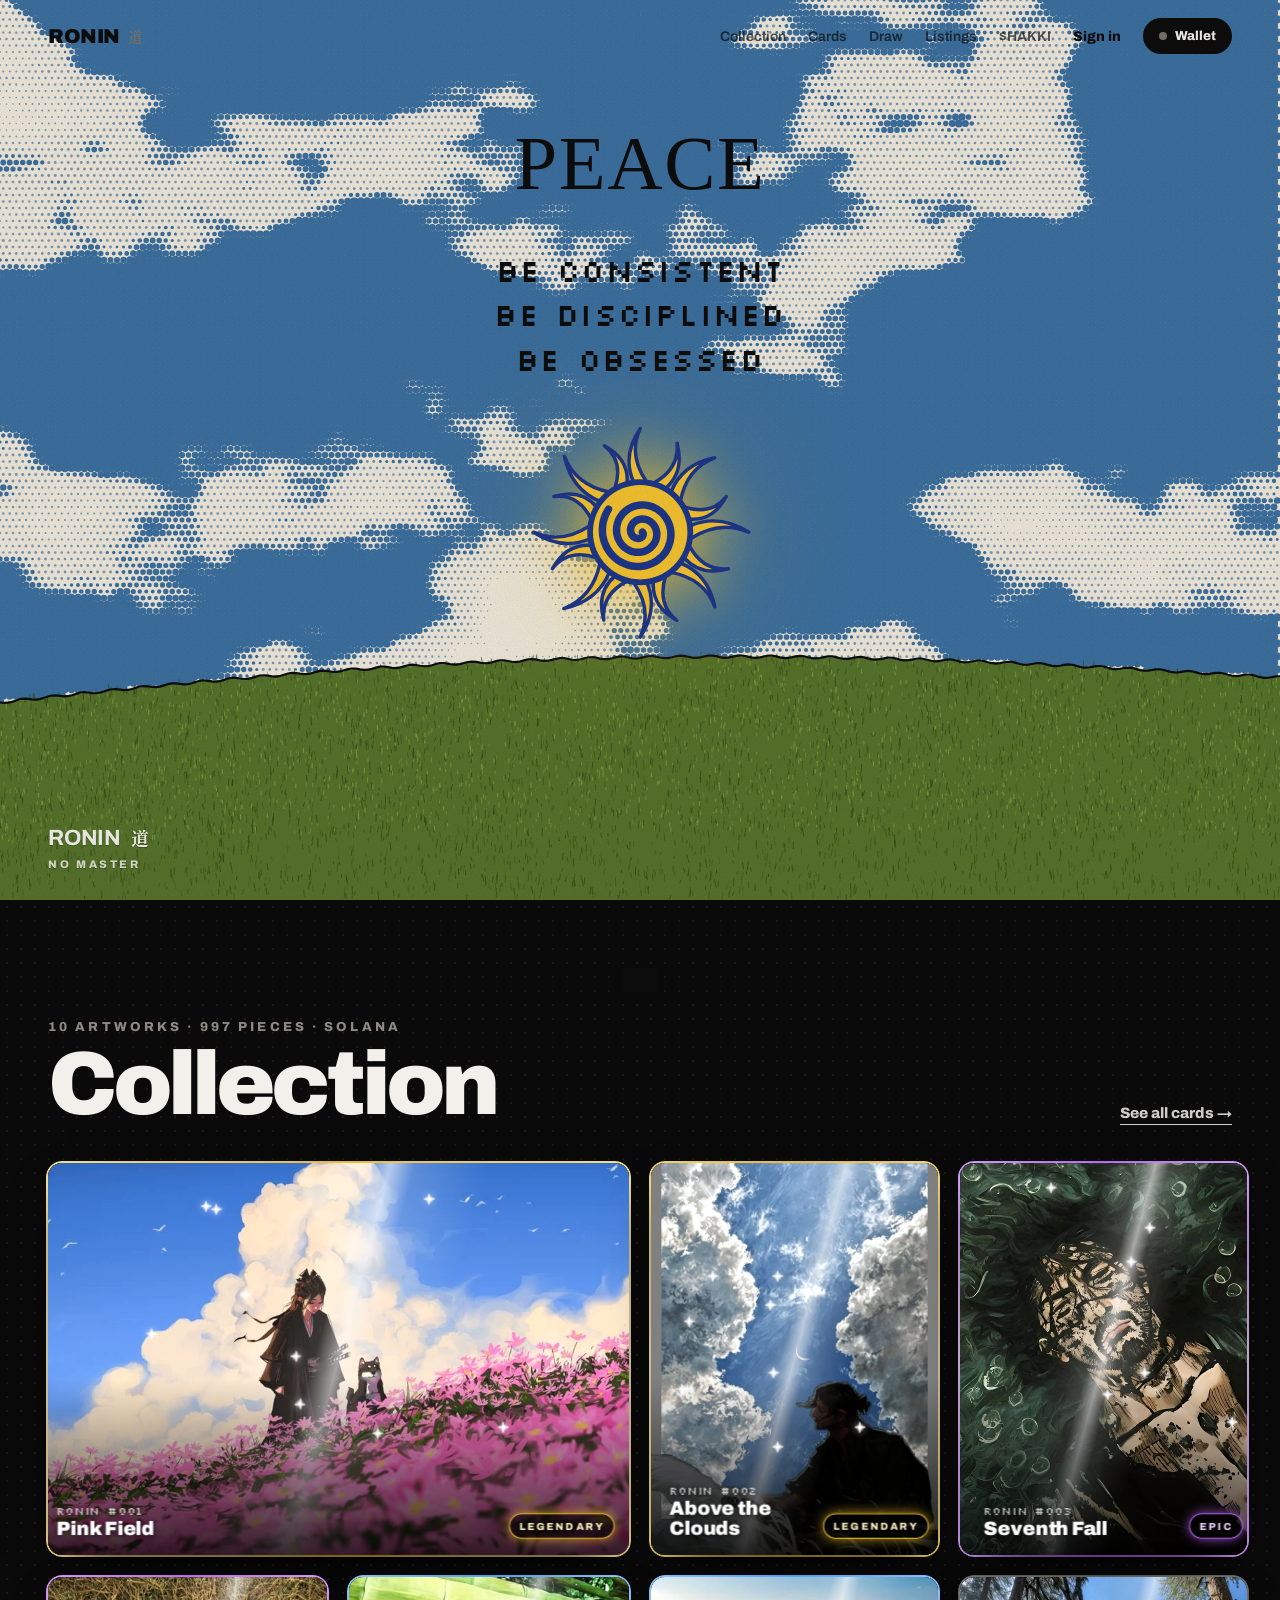
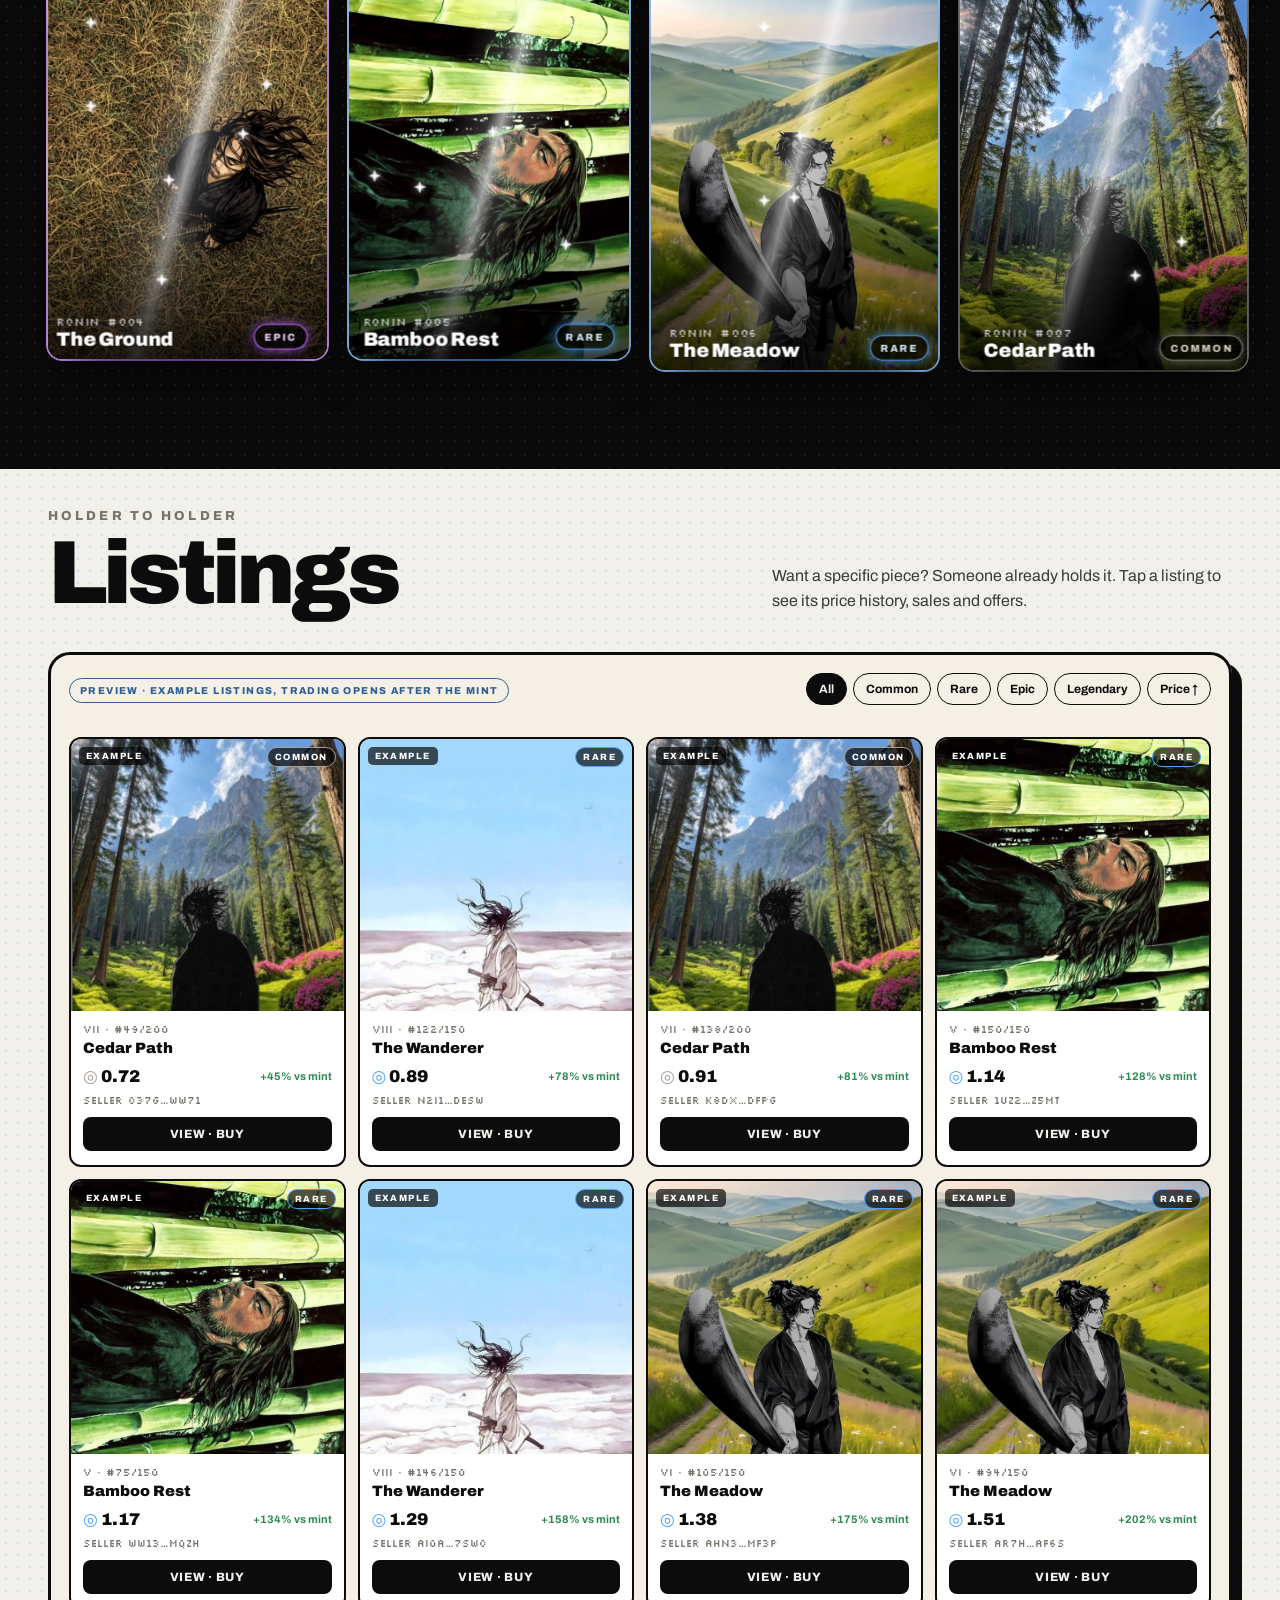
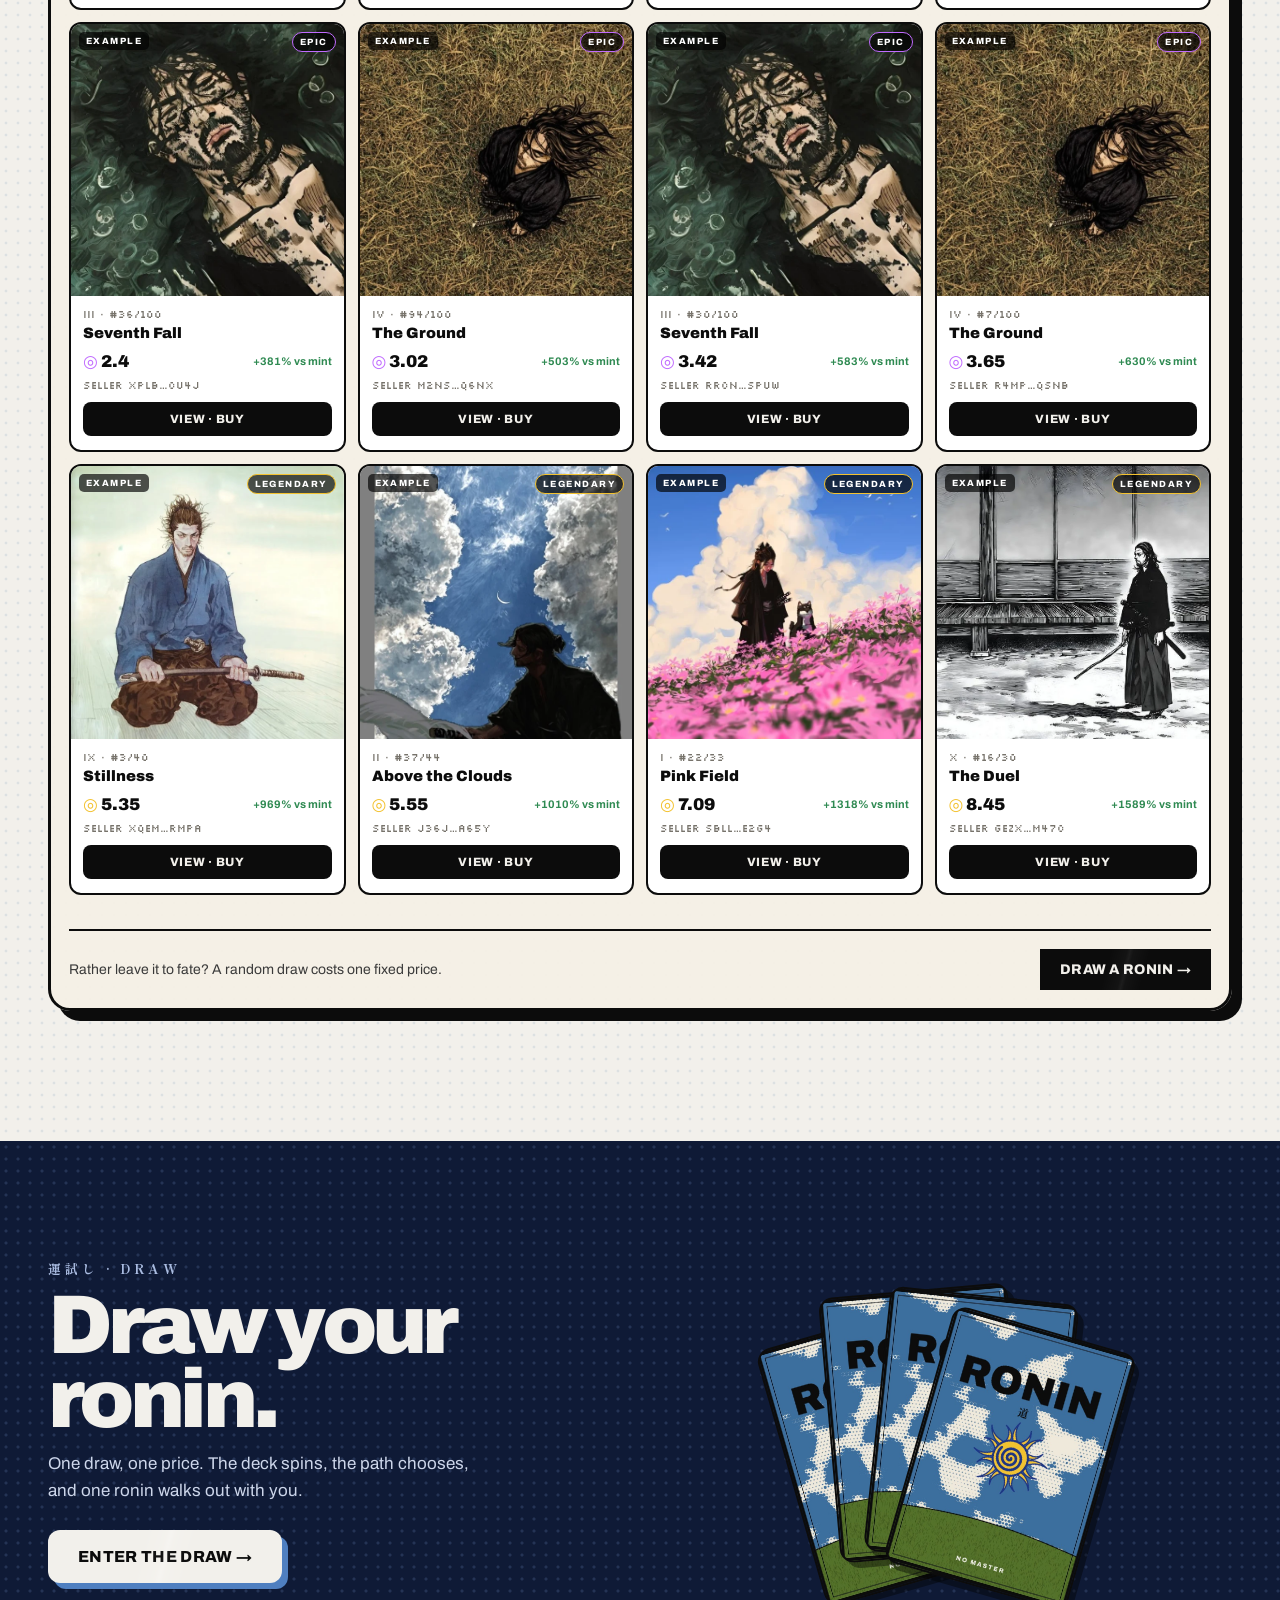
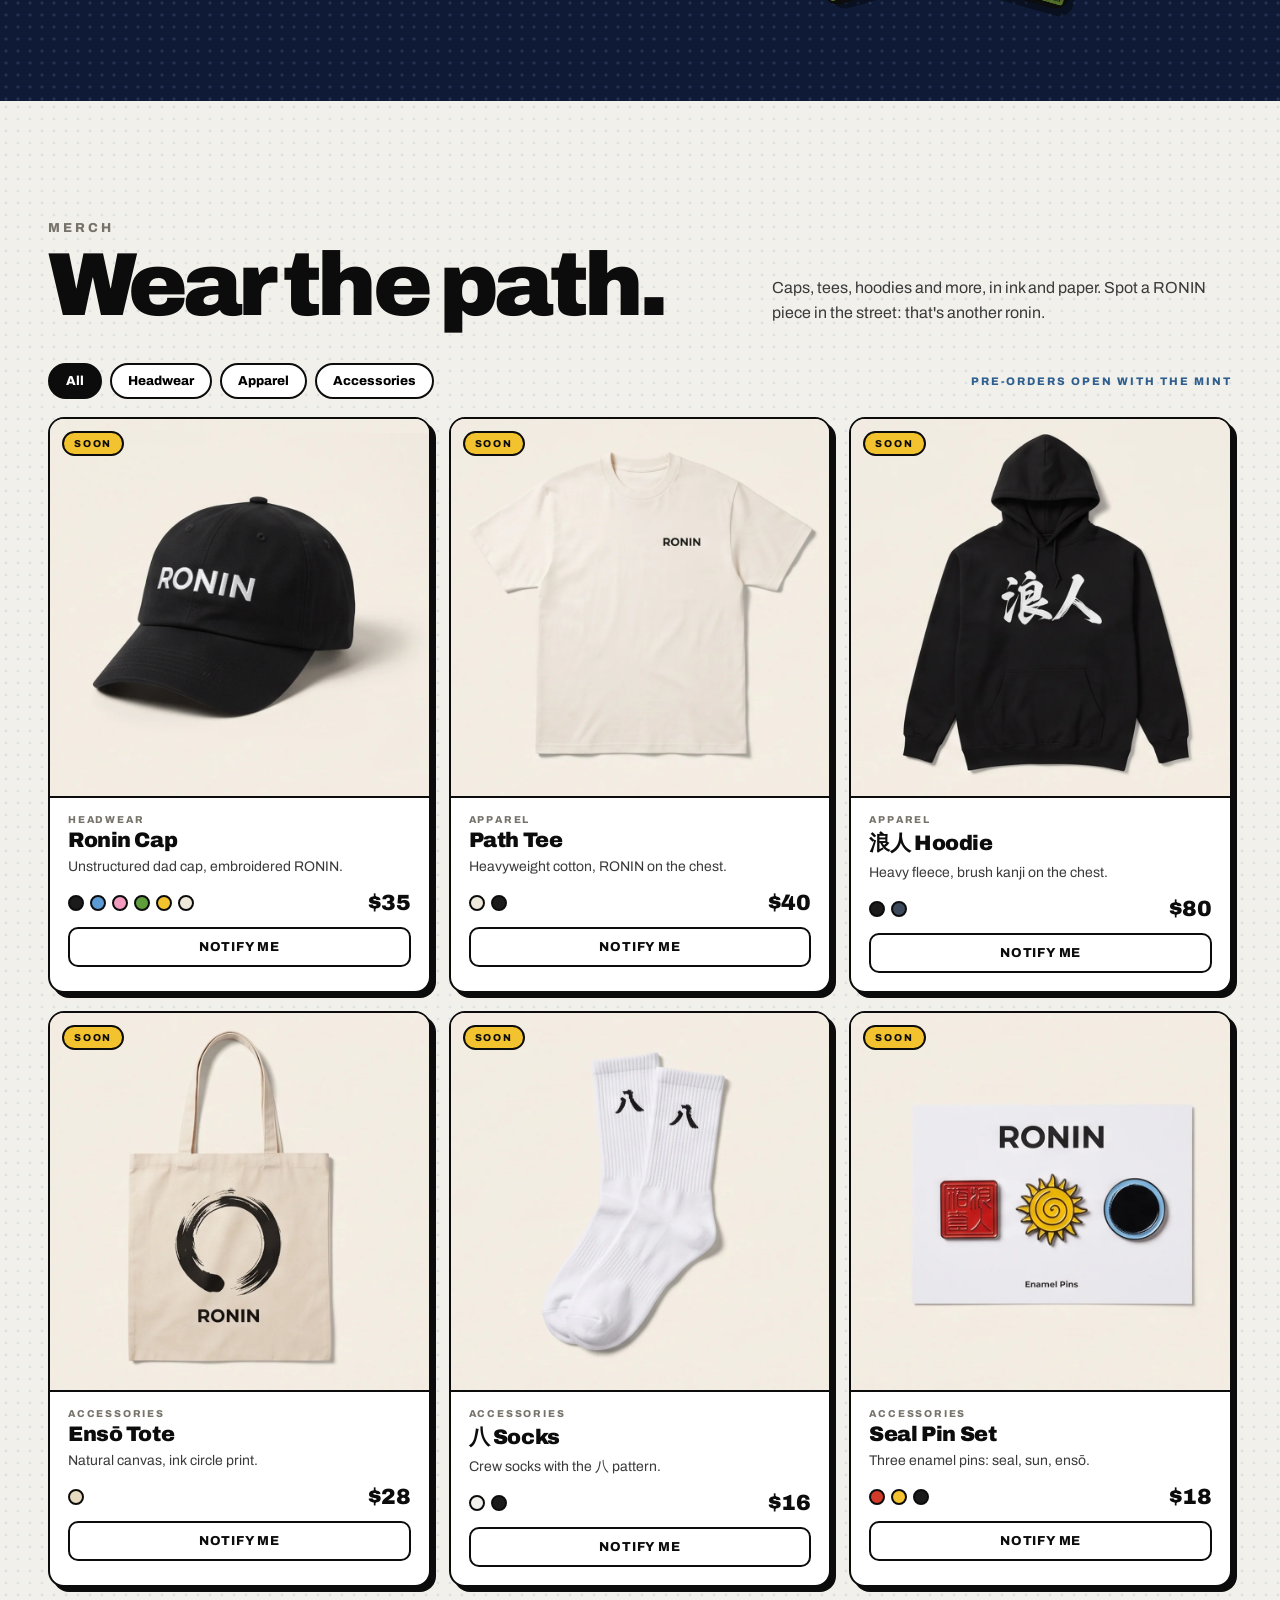
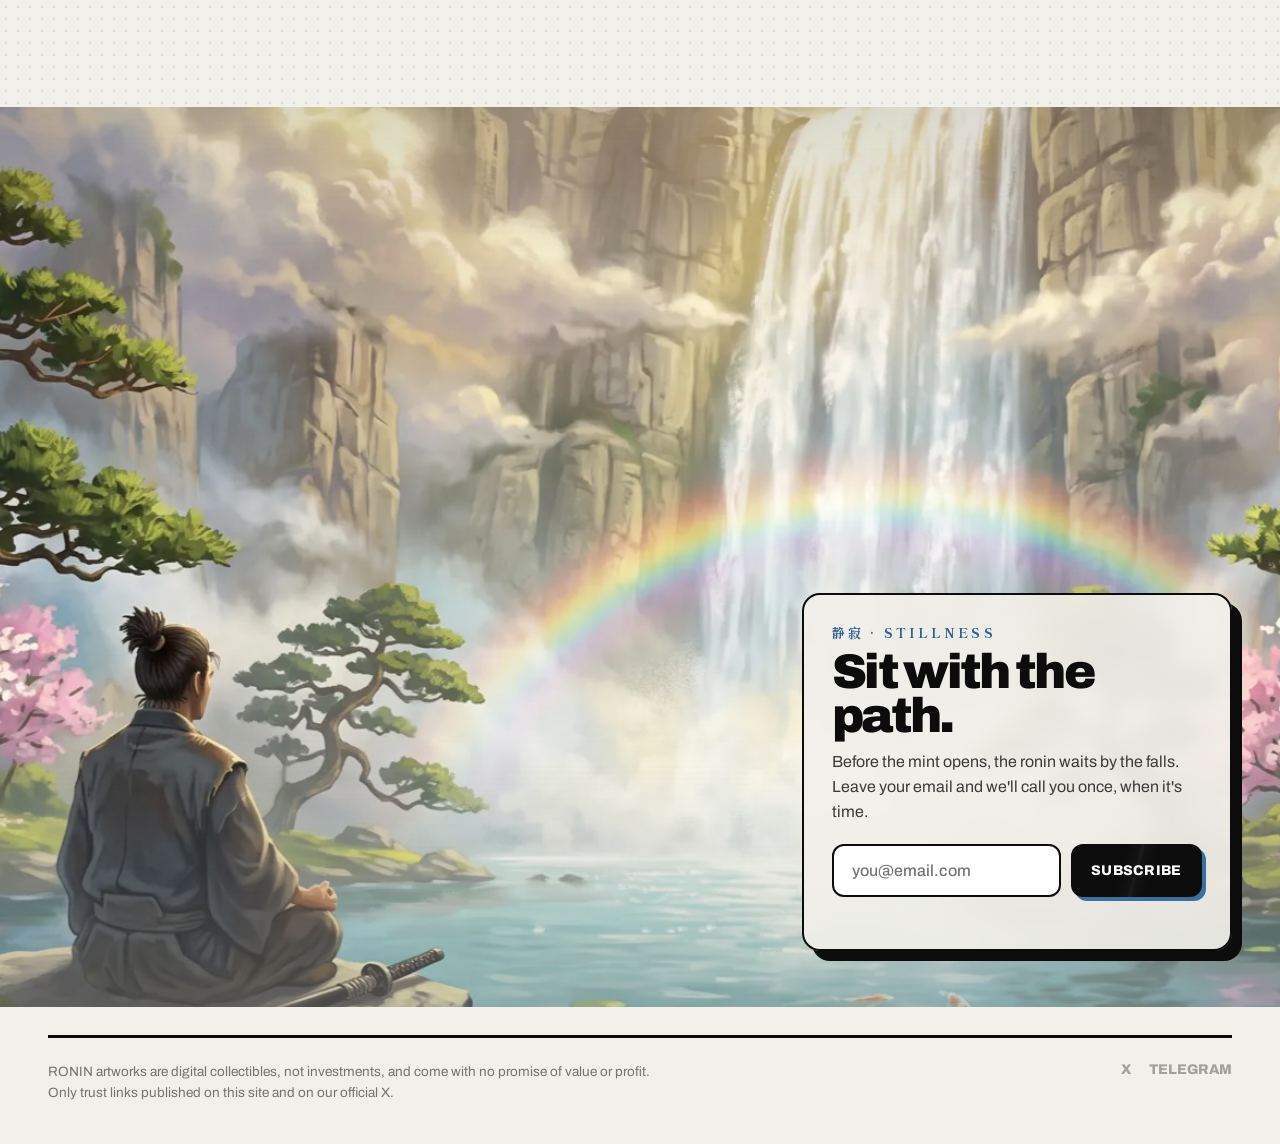
==== index.html @ 87e59854 "RONIN · nuevo dicho: 主なき者は、己が主なり" ====
<!doctype html>
<html lang="en">
<head>
<meta charset="utf-8">
<meta name="viewport" content="width=device-width,initial-scale=1">
<title>RONIN · No Master</title>
<meta name="description" content="RONIN: a collection of ronin artworks on Solana. Draw one at random or buy the one you want from a holder.">
<link rel="icon" href="favicon.svg" type="image/svg+xml">
<meta property="og:type" content="website">
<meta property="og:title" content="RONIN · No Master">
<meta property="og:description" content="A collection of ronin on Solana. Draw one at random, or buy the one you want from a holder.">
<meta property="og:image" content="https://studioamr.github.io/hakki/og.jpg">
<meta property="og:url" content="https://studioamr.github.io/hakki/">
<meta name="twitter:card" content="summary_large_image">
<meta name="theme-color" content="#f2f0eb">
<link rel="preconnect" href="https://fonts.googleapis.com">
<link rel="preconnect" href="https://fonts.gstatic.com" crossorigin>
<link href="https://fonts.googleapis.com/css2?family=Archivo:ital,wght@0,400;0,600;0,800;0,900;1,800&family=Silkscreen&family=Shippori+Mincho:wght@600;800&family=Old+Standard+TT&display=swap" rel="stylesheet">
<link rel="stylesheet" href="styles.css?v=1790994060">
</head>
<body class="intro-on">

<div class="intro" id="intro" aria-hidden="true">
  <canvas class="in-sky" id="inSky"></canvas>
  <svg class="in-sun" id="inSun" viewBox="-100 -100 200 200"></svg>
  <div class="in-say"><div class="in-jp jp" id="inJp"></div><div class="in-en" id="inEn"></div></div>
  <button class="in-sound" id="inSound" aria-pressed="false"><i></i><span>Play with sound</span></button>
  <div class="in-sub" id="inSub" aria-live="polite"></div>
  <button class="in-skip" id="inSkip">Skip ›</button>
</div>
<nav id="nav"><div class="wrap">
  <a class="logo" href="index.html">RONIN <span class="jp">道</span></a>
  <div class="links"><a href="index.html#collection">Collection</a><a href="cards.html">Cards</a><a href="draw.html">Draw</a><a href="index.html#listings">Listings</a><a href="coin.html">$HAKKI</a></div>
</div></nav>

<header class="sky" id="top">
  <canvas id="skyCv"></canvas>
  <div class="in">
    <div class="peace">PEACE</div>
    <div class="mantra px"><span>BE CONSISTENT</span><span>BE DISCIPLINED</span><span>BE OBSESSED</span></div>
    <svg class="sun" id="sun" viewBox="-100 -100 200 200" aria-hidden="true"></svg>
  </div>
  <div class="sky-foot"><div class="wrap">
    <div class="tag"><b>RONIN</b> <span class="jp">道</span><small>no master</small></div>
  </div></div>
</header>

<section class="coll" id="collection"><div class="wrap">
  <div class="head">
    <div><div class="eyebrow" id="collCount">Solana</div><h2>Collection</h2></div>
    <a class="all-link" href="cards.html">See all cards →</a>
  </div>
  <div class="cards" id="cards" data-limit="7"></div>
</div></section>

<section class="market" id="listings"><div class="wrap">
  <div class="head">
    <div><div class="eyebrow">Holder to holder</div><h2>Listings</h2></div>
    <p class="lead">Want a specific piece? Someone already holds it. Tap a listing to see its price history, sales and offers.</p>
  </div>
  <div class="board">
    <div class="board-top">
      <div><span class="chip-ex">Preview · example listings, trading opens after the mint</span></div>
      <div class="filters" id="filters"></div>
    </div>
    <div class="listings" id="lstGrid"></div>
    <div class="board-foot"><span>Rather leave it to fate? A random draw costs one fixed price.</span><a class="btn" href="draw.html">Draw a ronin →</a></div>
  </div>
</div></section>

<section class="tz" id="luck"><div class="wrap tz-in">
  <div class="tz-copy">
    <div class="eyebrow jp">運試し · draw</div>
    <h2>Draw your ronin.</h2>
    <p>One draw, one price. The deck spins, the path chooses, and one ronin walks out with you.</p>
    <a class="btn tz-go" href="draw.html">Enter the draw →</a>
  </div>
  <a class="tz-deck" href="draw.html" aria-label="Go to the draw"><i></i><i></i><i></i><i></i></a>
</div></section>

<section class="shop" id="merch"><div class="wrap">
  <div class="head"><div><div class="eyebrow">Merch</div><h2>Wear the path.</h2></div>
    <p class="lead">Caps, tees, hoodies and more, in ink and paper. Spot a RONIN piece in the street: that's another ronin.</p></div>
  <div class="shop-bar"><div class="shop-f" id="shopF"></div><span class="shop-note">Pre-orders open with the mint</span></div>
  <div class="shop-grid" id="shopGrid"></div>
</div></section>

<section class="falls" id="subscribe">
  <div class="fl-bg" id="flBg"><img src="img/escenas/falls.webp" alt="A ronin meditating by a pond, facing a legendary waterfall"></div>
  <canvas class="fl-fx" id="flFx"></canvas>
  <div class="fl-fog"></div>
  <div class="wrap fl-in">
    <div class="fl-card">
      <div class="eyebrow jp">静寂 · stillness</div>
      <h2>Sit with the path.</h2>
      <p>Before the mint opens, the ronin waits by the falls. Leave your email and we'll call you once, when it's time.</p>
      <form class="sub-form" id="subForm" novalidate>
        <input type="email" name="email" placeholder="you@email.com" autocomplete="email" required aria-label="Email">
        <button class="btn" type="submit">Subscribe</button>
        <p class="sub-msg" id="subMsg" role="status"></p>
      </form>
    </div>
  </div>
</section>

<footer><div class="wrap">
  <div class="row">
    <p class="disc">RONIN artworks are digital collectibles, not investments, and come with no promise of value or profit. Only trust links published on this site and on our official X.</p>
    <div class="soc"><a id="sX" href="#">X</a><a id="sTg" href="#">Telegram</a></div>
  </div>
</div></footer>

<script src="config.js?v=1790994060"></script>
<script src="app.js?v=1790994060"></script>
</body>
</html>
---- styles.css ----
:root{
  --paper:#f2f0eb; --paper-2:#e8e5dd; --ink:#0c0c0c; --ink-2:#3a3a3a; --mute:#77736b;
  --sky:#3f74a3; --sun:#f3c22f; --navy:#1d3687; --grass:#5d7a2e;
  --grain:url("data:image/svg+xml,%3Csvg xmlns='http://www.w3.org/2000/svg' width='220' height='220'%3E%3Cfilter id='n'%3E%3CfeTurbulence type='fractalNoise' baseFrequency='.85' numOctaves='3' stitchTiles='stitch'/%3E%3CfeColorMatrix values='0 0 0 0 0 0 0 0 0 0 0 0 0 0 0 0 0 0 .55 0'/%3E%3C/filter%3E%3Crect width='100%25' height='100%25' filter='url(%23n)'/%3E%3C/svg%3E");
}
*{box-sizing:border-box;margin:0;padding:0}
html{scroll-behavior:smooth}
body{background:var(--paper);color:var(--ink);font-family:Archivo,system-ui,sans-serif;-webkit-font-smoothing:antialiased;overflow-x:hidden}
body::after{content:"";position:fixed;inset:0;background:var(--grain);opacity:.16;pointer-events:none;z-index:50;mix-blend-mode:multiply}
a{color:inherit}
.wrap{max-width:1240px;margin:0 auto;padding:0 28px}
.jp{font-family:"Shippori Mincho",serif}
.px{font-family:Silkscreen,monospace;letter-spacing:.04em}

/* nav */
nav{position:fixed;top:0;left:0;right:0;z-index:40;padding:18px 0;transition:background .3s}
nav.solid{background:color-mix(in srgb,var(--paper) 88%,transparent);backdrop-filter:blur(6px);border-bottom:1px solid #0001}
nav .wrap{display:flex;align-items:center;gap:28px}
.logo{font-weight:900;font-size:20px;letter-spacing:-.02em;text-decoration:none;display:flex;align-items:baseline;gap:8px}
.logo .jp{font-size:15px;color:var(--mute);font-weight:600}
nav .links{display:flex;gap:22px;margin-left:auto;font-weight:600;font-size:14px}
nav .links a{text-decoration:none;opacity:.7}
nav .links a:hover{opacity:1}
.btn{display:inline-flex;align-items:center;gap:10px;background:var(--ink);color:var(--paper);border:0;font:800 14px Archivo;letter-spacing:.02em;padding:13px 20px;text-decoration:none;cursor:pointer;text-transform:uppercase;transition:transform .15s}
.btn:hover{transform:translate(-2px,-2px);box-shadow:4px 4px 0 var(--ink-2)}
.btn.ghost{background:transparent;color:var(--ink);box-shadow:inset 0 0 0 2px var(--ink)}

/* hero */
.hero{min-height:92vh;padding-top:110px;padding-bottom:60px;position:relative;display:flex;flex-direction:column}
.hero .kicker{font-weight:800;font-size:clamp(20px,2.6vw,34px);letter-spacing:-.02em}
.hero h1{font-weight:900;font-size:clamp(70px,15.5vw,228px);line-height:.86;letter-spacing:-.065em;margin-top:6px}
.hero .sig{display:flex;justify-content:flex-end;font-weight:900;font-size:clamp(14px,1.4vw,19px);margin-top:4px;letter-spacing:.02em}
.hero-art{position:relative;flex:1;min-height:340px;margin-top:10px}
.hero-art canvas{position:absolute;inset:0;width:100%;height:100%}
.vert{position:absolute;right:0;top:10px;writing-mode:vertical-rl;font-size:clamp(34px,4.4vw,62px);font-weight:800;letter-spacing:.12em;line-height:1}
.vert small{display:block;font-size:12px;letter-spacing:.3em;font-family:Archivo;font-weight:800;color:var(--mute);margin-top:14px}
.hero-foot{display:flex;flex-wrap:wrap;align-items:flex-end;gap:24px;justify-content:space-between;position:relative}
.hero-foot p{max-width:430px;font-size:17px;line-height:1.45;color:var(--ink-2)}
.ca{display:flex;align-items:stretch;border:2px solid var(--ink);background:var(--paper);max-width:100%}
.ca span{padding:12px 14px;font:600 13px/1.2 ui-monospace,Menlo,monospace;overflow:hidden;text-overflow:ellipsis;white-space:nowrap;max-width:min(360px,58vw)}
.ca span b{font-family:Archivo;font-weight:900;margin-right:8px}
.ca button{border:0;border-left:2px solid var(--ink);background:var(--ink);color:var(--paper);font:800 12px Archivo;padding:0 14px;cursor:pointer;text-transform:uppercase}
.actions{display:flex;gap:10px;flex-wrap:wrap;margin-top:12px}

/* marquee */
.band{background:var(--ink);color:var(--paper);overflow:hidden;white-space:nowrap;padding:14px 0;font-weight:900;font-size:20px;letter-spacing:.02em;text-transform:uppercase}
.band div{display:inline-block;animation:mq 38s linear infinite}
.band i{font-style:normal;margin:0 22px;opacity:.45}
@keyframes mq{to{transform:translateX(-50%)}}

/* story */
section{position:relative}
.head{display:flex;justify-content:space-between;align-items:flex-end;gap:24px;flex-wrap:wrap;margin-bottom:38px}
.eyebrow{font-weight:800;font-size:13px;letter-spacing:.24em;text-transform:uppercase;color:var(--mute)}
h2{font-weight:900;font-size:clamp(44px,7vw,104px);line-height:.9;letter-spacing:-.055em;margin-top:10px}
.story{padding:140px 0 120px}
.panels{display:grid;grid-template-columns:repeat(12,1fr);gap:14px}
.panel{border:3px solid var(--ink);background:#fbfaf7;position:relative;overflow:hidden;display:flex;flex-direction:column}
.panel canvas{width:100%;height:100%;display:block;position:absolute;inset:0}
.panel .art{position:relative;flex:1;min-height:260px}
.panel .cap{position:relative;padding:20px 22px 24px;border-top:3px solid var(--ink);background:var(--paper)}
.panel .num{position:absolute;top:14px;left:16px;z-index:2;display:flex;align-items:baseline;gap:10px}
.panel .num .jp{font-size:44px;font-weight:800;line-height:1}
.panel .num b{font-weight:900;font-size:12px;letter-spacing:.2em}
.panel h3{font:italic 800 clamp(19px,1.7vw,24px)/1.08 Archivo;text-transform:uppercase;letter-spacing:-.01em}
.panel p{margin-top:10px;font-size:15.5px;line-height:1.5;color:var(--ink-2)}
.p1{grid-column:span 7}.p2{grid-column:span 5}.p3{grid-column:span 5}.p4{grid-column:span 7}
.p1 .art,.p4 .art{min-height:330px}

/* sky */
.sky{position:relative;min-height:100vh;min-height:100svh;overflow:hidden;color:var(--ink)}
.sky canvas{position:absolute;inset:0;width:100%;height:100%}
.sky .in{position:relative;z-index:2;display:flex;flex-direction:column;align-items:center;text-align:center;padding:max(110px,14vh) 24px 0}
.sky .peace{font-family:"Old Standard TT",serif;font-size:clamp(46px,6vw,88px);letter-spacing:.02em;line-height:1}
.sky .mantra{margin-top:5vh;font-size:clamp(18px,2.4vw,34px);line-height:1.45}
.sky .mantra span{display:block}
.sun{width:clamp(140px,18vw,250px);margin-top:4vh;animation:spin 60s linear infinite;filter:drop-shadow(0 0 0 #0000)}
@keyframes spin{to{transform:rotate(360deg)}}
.sky-foot{position:absolute;z-index:4;left:0;right:0;bottom:30px}
.sky-foot .wrap{display:flex;justify-content:space-between;align-items:flex-end;gap:20px;flex-wrap:wrap}
.sky-foot .tag{color:var(--paper);font-weight:900;font-size:22px;letter-spacing:-.01em;line-height:1.1;text-shadow:0 1px 0 #0004}
.sky-foot .tag .jp{font-size:18px;margin-left:6px}
.sky-foot .tag small{display:block;font:800 11px Archivo;letter-spacing:.24em;text-transform:uppercase;opacity:.85;margin-top:8px}
.btn.ghost.light{background:var(--paper)}

/* code */
.code{padding:140px 0 120px}
.rules{display:grid;grid-template-columns:repeat(4,1fr);border-top:3px solid var(--ink);border-left:3px solid var(--ink)}
.rule{border-right:3px solid var(--ink);border-bottom:3px solid var(--ink);padding:24px 22px 28px;min-height:230px;display:flex;flex-direction:column;background:#fbfaf7;transition:background .2s,color .2s}
.rule:hover{background:var(--ink);color:var(--paper)}
.rule:hover p{color:#cfcac0}
.rule .jp{font-size:58px;font-weight:800;line-height:1}
.rule h4{margin-top:auto;font-weight:900;font-size:21px;letter-spacing:-.02em;line-height:1.05;text-transform:uppercase}
.rule p{margin-top:8px;font-size:14.5px;line-height:1.45;color:var(--ink-2)}
.rule:last-child{background:var(--ink);color:var(--paper)}
.rule:last-child p{color:#cfcac0}

/* numbers */
.nums{padding:20px 0 140px}
.stats{display:grid;grid-template-columns:1.4fr 1fr 1fr 1fr;gap:0;border:3px solid var(--ink)}
.stat{padding:30px 26px;border-right:3px solid var(--ink)}
.stat:last-child{border-right:0}
.stat .k{font-weight:800;font-size:12px;letter-spacing:.22em;text-transform:uppercase;color:var(--mute)}
.stat .v{font-weight:900;font-size:clamp(30px,3.6vw,54px);letter-spacing:-.05em;margin-top:12px;line-height:1}
.stat .s{margin-top:10px;font-size:14px;color:var(--ink-2)}
.stat:first-child{background:var(--ink);color:var(--paper)}
.stat:first-child .k,.stat:first-child .s{color:#bdb8ad}

/* buy */
.buy{padding:0 0 140px}
.steps{display:grid;grid-template-columns:repeat(4,1fr);gap:14px}
.step{border-top:3px solid var(--ink);padding-top:18px}
.step .px{font-size:13px;color:var(--mute)}
.step h4{font-weight:900;font-size:26px;letter-spacing:-.03em;margin-top:10px;line-height:1}
.step p{margin-top:10px;font-size:15px;line-height:1.5;color:var(--ink-2)}

/* rise */
.rise{background:var(--ink);color:var(--paper);padding:130px 0;overflow:hidden}
.rise .grid{display:grid;grid-template-columns:1fr 1fr;gap:48px;align-items:center}
.rise h2{color:var(--paper)}
.rise .lead{margin-top:22px;font-size:18px;line-height:1.5;color:#c9c4ba;max-width:470px}
.getup{margin-top:34px;background:var(--paper);color:var(--ink);border:0;font:900 clamp(22px,2.4vw,30px) Archivo;letter-spacing:-.02em;text-transform:uppercase;padding:22px 34px;cursor:pointer;transition:transform .12s}
.getup:active{transform:translateY(4px) scale(.98)}
.counter{display:flex;align-items:baseline;gap:14px;margin-top:22px;color:#c9c4ba;font-size:15px}
.counter b{color:var(--paper);font-weight:900;font-size:44px;letter-spacing:-.04em}
.tally{position:relative;aspect-ratio:1/1;border:3px solid var(--paper);background:var(--paper)}
.tally canvas{position:absolute;inset:0;width:100%;height:100%}
.tally 
/* footer */
footer{padding:90px 0 50px;background:var(--paper);color:var(--ink)}
footer .big{font-weight:900;font-size:clamp(60px,13vw,200px);letter-spacing:-.065em;line-height:.85}
footer .row{display:flex;justify-content:space-between;gap:30px;flex-wrap:wrap;margin-top:40px;padding-top:24px;border-top:3px solid var(--ink)}
footer .disc{max-width:620px;font-size:13.5px;line-height:1.55;color:var(--mute)}
footer .soc{display:flex;gap:18px;font-weight:800;font-size:14px;text-transform:uppercase}
footer .soc a{text-decoration:none}
footer .soc a.off{opacity:.35;pointer-events:none}

.toast{position:fixed;left:50%;bottom:28px;transform:translate(-50%,120px);background:var(--ink);color:var(--paper);padding:12px 18px;font-weight:800;font-size:13px;z-index:60;transition:transform .3s}
.toast.on{transform:translate(-50%,0)}

/* collection */
.coll{background:#0a0a0b;color:var(--paper);padding:120px 0 110px;overflow:hidden;position:relative}
.coll::before{content:"";position:absolute;inset:0;background:radial-gradient(#ffffff12 1px,transparent 1.4px) 0 0/14px 14px;pointer-events:none}
.coll h2{color:var(--paper)}
.coll .eyebrow{color:#8f8a80}
.coll .lead{max-width:420px;color:#b9b3a8;font-size:16px;line-height:1.5}
.cards{display:grid;grid-template-columns:repeat(4,1fr);gap:22px;perspective:1100px;position:relative}
.card{position:relative;aspect-ratio:3/4.1;cursor:pointer;transform-style:preserve-3d;transition:transform .5s cubic-bezier(.2,.8,.2,1);--mx:50%;--my:50%;--rx:0deg;--ry:0deg;--o:0;transform:rotateX(var(--rx)) rotateY(var(--ry))}
.card.wide{grid-column:span 2;aspect-ratio:auto}
.card .frame{position:absolute;inset:0;border-radius:14px;overflow:hidden;background:#111;box-shadow:0 20px 50px -20px #000,0 0 0 1px #ffffff1a}
.card img{width:100%;height:100%;object-fit:cover;display:block;transform:scale(1.04);transition:transform .6s,filter .6s;filter:saturate(1.05) contrast(1.04)}
.card:hover img{transform:scale(1.09);filter:saturate(1.2) contrast(1.08) brightness(1.06)}
/* holographic foil follows the pointer */
.card .holo{position:absolute;inset:0;mix-blend-mode:color-dodge;opacity:calc(var(--o)*.55);transition:opacity .3s;
  background:repeating-linear-gradient(115deg,#ff5f6d 0%,#ffc371 7%,#f3f7a1 14%,#7af0c8 21%,#65a8ff 28%,#c58cff 35%,#ff5f6d 42%) ;
  background-size:300% 300%;background-position:var(--mx) var(--my)}
.card .glare{position:absolute;inset:0;mix-blend-mode:overlay;opacity:var(--o);transition:opacity .3s;background:radial-gradient(circle at var(--mx) var(--my),#fffffff0 0%,#ffffff55 18%,transparent 55%)}
/* light sweep that crosses every card on a loop */
.card .sweep{position:absolute;inset:-40%;background:linear-gradient(105deg,transparent 42%,#ffffff2e 48%,#ffffffa0 50%,#ffffff2e 52%,transparent 58%);animation:sweep 5.5s ease-in-out infinite;animation-delay:var(--d,0s);mix-blend-mode:screen;pointer-events:none}
@keyframes sweep{0%,62%{transform:translateX(-60%)}100%{transform:translateX(60%)}}
.card .shade{position:absolute;inset:0;background:linear-gradient(transparent 55%,#000c)}
/* rarity border glow */
.card .ring{position:absolute;inset:-2px;border-radius:16px;padding:2px;background:conic-gradient(from var(--a,0deg),var(--c1),var(--c2),var(--c1),var(--c2),var(--c1));
  -webkit-mask:linear-gradient(#000 0 0) content-box,linear-gradient(#000 0 0);-webkit-mask-composite:xor;mask-composite:exclude;animation:spinb 4s linear infinite;filter:drop-shadow(0 0 10px var(--c1))}
@property --a{syntax:"<angle>";initial-value:0deg;inherits:false}
@keyframes spinb{to{--a:360deg}}
.card[data-r=Legendary]{--c1:#f3c22f;--c2:#fff4c2}
.card[data-r=Epic]{--c1:#c06bff;--c2:#f0d6ff}
.card[data-r=Rare]{--c1:#4fa3ff;--c2:#d8ecff}
.card[data-r=Common]{--c1:#8a857c;--c2:#d9d4ca}
.card[data-r=Common] .ring{filter:none;opacity:.6}
.card .info{color:#fff;text-shadow:0 1px 6px #0009;position:absolute;left:18px;right:14px;bottom:16px;transform:translateZ(18px);display:flex;justify-content:space-between;align-items:flex-end;gap:10px}
.card .info b{display:block;font-weight:900;font-size:19px;letter-spacing:-.02em;line-height:1.05}
.card .info small{font:400 11px Silkscreen,monospace;letter-spacing:.06em;opacity:.75}
.card .rar{font:800 10px Archivo;letter-spacing:.2em;text-transform:uppercase;padding:6px 9px;border-radius:999px;background:#0008;border:1px solid var(--c1);color:var(--c2);white-space:nowrap;box-shadow:0 0 14px -2px var(--c1)}
.card .spark{position:absolute;width:10px;height:10px;transform:translateZ(30px);pointer-events:none;animation:tw 2.6s ease-in-out infinite;animation-delay:var(--d)}
.card .spark::before,.card .spark::after{content:"";position:absolute;inset:0;background:radial-gradient(#fff 0 18%,transparent 60%)}
.card .spark::after{background:linear-gradient(#fff,#fff) center/100% 1.5px no-repeat,linear-gradient(#fff,#fff) center/1.5px 100% no-repeat;filter:drop-shadow(0 0 4px #fff)}
@keyframes tw{0%,100%{opacity:0;transform:translateZ(30px) scale(.2) rotate(0)}50%{opacity:1;transform:translateZ(30px) scale(1.2) rotate(45deg)}}

/* hero cta */
.mint-pill{display:inline-flex;align-items:center;gap:9px;background:#0c0c0ccc;color:var(--paper);font:700 13px Archivo;padding:9px 14px;border-radius:999px;margin-bottom:12px;backdrop-filter:blur(4px)}
.mint-pill i{width:8px;height:8px;border-radius:50%;background:#f3c22f;box-shadow:0 0 10px #f3c22f;animation:pulse 1.6s ease-in-out infinite}
.mint-pill b{font-weight:900}
@keyframes pulse{50%{opacity:.3}}
.cards .card[data-r]:nth-child(7) img{object-position:38% 50%}
@keyframes breathe{50%{text-shadow:0 0 14px #f3c22f88,0 0 40px #f3c22f44;opacity:.85}}
/* forge / dojo / launch (dark, same world as the cards) */
.forge,.dojo,.launch{background:#0a0a0b;color:var(--paper);padding:110px 0;position:relative;overflow:hidden}
.forge h2,.dojo h2,.launch h2{color:var(--paper)}
.forge .lead{max-width:440px;color:#b9b3a8;font-size:16px;line-height:1.55}
.forge .lead b{color:#f3c22f}
.forge .eyebrow,.dojo .eyebrow,.launch .eyebrow{color:#8f8a80}
.path{display:flex;align-items:center;gap:10px;margin:10px 0 50px;flex-wrap:wrap}
.pt{position:relative;width:86px;aspect-ratio:3/4;border-radius:10px;overflow:hidden;box-shadow:0 0 0 1px #ffffff26;animation:toward 3.5s ease-in-out infinite;animation-delay:calc(var(--i)*.18s)}
.pt img{width:100%;height:100%;object-fit:cover;filter:saturate(.8)}
.pt span{position:absolute;left:7px;bottom:5px;font:900 13px Archivo;text-shadow:0 1px 3px #000}
@keyframes toward{0%,100%{transform:translateX(0)}50%{transform:translateX(6px);filter:brightness(1.25)}}
.flame{font-size:34px;margin:0 8px;filter:drop-shadow(0 0 14px #ff7a2a);animation:breathe 1.4s ease-in-out infinite}
.pt.eight{width:120px;display:grid;place-items:center;background:radial-gradient(circle,#2a2208,#0a0a0b 70%);box-shadow:0 0 0 2px #f3c22f,0 0 40px -4px #f3c22f;animation:none}
.pt.eight span{position:static;font-size:64px;color:#f3c22f;text-shadow:0 0 22px #f3c22f}
.steps4,.perks,.phases{display:grid;grid-template-columns:repeat(4,1fr);gap:14px}
.s4,.perk,.ph{background:#141416;border:1px solid #ffffff1a;border-radius:14px;padding:24px 22px 26px}
.s4 .px{color:#8f8a80;font-size:13px}
.s4 h4,.perk h4,.ph h4{font-weight:900;font-size:22px;letter-spacing:-.02em;margin-top:12px}
.s4 p,.perk p,.ph p{color:#a9a398;font-size:14.5px;line-height:1.5;margin-top:10px}
.s4.gold,.perk.gold{border-color:#f3c22f88;box-shadow:0 0 50px -18px #f3c22f;background:linear-gradient(160deg,#211b08,#141416 60%)}
.perk .jp{font-size:44px;font-weight:800;line-height:1;color:#e9e3d6}
.perk.gold .jp,.s4.gold h4{color:#f3c22f}
.dojo{padding-top:0}.launch{padding-top:0}
.ph{position:relative}
.ph .jp{font-size:40px;line-height:1;display:block;margin-top:8px}
.ph .st{position:absolute;top:18px;right:18px;font:800 10px Archivo;letter-spacing:.2em;text-transform:uppercase;padding:5px 9px;border-radius:999px;border:1px solid #ffffff33;color:#a9a398}
.ph.now{border-color:#f3c22f88;box-shadow:0 0 50px -18px #f3c22f}
.ph.now .st{border-color:#f3c22f;color:#f3c22f;box-shadow:0 0 12px -2px #f3c22f}
.allow{margin-top:26px;display:flex;justify-content:space-between;align-items:center;gap:20px;flex-wrap:wrap;padding:26px 28px;border-radius:14px;background:linear-gradient(100deg,#f3c22f,#ffe7a0);color:var(--ink)}
.allow b{display:block;font-weight:900;font-size:clamp(24px,3vw,36px);letter-spacing:-.03em}
.allow span{font-size:15px}
.allow .btn{background:var(--ink);color:var(--paper)}
.part{background:var(--ink);color:var(--paper);padding:28px 0;border-top:1px solid #ffffff1a}
.part .wrap{display:flex;align-items:center;gap:18px}
.part .px{font-size:12px;color:#8f8a80}
.part b{font-weight:900;font-size:clamp(20px,2.4vw,30px);letter-spacing:-.02em}
.part .jp{margin-left:auto;font-size:34px;color:#f3c22f}

/* quiet waitlist link */
.wl-link{margin-left:auto;font-weight:700;font-size:14px;text-decoration:none;border-bottom:1px solid currentColor;padding-bottom:2px;opacity:.75;transition:opacity .2s}
.wl-link:hover{opacity:1}
nav .links+.wl-link{margin-left:22px}
.wl-link.light{display:inline-block;margin-top:12px;color:var(--paper)}
/* card price */
.card .price{font:900 15px Archivo;letter-spacing:-.01em;padding:7px 11px;border-radius:999px;background:#0c0c0cd9;border:1px solid var(--c1);color:#fff;white-space:nowrap;box-shadow:0 0 16px -4px var(--c1)}
.card .price em{font-style:normal;color:var(--c1);margin-right:4px}
.card .rar{position:absolute;top:12px;right:12px;transform:translateZ(18px)}

/* ===== the shrine: chapter detail ===== */
.shrine{position:fixed;inset:0;z-index:80;display:none;color:var(--ink);overflow-y:auto;overscroll-behavior:contain;background:var(--paper)}
.shrine.on{display:block;animation:shIn .5s ease both}
@keyframes shIn{from{opacity:0}to{opacity:1}}
.shrine::after{content:"";position:fixed;inset:0;background:var(--grain);opacity:.14;pointer-events:none;mix-blend-mode:multiply;z-index:4}
.sh-sky{position:fixed;inset:0;width:100%;height:100%;pointer-events:none;z-index:3}
.sh-bigk{position:fixed;right:-2vw;top:50%;transform:translateY(-50%);font-size:70vh;line-height:1;font-weight:800;color:transparent;-webkit-text-stroke:1px color-mix(in srgb,var(--c1,#f3c22f) 30%,transparent);opacity:0;pointer-events:none;z-index:0}
.shrine.on .sh-bigk{animation:bigk 1.6s .1s cubic-bezier(.2,.8,.2,1) both,drift 18s 1.7s ease-in-out infinite alternate}
@keyframes bigk{from{opacity:0;transform:translateY(-44%) scale(1.15);filter:blur(12px)}to{opacity:.9;transform:translateY(-50%) scale(1);filter:none}}
@keyframes drift{to{transform:translateY(-53%) translateX(-2vw)}}
.sh-in{position:relative;z-index:2;min-height:100%;display:grid;grid-template-columns:minmax(0,1fr) minmax(0,.9fr);gap:clamp(30px,5vw,80px);align-items:center;max-width:1240px;margin:0 auto;padding:90px clamp(20px,5vw,60px) 60px}
.sh-x{position:fixed;top:20px;right:24px;z-index:6;width:46px;height:46px;border-radius:50%;border:2px solid var(--ink);background:var(--paper);color:var(--ink);font-size:16px;font-weight:900;cursor:pointer;box-shadow:3px 3px 0 var(--ink);transition:transform .3s}
.sh-x:hover{transform:rotate(90deg)}
.sh-nav{position:fixed;top:50%;z-index:6;width:50px;height:50px;margin-top:-25px;border-radius:50%;border:2px solid var(--ink);background:var(--paper);color:var(--ink);font:400 30px/1 Archivo;cursor:pointer;box-shadow:3px 3px 0 var(--ink);transition:transform .2s}
.sh-nav:hover{transform:translate(-2px,-2px);box-shadow:5px 5px 0 var(--ink)}
.sh-nav.prev{left:18px}.sh-nav.next{right:18px}
/* art: enso draws, image wipes in like ink, frame traces, seal stamps */
.sh-art{position:relative;justify-self:center;width:min(100%,460px)}
.sh-pic{position:relative;aspect-ratio:3/4;border-radius:8px;overflow:hidden;border:3px solid var(--ink);box-shadow:10px 10px 0 var(--ink),0 30px 80px -20px #0008}
.sh-pic img{width:100%;height:100%;object-fit:cover;display:block}
.shrine.on .sh-pic{-webkit-mask:linear-gradient(105deg,#000 45%,transparent 55%) 100% 0/300% 100% no-repeat;mask:linear-gradient(105deg,#000 45%,transparent 55%) 100% 0/300% 100% no-repeat;animation:ink 1.3s .35s cubic-bezier(.6,0,.2,1) forwards}
@keyframes ink{to{-webkit-mask-position:0 0;mask-position:0 0}}
.shrine.on .sh-pic img{animation:kb 9s 1.2s ease-out both}
@keyframes kb{from{transform:scale(1.12)}to{transform:scale(1)}}
.sh-shine{position:absolute;inset:-50%;background:linear-gradient(105deg,transparent 44%,#fff6 50%,transparent 56%);mix-blend-mode:overlay;transform:translateX(-60%)}
.shrine.on .sh-shine{animation:sweep 4.5s 1.8s ease-in-out infinite}
.sh-k8{display:none;position:absolute;inset:0;place-items:center;font-size:clamp(150px,20vw,240px);font-weight:800;color:#fff;text-shadow:6px 6px 0 var(--ink);background:radial-gradient(#ffffff40 1.6px,transparent 2.1px) 0 0/12px 12px,linear-gradient(170deg,#4d86b8,#2f5f8e)}
.shrine.mystery .sh-k8{display:grid}
.shrine.mystery .sh-pic img{display:none}
.sh-enso{position:absolute;inset:-18%;width:136%;height:136%;z-index:-1;fill:none;stroke:#fff;stroke-width:8;stroke-linecap:round;opacity:.85;filter:drop-shadow(0 2px 10px #0004);stroke-dasharray:1;stroke-dashoffset:1}
.shrine.on .sh-enso{animation:draw 1.8s .2s cubic-bezier(.6,0,.2,1) forwards,spin 40s 2s linear infinite}
@keyframes draw{to{stroke-dashoffset:0}}
.sh-frame{position:absolute;inset:-14px;border:2px solid #fff;border-radius:10px;pointer-events:none;filter:drop-shadow(0 2px 6px #0005);clip-path:inset(0 100% 100% 0)}
.shrine.on .sh-frame{animation:frame 1.4s 1s cubic-bezier(.6,0,.2,1) forwards}
@keyframes frame{50%{clip-path:inset(0 0 100% 0)}100%{clip-path:inset(0 0 0 0)}}
.sh-corner{position:absolute;width:26px;height:26px;border:3px solid #fff;opacity:0;filter:drop-shadow(0 2px 4px #0006)}
.sh-corner.tl{top:-22px;left:-22px;border-right:0;border-bottom:0}.sh-corner.tr{top:-22px;right:-22px;border-left:0;border-bottom:0}
.sh-corner.bl{bottom:-22px;left:-22px;border-right:0;border-top:0}.sh-corner.br{bottom:-22px;right:-22px;border-left:0;border-top:0}
.shrine.on .sh-corner{animation:pop .5s 2.1s ease both}
@keyframes pop{from{opacity:0;transform:scale(.4)}to{opacity:1;transform:none}}
.sh-seal{position:absolute;right:-26px;bottom:38px;width:84px;height:84px;display:grid;place-items:center;font-size:44px;font-weight:800;color:#d8342a;border:4px solid #d8342a;border-radius:8px;background:#f4ece0f0;box-shadow:0 8px 24px #0008;opacity:0;transform:rotate(-9deg)}
.shrine.on .sh-seal{animation:stamp .45s 2.3s cubic-bezier(.3,1.6,.5,1) both}
@keyframes stamp{0%{opacity:0;transform:rotate(-9deg) scale(2.6)}60%{opacity:1;transform:rotate(-9deg) scale(.92)}100%{opacity:1;transform:rotate(-9deg) scale(1)}}
/* info: everything rises in, one beat after the other */
.rv{opacity:0;transform:translateY(18px);filter:blur(6px)}
.shrine.on .rv{animation:rise .8s cubic-bezier(.2,.8,.2,1) forwards;animation-delay:calc(.9s + var(--i)*.11s)}
@keyframes rise{to{opacity:1;transform:none;filter:none}}
.sh-info{background:#f2f0ebe6;backdrop-filter:blur(14px);-webkit-backdrop-filter:blur(14px);border:2px solid var(--ink);border-radius:18px;padding:34px 34px 30px;box-shadow:10px 10px 0 var(--ink)}
.sh-ch{font-size:20px;font-weight:800;color:var(--ink);letter-spacing:.2em}
.sh-chen{font:400 12px Silkscreen,monospace;letter-spacing:.2em;color:var(--mute);margin-top:6px}
.sh-info h3{font-weight:900;font-size:clamp(40px,4.8vw,72px);letter-spacing:-.05em;line-height:.92;margin-top:14px}
.sh-jt{font-size:clamp(20px,2.2vw,28px);font-weight:600;color:var(--ink-2);margin-top:8px;letter-spacing:.12em}
.sh-rar{margin-top:18px}
.sh-rar span{display:inline-block;font:800 11px Archivo;letter-spacing:.24em;text-transform:uppercase;padding:7px 13px;border-radius:999px;background:var(--c1);color:var(--ink);border:2px solid var(--ink)}
.sh-d{margin-top:18px;font-size:16.5px;line-height:1.6;color:var(--ink-2);max-width:440px}
.sh-stats{display:flex;gap:28px;margin-top:22px;padding:14px 0;border-top:2px solid var(--ink);border-bottom:2px solid var(--ink)}
.sh-stats small{display:block;font:800 10px Archivo;letter-spacing:.22em;text-transform:uppercase;color:var(--mute)}
.sh-stats b{display:block;font-weight:900;font-size:20px;margin-top:6px}
.sh-buy{display:flex;align-items:center;gap:22px;margin-top:26px;flex-wrap:wrap}
.sh-price small{display:block;font:800 10px Archivo;letter-spacing:.22em;text-transform:uppercase;color:var(--mute)}
.sh-price b{font-weight:900;font-size:48px;letter-spacing:-.04em;line-height:1;color:var(--ink)}
.sh-price em{font-style:normal;font-size:24px;color:#2f5f8e;margin-right:8px;vertical-align:8px}
.sh-price span{font-weight:800;font-size:15px;color:var(--mute);margin-left:6px}
.sh-mint{position:relative;overflow:hidden;border:2px solid var(--ink);cursor:pointer;padding:18px 28px;border-radius:12px;font:900 16px Archivo;letter-spacing:.02em;text-transform:uppercase;color:var(--paper);background:var(--ink);box-shadow:5px 5px 0 var(--c1);transition:transform .2s,box-shadow .2s}
.sh-mint:hover{transform:translate(-2px,-2px);box-shadow:8px 8px 0 var(--c1)}
.sh-mint i{position:absolute;inset:0;background:linear-gradient(105deg,transparent 40%,#fff5 50%,transparent 60%);transform:translateX(-100%);animation:mintsweep 2.6s 2.5s ease-in-out infinite}
@keyframes mintsweep{0%,55%{transform:translateX(-100%)}100%{transform:translateX(100%)}}
.shrine .wl-link.light{margin-top:20px;color:var(--ink)}
@media (max-width:900px){
  .mint-in{grid-template-columns:1fr}
  .mint-card{width:min(78%,340px)}
  .cards{grid-template-columns:repeat(2,1fr)!important}
  .card.wide{aspect-ratio:1.5}
  .ways{grid-template-columns:1fr}
  .listings{grid-template-columns:1fr 1fr}
  .sh-bg::after{content:"";position:absolute;inset:0;background:linear-gradient(90deg,transparent 50%,#f2f0eb33 100%)}
  .sh-in{grid-template-columns:1fr;padding-top:80px;gap:46px}
  .sh-art{width:min(78%,360px)}
  .sh-nav{top:auto;bottom:16px;margin:0}
  .sh-seal{width:64px;height:64px;font-size:34px;right:-14px}
}
@media (prefers-reduced-motion:reduce){.shrine.on *{animation-duration:.01s!important;animation-delay:0s!important}}

/* mystery card */
.card.mystery .frame{background:radial-gradient(#ffffff40 1.6px,transparent 2.1px) 0 0/11px 11px,linear-gradient(170deg,#4d86b8,#2f5f8e)}
.card.mystery .kanji{position:absolute;inset:0;display:grid;place-items:center;font-size:clamp(100px,11vw,160px);font-weight:800;color:#fff;text-shadow:4px 4px 0 var(--ink);animation:breathe2 3.2s ease-in-out infinite}
@keyframes breathe2{50%{transform:scale(1.05)}}
.card.mystery .flip{position:absolute;inset:0;opacity:0;transition:opacity .4s}
.card.mystery .flip img{position:absolute;inset:0;width:100%;height:100%;object-fit:cover;filter:blur(5px)}
.card.mystery:hover .flip{opacity:1}
.card .price small{font:700 10px Archivo;opacity:.6;margin-left:3px;letter-spacing:.05em}

/* shrine: the chapter's own scene, blown up behind everything */
.sh-bg{position:fixed;inset:0;z-index:0;overflow:hidden}
.sh-bg img{position:absolute;inset:-6%;width:112%;height:112%;object-fit:cover;filter:saturate(1.1);transform:scale(1.08);transition:opacity .6s}
.shrine.on .sh-bg img{animation:pan 38s ease-in-out infinite alternate}
@keyframes pan{0%{transform:scale(1.08) translate(-2%,-1%)}100%{transform:scale(1.18) translate(2%,1%)}}
.sh-bg::after{content:"";position:absolute;inset:0;background:linear-gradient(90deg,#07070a00 0%,#07070a55 40%,#07070ad9 62%,#07070af2 100%),linear-gradient(0deg,#07070acc,transparent 30%),radial-gradient(ellipse at 30% 50%,transparent 40%,#07070a99)}
.shrine.on .sh-bg{animation:shIn 1.2s ease both}
.sh-bigk{display:none}
.sh-k8 small{position:absolute;bottom:22px;left:0;right:0;text-align:center;font:400 13px Silkscreen,monospace;letter-spacing:.3em;color:#fff;text-shadow:none}
.shrine.mystery .sh-pic.spin img{display:block;filter:brightness(1.1)}
.sh-odds{display:none;margin-top:18px;max-width:440px}
.shrine.mystery .sh-odds{display:grid;gap:7px}
.shrine.mystery .sh-d{max-width:440px}
.sh-odds div{display:grid;grid-template-columns:120px 1fr 52px;align-items:center;gap:10px;font-size:13px;color:var(--ink-2)}
.sh-odds i{height:8px;border-radius:9px;background:var(--rc);border:1.5px solid var(--ink)}
.sh-odds b{text-align:right;font-weight:800}
.sh-note{margin-top:12px;font-size:13px;color:var(--mute);max-width:420px}
.sh-luck{display:block;margin-top:14px;background:none;border:0;color:#2f5f8e;font:800 14px Archivo;cursor:pointer;padding:0;text-align:left}
.sh-luck:hover{text-decoration:underline}
.shrine.mystery .sh-luck{display:none}
.sh-pic.spin img{animation:none!important}
.shrine.mystery .sh-pic.spin .sh-k8{display:none}

/* marketplace */
.market{background:var(--paper);color:var(--ink);padding:40px 0 130px;position:relative}
.market::before{content:"";position:absolute;inset:0;background:radial-gradient(#3c6f9e1f 1.2px,transparent 1.7px) 0 0/12px 12px;pointer-events:none}
.market .wrap{position:relative}
.market h2{color:var(--ink)}
.market .eyebrow{color:var(--mute)}
.market .lead{max-width:460px;color:var(--ink-2);font-size:16px;line-height:1.55}
.ways{display:grid;grid-template-columns:1fr 1fr;gap:18px;align-items:start}
.way{position:relative;overflow:hidden;border-radius:16px;padding:32px 30px 28px;background:#fbfaf7;border:2px solid var(--ink);box-shadow:6px 6px 0 var(--ink)}
.way.luck{background:radial-gradient(#ffffff2e 1.6px,transparent 2.1px) 0 0/11px 11px,linear-gradient(170deg,#4d86b8,#2f5f8e);color:#fff}
.way.luck .eyebrow{color:#ffffffb3}
.way.luck p{color:#ffffffd9}
.way .tag-k{position:absolute;right:22px;top:6px;font-size:120px;font-weight:800;color:#0c0c0c10;line-height:1}
.way.luck .tag-k{color:#ffffff26}
.way h3{font-weight:900;font-size:clamp(30px,3vw,42px);letter-spacing:-.04em;margin-top:10px}
.way p{color:var(--ink-2);font-size:15px;line-height:1.55;margin-top:10px;max-width:440px}
.oddsbar{display:flex;height:16px;border-radius:9px;overflow:hidden;margin-top:22px;border:2px solid var(--ink)}
.oddsbar i{height:100%;background:var(--rc);position:relative;transition:filter .2s}
.oddsbar i+i{box-shadow:inset 2px 0 0 var(--ink)}
.oddsbar i:hover{filter:brightness(1.35)}
.oddslegend{display:flex;flex-wrap:wrap;gap:8px 16px;margin-top:12px;font-size:12px;color:#ffffffd9}
.oddslegend span::before{content:"";display:inline-block;width:8px;height:8px;border-radius:50%;background:var(--rc);margin-right:6px}
.way-buy{display:flex;justify-content:space-between;align-items:center;gap:14px;margin-top:24px;padding-top:20px;border-top:2px solid currentColor;flex-wrap:wrap}
.way-buy b{font-weight:900;font-size:34px;letter-spacing:-.03em}
.way.luck .btn{background:#fff;color:var(--ink);box-shadow:4px 4px 0 var(--ink)}
.muted{font-size:13px;color:var(--mute)}
.ladder{list-style:none;margin-top:18px;display:grid;gap:8px}
.ladder li{display:grid;grid-template-columns:34px 1fr 1.1fr 64px;align-items:center;gap:12px;font-size:13.5px;cursor:pointer;padding:4px;border-radius:8px;transition:background .2s}
.ladder li:hover{background:#0c0c0c0a}
.ladder img{width:34px;height:42px;object-fit:cover;border-radius:5px;border:2px solid var(--ink)}
.ladder i{height:8px;border-radius:9px;background:var(--rc);border:1.5px solid var(--ink);width:var(--w)}
.ladder b{text-align:right;font-weight:800}
.board{margin-top:22px;border-radius:16px;background:#fbfaf7;border:2px solid var(--ink);box-shadow:6px 6px 0 var(--ink);padding:24px}
.board-top{display:flex;justify-content:space-between;align-items:center;gap:16px;flex-wrap:wrap;margin-bottom:18px}
.board-top b{font-weight:900;font-size:22px;margin-right:12px}
.chip-ex{font:800 10px Archivo;letter-spacing:.14em;text-transform:uppercase;color:#2f5f8e;border:1.5px solid #2f5f8e;border-radius:999px;padding:6px 10px}
.filters{display:flex;gap:6px;flex-wrap:wrap}
.filters button{border:1.5px solid var(--ink);background:none;color:var(--ink);font:700 12px Archivo;padding:8px 12px;border-radius:999px;cursor:pointer}
.filters button.on{background:var(--ink);color:var(--paper)}
.listings{display:grid;grid-template-columns:repeat(4,1fr);gap:12px}
.lst{position:relative;border-radius:12px;overflow:hidden;background:#fff;border:2px solid var(--ink);transition:transform .25s,box-shadow .25s}
.lst:hover{transform:translate(-3px,-3px);box-shadow:5px 5px 0 var(--rc)}
.lst .im{position:relative;aspect-ratio:1/1;overflow:hidden}
.lst .im img{width:100%;height:100%;object-fit:cover;transition:transform .5s}
.lst:hover .im img{transform:scale(1.07)}
.lst .ex{position:absolute;top:8px;left:8px;font:800 9px Archivo;letter-spacing:.16em;background:#000a;color:#fff;padding:4px 7px;border-radius:5px}
.lst .rr{position:absolute;top:8px;right:8px;font:800 9px Archivo;letter-spacing:.16em;text-transform:uppercase;padding:4px 7px;border-radius:999px;border:1px solid var(--rc);background:#000a;color:#fff}
.lst .bd{padding:12px 12px 14px}
.lst .bd small{display:block;font:400 10px Silkscreen,monospace;color:var(--mute)}
.lst .bd b{display:block;font-weight:900;font-size:15px;margin-top:4px}
.lst .row{display:flex;justify-content:space-between;align-items:center;margin-top:10px}
.lst .pr{font-weight:900;font-size:17px}
.lst .pr em{font-style:normal;color:var(--rc);margin-right:3px}
.lst .up{font-size:11px;font-weight:700;color:#2f8a52}
.lst button{width:100%;margin-top:10px;border:0;border-radius:8px;padding:10px;font:800 12px Archivo;text-transform:uppercase;letter-spacing:.06em;cursor:pointer;background:var(--ink);color:var(--paper);transition:background .2s}
.lst button:hover{background:#2f5f8e;color:#fff}
.lst .sel{font:400 10px Silkscreen,monospace;color:var(--mute);margin-top:8px}
.board-foot{display:flex;justify-content:space-between;align-items:center;gap:14px;flex-wrap:wrap;margin-top:20px;padding-top:18px;border-top:2px solid var(--ink);color:var(--ink-2);font-size:14px}
.board-foot .btn{background:var(--ink);color:var(--paper)}

/* mint, right under the hero */
.mint{background:#1d2a4a url(img/escenas/mystery.webp) center/cover;padding:110px 0 110px;position:relative}
.mint::before{content:"";position:absolute;inset:0;background:linear-gradient(90deg,#0c0c0c40,transparent 45%),linear-gradient(0deg,#0c0c0c33,transparent 40%);pointer-events:none}
.mint-in{position:relative;display:grid;grid-template-columns:minmax(0,.85fr) minmax(0,1fr);gap:clamp(30px,6vw,90px);align-items:center}
.mint-stage{display:grid;place-items:center;perspective:1100px}
.mint-card{width:min(100%,400px);cursor:default}
.mint-card .frame{box-shadow:12px 12px 0 var(--ink),0 0 0 3px var(--ink),0 0 90px -10px #ffd27a!important}
.mint-card img{position:absolute;inset:0;width:100%;height:100%;object-fit:cover;z-index:1}
.mint-card.spin .kanji{opacity:0}
.mint-copy{background:#f2f0ebeb;backdrop-filter:blur(12px);-webkit-backdrop-filter:blur(12px);border:2px solid var(--ink);border-radius:18px;padding:36px 36px 30px;box-shadow:10px 10px 0 var(--ink)}
.mint-copy h2{font-size:clamp(48px,6.5vw,96px)}
.mint-copy p{margin-top:16px;font-size:17px;line-height:1.55;color:var(--ink-2);max-width:470px}
.tiers{margin-top:26px;display:grid;gap:10px;max-width:480px}
.tiers div{display:grid;grid-template-columns:100px 1fr 58px;align-items:center;gap:12px;font-weight:700;font-size:14px}
.tiers i{height:14px;border-radius:9px;background:var(--rc);border:2px solid var(--ink);width:var(--w)}
.tiers b{text-align:right;font-weight:900}
.mint-buy{display:flex;align-items:center;gap:24px;margin-top:28px;padding-top:22px;border-top:2px solid var(--ink);flex-wrap:wrap;max-width:480px}
.mint-price small{display:block;font:800 10px Archivo;letter-spacing:.22em;text-transform:uppercase;color:var(--mute)}
.mint-price em{font-style:normal;font-size:26px;color:#2f5f8e;margin-right:8px;vertical-align:10px}
.mint-price b{font-weight:900;font-size:58px;letter-spacing:-.04em;line-height:1}
.mint-price span{font-weight:800;font-size:16px;color:var(--mute);margin-left:6px}
.mint-go{font-size:17px;padding:20px 32px;border-radius:12px;box-shadow:5px 5px 0 #3c6f9e}
.mint-alt{display:inline-block;margin-top:18px;font-weight:700;font-size:14px;color:#2f5f8e}
.more{display:flex;justify-content:center;margin-top:30px}
.coll .more .btn{background:var(--paper);color:var(--ink)}
/* collection = just the art */
.cards{grid-auto-flow:dense}
.card.wide{aspect-ratio:1.48!important}
[hidden]{display:none!important}
.card .info .rar{position:static;transform:none}

/* collection mosaic */
.coll-k{position:absolute;right:-2vw;top:40px;font-size:min(46vw,620px);line-height:.8;font-weight:800;color:transparent;-webkit-text-stroke:1px #ffffff14;pointer-events:none;user-select:none}
.coll .head{position:relative;align-items:flex-end}
.cfilt{display:flex;gap:8px;flex-wrap:wrap}
.cfilt button{display:inline-flex;align-items:center;gap:8px;border:1px solid #ffffff2e;background:#ffffff08;color:#d9d4ca;font:700 13px Archivo;padding:9px 14px;border-radius:999px;cursor:pointer;transition:all .25s}
.cfilt button i{font-style:normal;font-size:11px;color:#8f8a80}
.cfilt button::before{content:"";width:7px;height:7px;border-radius:50%;background:var(--rc);box-shadow:0 0 8px var(--rc)}
.cfilt button:hover{border-color:var(--rc)}
.cfilt button.on{background:var(--paper);color:var(--ink);border-color:var(--paper)}
.cfilt button.on i{color:var(--ink-2)}
.cards.bento .card[hidden]{display:none}
/* reveal: the art is inked in from the top as you scroll */
.cards.bento .card{opacity:0;translate:0 50px;transition:opacity .9s var(--k,0s),translate 1.1s cubic-bezier(.2,.8,.2,1) var(--k,0s),transform .5s cubic-bezier(.2,.8,.2,1)}
.cards.bento .card .frame{clip-path:inset(0 0 100% 0 round 14px);transition:clip-path 1.2s cubic-bezier(.7,0,.2,1) var(--k,0s)}
.cards.bento .card.in{opacity:1;translate:0 0}
.cards.bento .card.in .frame{clip-path:inset(0 0 0 0 round 14px)}
.cards.bento .card img{transform:scale(1.12);transition:transform 1.8s cubic-bezier(.2,.8,.2,1) var(--k,0s),filter .6s}
.cards.bento .card.in img{transform:scale(1.02)}
.cards.bento .card.in:hover img{transform:scale(1.08)}
.card .veil{position:absolute;inset:0;background:linear-gradient(transparent 45%,#000d);opacity:0;transition:opacity .45s}
.card:hover .veil,.card.t-pl .veil,.card.t-wl .veil{opacity:1}
/* caption */
.cap{position:absolute;left:18px;right:18px;bottom:16px;transform:translateZ(30px);color:#fff;text-shadow:0 2px 10px #000a;pointer-events:none;display:grid;gap:2px;opacity:0;translate:0 12px;transition:opacity .4s,translate .45s cubic-bezier(.2,.8,.2,1)}
.card:hover .cap,.card.t-pl .cap,.card.t-wl .cap{opacity:1;translate:0 0}
.cap-ch{font-size:12px;letter-spacing:.3em;color:var(--c2)}
.cap b{font-weight:900;font-size:clamp(17px,1.5vw,22px);letter-spacing:-.02em;line-height:1.05}
.t-pl .cap b,.t-wl .cap b{font-size:clamp(26px,2.6vw,40px);letter-spacing:-.04em}
.cap-jt{font-size:13px;opacity:.75;letter-spacing:.15em}
.cap-r{justify-self:start;margin-top:8px;font:800 9px Archivo;letter-spacing:.22em;text-transform:uppercase;padding:5px 9px;border-radius:999px;border:1px solid var(--c1);background:#0008;box-shadow:0 0 14px -2px var(--c1);color:#fff}
.t-p .cap-jt,.t-p .cap-r{display:none}
@media (prefers-reduced-motion:reduce){.cards.bento .card{opacity:1;translate:none}.cards.bento .card .frame{clip-path:none}}

/* page-wide foil: same light as the cards on panels, rules, stats, steps, buttons */
.fx{position:relative;overflow:hidden;--mx:50%;--my:50%;--o:0;--rx:0deg;--ry:0deg;transform:perspective(1000px) rotateX(var(--rx)) rotateY(var(--ry));transition:transform .5s cubic-bezier(.2,.8,.2,1)}
.fx>.fx-holo,.fx>.fx-glare,.fx>.fx-sweep{position:absolute;inset:0;pointer-events:none;z-index:5}
.fx>.fx-holo{mix-blend-mode:multiply;opacity:calc(var(--o)*.32);transition:opacity .3s;background:repeating-linear-gradient(115deg,#ff5f6d 0%,#ffc371 7%,#f3f7a1 14%,#7af0c8 21%,#65a8ff 28%,#c58cff 35%,#ff5f6d 42%);background-size:300% 300%;background-position:var(--mx) var(--my)}
.fx>.fx-glare{mix-blend-mode:soft-light;opacity:var(--o);transition:opacity .3s;background:radial-gradient(circle at var(--mx) var(--my),#fff 0%,#ffffff66 20%,transparent 55%)}
.fx>.fx-sweep{inset:-40%;background:linear-gradient(105deg,transparent 44%,#ffffff40 49%,#ffffff90 50%,#ffffff40 51%,transparent 56%);mix-blend-mode:soft-light;animation:sweep 7s ease-in-out infinite;animation-delay:var(--d,0s)}
.btn.fx,.getup.fx,.ca.fx{overflow:hidden}
.s4.fx>.fx-holo,.perk.fx>.fx-holo,.ph.fx>.fx-holo,.rule:last-child.fx>.fx-holo,.stat:first-child.fx>.fx-holo{mix-blend-mode:color-dodge;opacity:calc(var(--o)*.45)}
/* cursor light that follows you across the whole page */
.cursor-light{position:fixed;left:0;top:0;width:520px;height:520px;margin:-260px 0 0 -260px;border-radius:50%;pointer-events:none;z-index:45;mix-blend-mode:soft-light;background:radial-gradient(circle,#fff9 0%,#f3c22f33 30%,transparent 65%);opacity:0;transition:opacity .4s;will-change:transform}
body:hover .cursor-light{opacity:1}
/* hero: shimmering words + glowing sun + floating motes */
.sky .peace,.sky .mantra{background:linear-gradient(105deg,var(--ink) 40%,#5d6f8a 47%,#fff 50%,#5d6f8a 53%,var(--ink) 60%) 0 0/300% 100%;-webkit-background-clip:text;background-clip:text;color:transparent;animation:shine 6s ease-in-out infinite}
@keyframes shine{0%,40%{background-position:100% 0}100%{background-position:0 0}}
.sun{filter:drop-shadow(0 0 22px #f3c22faa) drop-shadow(0 0 60px #f3c22f55)}
.mote{position:absolute;z-index:3;width:6px;height:6px;border-radius:50%;background:#fff;box-shadow:0 0 12px 3px #fff8,0 0 30px 6px #f3c22f55;pointer-events:none;animation:float var(--t) linear infinite;animation-delay:var(--d);opacity:0}
@keyframes float{0%{transform:translate(0,0);opacity:0}15%{opacity:.9}85%{opacity:.9}100%{transform:translate(var(--dx),-60vh);opacity:0}}

@media (max-width:900px){
  .steps4,.perks,.phases{grid-template-columns:1fr 1fr}
  .pt{width:64px}.pt.eight{width:90px}
  .cards{grid-template-columns:1fr 1fr}
        .sky-foot .tag{display:none}
  nav .links{display:none}
  .p1,.p2,.p3,.p4{grid-column:span 12}
  .rules{grid-template-columns:repeat(2,1fr)}
  .stats{grid-template-columns:1fr 1fr}
  .stat:nth-child(2){border-right:0}
  .stat:nth-child(-n+2){border-bottom:3px solid var(--ink)}
  .steps{grid-template-columns:1fr 1fr;row-gap:34px}
  .rise .grid{grid-template-columns:1fr}
}
@media (max-width:560px){
  .cards{grid-template-columns:repeat(2,1fr)!important;gap:10px!important}
  .card.wide{aspect-ratio:1.5}
  .steps4,.perks,.phases{grid-template-columns:1fr}
  .pt{width:40px}.pt span{font-size:10px}.pt.eight{width:70px}.pt.eight span{font-size:40px}.flame{font-size:24px;margin:0}
  .wrap{padding-left:16px;padding-right:16px}
  nav .btn{padding:10px 14px;font-size:12px}
  .vert{font-size:30px}
  .rules{grid-template-columns:1fr}
  .rule{min-height:180px}
  .steps{grid-template-columns:1fr}
  .stats{grid-template-columns:1fr}
  .stat{border-right:0!important;border-bottom:3px solid var(--ink)}
  .stat:last-child{border-bottom:0}
}
@media (prefers-reduced-motion:reduce){.fx>.fx-sweep,.mote,.sky .peace,.sky .mantra,.band div,.sun,.card .sweep,.card .ring,.card .spark{animation:none}}

/* ===== multi-page: nav, links, subscribe, footer ===== */
nav .links a.cur{opacity:1;text-decoration:underline;text-underline-offset:5px}
body.dark-top nav{background:color-mix(in srgb,var(--paper) 90%,transparent);backdrop-filter:blur(6px);border-bottom:1px solid #0001}
.all-link{font-weight:800;font-size:15px;color:var(--paper);text-decoration:none;border-bottom:1.5px solid currentColor;padding-bottom:3px;opacity:.85}
.all-link:hover{opacity:1}
.coll-page{padding-top:130px;min-height:100vh}
.coll-page .head{align-items:flex-end}
.sub{background:var(--paper);padding:90px 0 40px;position:relative}
.sub-in{display:grid;grid-template-columns:1.1fr 1fr;gap:40px;align-items:center;border-radius:18px;padding:44px 44px;background:radial-gradient(#ffffff2e 1.6px,transparent 2.1px) 0 0/11px 11px,linear-gradient(170deg,#4d86b8,#2f5f8e);color:#fff;border:2px solid var(--ink);box-shadow:8px 8px 0 var(--ink)}
.sub .eyebrow{color:#ffffffb3}
.sub h2{color:#fff;font-size:clamp(38px,4.6vw,64px)}
.sub p{margin-top:10px;color:#ffffffd9;font-size:16px}
.sub-form{display:grid;grid-template-columns:1fr auto;gap:10px}
.sub-form input{font:500 16px Archivo;padding:16px 18px;border-radius:12px;border:2px solid var(--ink);background:#fff;color:var(--ink);outline:none;min-width:0}
.sub-form input:focus{box-shadow:0 0 0 4px #ffffff55}
.sub-form .btn{border-radius:12px;background:var(--ink);color:#fff;box-shadow:4px 4px 0 #0c0c0c66}
.sub-msg{grid-column:1/-1;min-height:20px;font-size:14px;font-weight:700;color:#fff}
.sub-msg.err{color:#ffe1dc}
footer{padding:28px 0 40px}
footer .row{margin-top:0}
@media (max-width:900px){.sub-in{grid-template-columns:1fr;padding:30px 22px}}
@media (max-width:560px){.sub-form{grid-template-columns:1fr}}

/* ===== trade sheet ===== */
.lst{cursor:pointer}
.trade{position:fixed;inset:0;z-index:85;display:none;background:#0c0c0c99;backdrop-filter:blur(8px);overflow-y:auto;padding:28px 16px}
.trade.on{display:block;animation:shIn .3s ease both}
.tr-box{max-width:1180px;margin:0 auto;background:var(--paper);border:2px solid var(--ink);border-radius:18px;box-shadow:10px 10px 0 var(--ink);padding:22px 24px 26px;animation:trUp .45s cubic-bezier(.2,.8,.2,1) both}
@keyframes trUp{from{transform:translateY(30px);opacity:0}}
.tr-top{display:flex;justify-content:space-between;align-items:center;margin-bottom:16px}
.tr-x{width:40px;height:40px;border-radius:50%;border:2px solid var(--ink);background:#fff;font-weight:900;cursor:pointer}
.tr-grid{display:grid;grid-template-columns:330px minmax(0,1fr);gap:24px}
.tr-art{aspect-ratio:3/4;border-radius:12px;overflow:hidden;border:2px solid var(--ink);box-shadow:5px 5px 0 var(--rc)}
.tr-art img{width:100%;height:100%;object-fit:cover;display:block}
.tr-id{margin-top:16px}
.tr-id small{font:400 11px Silkscreen,monospace;color:var(--mute)}
.tr-id h3{font-weight:900;font-size:34px;letter-spacing:-.04em;line-height:1;margin-top:6px}
.tr-meta{display:flex;gap:10px;align-items:center;margin-top:10px;font-size:13px;color:var(--ink-2)}
.tr-rar{font:800 10px Archivo;letter-spacing:.2em;text-transform:uppercase;padding:5px 10px;border-radius:999px;background:var(--rc);border:1.5px solid var(--ink)}
.tr-buy{margin-top:16px;padding:16px;border:2px solid var(--ink);border-radius:14px;background:#fff}
.tr-buy small{font:800 10px Archivo;letter-spacing:.2em;text-transform:uppercase;color:var(--mute)}
.tr-buy em{font-style:normal;color:#2f5f8e;font-size:22px;margin-right:6px}
.tr-buy b{font-weight:900;font-size:42px;letter-spacing:-.04em}
.tr-buy span{font-weight:800;color:var(--mute);margin-left:4px}
.tr-usd{font:400 11px Silkscreen,monospace;color:var(--mute);margin-top:4px}
.tr-go{width:100%;justify-content:center;margin-top:14px;border-radius:10px;font-size:16px;padding:16px}
.tr-offer{width:100%;margin-top:8px;padding:13px;border-radius:10px;border:2px solid var(--ink);background:none;font:800 14px Archivo;cursor:pointer}
.tr-offer:hover{background:var(--ink);color:#fff}
.tr-stats{display:grid;grid-template-columns:repeat(4,1fr);gap:10px}
.st{background:#fff;border:2px solid var(--ink);border-radius:12px;padding:12px 14px}
.st small{display:block;font:800 10px Archivo;letter-spacing:.18em;text-transform:uppercase;color:var(--mute)}
.st b{display:block;font-weight:900;font-size:22px;letter-spacing:-.02em;margin-top:6px}
.st span{font-size:12px;color:var(--mute)}
.up{font-style:normal;color:#1f7a45}.dn{font-style:normal;color:#b3261e}
.tr-chart{margin-top:14px;background:#fff;border:2px solid var(--ink);border-radius:12px;padding:16px 16px 10px}
.tr-ch-head{display:flex;justify-content:space-between;align-items:center;gap:12px;flex-wrap:wrap}
.tr-ch-head b{font-weight:900;font-size:17px;margin-right:12px}
.tr-ch-head span{font-size:13px;color:var(--ink-2)}
.tr-ch-head i{font-weight:800}
.tr-range{display:flex;gap:4px}
.tr-range button{border:1.5px solid var(--ink);background:none;font:800 12px Archivo;padding:6px 11px;border-radius:999px;cursor:pointer}
.tr-range button.on{background:var(--ink);color:#fff}
.tr-plot{position:relative;margin-top:8px}
.tr-plot svg{width:100%;height:240px;display:block;overflow:visible}
.tr-plot .gl{stroke:#0c0c0c14;stroke-width:1}
.tr-plot .yl{font:600 10px Archivo;fill:#77736b;text-anchor:end}
.tr-plot .ln{fill:none;stroke:#2f5f8e;stroke-width:2;vector-effect:non-scaling-stroke;stroke-linejoin:round}
.tr-plot .mint{stroke:#0c0c0c66;stroke-width:1;stroke-dasharray:4 4;vector-effect:non-scaling-stroke}
.tr-plot .ml{font:700 10px Archivo;fill:#3a3a3a}
.tr-plot .dot{fill:#2f5f8e;stroke:#fff;stroke-width:2;vector-effect:non-scaling-stroke}
.tr-plot .cross{stroke:#0c0c0c55;stroke-width:1;vector-effect:non-scaling-stroke}
.tr-tip{position:absolute;display:none;pointer-events:none;background:var(--ink);color:#fff;border-radius:8px;padding:7px 10px;font-size:12px;line-height:1.35;white-space:nowrap;box-shadow:0 6px 18px #0004}
.tr-tip small{display:block;color:#cfc8ba}
.tr-tip b{font-weight:900;font-size:15px}
.tr-vol{width:100%;height:56px;display:block;margin-top:4px}
.tr-vol .vb{fill:#0c0c0c38}
.tr-axis{position:relative;height:18px;font-size:11px;color:var(--mute)}
.tr-axis span{position:absolute;transform:translateX(-50%);white-space:nowrap}
.tr-axis span:first-child{transform:none}.tr-axis span:last-child{transform:translateX(-100%)}
.tr-tables{display:grid;grid-template-columns:1fr 1fr;gap:12px;margin-top:14px}
.tr-tables>div{background:#fff;border:2px solid var(--ink);border-radius:12px;padding:14px 16px}
.tr-tables h4{font-weight:900;font-size:16px;margin-bottom:8px}
.tr-tables table{width:100%;border-collapse:collapse;font-size:13px}
.tr-tables th{text-align:left;font:800 10px Archivo;letter-spacing:.14em;text-transform:uppercase;color:var(--mute);padding:6px 4px;border-bottom:1.5px solid var(--ink)}
.tr-tables td{padding:7px 4px;border-bottom:1px solid #0c0c0c14;font-variant-numeric:tabular-nums}
.tr-tables td:nth-child(3),.tr-tables td:nth-child(4){font-family:ui-monospace,Menlo,monospace;font-size:11.5px;color:var(--ink-2)}
@media (max-width:900px){.tr-grid{grid-template-columns:1fr}.tr-art{max-width:280px}.tr-stats{grid-template-columns:repeat(2,1fr)}.tr-tables{grid-template-columns:1fr}}

/* ===== luck.html: draw your fate ===== */
.fate{position:relative;min-height:100vh;min-height:100svh;overflow:hidden;color:#fff;display:grid;grid-template-rows:auto 1fr auto;padding:110px 0 34px;background:#0b1430}
.f-bg{position:absolute;inset:0;z-index:0}
.f-bg img{width:100%;height:100%;object-fit:cover;transform:scale(1.08);animation:fbg 40s ease-in-out infinite alternate}
@keyframes fbg{to{transform:scale(1.2) translateY(-1.5%)}}
.f-bg::after{content:"";position:absolute;inset:0;background:radial-gradient(ellipse at 50% 46%,transparent 18%,#06102acc 75%),linear-gradient(0deg,#06102ae6,transparent 40%)}
.f-sky{position:absolute;inset:0;width:100%;height:100%;z-index:3;pointer-events:none}
.f-flash{position:absolute;inset:0;z-index:4;pointer-events:none;background:radial-gradient(circle at 50% 46%,var(--c1,#fff),transparent 60%);opacity:0}
.f-flash.go{animation:flash 1s ease-out}
@keyframes flash{0%{opacity:.95}100%{opacity:0}}
.f-head{position:relative;z-index:5;text-align:center;padding:0 20px}
.f-eye{font-size:18px;letter-spacing:.5em;color:#cfe0ff;text-shadow:0 0 18px #9fc0ff}
.f-head h1{font-weight:900;font-size:clamp(46px,7vw,104px);letter-spacing:-.055em;line-height:.9;margin-top:10px;text-shadow:0 8px 40px #000a}
.f-head p{margin-top:12px;font-size:17px;color:#dbe6ff}
.f-stage{position:relative;z-index:5;display:grid;place-items:center;padding:30px 0;perspective:1400px}
.f-tilt{position:relative;width:min(300px,62vw);aspect-ratio:3/4.1;transform-style:preserve-3d;--rx:0deg;--ry:0deg;transform:rotateX(var(--rx)) rotateY(var(--ry));transition:transform .5s cubic-bezier(.2,.8,.2,1);animation:bob 4.5s ease-in-out infinite}
@keyframes bob{50%{translate:0 -14px}}
.f-halo{position:absolute;inset:-28%;border-radius:50%;background:radial-gradient(circle,var(--c1,#9fc0ff) 0%,transparent 62%);opacity:.45;filter:blur(10px);animation:halo 3.4s ease-in-out infinite;transform:translateZ(-60px)}
@keyframes halo{50%{opacity:.7;scale:1.08}}
.fate.done .f-halo{opacity:.9}
.f-card{position:absolute;inset:0;transform-style:preserve-3d}
.f-face{position:absolute;inset:0;border-radius:16px;overflow:hidden;backface-visibility:hidden;border:2px solid #ffffffcc;box-shadow:0 0 0 1px #0006,0 30px 80px -10px #000c,0 0 60px -10px var(--c1,#9fc0ff)}
.f-back{background:linear-gradient(160deg,#12245a,#0a1638 55%,#1d0f3a);display:grid;place-items:center}
.f-pat{position:absolute;inset:10px;border-radius:10px;border:1.5px solid #cfe0ff66;background:repeating-radial-gradient(circle at 50% 50%,#ffffff10 0 2px,transparent 2px 14px),radial-gradient(#cfe0ff22 1.4px,transparent 1.9px) 0 0/12px 12px}
.f-k{position:relative;font-size:clamp(110px,22vw,170px);font-weight:800;color:#fff;text-shadow:0 0 24px #9fc0ff,0 0 70px #6f9bff}
.f-seal{position:absolute;right:20px;bottom:46px;width:46px;height:46px;display:grid;place-items:center;border:3px solid #e2412f;color:#e2412f;border-radius:6px;font-size:24px;font-weight:800;background:#f4ece0;transform:rotate(-8deg)}
.f-back small{position:absolute;bottom:18px;left:0;right:0;text-align:center;font:400 11px Silkscreen,monospace;letter-spacing:.3em;color:#cfe0ff}
.f-front{transform:rotateY(180deg);background:#111}
.f-front img{width:100%;height:100%;object-fit:cover}
.f-sheen{position:absolute;inset:-50%;background:linear-gradient(105deg,transparent 44%,#ffffff66 50%,transparent 56%);mix-blend-mode:overlay;animation:sweep 4s ease-in-out infinite}
.fate.rumble .f-tilt{animation:rumble .08s linear infinite}
@keyframes rumble{0%{translate:-3px 1px}25%{translate:3px -2px}50%{translate:-2px 3px}75%{translate:2px -1px}100%{translate:-1px 2px}}
.f-result{position:absolute;bottom:-10px;left:50%;translate:-50% 0;z-index:6;width:min(520px,92vw);text-align:center;display:grid;justify-items:center;gap:4px;opacity:0;pointer-events:none;transform:translateY(20px);transition:opacity .5s .2s,transform .6s .2s cubic-bezier(.2,.8,.2,1)}
.f-result.on{opacity:1;pointer-events:auto;transform:none;position:relative;bottom:auto;left:auto;translate:none;margin-top:26px}
.f-rr{font:800 11px Archivo;letter-spacing:.26em;text-transform:uppercase;padding:6px 12px;border-radius:999px;background:var(--c1);color:#0c0c0c;box-shadow:0 0 30px var(--c1)}
.f-result b{font-weight:900;font-size:clamp(32px,4vw,48px);letter-spacing:-.04em;margin-top:8px;text-shadow:0 4px 30px #000}
.f-rj{font-size:20px;letter-spacing:.2em;color:var(--c2)}
.f-result small{font-size:13px;color:#dbe6ff}
.f-result em{font-style:normal;font-size:12px;color:#ffd8a8;margin-top:2px}
.f-ra{display:flex;gap:10px;margin-top:14px}
.f-again{background:#ffffff1f;color:#fff;border:1.5px solid #ffffff88}
.f-real{background:#fff;color:var(--ink)}
.fate.done .f-stage{padding-top:10px}
.f-panel{position:relative;z-index:5;width:min(1100px,94vw);margin:20px auto 0;display:grid;grid-template-columns:1fr auto 1fr;gap:22px;align-items:center;padding:20px 24px;border-radius:20px;background:#0a163866;border:1px solid #cfe0ff40;backdrop-filter:blur(14px);-webkit-backdrop-filter:blur(14px)}
.f-lbl{font:800 10px Archivo;letter-spacing:.22em;text-transform:uppercase;color:#a9bbe0;margin-bottom:8px}
.fo{display:grid;grid-template-columns:80px 1fr 50px;align-items:center;gap:10px;font-size:13px;margin-top:5px;position:relative}
.fo span{font-weight:700}
.fo b{order:3;text-align:right;font-weight:900}
.fo i{order:2;height:6px;border-radius:9px;background:var(--rc);box-shadow:0 0 10px var(--rc);min-width:4px}
.f-cta{display:grid;justify-items:center;gap:10px}
.f-price{display:flex;align-items:baseline;gap:6px}
.f-price small{font:800 10px Archivo;letter-spacing:.2em;text-transform:uppercase;color:#a9bbe0;margin-right:6px}
.f-price span{font-size:22px;color:#cfe0ff}
.f-price b{font-weight:900;font-size:40px;letter-spacing:-.04em}
.f-price em{font-style:normal;font-weight:800;color:#a9bbe0}
.f-draw{position:relative;overflow:hidden;border:0;cursor:pointer;padding:20px 48px;border-radius:999px;font:900 18px Archivo;letter-spacing:.04em;text-transform:uppercase;color:#0b1430;background:linear-gradient(100deg,#ffffff,#cfe0ff);box-shadow:0 0 0 2px #ffffff55,0 0 40px -4px #9fc0ff,0 14px 40px -10px #000;transition:transform .2s,box-shadow .2s}
.f-draw:hover{transform:translateY(-2px) scale(1.03);box-shadow:0 0 0 2px #fff,0 0 70px -2px #9fc0ff,0 18px 50px -10px #000}
.f-draw i{position:absolute;inset:0;background:linear-gradient(105deg,transparent 40%,#fff 50%,transparent 60%);transform:translateX(-100%);animation:mintsweep 2.8s 1s ease-in-out infinite;mix-blend-mode:overlay}
.f-mode{font-size:12px;color:#a9bbe0;letter-spacing:.04em}
.f-facts{display:flex;justify-content:flex-end;gap:22px}
.f-facts small{display:block;font:800 10px Archivo;letter-spacing:.2em;text-transform:uppercase;color:#a9bbe0}
.f-facts b{font-weight:900;font-size:20px}
body.quake .fate{animation:rumble .07s linear 8}
@media (max-width:900px){.f-panel{grid-template-columns:1fr;text-align:center}.f-facts{justify-content:center}.fo{text-align:left}}
@media (prefers-reduced-motion:reduce){.f-tilt,.f-bg img,.f-halo{animation:none}}

/* ===== luck.html · sumi-e edition: ink on washi, one red accent ===== */
.fate{--sumi:#0c0c0c;--shu:#d23a2a;background:#f2ede2;color:var(--ink)}
.f-bg img{filter:contrast(1.04)}
.f-bg::after{background:radial-gradient(ellipse at 50% 50%,transparent 35%,#f2ede299 78%),linear-gradient(0deg,#f2ede2 0%,transparent 34%)}
.fate::before{content:"";position:absolute;inset:0;z-index:2;background:var(--grain);opacity:.22;mix-blend-mode:multiply;pointer-events:none}
.f-eye{color:var(--ink);text-shadow:none;letter-spacing:.6em;font-weight:800}
.f-head h1{color:var(--ink);text-shadow:none}
.f-head p{color:var(--ink-2)}
.f-halo{background:radial-gradient(circle,#0c0c0c 0%,#0c0c0c00 64%);opacity:.16;filter:blur(18px)}
.fate.done .f-halo{background:radial-gradient(circle,var(--c1) 0%,transparent 62%);opacity:.75}
.f-face{border:2.5px solid var(--ink);box-shadow:10px 10px 0 var(--ink),0 30px 60px -20px #0006}
.f-back{background:#f6f1e6}
.f-back::before{content:"";position:absolute;inset:0;background:var(--grain);opacity:.35;mix-blend-mode:multiply}
.f-pat{inset:12px;border:1.5px solid var(--ink);border-radius:8px;background:none;box-shadow:inset 0 0 0 5px #f6f1e6,inset 0 0 0 6.5px var(--ink)}
.f-k{color:var(--ink);text-shadow:none;filter:url(#inkBleed);font-size:clamp(120px,24vw,180px)}
.f-seal{background:var(--shu);color:#f6f1e6;border:none;border-radius:4px;right:22px;bottom:48px}
.f-back small{color:var(--ink);opacity:.7}
.f-sheen{background:linear-gradient(105deg,transparent 44%,#ffffff99 50%,transparent 56%);mix-blend-mode:soft-light}
.f-rr{color:var(--ink);border:2px solid var(--ink);box-shadow:3px 3px 0 var(--ink)}
.f-result b{color:var(--ink);text-shadow:none}
.f-rj{color:var(--ink-2)}
.f-result small{color:var(--ink-2)}
.f-result em{color:var(--shu)}
.f-again{background:transparent;color:var(--ink);border:2px solid var(--ink)}
.f-real{background:var(--ink);color:#f6f1e6;box-shadow:4px 4px 0 var(--shu)}
.f-panel{background:#f6f1e6e6;border:2px solid var(--ink);box-shadow:8px 8px 0 var(--ink);color:var(--ink);backdrop-filter:blur(6px)}
.f-lbl,.f-price small,.f-facts small{color:var(--mute)}
.fo i{box-shadow:none;border:1.5px solid var(--ink);height:8px}
.f-price span{color:var(--shu)}
.f-price em{color:var(--mute)}
.f-draw{color:#f6f1e6;background:var(--ink);border-radius:14px;box-shadow:6px 6px 0 var(--shu);letter-spacing:.08em}
.f-draw:hover{transform:translate(-2px,-2px);box-shadow:9px 9px 0 var(--shu)}
.f-draw i{mix-blend-mode:soft-light}
.f-mode{color:var(--mute)}
.f-flash{background:radial-gradient(circle at 50% 46%,var(--c1,#fff),transparent 55%);mix-blend-mode:multiply}

/* ===== luck.html · the reel: every card, one window ===== */
.f-stage{display:block;padding:34px 0 10px;perspective:none}
.reel{position:relative;width:100%;overflow:hidden;padding:26px 0;-webkit-mask:linear-gradient(90deg,transparent,#000 12%,#000 88%,transparent);mask:linear-gradient(90deg,transparent,#000 12%,#000 88%,transparent)}
.reel-track{display:flex;gap:18px;width:max-content;will-change:transform}
.rc{flex:0 0 auto;width:clamp(120px,13vw,170px);aspect-ratio:3/4.2;transition:transform .5s cubic-bezier(.2,.8,.2,1),opacity .5s,filter .5s}
.rc-in{position:relative;width:100%;height:100%;border-radius:12px;overflow:hidden;border:2.5px solid var(--ink);box-shadow:5px 5px 0 var(--ink);background:#111}
.rc img{width:100%;height:100%;object-fit:cover;display:block}
.rc-in::after{content:"";position:absolute;inset:0;background:linear-gradient(transparent 55%,#000c)}
.rc-r{position:absolute;top:8px;left:8px;z-index:2;font:800 8.5px Archivo;letter-spacing:.18em;text-transform:uppercase;padding:4px 7px;border-radius:999px;background:var(--rc);color:var(--ink);border:1.5px solid var(--ink)}
.rc b{position:absolute;left:9px;right:9px;bottom:8px;z-index:2;color:#fff;font-weight:900;font-size:13px;line-height:1.1}
.rc:hover{transform:translateY(-8px)}
.reel.blur .reel-track{filter:blur(2.5px)}
.rc.dim{opacity:.28;filter:grayscale(1)}
.rc.win{transform:scale(1.32);z-index:3;position:relative}
.rc.win .rc-in{box-shadow:8px 8px 0 var(--ink),0 0 0 4px var(--c1),0 0 50px 6px var(--c1)}
.reel-win{position:absolute;top:8px;bottom:8px;left:50%;width:calc(clamp(120px,13vw,170px) + 26px);transform:translateX(-50%);pointer-events:none;z-index:4}
.reel-win i{position:absolute;top:0;bottom:0;width:4px;background:var(--ink);border-radius:3px}
.reel-win .rw-l{left:0}.reel-win .rw-r{right:0}
.reel-win::before,.reel-win::after{content:"";position:absolute;left:-10px;right:-10px;height:4px;background:var(--ink);border-radius:3px}
.reel-win::before{top:0}.reel-win::after{bottom:0}
.rw-seal{position:absolute;top:-22px;left:50%;transform:translateX(-50%) rotate(-6deg);width:40px;height:40px;display:grid;place-items:center;background:var(--shu,#d23a2a);color:#f6f1e6;font-size:22px;font-weight:800;border-radius:4px;box-shadow:3px 3px 0 var(--ink);z-index:5}
.fate.rumble .reel{animation:rumble .08s linear infinite}
.fate .f-result{position:relative;bottom:auto;left:auto;translate:none;margin:6px auto 0;display:none}
.fate .f-result.on{display:grid}
.fate.done .reel-win i,.fate.done .reel-win::before,.fate.done .reel-win::after{background:var(--c1);box-shadow:0 0 0 1.5px var(--ink)}
.reel{overflow:clip}
.fate{grid-template-columns:minmax(0,1fr)}.f-stage,.reel{min-width:0}

/* ===== Try your luck, as a landing section ===== */
.luck-sec{background:var(--paper);position:relative}
.fate.inline{min-height:0;display:block;padding:120px 0 70px;background:radial-gradient(#3c6f9e1f 1.2px,transparent 1.7px) 0 0/12px 12px,var(--paper);overflow:hidden}
.fate.inline::before{opacity:.12}
.fate.inline .f-head{position:relative}
.fate.inline .f-head::before{content:"";position:absolute;left:50%;top:-34px;width:min(230px,44vw);aspect-ratio:1;border-radius:50%;background:#d23a2a;transform:translateX(-50%);z-index:-1;opacity:.92}
.fate.inline .f-head h2{font-weight:900;font-size:clamp(48px,7vw,104px);letter-spacing:-.055em;line-height:.9;margin-top:10px;color:var(--ink)}
.fate.inline .f-stage{padding:44px 0 6px}
.fate.inline .f-panel{margin-top:26px}
.fate.inline .f-head::before{display:none}

/* ===== wallet + checkout ===== */
.wbtn{display:inline-flex;align-items:center;gap:8px;margin-left:auto;border:2px solid var(--ink);background:var(--ink);color:var(--paper);font:800 13px Archivo;padding:9px 14px;border-radius:999px;cursor:pointer;transition:transform .15s,box-shadow .15s}
.wbtn:hover{transform:translate(-1px,-1px);box-shadow:3px 3px 0 #3c6f9e}
.wbtn i{width:8px;height:8px;border-radius:50%;background:#77736b}
.wbtn.on{background:#fff;color:var(--ink)}
.wbtn.on i{background:#1f9a55;box-shadow:0 0 0 3px #1f9a5533}
nav .wbtn+.wl-link{margin-left:18px}
.wm{position:fixed;inset:0;z-index:95;display:none;place-items:center;background:#0c0c0c88;backdrop-filter:blur(6px);padding:20px}
.wm.on{display:grid;animation:shIn .25s ease both}
.wm-box{position:relative;width:min(440px,100%);background:var(--paper);color:var(--ink);border:2px solid var(--ink);border-radius:18px;box-shadow:10px 10px 0 var(--ink);padding:28px 26px 24px;animation:trUp .35s cubic-bezier(.2,.8,.2,1) both}
.wm-box h3{font-weight:900;font-size:30px;letter-spacing:-.04em;margin-top:6px}
.wm-sub{font-size:14px;color:var(--ink-2);margin-top:8px;line-height:1.5}
.wm-x{position:absolute;top:14px;right:14px;width:34px;height:34px;border-radius:50%;border:2px solid var(--ink);background:#fff;font-weight:900;cursor:pointer}
.wm-list{display:grid;gap:10px;margin-top:18px}
.wm-w{display:flex;align-items:center;gap:12px;padding:12px 14px;border:2px solid var(--ink);border-radius:12px;background:#fff;cursor:pointer;font:inherit;text-align:left;transition:transform .15s,box-shadow .15s}
.wm-w:hover{transform:translate(-2px,-2px);box-shadow:4px 4px 0 var(--ink)}
.wm-w b{font-weight:800;font-size:16px}
.wm-w em{margin-left:auto;font-style:normal;font:800 10px Archivo;letter-spacing:.16em;text-transform:uppercase;color:var(--mute)}
.wm-logo{width:34px;height:34px;border-radius:9px;display:grid;place-items:center;color:#fff;font-weight:900}
.wm-logo.phantom{background:#ab9ff2}.wm-logo.solflare{background:#fc7227}.wm-logo.backpack{background:#e33e3f}
.wm-dis{margin-top:4px;border:0;background:none;font:700 13px Archivo;color:#b3261e;cursor:pointer;justify-self:start}
.co-item{display:flex;gap:14px;align-items:center;margin-top:16px;padding:12px;border:2px solid var(--ink);border-radius:12px;background:#fff}
.co-art{width:64px;height:84px;border-radius:8px;overflow:hidden;border:2px solid var(--ink);box-shadow:3px 3px 0 var(--rc);display:grid;place-items:center;background:linear-gradient(170deg,#4d86b8,#2f5f8e);flex:0 0 auto}
.co-art img{width:100%;height:100%;object-fit:cover}
.co-art .jp{color:#fff;font-size:36px;font-weight:800;text-shadow:2px 2px 0 var(--ink)}
.co-item b{display:block;font-weight:900;font-size:16px}
.co-item small{display:block;font-size:12px;color:var(--mute);margin-top:4px}
.co-sum{margin-top:14px;display:grid;gap:6px;font-size:14px}
.co-sum div{display:flex;justify-content:space-between}
.co-sum dt{color:var(--ink-2)}
.co-sum dd{font-weight:700;font-variant-numeric:tabular-nums}
.co-sum .tot{border-top:2px solid var(--ink);padding-top:8px;margin-top:4px;font-size:17px}
.co-sum .tot dd,.co-sum .tot dt{font-weight:900;color:var(--ink)}
.co-wallet{display:flex;align-items:center;gap:8px;margin-top:14px;padding:10px 12px;border-radius:10px;background:#0c0c0c0a;font-family:ui-monospace,Menlo,monospace;font-size:13px}
.co-wallet b{margin-left:auto;font-family:Archivo;font-weight:900}
.co-wallet em{font-style:normal;color:#b3261e;font:800 11px Archivo;margin-left:8px}
.co-wallet .dot{width:8px;height:8px;border-radius:50%;background:#77736b}.co-wallet .dot.ok{background:#1f9a55}
.co-con{margin-left:auto;border:2px solid var(--ink);background:var(--ink);color:#fff;font:800 12px Archivo;padding:6px 12px;border-radius:999px;cursor:pointer}
.co-pay{width:100%;justify-content:center;margin-top:14px;padding:16px;border-radius:12px;font-size:16px}
.co-pay:disabled{background:#0c0c0c33;color:#0c0c0c99;cursor:not-allowed;box-shadow:none;transform:none}
.co-note{margin-top:10px;font-size:12.5px;color:var(--mute);line-height:1.45}
@media (max-width:900px){nav .wbtn{margin-left:auto;padding:8px 12px;font-size:12px}}
@media (max-width:560px){nav .wl-link{display:none}}

/* ===== Listings + trade sheet on phones ===== */
.tr-bar{display:none}
@media (max-width:900px){
  .listings{grid-template-columns:repeat(2,1fr)}
}
@media (max-width:640px){
  .market{padding:30px 0 80px}
  .market .head{margin-bottom:22px}
  .board{padding:14px 12px;border-radius:14px;box-shadow:4px 4px 0 var(--ink)}
  .board-top{gap:10px;margin-bottom:12px}
  .chip-ex{font-size:9px;letter-spacing:.1em;padding:5px 8px;display:inline-block;line-height:1.4}
  .filters{flex-wrap:nowrap;overflow-x:auto;width:calc(100% + 24px);margin:0 -12px;padding:2px 12px 4px;scrollbar-width:none;-webkit-overflow-scrolling:touch}
  .filters::-webkit-scrollbar{display:none}
  .filters button{flex:0 0 auto;padding:9px 14px}
  /* listings become an app-style list: thumb · info · price */
  .listings{grid-template-columns:1fr;gap:8px}
  .lst{display:grid;grid-template-columns:76px minmax(0,1fr);align-items:stretch;border-radius:12px;border-width:2px}
  .lst:hover{transform:none;box-shadow:none}
  .lst:active{transform:scale(.985);box-shadow:3px 3px 0 var(--rc)}
  .lst .im{aspect-ratio:auto;height:100%;min-height:96px;border-right:2px solid var(--ink)}
  .lst .im img{position:absolute;inset:0;height:100%}
  .lst .ex{top:5px;left:5px;font-size:7px;padding:3px 5px}
  .lst .rr{display:none}
  .lst .bd{display:grid;grid-template-columns:minmax(0,1fr) auto;grid-template-areas:"meta price" "name price" "tags up";align-items:center;column-gap:10px;padding:10px 12px}
  .lst .bd small{grid-area:meta;white-space:nowrap;overflow:hidden;text-overflow:ellipsis}
  .lst .bd b{grid-area:name;font-size:16px;margin-top:2px;white-space:nowrap;overflow:hidden;text-overflow:ellipsis}
  .lst .row{display:contents}
  .lst .pr{grid-area:price;font-size:19px;text-align:right;align-self:end}
  .lst .up{grid-area:up;text-align:right;font-size:11px;align-self:start}
  .lst .sel{grid-area:tags;margin-top:4px;font-size:9px;white-space:nowrap;overflow:hidden;text-overflow:ellipsis}
  .lst button{display:none}
  .board-foot{flex-direction:column;align-items:stretch;text-align:center;gap:12px}
  .board-foot .btn{justify-content:center}

  /* trade sheet = full-screen sheet with a sticky buy bar */
  .trade{padding:0;background:var(--paper)}
  .tr-box{max-width:none;min-height:100%;border:0;border-radius:0;box-shadow:none;padding:0 14px 96px}
  .tr-top{position:sticky;top:0;z-index:3;background:var(--paper);margin:0 -14px 12px;padding:12px 14px;border-bottom:2px solid var(--ink)}
  .tr-top .chip-ex{max-width:72%}
  .tr-grid{gap:16px}
  .tr-side{display:grid;grid-template-columns:110px minmax(0,1fr);gap:14px;align-items:center}
  .tr-art{max-width:none;box-shadow:3px 3px 0 var(--rc)}
  .tr-id{margin-top:0}
  .tr-id h3{font-size:26px}
  .tr-meta{flex-wrap:wrap;gap:6px}
  .tr-buy{display:none}
  .tr-stats{grid-template-columns:repeat(2,1fr);gap:8px}
  .st{padding:10px 12px}
  .st b{font-size:19px}
  .tr-chart{padding:12px 10px 8px}
  .tr-ch-head b{display:block;margin-bottom:4px}
  .tr-plot svg{height:190px}
  .tr-vol{height:40px}
  .tr-tables>div{padding:12px 10px;overflow:hidden}
  .tr-tables table{font-size:12.5px}
  .tr-tables th:nth-child(4),.tr-tables td:nth-child(4){display:none}
  .tr-tables td:nth-child(3){max-width:90px;overflow:hidden;text-overflow:ellipsis;white-space:nowrap}
  .tr-tables td{white-space:nowrap}
  .tr-bar{display:flex;position:fixed;left:0;right:0;bottom:0;z-index:5;align-items:center;justify-content:space-between;gap:14px;padding:12px 16px calc(12px + env(safe-area-inset-bottom));background:var(--paper);border-top:2px solid var(--ink)}
  .tr-bar small{display:block;font:800 9px Archivo;letter-spacing:.2em;text-transform:uppercase;color:var(--mute)}
  .tr-bar b{font-weight:900;font-size:24px;letter-spacing:-.03em}
  .tr-bar .btn{padding:15px 26px;border-radius:12px;font-size:15px}
}
.sel-r{display:none}
@media (max-width:640px){.sel-r{display:inline;color:var(--ink);font-weight:700}}
.co-prev{display:block;margin:12px auto 0;border:0;background:none;font:700 13px Archivo;color:#2f5f8e;cursor:pointer;text-decoration:underline;text-underline-offset:3px}

/* ===== card back (hero sky + RONIN) ===== */
.rc{perspective:900px}
.rc-flip{position:relative;width:100%;height:100%;transform-style:preserve-3d;transition:transform .6s cubic-bezier(.3,1.3,.5,1)}
.rc-in,.rc-bk{backface-visibility:hidden;-webkit-backface-visibility:hidden}
.rc-bk{position:absolute;inset:0;border-radius:12px;border:2.5px solid var(--ink);box-shadow:5px 5px 0 var(--ink);background:var(--back,#3c6f9e) center/cover;transform:rotateY(180deg)}
.reel.down .rc-flip{transform:rotateY(180deg)}
.reel.down .rc.up .rc-flip{transform:rotateY(360deg);transition-duration:.9s}
.reel.down .rc:nth-child(odd) .rc-flip{transition-delay:.05s}
.rc.win .rc-in{box-shadow:8px 8px 0 var(--ink),0 0 0 4px var(--c1),0 0 50px 6px var(--c1)}
.co-back{display:block;width:100%;height:100%;background:var(--back,#3c6f9e) center/cover}
.reel.down .rc.dim{filter:none;opacity:.55}

/* ===== sign in / profile ===== */
nav .wrap{gap:22px}
nav .wbtn{margin-left:0}
nav .links{margin-left:auto}
.pr-head{display:flex;gap:14px;align-items:center}
.pr-av{width:56px;height:56px;border-radius:14px;border:2px solid var(--ink);box-shadow:3px 3px 0 var(--ink);background:conic-gradient(from calc(var(--h,200)*1deg),hsl(var(--h,200) 60% 55%),hsl(calc(var(--h,200) + 90) 60% 60%),hsl(calc(var(--h,200) + 200) 55% 50%),hsl(var(--h,200) 60% 55%))}
.pr h3{font-family:ui-monospace,Menlo,monospace;font-size:22px;letter-spacing:0}
.pr-row{display:grid;grid-template-columns:repeat(3,1fr);gap:8px;margin-top:18px}
.pr-row>div{border:2px solid var(--ink);border-radius:10px;padding:10px;background:#fff}
.pr-row small,.pr-own small{display:block;font:800 9.5px Archivo;letter-spacing:.18em;text-transform:uppercase;color:var(--mute)}
.pr-row b{display:block;font-weight:900;font-size:15px;margin-top:4px}
.pr-own{margin-top:12px;border:2px dashed #0c0c0c55;border-radius:10px;padding:14px;text-align:center}
.pr-own p{font-size:13.5px;color:var(--ink-2);margin-top:6px}
.pr-act{display:flex;gap:10px;margin-top:14px}
.pr-act .btn{flex:1;justify-content:center;border-radius:10px}
.pr-copy{border:2px solid var(--ink);background:#fff;border-radius:10px;font:800 13px Archivo;padding:0 14px;cursor:pointer}
@media (max-width:900px){nav .links{display:none}nav .wbtn{margin-left:auto}}

/* ===== nav: sign in + wallet ===== */
.si-link{font-weight:800;font-size:14px;text-decoration:none;color:var(--ink);white-space:nowrap}
.si-link:hover{text-decoration:underline;text-underline-offset:4px}
@media (max-width:560px){.si-link{font-size:13px}}

/* ===== profile.html ===== */
.pf{min-height:100vh;padding:130px 0 90px;background:radial-gradient(#3c6f9e1f 1.2px,transparent 1.7px) 0 0/12px 12px,var(--paper);max-width:1240px;margin:0 auto;padding-left:28px;padding-right:28px}
.pf-gate{max-width:620px;margin:6vh auto 0;text-align:center;background:#f6f1e6;border:2px solid var(--ink);border-radius:18px;box-shadow:10px 10px 0 var(--ink);padding:44px 34px}
.pf-k{font-size:64px;font-weight:800;line-height:1}
.pf-gate h1{font-weight:900;font-size:clamp(36px,5vw,56px);letter-spacing:-.045em;line-height:.95;margin-top:8px}
.pf-gate p{margin-top:14px;color:var(--ink-2);line-height:1.55}
.pf-go{margin-top:22px;padding:17px 28px;border-radius:12px;font-size:16px}
.pf-alt{display:block;margin-top:16px;font-weight:700;font-size:14px;color:#2f5f8e}
.pf-head{display:flex;gap:22px;align-items:center;flex-wrap:wrap}
.pf-av{width:110px;height:110px;border-radius:20px;border:3px solid var(--ink);box-shadow:6px 6px 0 var(--ink);overflow:hidden;background:conic-gradient(from calc(var(--h,200)*1deg),hsl(var(--h,200) 60% 55%),hsl(calc(var(--h,200) + 90) 60% 60%),hsl(calc(var(--h,200) + 200) 55% 50%),hsl(var(--h,200) 60% 55%))}
.pf-av img{width:100%;height:100%;object-fit:cover}
.pf-id h1{font-weight:900;font-size:clamp(34px,5vw,64px);letter-spacing:-.045em;line-height:1;margin-top:6px;outline:none;border-bottom:2px dashed transparent;cursor:text}
.pf-id h1:hover,.pf-id h1:focus{border-bottom-color:#0c0c0c55}
.pf-addr{display:flex;gap:10px;align-items:center;margin-top:10px;font-size:13px;color:var(--mute);flex-wrap:wrap}
.pf-addr code{font-size:14px;color:var(--ink);background:#fff;border:1.5px solid var(--ink);border-radius:8px;padding:4px 8px}
.pf-addr button{border:1.5px solid var(--ink);background:none;border-radius:999px;font:800 11px Archivo;padding:4px 10px;cursor:pointer}
.pf-addr .ok{color:#1f9a55;font-weight:700}
.pf-out{margin-left:auto;border:2px solid var(--ink);background:#fff;border-radius:10px;font:800 13px Archivo;padding:10px 16px;cursor:pointer}
.pf-stats{display:grid;grid-template-columns:repeat(4,1fr);gap:12px;margin-top:30px}
.pf-stats>div{background:#fff;border:2px solid var(--ink);border-radius:14px;box-shadow:5px 5px 0 var(--ink);padding:16px 18px}
.pf-stats small{display:block;font:800 10px Archivo;letter-spacing:.2em;text-transform:uppercase;color:var(--mute)}
.pf-stats b{display:block;font-weight:900;font-size:28px;letter-spacing:-.03em;margin-top:6px}
.pf-sec{margin-top:40px}
.pf-sec h2{font-size:clamp(32px,4vw,52px)}
.pf-empty{margin-top:18px;border:2px dashed #0c0c0c55;border-radius:16px;padding:36px;text-align:center;background:#fffc}
.pf-empty b{font-weight:900;font-size:22px}
.pf-empty p{margin:8px 0 18px;color:var(--ink-2)}
.pf-cards{margin-top:18px}
@media (max-width:700px){.pf{padding:110px 16px 70px}.pf-stats{grid-template-columns:repeat(2,1fr)}.pf-out{margin-left:0}.pf-av{width:84px;height:84px}}

/* ===== landing teaser → draw.html ===== */
.tz{background:#0f1a36;color:#f2f0eb;padding:110px 0;position:relative;overflow:hidden}
.tz::before{content:"";position:absolute;inset:0;background:radial-gradient(#7896d233 1.3px,transparent 1.8px) 0 0/12px 12px}
.tz-in{position:relative;display:grid;grid-template-columns:1fr 1fr;gap:40px;align-items:center}
.tz .eyebrow{color:#a9bbe0;letter-spacing:.3em}
.tz h2{color:#f2f0eb;font-size:clamp(48px,6.5vw,96px)}
.tz p{margin-top:14px;font-size:17px;line-height:1.55;color:#cdd6ea;max-width:440px}
.tz-go{margin-top:26px;background:#f2f0eb;color:var(--ink);padding:18px 30px;border-radius:12px;font-size:16px;box-shadow:6px 6px 0 #4f7fc0}
.tz-deck{position:relative;height:340px;display:block}
.tz-deck i{position:absolute;left:50%;top:50%;width:190px;aspect-ratio:3/4.2;margin:-133px 0 0 -95px;border-radius:14px;border:2.5px solid var(--ink);box-shadow:6px 6px 0 #00000066;background:var(--back,#3c6f9e) center/cover;transition:transform .6s cubic-bezier(.3,1.4,.5,1)}
.tz-deck i:nth-child(1){transform:rotate(-16deg) translate(-70px,14px)}
.tz-deck i:nth-child(2){transform:rotate(-5deg) translate(-22px,0)}
.tz-deck i:nth-child(3){transform:rotate(6deg) translate(26px,4px)}
.tz-deck i:nth-child(4){transform:rotate(16deg) translate(72px,18px)}
.tz-deck:hover i:nth-child(1){transform:rotate(-26deg) translate(-130px,10px)}
.tz-deck:hover i:nth-child(2){transform:rotate(-9deg) translate(-45px,-14px)}
.tz-deck:hover i:nth-child(3){transform:rotate(9deg) translate(45px,-14px)}
.tz-deck:hover i:nth-child(4){transform:rotate(26deg) translate(130px,10px)}
@media (max-width:800px){.tz-in{grid-template-columns:1fr}.tz-deck{height:280px}.tz-deck i{width:150px;margin:-105px 0 0 -75px}}

/* ===== draw.html · the legendary draw ===== */
.dw-body{background:#0b1430}
.dw{position:relative;min-height:100vh;overflow:hidden;color:#f2f0eb;padding-top:96px;--c1:#cfe0ff;--c2:#fff}
.dw-sky,.dw-fx{position:absolute;inset:0;width:100%;height:100%;pointer-events:none}
.dw-sky{height:100vh;position:fixed}
.dw-fx{position:fixed;height:100vh;z-index:6}
.dw-flash{position:fixed;inset:0;z-index:7;pointer-events:none;opacity:0;background:radial-gradient(circle at 50% 50%,var(--f,#fff),transparent 65%)}
.dw-flash.go{animation:flash .9s ease-out}
.dw-head{position:relative;z-index:3;text-align:center;padding:10px 20px 0}
.dw-eye{letter-spacing:.6em;color:#a9bbe0;font-size:16px}
.dw-head h1{font-weight:900;font-size:clamp(46px,7vw,100px);letter-spacing:-.055em;line-height:.9;margin-top:8px;text-shadow:0 6px 40px #000}
.dw-head p{margin-top:12px;color:#cdd6ea;font-size:17px}
.dw-stage{position:relative;z-index:4;height:min(62vh,560px);perspective:1200px;display:grid;place-items:center}
.dw-ring{position:absolute;left:50%;top:50%;width:0;height:0;transform-style:preserve-3d}
.dw-rc{position:absolute;width:118px;aspect-ratio:3/4.2;margin:-82px 0 0 -59px;transform-style:preserve-3d}
.dw-rc i{transition:opacity .4s}
.dw-rc i{position:absolute;inset:0;border-radius:10px;border:2px solid #0c0c0c;background:var(--back,#3c6f9e) center/cover;box-shadow:0 0 0 1px #ffffff22,0 14px 30px -10px #000;backface-visibility:visible}
.dw.spin .dw-rc i{box-shadow:0 0 22px 2px #9fc0ff88,0 0 0 1px #fff4}
.dw.collapse .dw-rc i{opacity:0;transition:opacity .45s .1s}
.dw.done .dw-rc i{opacity:.32}
.dw-card{position:relative;z-index:3;width:clamp(200px,24vw,270px);aspect-ratio:3/4.2;perspective:1400px;opacity:0;transform:scale(.2) rotate(-12deg);transition:transform .7s cubic-bezier(.3,1.5,.5,1),opacity .3s;--g:#fff}
.dw-card.show{opacity:1;transform:scale(1) rotate(0)}
.dw-card.pulse{animation:charge .65s ease-out}
.dw-card.lv1.pulse{animation:charge .65s ease-out,quiver .08s linear 6}
.dw-card.lv2.pulse{animation:charge .65s ease-out,quiver .07s linear 9}
.dw-card.lv3.pulse{animation:charge .9s ease-out,quiver .06s linear 14}
@keyframes charge{0%{filter:drop-shadow(0 0 0 var(--g))}40%{filter:drop-shadow(0 0 40px var(--g)) drop-shadow(0 0 80px var(--g))}100%{filter:drop-shadow(0 0 18px var(--g))}}
@keyframes quiver{0%{translate:-3px 1px}50%{translate:3px -2px}100%{translate:-1px 2px}}
.dw-card.reveal{filter:drop-shadow(0 0 30px var(--c1)) drop-shadow(0 0 70px var(--c1));animation:none;transform:scale(1.08)}
.dw-flip{position:absolute;inset:0;transform-style:preserve-3d;transition:transform 1s cubic-bezier(.3,1.35,.45,1)}
.dw-flip.up{transform:rotateY(540deg)}
.dw-face{position:absolute;inset:0;border-radius:16px;overflow:hidden;backface-visibility:hidden;-webkit-backface-visibility:hidden;border:3px solid #0c0c0c;box-shadow:0 0 0 2px #f2f0eb66}
.dw-bk{background:var(--back,#3c6f9e) center/cover}
.dw-ft{transform:rotateY(180deg);background:#111}
.dw-ft img{width:100%;height:100%;object-fit:cover}
.dw-ft-r{position:absolute;top:10px;left:10px;font:800 10px Archivo;letter-spacing:.18em;text-transform:uppercase;padding:5px 9px;border-radius:999px;background:var(--c1);color:#0c0c0c;border:2px solid #0c0c0c}
.dw-ft::after{content:"";position:absolute;inset:-50%;background:linear-gradient(105deg,transparent 44%,#ffffff88 50%,transparent 56%);mix-blend-mode:overlay;animation:sweep 3.5s 1s ease-in-out infinite}
.dw-kanji{position:absolute;z-index:1;font-size:clamp(200px,34vw,420px);font-weight:800;line-height:1;color:transparent;-webkit-text-stroke:3px var(--c1);opacity:0;pointer-events:none;white-space:nowrap}
.dw-kanji.stamp{animation:stamp2 1.1s cubic-bezier(.2,1.4,.4,1) forwards}
@keyframes stamp2{0%{opacity:0;transform:scale(2.6) rotate(-8deg);filter:blur(10px)}50%{opacity:.95}100%{opacity:.5;transform:scale(1) rotate(-4deg);filter:none;color:color-mix(in srgb,var(--c1) 18%,transparent)}}
.dw-shock{position:absolute;z-index:2;width:160px;height:160px;border-radius:50%;border:4px solid var(--c1);opacity:0;pointer-events:none}
.dw-shock.go{animation:shock 1.1s cubic-bezier(.1,.7,.3,1)}
@keyframes shock{0%{opacity:1;transform:scale(.3)}100%{opacity:0;transform:scale(7);border-width:1px}}
.dw-result{position:relative;z-index:5;display:none;justify-items:center;text-align:center;gap:4px;margin:-6px auto 0;width:min(560px,92vw)}
.dw-result.on{display:grid;animation:trUp .6s cubic-bezier(.2,.8,.2,1) both}
.dw-rr{font:800 11px Archivo;letter-spacing:.26em;text-transform:uppercase;padding:6px 13px;border-radius:999px;background:var(--c1);color:#0c0c0c;border:2px solid #0c0c0c;box-shadow:0 0 30px var(--c1)}
.dw-result b{font-weight:900;font-size:clamp(34px,4.6vw,56px);letter-spacing:-.045em;margin-top:8px;text-shadow:0 4px 30px #000}
.dw-rj{font-size:22px;letter-spacing:.24em;color:var(--c2)}
.dw-result small{font-size:13.5px;color:#cdd6ea}
.dw-result em{font-style:normal;font-size:12.5px;color:#ffd0b8}
.dw-ra{display:flex;gap:10px;margin-top:14px}
.dw-again{background:transparent;color:#f2f0eb;border:2px solid #f2f0eb99}
.dw-real{background:#f2f0eb;color:#0c0c0c;box-shadow:4px 4px 0 var(--c1)}
.dw-bar{position:relative;z-index:5;width:min(1100px,94vw);margin:34px auto 0;display:grid;grid-template-columns:1fr auto;gap:24px;align-items:center;padding:20px 26px;border-radius:20px;background:#0b1430b3;border:1.5px solid #cfe0ff40;backdrop-filter:blur(12px);-webkit-backdrop-filter:blur(12px)}
.dw-odds{display:flex;flex-wrap:wrap;gap:10px}
.dw-odds div{display:flex;align-items:center;gap:8px;padding:9px 13px;border-radius:999px;border:1.5px solid #cfe0ff33;background:#ffffff0a;font-size:13px}
.dw-odds i{width:9px;height:9px;border-radius:50%;background:var(--rc);box-shadow:0 0 10px var(--rc)}
.dw-odds span{font-weight:700}.dw-odds b{font-weight:900}
.dw-cta{display:grid;justify-items:center;gap:8px}
.dw-price{display:flex;align-items:baseline;gap:6px}
.dw-price small{font:800 10px Archivo;letter-spacing:.2em;text-transform:uppercase;color:#a9bbe0;margin-right:6px}
.dw-price span{color:#9fc0ff;font-size:22px}.dw-price b{font-weight:900;font-size:40px;letter-spacing:-.04em}.dw-price em{font-style:normal;color:#a9bbe0;font-weight:800}
.dw-go{position:relative;overflow:hidden;border:0;cursor:pointer;padding:20px 52px;border-radius:14px;font:900 18px Archivo;letter-spacing:.06em;text-transform:uppercase;color:#0b1430;background:linear-gradient(100deg,#f2f0eb,#cfe0ff);box-shadow:0 0 0 2px #fff6,0 0 50px -6px #9fc0ff,6px 6px 0 #4f7fc0;transition:transform .2s,box-shadow .2s;animation:breatheBtn 2.6s ease-in-out infinite}
.dw-go:hover{transform:translate(-2px,-2px) scale(1.02)}
.dw-go i{position:absolute;inset:0;background:linear-gradient(105deg,transparent 40%,#fff 50%,transparent 60%);transform:translateX(-100%);animation:mintsweep 2.6s 1s ease-in-out infinite;mix-blend-mode:overlay}
@keyframes breatheBtn{50%{box-shadow:0 0 0 2px #fff9,0 0 80px 0 #9fc0ff,6px 6px 0 #4f7fc0}}
.dw-mode{font-size:12px;color:#a9bbe0}
.dw-pool{position:relative;z-index:5;padding:60px 0 80px}
.dw-pool .eyebrow{color:#a9bbe0;margin-bottom:14px}
.dw-pool-grid{display:grid;grid-template-columns:repeat(auto-fill,minmax(200px,1fr));gap:10px}
.dp{display:flex;gap:10px;align-items:center;padding:8px;border-radius:12px;background:#ffffff0a;border:1.5px solid #cfe0ff26}
.dp img{width:46px;height:60px;object-fit:cover;border-radius:7px;border:2px solid var(--rc)}
.dp b{display:block;font-weight:800;font-size:14px}
.dp small{font-size:12px;color:#a9bbe0}
body.quake .dw{animation:rumble .07s linear 12}
.dw-body footer{background:#0b1430;color:#cdd6ea;position:relative;z-index:5}
.dw-body footer .row{border-top-color:#cfe0ff33}
.dw-body .soc a{color:#cdd6ea}
@media (max-width:700px){.dw-bar{grid-template-columns:1fr;text-align:center}.dw-odds{justify-content:center}.dw-rc{width:84px;margin:-58px 0 0 -42px}.dw-stage{height:52vh}.dw-pool-grid{grid-template-columns:1fr 1fr}}
@media (prefers-reduced-motion:reduce){.dw-go{animation:none}}
.dw-rc i{backface-visibility:hidden;-webkit-backface-visibility:hidden}
.dw-rc i.b2{transform:rotateY(180deg)}

/* ===== the falls: ronin by the pond + subscribe ===== */
.falls{position:relative;min-height:100vh;min-height:100svh;overflow:hidden;display:flex;align-items:center;color:var(--ink);background:#2d4a63}
.fl-bg{position:absolute;inset:-8% 0;will-change:transform;transform:scale(1.12)}
.fl-bg img{width:100%;height:100%;object-fit:cover;object-position:40% 50%;animation:flzoom 40s ease-in-out infinite alternate}
@keyframes flzoom{to{scale:1.06;translate:-1% -1%}}
.fl-fx{position:absolute;inset:0;width:100%;height:100%;pointer-events:none;z-index:2}
.fl-fog{position:absolute;left:0;right:0;bottom:0;height:40%;z-index:2;pointer-events:none;background:linear-gradient(0deg,#ffffff40,transparent);animation:fog 9s ease-in-out infinite alternate}
@keyframes fog{to{opacity:.4;transform:translateX(3%)}}
.falls::before{content:"";position:absolute;inset:0;z-index:1;background:linear-gradient(0deg,#0c0c0c33,transparent 30%),linear-gradient(180deg,#0c0c0c26,transparent 25%)}
.fl-in{position:relative;z-index:3;display:flex;justify-content:flex-end;width:100%;padding-top:80px;padding-bottom:80px}
.fl-card{width:min(470px,100%);background:#f2f0ebe8;backdrop-filter:blur(10px);-webkit-backdrop-filter:blur(10px);border:2px solid var(--ink);border-radius:18px;box-shadow:10px 10px 0 var(--ink);padding:34px 32px 26px}
.fl-card .eyebrow{color:#2f5f8e;letter-spacing:.24em}
.fl-card h2{font-size:clamp(40px,4.6vw,64px);margin-top:8px}
.fl-card>p{margin-top:12px;color:var(--ink-2);font-size:16px;line-height:1.55}
.fl-card .sub-form{margin-top:20px}
.fl-card .sub-form input{border-color:var(--ink)}
.fl-card .sub-form .btn{background:var(--ink);color:#fff;box-shadow:4px 4px 0 #3c6f9e}
.fl-card .sub-msg{color:var(--ink)}
.fl-card .sub-msg.err{color:#b3261e}.fl-card .sub-msg.ok{color:#1f7a45}
@media (max-width:800px){.falls{align-items:flex-end}.fl-bg img{object-position:30% 50%}.fl-in{justify-content:center;padding-top:46vh}.fl-card{padding:26px 22px}}
.falls{align-items:flex-end}
.fl-in{padding-bottom:56px}
.fl-card{width:min(430px,100%);padding:28px 28px 22px}
.fl-card h2{font-size:clamp(36px,3.8vw,54px)}

/* draw.html: the full collection, big, on black */
.dw-coll{position:relative;z-index:5;padding:100px 0 110px}
.dw-coll .lead{color:#b9b3a8;font-size:15px}
.dw-coll .cards{grid-template-columns:repeat(3,1fr);gap:26px}
.dw-coll .card .info b{font-size:22px}
@media (max-width:900px){.dw-coll .cards{grid-template-columns:repeat(2,1fr)}}
@media (max-width:560px){.dw-coll .cards{grid-template-columns:1fr}}
@media (max-width:560px){.dw-coll .card.wide{grid-column:auto}}

/* draw.html: same-size cards, grouped by rank */
.tiers-wrap{display:grid;gap:44px}
.tier-h{display:flex;align-items:baseline;gap:12px;padding-bottom:12px;margin-bottom:16px;border-bottom:1px solid #ffffff1f}
.tier-h i{width:10px;height:10px;border-radius:50%;background:var(--rc);box-shadow:0 0 12px var(--rc);align-self:center}
.tier-h b{font-weight:900;font-size:clamp(24px,2.6vw,34px);letter-spacing:-.03em;color:var(--rc)}
.tier-h span{font-size:13px;color:#8f8a80}
.tiers-wrap .tier-grid{grid-template-columns:repeat(6,1fr)!important;gap:14px!important}
.tiers-wrap .tier-grid .card{aspect-ratio:3/4.2!important}
.tiers-wrap .tier-grid .card .info{left:10px;right:8px;bottom:10px}
.tiers-wrap .tier-grid .card .info b{font-size:14px}
.tiers-wrap .tier-grid .card .info small{font-size:8.5px}
.tiers-wrap .tier-grid .card .rar{display:none}
@media (max-width:1000px){.tiers-wrap .tier-grid{grid-template-columns:repeat(4,1fr)!important}}
@media (max-width:560px){.tiers-wrap .tier-grid{grid-template-columns:repeat(2,1fr)!important}}

/* ===== coin.html: $HAKKI ===== */
.coin-hero{display:flex;align-items:center}
.ch-in{position:relative;z-index:3;width:min(1180px,92vw);margin:0 auto;display:grid;grid-template-columns:1fr 1fr;gap:40px;align-items:center;padding:110px 0 160px}
.ch-coin{display:grid;place-items:center;perspective:1000px;--rx:0deg;--ry:0deg;transform:rotateX(var(--rx)) rotateY(var(--ry));transition:transform .5s}
.c3d{position:relative;width:min(340px,70vw);aspect-ratio:1;transform-style:preserve-3d;animation:coinspin 7s linear infinite;filter:drop-shadow(10px 18px 0 #0c0c0c55)}
@keyframes coinspin{to{transform:rotateY(360deg)}}
.c3-face{position:absolute;inset:0;backface-visibility:hidden;-webkit-backface-visibility:hidden}
.c3-face.f{transform:translateZ(10px)}
.c3-face.b{transform:rotateY(180deg) translateZ(10px)}
.c3-face svg{width:100%;height:100%;display:block}
.c3-rim{position:absolute;inset:0;border-radius:50%;background:#c99a1c;border:3px solid #1d3687}
.ch-copy{color:var(--ink)}
.ch-copy .eyebrow{color:#1d3687;letter-spacing:.24em}
.ch-copy h1{font-weight:900;font-size:clamp(70px,11vw,170px);letter-spacing:-.06em;line-height:.85;margin-top:8px;text-shadow:5px 5px 0 #f2f0eb}
.ch-copy>p{margin-top:16px;font-size:18px;line-height:1.5;max-width:460px;background:#f2f0ebd9;padding:10px 14px;border-radius:10px;border:2px solid var(--ink)}
.ch-ca{margin-top:18px;max-width:460px}
.ch-copy .actions{margin-top:12px}
.coin-hero .btn.ghost.light{background:#f2f0eb}
.cn-sec{background:var(--paper);padding:110px 0;position:relative}
.cn-sec::before{content:"";position:absolute;inset:0;background:radial-gradient(#3c6f9e1f 1.2px,transparent 1.7px) 0 0/12px 12px;pointer-events:none}
.cn-sec .wrap{position:relative}
.cn-sec .lead{max-width:460px;color:var(--ink-2);font-size:16px;line-height:1.55}
.cn-grid{display:grid;grid-template-columns:repeat(4,1fr);gap:14px}
.cn-c{background:#fff;border:2px solid var(--ink);border-radius:16px;box-shadow:6px 6px 0 var(--ink);padding:24px 22px;min-height:230px;display:flex;flex-direction:column}
.cn-c .jp{font-size:50px;font-weight:800;line-height:1}
.cn-c h4{margin-top:auto;font-weight:900;font-size:21px;text-transform:uppercase;letter-spacing:-.01em}
.cn-c p{margin-top:8px;font-size:14.5px;line-height:1.5;color:var(--ink-2)}
.cn-c.dark{background:var(--ink);color:#f2f0eb}.cn-c.dark p{color:#cfcac0}
.cn-nums{padding-top:20px}
.tk{display:grid;grid-template-columns:auto 1fr;gap:50px;align-items:center;background:#fff;border:2px solid var(--ink);border-radius:18px;box-shadow:8px 8px 0 var(--ink);padding:34px}
.tk-donut{position:relative;width:min(300px,70vw);aspect-ratio:1}
.tk-donut svg{width:100%;height:100%}
.tk-mid{position:absolute;inset:0;display:grid;place-content:center;text-align:center}
.tk-mid b{font-weight:900;font-size:22px;letter-spacing:-.02em}
.tk-mid small{font-size:12px;color:var(--mute)}
.tk-row{display:grid;grid-template-columns:14px 1fr auto auto;gap:12px;align-items:center;padding:12px 0;border-bottom:1.5px solid #0c0c0c1a;font-size:16px}
.tk-row i{width:14px;height:14px;border-radius:4px;background:var(--c);border:1.5px solid var(--ink)}
.tk-row b{font-weight:900;font-size:24px}
.tk-row em{font-style:normal;font-size:12px;color:var(--mute);min-width:96px;text-align:right}
.tk-stats{display:grid;grid-template-columns:repeat(4,1fr);gap:10px;margin-top:18px}
.tk-stats>div{border:2px solid var(--ink);border-radius:10px;padding:10px 12px}
.tk-stats small{display:block;font:800 9.5px Archivo;letter-spacing:.18em;text-transform:uppercase;color:var(--mute)}
.tk-stats b{display:block;font-weight:900;font-size:17px;margin-top:4px}
.tk-note{margin-top:14px;font-size:12.5px;color:var(--mute)}
.cn-steps{display:grid;grid-template-columns:repeat(4,1fr);gap:14px}
.cn-buybar{margin-top:28px;display:flex;justify-content:space-between;align-items:center;gap:20px;flex-wrap:wrap;padding:24px 28px;border-radius:16px;background:radial-gradient(#ffffff2e 1.6px,transparent 2.1px) 0 0/11px 11px,linear-gradient(170deg,#4d86b8,#2f5f8e);color:#fff;border:2px solid var(--ink);box-shadow:6px 6px 0 var(--ink)}
.cn-buybar b{display:block;font-weight:900;font-size:clamp(24px,3vw,34px)}
.cn-buybar span{font-size:15px;opacity:.9}
.cn-buybar .btn{background:#fff;color:var(--ink);box-shadow:4px 4px 0 var(--ink)}
.road{display:grid;grid-template-columns:repeat(3,1fr);gap:14px}
.rd{position:relative;background:#fff;border:2px solid var(--ink);border-radius:16px;padding:24px 22px;box-shadow:5px 5px 0 var(--ink)}
.rd .st{position:absolute;top:16px;right:16px;font:800 10px Archivo;letter-spacing:.2em;text-transform:uppercase;padding:5px 9px;border-radius:999px;border:1.5px solid var(--ink)}
.rd.now .st{background:#f3c22f}
.rd .jp{display:block;font-size:40px;line-height:1}
.rd h4{font-weight:900;font-size:22px;margin-top:12px}
.rd p{margin-top:8px;font-size:14.5px;color:var(--ink-2);line-height:1.5}
.coin-page footer .disc{max-width:720px}
@media (max-width:900px){.ch-in{grid-template-columns:1fr;text-align:left;padding:100px 0 140px}.cn-grid,.cn-steps{grid-template-columns:1fr 1fr}.tk{grid-template-columns:1fr;justify-items:center}.tk-list{width:100%}.road{grid-template-columns:1fr}}
@media (max-width:560px){.cn-grid,.cn-steps{grid-template-columns:1fr}.tk-stats{grid-template-columns:1fr 1fr}.tk{padding:22px}}
.c3d{filter:none}
.ch-coin{position:relative}
.ch-coin::after{content:"";position:absolute;left:50%;bottom:-26px;width:min(260px,52vw);height:26px;transform:translateX(-50%);border-radius:50%;background:radial-gradient(#0c0c0c66,transparent 70%);animation:coinshadow 7s linear infinite}
@keyframes coinshadow{25%,75%{width:min(90px,18vw)}0%,50%,100%{width:min(260px,52vw)}}
.ch-ca span{flex:1;max-width:none}
.ch-copy .eyebrow{display:inline-block;background:#f2f0eb;border:2px solid var(--ink);border-radius:999px;padding:6px 12px;font-size:11px}

/* ===== dojo.html ===== */
.dojo-page{background:var(--paper)}
.dj-hero{position:relative;min-height:88vh;display:flex;align-items:flex-end;overflow:hidden;color:#fff}
.dj-bg{position:absolute;inset:0}
.dj-bg img{width:100%;height:100%;object-fit:cover;animation:flzoom 40s ease-in-out infinite alternate}
.dj-hero::before{content:"";position:absolute;inset:0;z-index:1;background:linear-gradient(0deg,#0c0c0cb3,transparent 55%)}
.dj-hero-in{position:relative;z-index:2;padding-bottom:70px}
.dj-tag{display:inline-block;background:#d23a2a;color:#fff;font-size:20px;font-weight:800;padding:6px 12px;border-radius:6px;border:2.5px solid #0c0c0c;box-shadow:3px 3px 0 #0c0c0c}
.dj-hero h1{font-weight:900;font-size:clamp(64px,10vw,150px);letter-spacing:-.06em;line-height:.85;margin-top:12px;text-shadow:5px 5px 0 #0c0c0c}
.dj-hero p{font-size:19px;margin-top:12px;max-width:520px;text-shadow:0 2px 12px #000}
.dj-hero .actions{margin-top:20px}
.dj-hero .btn{background:#fff;color:#0c0c0c;box-shadow:4px 4px 0 #0c0c0c}
.dj-sec{position:relative;padding:110px 0;background:var(--paper)}
.dj-sec::before{content:"";position:absolute;inset:0;background:radial-gradient(#3c6f9e1f 1.2px,transparent 1.7px) 0 0/12px 12px;pointer-events:none}
.dj-sec .wrap{position:relative}
.dj-sec .lead{max-width:460px;color:var(--ink-2);font-size:16px;line-height:1.55}
.kit{display:grid;grid-template-columns:1fr 1fr;gap:50px;align-items:center}
.kit-box{position:relative;height:400px;display:grid;place-items:end center;perspective:900px}
.kb-base{position:relative;z-index:2;width:min(340px,80%);height:150px;background:#f6f1e6;border:3px solid #0c0c0c;border-radius:10px;box-shadow:10px 10px 0 #0c0c0c;display:grid;place-content:center;text-align:center;background-image:radial-gradient(#0c0c0c14 1.2px,transparent 1.7px);background-size:10px 10px}
.kb-base b{font-weight:900;font-size:40px;letter-spacing:-.04em}
.kb-base small{font:800 11px Archivo;letter-spacing:.3em;text-transform:uppercase;color:var(--mute)}
.kb-lid{position:absolute;z-index:4;bottom:150px;width:min(360px,84%);height:44px;background:#d23a2a;border:3px solid #0c0c0c;border-radius:8px;display:grid;place-items:center;color:#fff;font-size:20px;font-weight:800;transform-origin:left bottom;transition:transform 1s cubic-bezier(.3,1.4,.5,1)}
.kit-box.open .kb-lid{transform:translate(8px,-236px) rotate(-5deg);z-index:1}
.kb-items{position:absolute;z-index:3;bottom:120px;width:min(340px,80%);height:260px}
.kb-items>*{position:absolute;transition:transform 1s cubic-bezier(.3,1.4,.5,1) .25s,opacity .5s .25s;opacity:0;transform:translateY(120px)}
.kit-box.open .kb-items>*{opacity:1}
.kb-cap{left:22%;width:62%;bottom:40px}
.kit-box.open .kb-cap{transform:translateY(-70px) rotate(-6deg);animation:bob 4s 1.3s ease-in-out infinite}
.kb-card{left:6%;width:84px;aspect-ratio:3/4.2;bottom:20px;border-radius:8px;border:2.5px solid #0c0c0c;background:var(--back,#3c6f9e) center/cover;box-shadow:4px 4px 0 #0c0c0c}
.kit-box.open .kb-card{transform:translateY(-40px) rotate(-14deg)}
.kb-scroll{right:4%;width:58px;height:110px;bottom:10px;border-radius:8px;background:#f2e6c8;border:2.5px solid #0c0c0c;display:grid;place-items:center;font-size:30px;font-weight:800}
.kit-box.open .kb-scroll{transform:translateY(-30px) rotate(12deg)}
.kb-pin{right:30%;width:46px;height:46px;bottom:0;border-radius:50%;background:#f3c22f;border:3px solid #0c0c0c;display:grid;place-items:center;font-size:22px;font-weight:800}
.kit-box.open .kb-pin{transform:translateY(-130px) rotate(10deg)}
.kit-box.pop .kb-cap{animation:capPop .6s cubic-bezier(.3,1.6,.5,1)}
@keyframes capPop{0%{scale:.7}100%{scale:1}}
.kit-list{list-style:none;display:grid;gap:14px}
.kit-list li{display:flex;gap:16px;align-items:flex-start;background:#fff;border:2px solid #0c0c0c;border-radius:14px;box-shadow:5px 5px 0 #0c0c0c;padding:16px 18px}
.kit-list .jp{font-size:34px;font-weight:800;line-height:1}
.kit-list b{font-weight:900;font-size:18px}
.kit-list p{font-size:14.5px;color:var(--ink-2);margin-top:4px;line-height:1.5}
.caps-h{margin-top:70px}
.caps{display:grid;grid-template-columns:repeat(6,1fr);gap:12px;margin-top:14px}
.mcap{border:2px solid #0c0c0c;border-radius:14px;background:#fff;padding:14px 10px 12px;cursor:pointer;display:grid;justify-items:center;gap:2px;font:inherit;transition:transform .2s,box-shadow .2s}
.mcap svg{width:100%;transition:transform .5s cubic-bezier(.3,1.5,.5,1)}
.mcap:hover svg{transform:rotate(-8deg) scale(1.06)}
.mcap b{font-weight:900;font-size:15px}
.mcap small{font-size:12px;color:var(--mute)}
.mcap.on{box-shadow:5px 5px 0 var(--cc),0 0 0 2px #0c0c0c;transform:translateY(-4px)}
.kit-cta{margin-top:30px;display:flex;justify-content:space-between;align-items:center;gap:16px;flex-wrap:wrap;padding:22px 26px;border-radius:16px;background:#0c0c0c;color:#f2f0eb;box-shadow:6px 6px 0 #d23a2a}
.kit-cta b{display:block;font-weight:900;font-size:22px}
.kit-cta span{font-size:14px;color:#cfcac0}
.kit-cta .btn{background:#f2f0eb;color:#0c0c0c}
.dj-street{padding-top:20px}
.street{display:grid;grid-template-columns:repeat(3,1fr);gap:14px}
.sv{background:#fff;border:2px solid #0c0c0c;border-radius:16px;box-shadow:6px 6px 0 #0c0c0c;padding:26px 24px}
.sv .jp{display:inline-grid;place-items:center;width:58px;height:58px;border-radius:12px;background:#d23a2a;color:#fff;font-size:30px;font-weight:800;border:2.5px solid #0c0c0c}
.sv h4{font-weight:900;font-size:24px;margin-top:14px}
.sv p{margin-top:8px;color:var(--ink-2);line-height:1.5}
/* duel */
.duel{position:relative;padding:90px 0 80px;overflow:hidden;color:#fff}
.du-bg::after{content:"";position:absolute;inset:0;background:linear-gradient(180deg,#0c0c0ca6,#0c0c0c59 40%,#0c0c0cb3)}
.du-in{position:relative;z-index:2;width:min(1100px,94vw);margin:0 auto}
.du-head{text-align:center}
.du-head .eyebrow{color:#ffd9a8}
.du-head h2{color:#fff;font-size:clamp(44px,6vw,84px);text-shadow:4px 4px 0 #0c0c0c}
.du-rules{max-width:720px;margin:12px auto 0;font-size:14.5px;line-height:1.55;color:#f2f0eb;background:#0c0c0c99;border-radius:12px;padding:10px 14px}
.du-rules b{font-family:"Shippori Mincho",serif;font-size:17px}
.board{margin-top:26px;background:#f6f1e6f0;color:#0c0c0c;border:3px solid #0c0c0c;border-radius:22px;box-shadow:10px 10px 0 #0c0c0c;padding:18px;display:grid;gap:14px}
.side{display:grid;grid-template-columns:auto 1fr auto;align-items:center;gap:14px}
.side.you{grid-template-columns:1fr auto auto}
.side.you .hand{order:0}
.who{display:flex;align-items:center;gap:8px}
.who b{font-weight:900}
.av{width:42px;height:42px;border-radius:50%;display:grid;place-items:center;background:#0c0c0c;color:#f2f0eb;font-size:20px;font-weight:800;border:2.5px solid #0c0c0c}
.foe .av{background:#d23a2a}
.seals{display:flex;flex-wrap:wrap;gap:5px;min-height:34px;align-items:center;max-width:240px}
.seal{width:32px;height:32px;border-radius:50%;display:grid;place-items:center;font-size:15px;font-weight:800;color:#fff;background:var(--el);border:3px solid var(--col);box-shadow:0 0 0 1.5px #0c0c0c;animation:sealIn .5s cubic-bezier(.3,1.6,.5,1)}
@keyframes sealIn{from{transform:scale(0) rotate(-90deg)}}
.hand{display:flex;gap:10px;justify-content:center}
.hand.backs .dc{width:52px}
.hc{border:0;background:none;padding:0;cursor:pointer;transition:transform .2s}
.hc:hover{transform:translateY(-10px) rotate(-2deg)}
.dc{position:relative;width:96px;aspect-ratio:3/4.2;border-radius:10px;overflow:hidden;border:3px solid #0c0c0c;background:#111;box-shadow:4px 4px 0 #0c0c0c}
.dc img{width:100%;height:100%;object-fit:cover;filter:saturate(.9)}
.dc.back{background:var(--back,#3c6f9e) center/cover}
.dc-el{position:absolute;top:6px;left:6px;width:34px;height:34px;border-radius:50%;display:grid;place-items:center;background:var(--el);color:#fff;font-size:18px;font-weight:800;border:2.5px solid #0c0c0c}
.dc-pw{position:absolute;right:6px;bottom:6px;min-width:30px;height:30px;padding:0 6px;border-radius:8px;display:grid;place-items:center;background:#fff;color:#0c0c0c;font-weight:900;font-size:17px;border:2.5px solid #0c0c0c}
.dc-col{position:absolute;left:0;right:0;bottom:0;height:8px;background:var(--col);border-top:2px solid #0c0c0c}
.arena{display:grid;grid-template-columns:1fr auto 1fr;align-items:center;gap:20px;min-height:200px;background:radial-gradient(circle,#ffffff 0%,#f6f1e600 70%);border-top:2px dashed #0c0c0c33;border-bottom:2px dashed #0c0c0c33;padding:14px 0}
.slot{display:grid;justify-items:end}
.slot:last-child{justify-items:start}
.slot .dc{width:130px}
.slot.in .dc{animation:slotIn .45s cubic-bezier(.3,1.5,.5,1)}
@keyframes slotIn{from{transform:translateY(80px) scale(.6) rotate(-10deg);opacity:0}}
.slot.flip .dc{animation:flipIn .45s ease}
@keyframes flipIn{from{transform:rotateY(90deg)}}
.slot.win .dc{transform:scale(1.12);box-shadow:0 0 0 4px #f3c22f,0 0 40px #f3c22f,6px 6px 0 #0c0c0c;transition:transform .3s}
.slot.lose .dc{animation:lose .5s ease forwards}
@keyframes lose{30%{transform:translateX(-8px) rotate(-4deg)}60%{transform:translateX(8px) rotate(4deg)}100%{transform:scale(.88);filter:grayscale(1) brightness(.7)}}
.vs{text-align:center;font-weight:900;font-size:20px;min-width:220px;display:grid;gap:4px}
.vs small{font-weight:600;font-size:13px;color:var(--ink-2)}
.du-end{position:absolute;inset:0;z-index:5;display:none;place-items:center;background:#0c0c0caa;backdrop-filter:blur(4px)}
.du-end.on{display:grid;animation:shIn .4s ease}
.du-end-box{background:#f6f1e6;color:#0c0c0c;border:3px solid #0c0c0c;border-radius:20px;box-shadow:10px 10px 0 #d23a2a;padding:30px 40px;text-align:center}
.du-end-k{font-size:90px;font-weight:800;line-height:1;color:#d23a2a}
.du-end-box h3{font-weight:900;font-size:36px;letter-spacing:-.03em;margin-top:6px}
.du-end-box p{color:var(--ink-2);margin:6px 0 18px}
@media (max-width:900px){.kit{grid-template-columns:1fr}.caps{grid-template-columns:repeat(3,1fr)}.street{grid-template-columns:1fr}}
@media (max-width:640px){
  .side,.side.you{grid-template-columns:1fr;justify-items:center}
  .dc{width:58px;border-width:2px;box-shadow:2px 2px 0 #0c0c0c}.dc-el{width:22px;height:22px;font-size:12px;border-width:2px;top:3px;left:3px}.dc-pw{min-width:20px;height:20px;font-size:12px;right:3px;bottom:3px;border-width:2px}
  .hand{gap:5px}.hand.backs .dc{width:34px}.slot .dc{width:92px}.vs{min-width:0;font-size:15px}.arena{gap:8px;min-height:150px}
  .caps{grid-template-columns:repeat(2,1fr)}
}

/* ===== landing: merch store ===== */
.shop{position:relative;background:var(--paper);padding:120px 0}
.shop::before{content:"";position:absolute;inset:0;background:radial-gradient(#3c6f9e1f 1.2px,transparent 1.7px) 0 0/12px 12px;pointer-events:none}
.shop .wrap{position:relative}
.shop .lead{max-width:460px;color:var(--ink-2);font-size:16px;line-height:1.55}
.shop-bar{display:flex;justify-content:space-between;align-items:center;gap:14px;flex-wrap:wrap;margin-bottom:18px}
.shop-f{display:flex;gap:8px;flex-wrap:wrap}
.shop-f button{border:2px solid var(--ink);background:#fff;border-radius:999px;font:800 13px Archivo;padding:9px 16px;cursor:pointer}
.shop-f button.on{background:var(--ink);color:#fff}
.shop-note{font:800 11px Archivo;letter-spacing:.18em;text-transform:uppercase;color:#2f5f8e}
.pill{display:inline-block;font:800 10px Archivo;letter-spacing:.18em;text-transform:uppercase;padding:5px 10px;border-radius:999px;background:#f3c22f;border:2px solid var(--ink)}
.kitx{display:grid;grid-template-columns:1fr 1fr;border:2px solid var(--ink);border-radius:20px;overflow:hidden;background:#fff;box-shadow:8px 8px 0 var(--ink);margin-bottom:22px}
.kitx-img{position:relative;min-height:320px;background:#f4f1ea;border-right:2px solid var(--ink);overflow:hidden}
.kitx-img img{position:absolute;inset:0;width:100%;height:100%;object-fit:cover;transition:transform .8s}
.kitx:hover .kitx-img img{transform:scale(1.05)}
.kitx-card{position:absolute;right:8%;bottom:10%;width:26%;aspect-ratio:3/4.2;border-radius:10px;border:2.5px solid var(--ink);box-shadow:5px 5px 0 var(--ink);background:var(--back,#3c6f9e) center/cover;transform:rotate(8deg);transition:transform .5s cubic-bezier(.3,1.5,.5,1)}
.kitx:hover .kitx-card{transform:rotate(14deg) translate(6px,-10px)}
.kitx-copy{padding:36px 36px 30px;display:flex;flex-direction:column;align-items:flex-start}
.kitx-copy h3{font-weight:900;font-size:clamp(32px,3.4vw,48px);letter-spacing:-.04em;margin-top:12px}
.kitx-copy p{margin-top:10px;color:var(--ink-2);font-size:16px;line-height:1.55;max-width:420px}
.kitx-buy{margin-top:auto;padding-top:22px;display:flex;gap:16px;align-items:center}
.kitx-buy b{font-weight:900;font-size:34px}
.shop-grid{display:grid;grid-template-columns:repeat(3,1fr);gap:18px}
.prod{background:#fff;border:2px solid var(--ink);border-radius:16px;overflow:hidden;box-shadow:5px 5px 0 var(--ink);display:flex;flex-direction:column;transition:transform .25s,box-shadow .25s;animation:trUp .5s var(--k) cubic-bezier(.2,.8,.2,1) both}
.prod:hover{transform:translate(-3px,-3px);box-shadow:8px 8px 0 var(--ink)}
.prod-img{position:relative;aspect-ratio:1/1;background:#f4f1ea;border-bottom:2px solid var(--ink);overflow:hidden}
.prod-img img{width:100%;height:100%;object-fit:cover;transition:transform .6s}
.prod:hover .prod-img img{transform:scale(1.07)}
.prod-img .pill{position:absolute;top:12px;left:12px}
.prod-b{padding:16px 18px 18px;display:flex;flex-direction:column;flex:1}
.prod-b small{font:800 10px Archivo;letter-spacing:.18em;text-transform:uppercase;color:var(--mute)}
.prod-b h4{font-weight:900;font-size:21px;letter-spacing:-.02em;margin-top:4px}
.prod-b p{font-size:14px;color:var(--ink-2);margin-top:6px;line-height:1.45}
.prod-f{display:flex;justify-content:space-between;align-items:center;margin-top:14px}
.dots{display:flex;gap:6px}
.dots i{width:16px;height:16px;border-radius:50%;background:var(--c);border:2px solid var(--ink)}
.prod-f b{font-weight:900;font-size:22px}
.prod-go{margin-top:12px;text-align:center;border:2px solid var(--ink);border-radius:10px;padding:11px;font:800 13px Archivo;text-transform:uppercase;letter-spacing:.06em;text-decoration:none;color:var(--ink);transition:background .2s,color .2s}
.prod-go:hover{background:var(--ink);color:#fff}
@media (max-width:900px){.kitx{grid-template-columns:1fr}.kitx-img{border-right:0;border-bottom:2px solid var(--ink);min-height:260px}.shop-grid{grid-template-columns:repeat(2,1fr)}}
@media (max-width:560px){.shop-grid{grid-template-columns:1fr 1fr;gap:10px}.prod-b{padding:12px}.prod-b h4{font-size:16px}.prod-b p{display:none}.kitx-copy{padding:24px 20px}}

/* ===== intro: sun in space → lands in the hero sky ===== */
body.intro-on{overflow:hidden}
.intro{position:fixed;inset:0;z-index:200;background:radial-gradient(ellipse at 50% 45%,#141c3a 0%,#05060d 70%);display:grid;place-items:center;transition:background .9s ease,opacity .5s ease 1.1s}
.intro.land{background:radial-gradient(ellipse at 50% 45%,#3c6f9e00,#3c6f9e00);opacity:0}
.intro::after{content:"";position:absolute;inset:0;background:linear-gradient(180deg,#3c6f9e,#efe9dc);opacity:0;transition:opacity .9s ease}
.intro.land::after{opacity:.0}
.in-sky{position:absolute;inset:0;width:100%;height:100%}
.in-sun{position:absolute;left:50%;top:42%;width:min(220px,44vw);height:min(220px,44vw);margin:calc(min(220px,44vw)/-2) 0 0 calc(min(220px,44vw)/-2);filter:drop-shadow(0 0 40px #f3c22fcc) drop-shadow(0 0 120px #f3c22f66);animation:inspin 9s linear infinite,inglow .9s ease-out both;transition:transform 1.4s cubic-bezier(.6,0,.2,1),filter 1.4s;z-index:2}
@keyframes inspin{to{rotate:360deg}}
@keyframes inglow{from{opacity:0;scale:.4}}
.intro.land .in-sun{filter:drop-shadow(0 0 22px #f3c22faa)}
.in-say{position:absolute;left:0;right:0;top:calc(42% + min(140px,28vw));text-align:center;color:#f2f0eb;z-index:2;transition:opacity .5s}
.intro.land .in-say{opacity:0}
.in-jp{font-size:clamp(34px,6vw,64px);font-weight:800;letter-spacing:.3em;min-height:1.2em;text-shadow:0 0 30px #ffffff55}
.in-en{margin-top:10px;font:600 clamp(15px,2vw,20px) Archivo;letter-spacing:.06em;color:#cdd6ea;min-height:1.3em}
.in-skip{position:absolute;right:22px;bottom:22px;z-index:3;border:1.5px solid #ffffff55;background:#ffffff14;color:#f2f0eb;font:700 13px Archivo;padding:8px 14px;border-radius:999px;cursor:pointer}
.intro.land .in-skip{opacity:0}

/* ===== Listings on phones v2: swipeable card carousel ===== */
@media (max-width:640px){
  .listings{display:flex!important;grid-template-columns:none!important;gap:12px;overflow-x:auto;scroll-snap-type:x mandatory;margin:0 -12px;padding:4px 12px 14px;scrollbar-width:none;-webkit-overflow-scrolling:touch}
  .listings::-webkit-scrollbar{display:none}
  .lst{flex:0 0 78%;scroll-snap-align:center;display:block;position:relative;border-radius:18px;border-width:2.5px;box-shadow:5px 5px 0 var(--rc);aspect-ratio:4/5.4;overflow:hidden;background:#111}
  .lst:active{transform:scale(.98)}
  .lst .im{position:absolute;inset:0;height:100%;min-height:0;border:0}
  .lst .im img{position:absolute;inset:0;width:100%;height:100%;object-fit:cover}
  .lst .im::after{content:"";position:absolute;inset:0;background:linear-gradient(transparent 40%,#000d 85%)}
  .lst .ex{top:12px;left:12px;font-size:8.5px;padding:4px 7px}
  .lst .rr{display:block;top:12px;right:12px;font-size:9px;padding:5px 9px;background:var(--rc);color:#0c0c0c;border:2px solid #0c0c0c}
  .lst .bd{position:absolute;left:0;right:0;bottom:0;z-index:2;display:block;padding:16px;color:#fff}
  .lst .bd small{color:#ffffffb3;font-size:10px}
  .lst .bd b{font-size:24px;letter-spacing:-.03em;color:#fff;white-space:normal}
  .lst .row{display:flex;justify-content:space-between;align-items:flex-end;margin-top:10px}
  .lst .pr{font-size:32px;color:#fff;text-align:left;letter-spacing:-.03em}
  .lst .pr em{color:var(--rc)}
  .lst .up{font-size:12px;color:#7be3a0;text-align:right}
  .lst .sel{color:#ffffff99;font-size:9.5px;margin-top:6px}
  .lst .sel-r{display:none}
  .lst button{display:block;margin-top:12px;background:#fff;color:#0c0c0c;border-radius:10px;padding:12px;font-size:13px}
  .lst-dots{display:flex;justify-content:center;gap:6px;margin-top:4px}
  .lst-dots i{width:7px;height:7px;border-radius:50%;background:#0c0c0c33;transition:all .25s}
  .lst-dots i.on{width:20px;border-radius:4px;background:var(--ink)}
}
@media (min-width:641px){.lst-dots{display:none}}
@media (max-width:640px){
  .market .wrap,.board{min-width:0;max-width:100%}
  .board{overflow:hidden}
  .listings{min-width:0;max-width:calc(100% + 24px);width:calc(100% + 24px)}
  .chip-ex{white-space:normal}
  .board-top>div:first-child{min-width:0}
}
@media (max-width:640px){
  .board-top>div:first-child{flex:1 1 100%}
  .chip-ex{display:block;max-width:100%}
  .lst{flex-basis:84%}
}
.in-sound{position:absolute;left:50%;bottom:44px;transform:translateX(-50%);z-index:3;display:inline-flex;align-items:center;gap:10px;border:1.5px solid #ffffff66;background:#ffffff14;color:#f2f0eb;font:800 13px Archivo;letter-spacing:.06em;padding:11px 18px;border-radius:999px;cursor:pointer;backdrop-filter:blur(6px);transition:background .2s}
.in-sound:hover{background:#ffffff26}
.in-sound i{width:18px;height:14px;background:linear-gradient(#f2f0eb,#f2f0eb) 0 50%/3px 6px no-repeat,linear-gradient(#f2f0eb,#f2f0eb) 5px 50%/3px 10px no-repeat,linear-gradient(#f2f0eb,#f2f0eb) 10px 50%/3px 14px no-repeat,linear-gradient(#f2f0eb,#f2f0eb) 15px 50%/3px 8px no-repeat}
.in-sound.on i{animation:eq .6s ease-in-out infinite alternate}
@keyframes eq{to{background-size:3px 12px,3px 4px,3px 8px,3px 14px}}
.in-sound.on span::after{content:" · playing"}
.in-sub{position:absolute;left:50%;bottom:110px;transform:translateX(-50%);z-index:3;max-width:90vw;padding:8px 16px;border-radius:8px;background:#000000b3;color:#fff;font:600 clamp(16px,2.2vw,22px) Archivo;letter-spacing:.02em;opacity:0;transition:opacity .35s}
.in-sub.on{opacity:1}
.intro.land .in-sound,.intro.land .in-sub{opacity:0}
.in-jp{letter-spacing:.14em;font-size:clamp(26px,4.6vw,52px)}
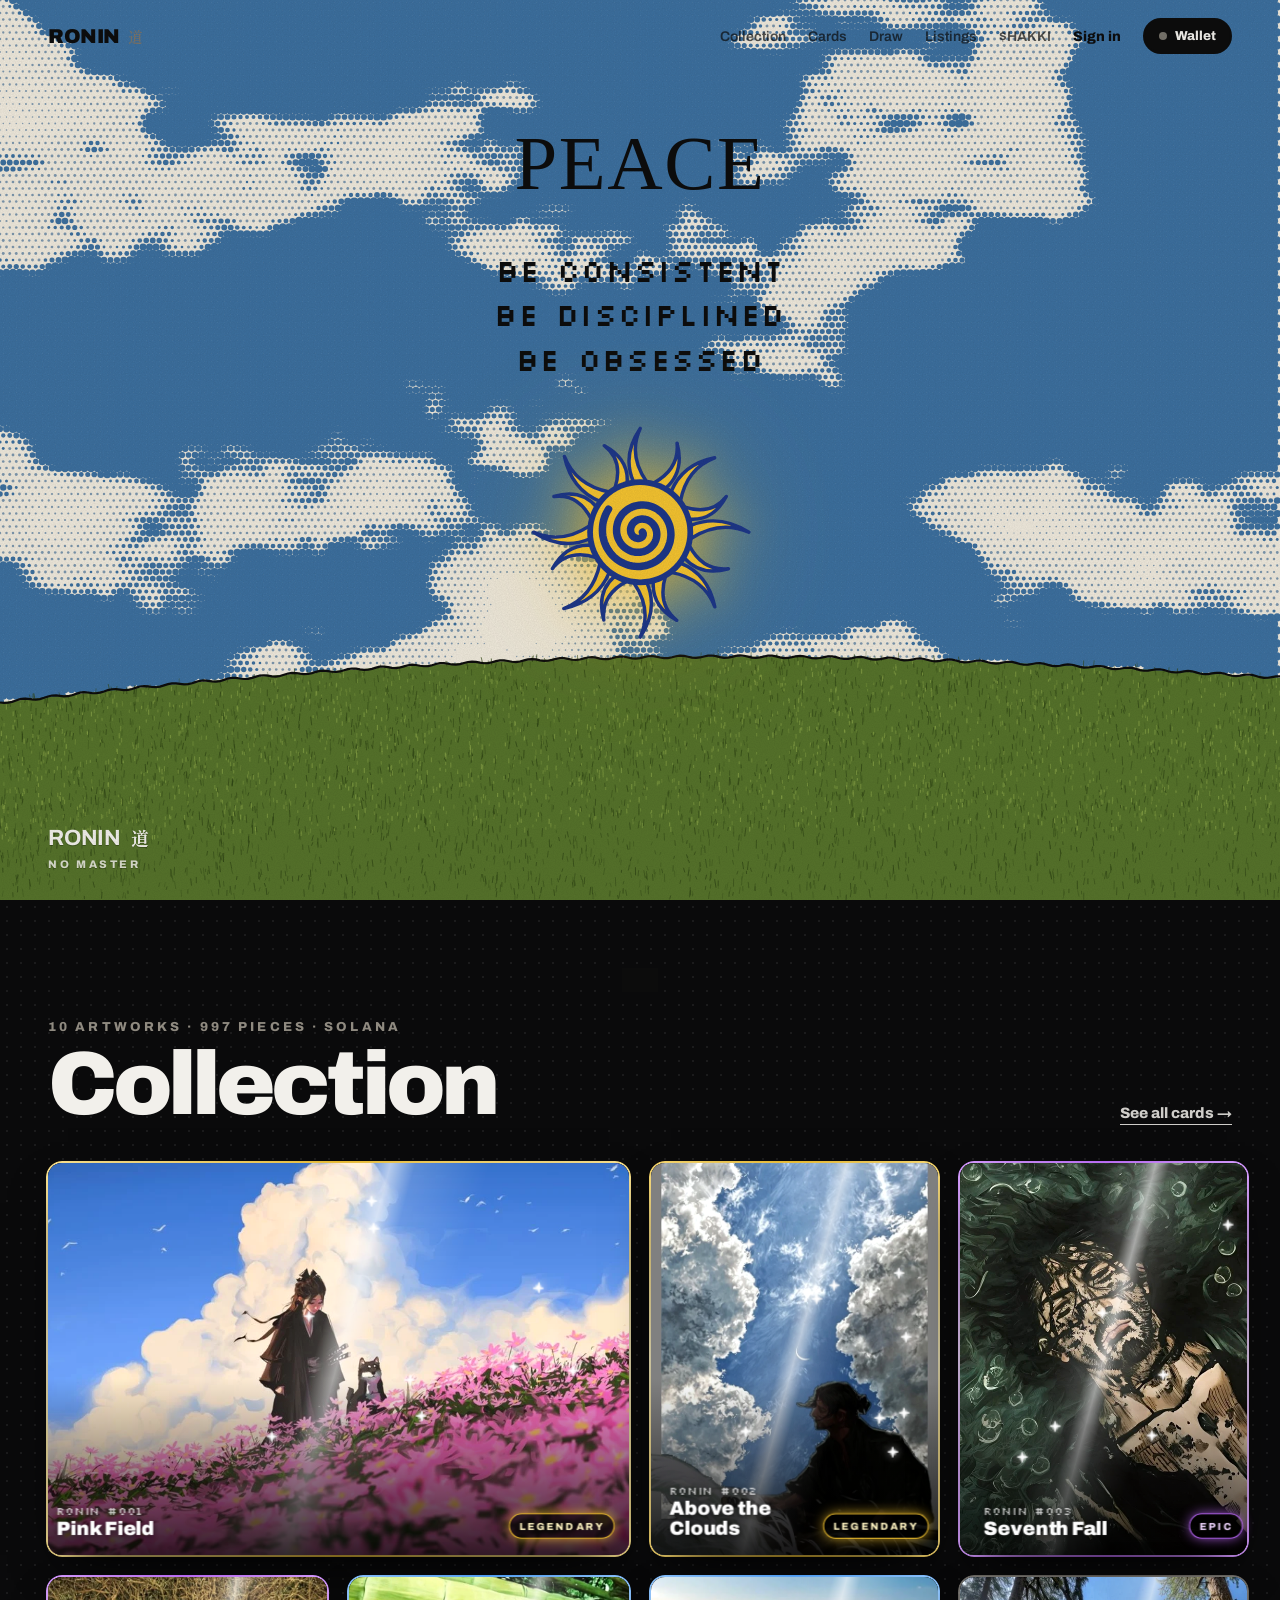
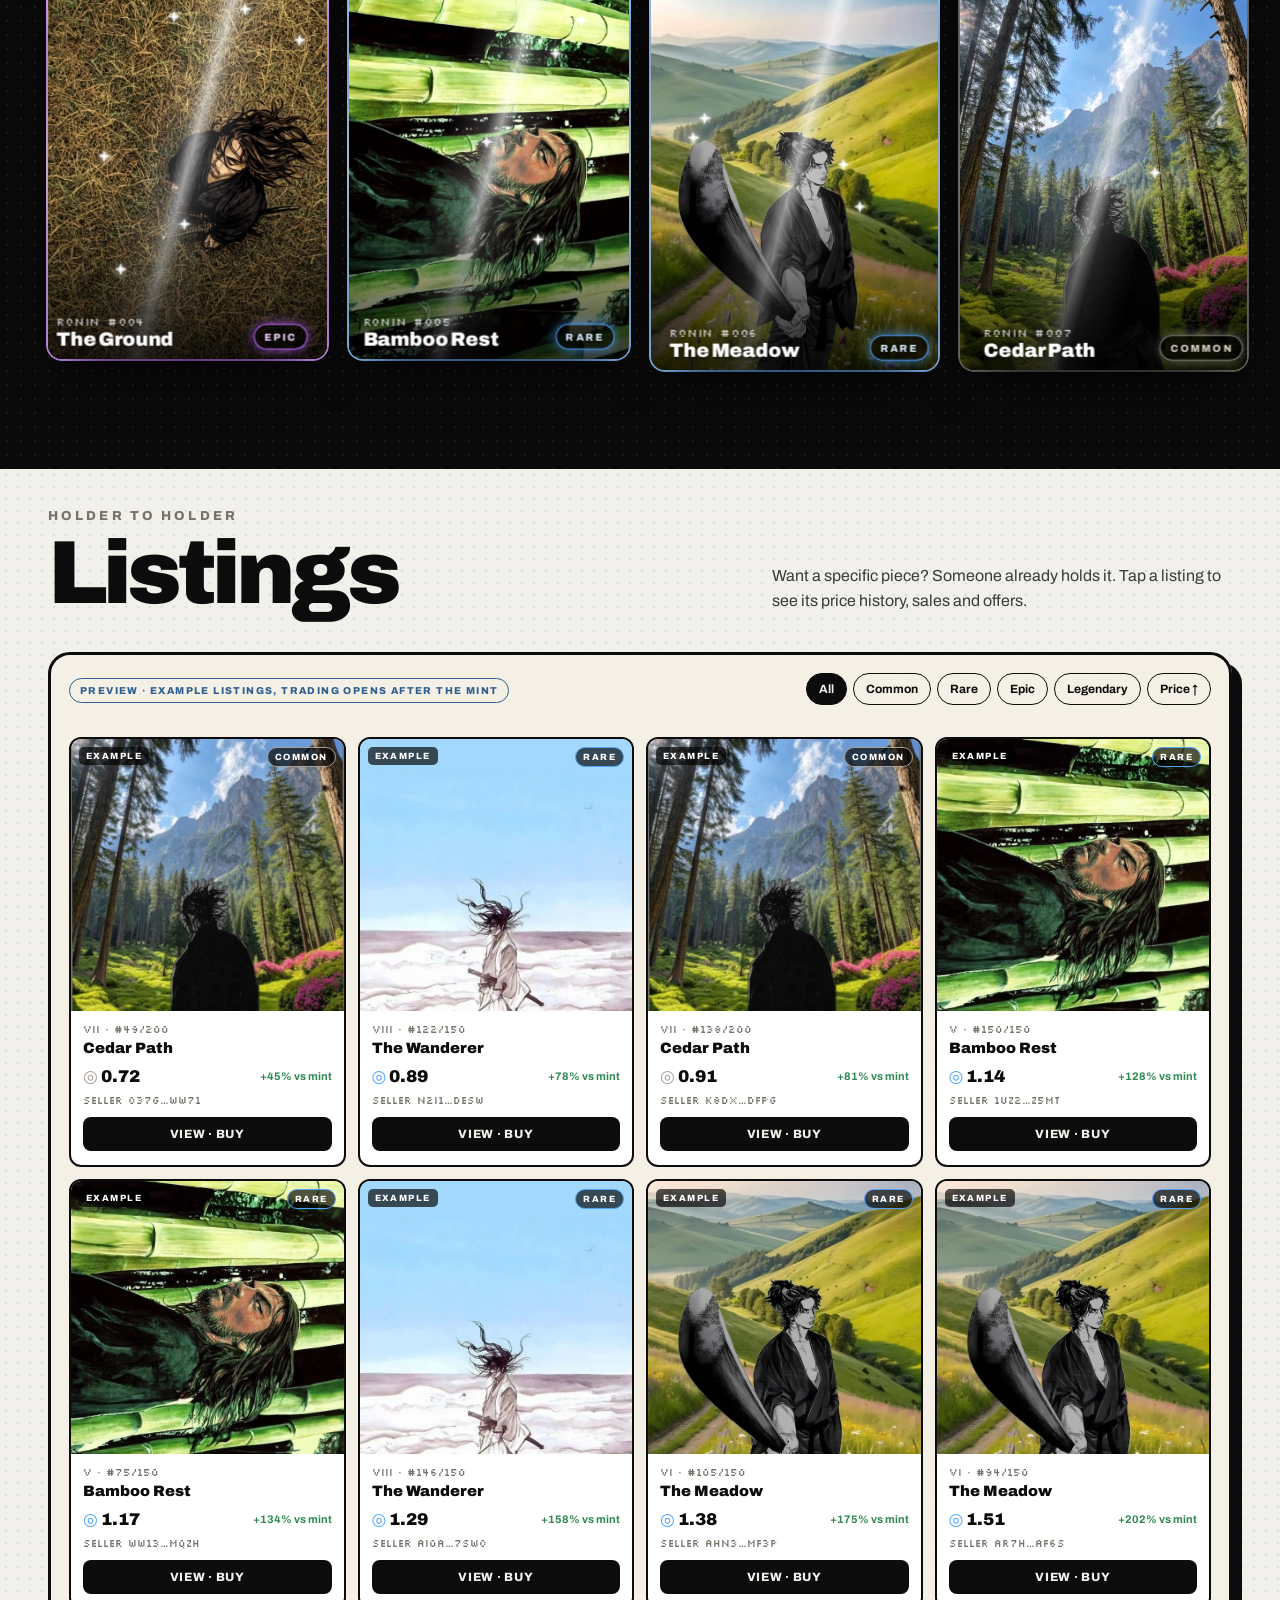
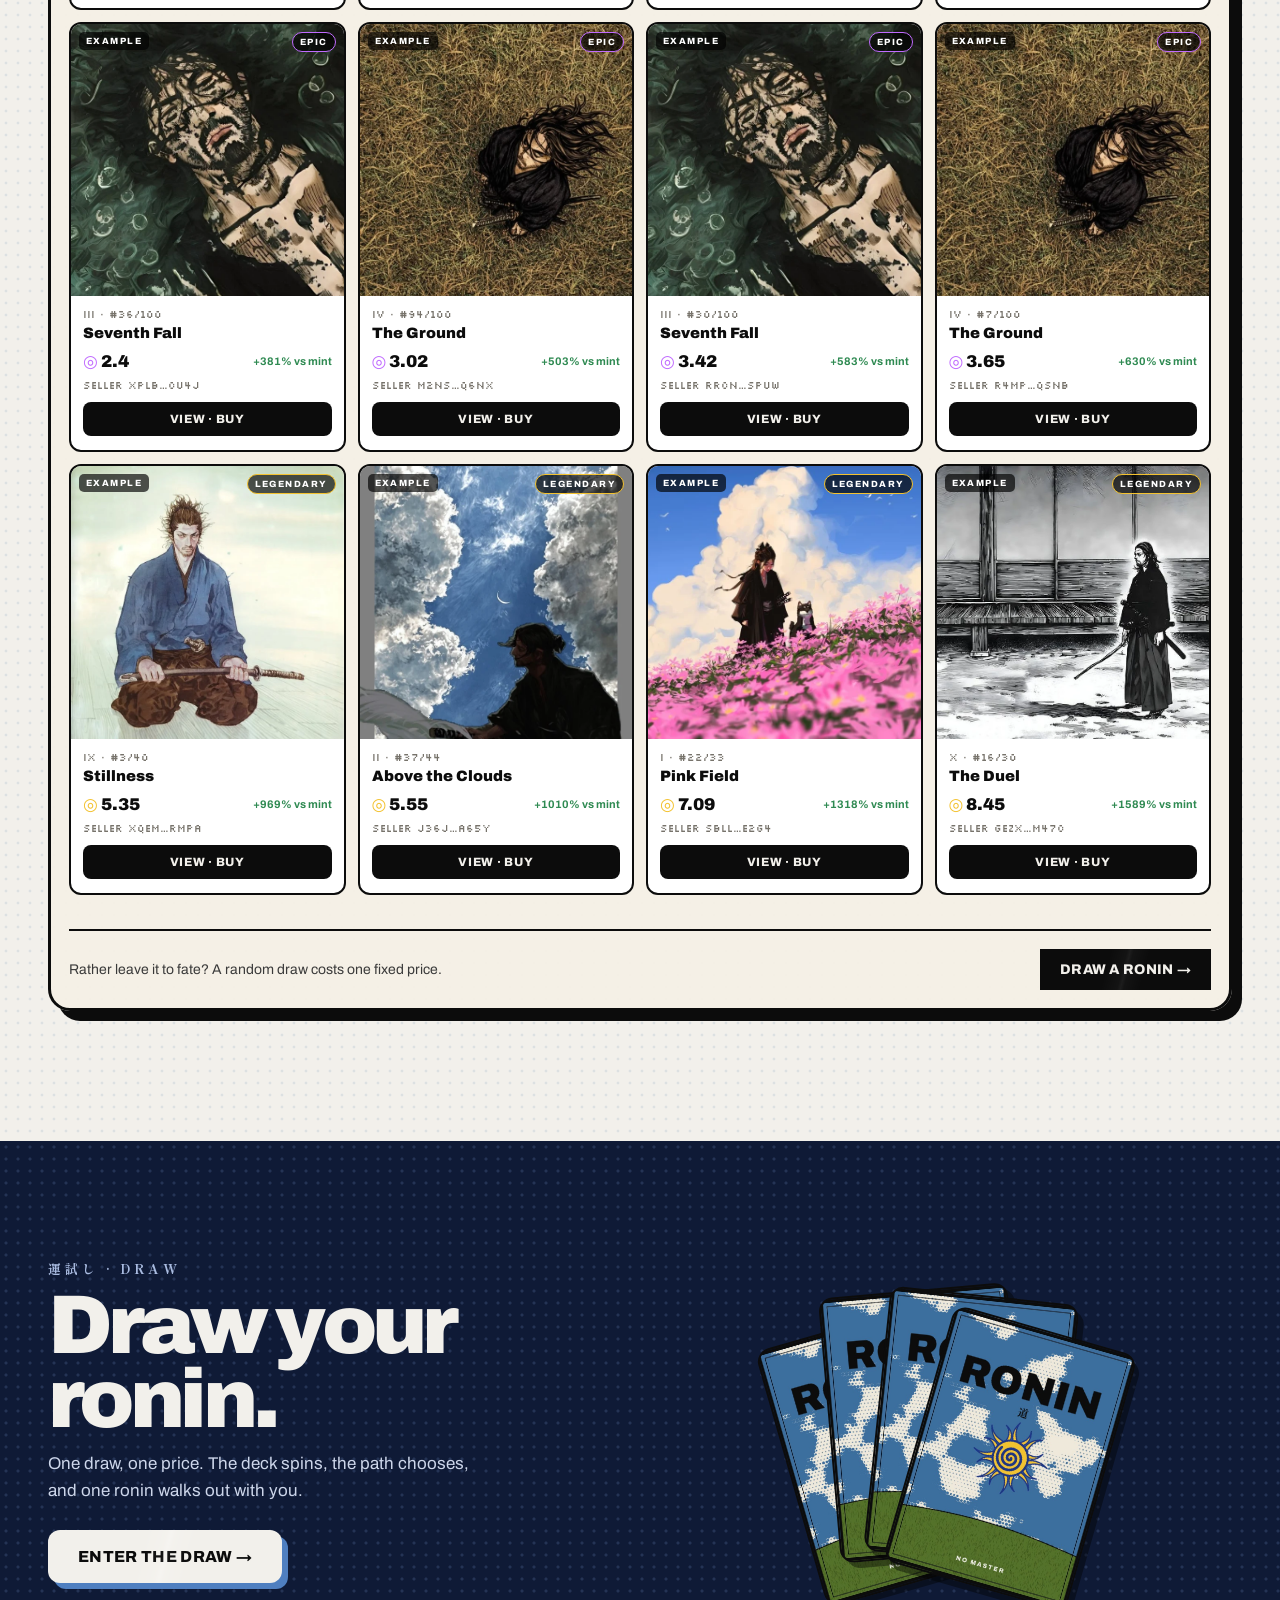
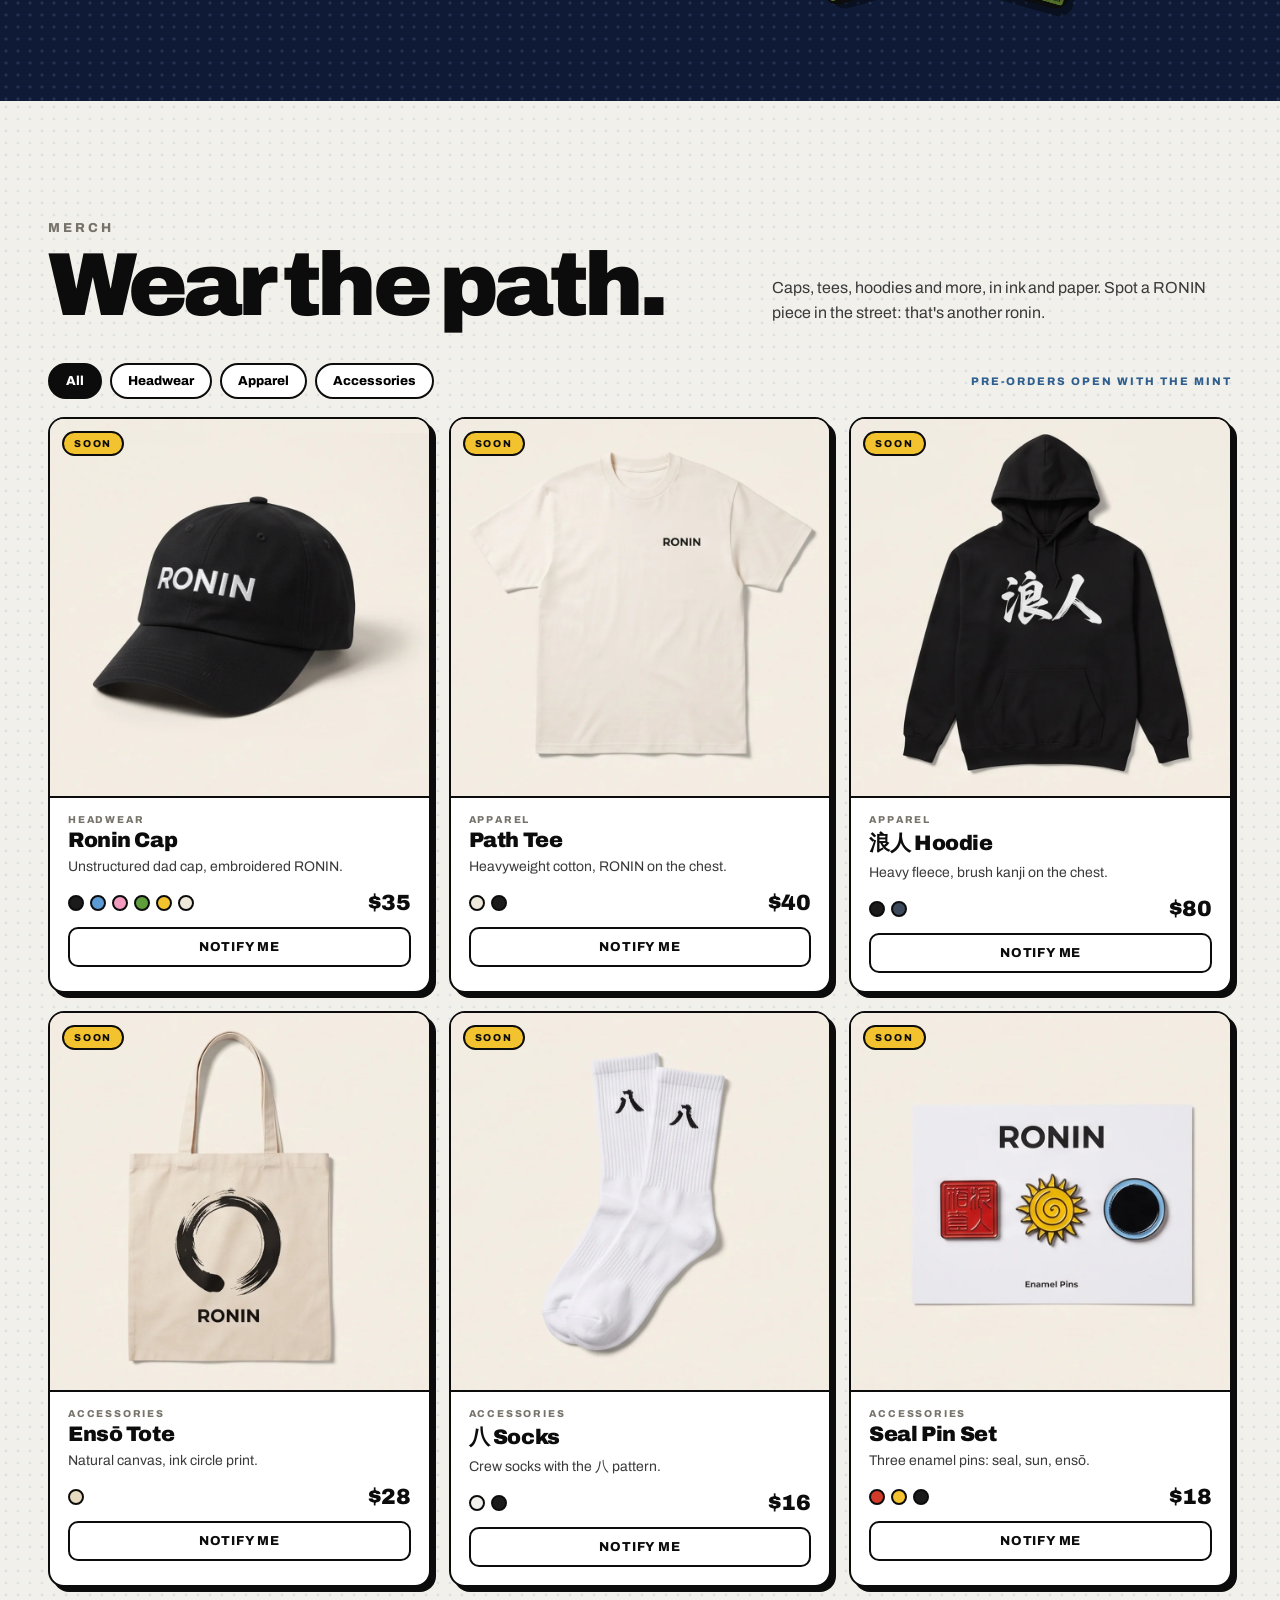
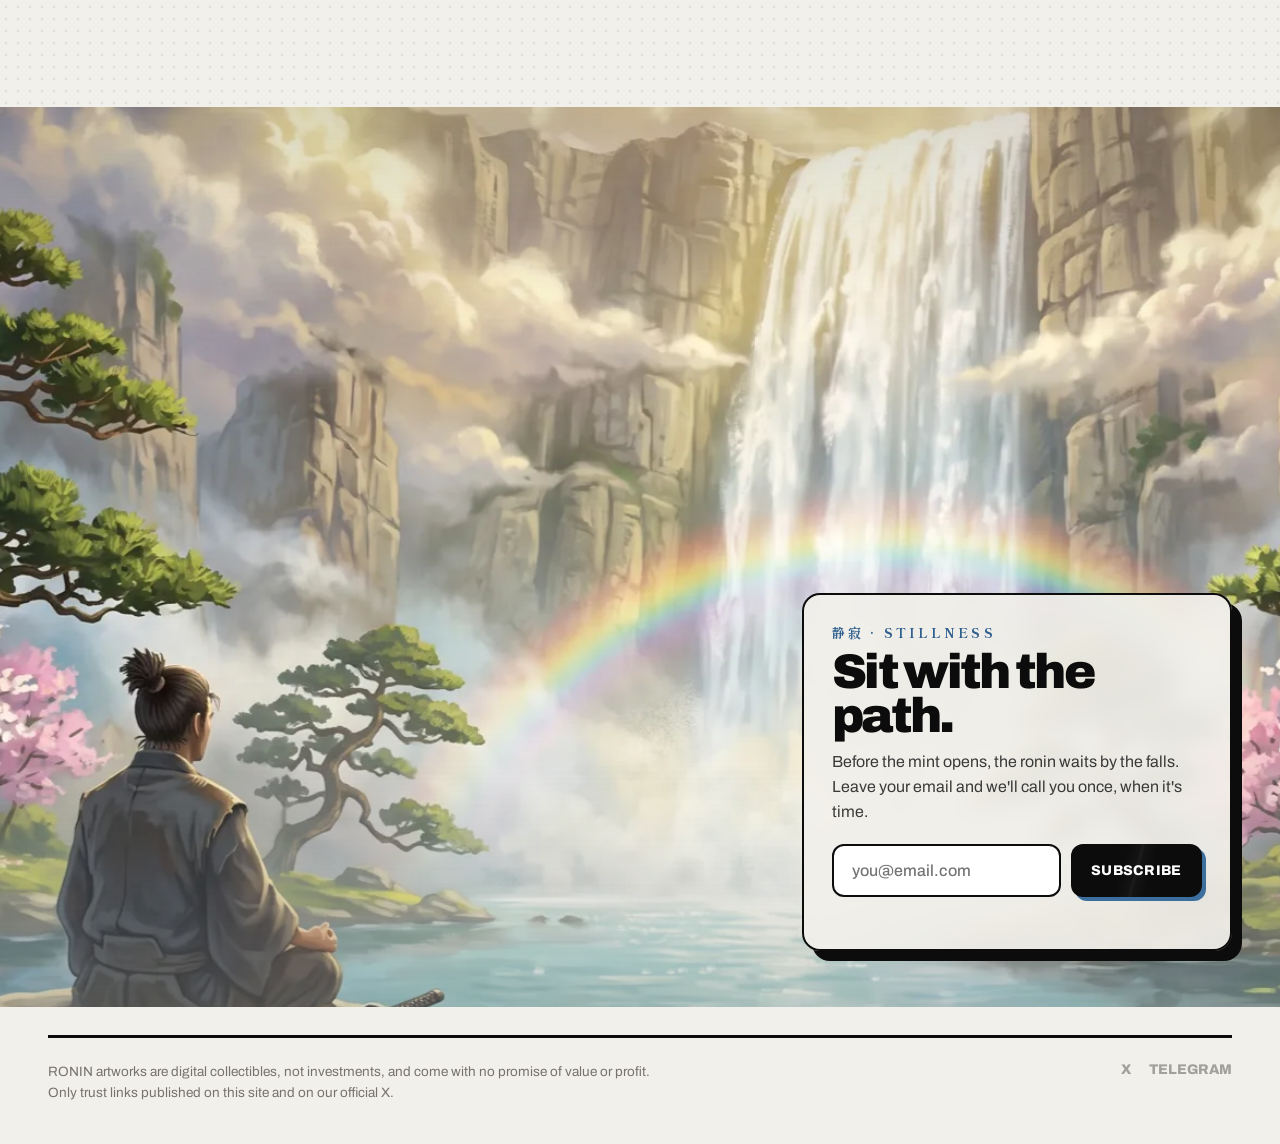
==== commit fdd47a73: "RONIN · se elimina la intro" ====
--- a/index.html
+++ b/index.html
@@ -16,18 +16,10 @@
 <link rel="preconnect" href="https://fonts.googleapis.com">
 <link rel="preconnect" href="https://fonts.gstatic.com" crossorigin>
 <link href="https://fonts.googleapis.com/css2?family=Archivo:ital,wght@0,400;0,600;0,800;0,900;1,800&family=Silkscreen&family=Shippori+Mincho:wght@600;800&family=Old+Standard+TT&display=swap" rel="stylesheet">
-<link rel="stylesheet" href="styles.css?v=1790994060">
+<link rel="stylesheet" href="styles.css?v=1790994374">
 </head>
-<body class="intro-on">
+<body>
 
-<div class="intro" id="intro" aria-hidden="true">
-  <canvas class="in-sky" id="inSky"></canvas>
-  <svg class="in-sun" id="inSun" viewBox="-100 -100 200 200"></svg>
-  <div class="in-say"><div class="in-jp jp" id="inJp"></div><div class="in-en" id="inEn"></div></div>
-  <button class="in-sound" id="inSound" aria-pressed="false"><i></i><span>Play with sound</span></button>
-  <div class="in-sub" id="inSub" aria-live="polite"></div>
-  <button class="in-skip" id="inSkip">Skip ›</button>
-</div>
 <nav id="nav"><div class="wrap">
   <a class="logo" href="index.html">RONIN <span class="jp">道</span></a>
   <div class="links"><a href="index.html#collection">Collection</a><a href="cards.html">Cards</a><a href="draw.html">Draw</a><a href="index.html#listings">Listings</a><a href="coin.html">$HAKKI</a></div>
@@ -110,7 +102,7 @@
   </div>
 </div></footer>
 
-<script src="config.js?v=1790994060"></script>
-<script src="app.js?v=1790994060"></script>
+<script src="config.js?v=1790994374"></script>
+<script src="app.js?v=1790994374"></script>
 </body>
 </html>
--- a/styles.css
+++ b/styles.css
@@ -1301,24 +1301,6 @@
 @media (max-width:900px){.kitx{grid-template-columns:1fr}.kitx-img{border-right:0;border-bottom:2px solid var(--ink);min-height:260px}.shop-grid{grid-template-columns:repeat(2,1fr)}}
 @media (max-width:560px){.shop-grid{grid-template-columns:1fr 1fr;gap:10px}.prod-b{padding:12px}.prod-b h4{font-size:16px}.prod-b p{display:none}.kitx-copy{padding:24px 20px}}
 
-/* ===== intro: sun in space → lands in the hero sky ===== */
-body.intro-on{overflow:hidden}
-.intro{position:fixed;inset:0;z-index:200;background:radial-gradient(ellipse at 50% 45%,#141c3a 0%,#05060d 70%);display:grid;place-items:center;transition:background .9s ease,opacity .5s ease 1.1s}
-.intro.land{background:radial-gradient(ellipse at 50% 45%,#3c6f9e00,#3c6f9e00);opacity:0}
-.intro::after{content:"";position:absolute;inset:0;background:linear-gradient(180deg,#3c6f9e,#efe9dc);opacity:0;transition:opacity .9s ease}
-.intro.land::after{opacity:.0}
-.in-sky{position:absolute;inset:0;width:100%;height:100%}
-.in-sun{position:absolute;left:50%;top:42%;width:min(220px,44vw);height:min(220px,44vw);margin:calc(min(220px,44vw)/-2) 0 0 calc(min(220px,44vw)/-2);filter:drop-shadow(0 0 40px #f3c22fcc) drop-shadow(0 0 120px #f3c22f66);animation:inspin 9s linear infinite,inglow .9s ease-out both;transition:transform 1.4s cubic-bezier(.6,0,.2,1),filter 1.4s;z-index:2}
-@keyframes inspin{to{rotate:360deg}}
-@keyframes inglow{from{opacity:0;scale:.4}}
-.intro.land .in-sun{filter:drop-shadow(0 0 22px #f3c22faa)}
-.in-say{position:absolute;left:0;right:0;top:calc(42% + min(140px,28vw));text-align:center;color:#f2f0eb;z-index:2;transition:opacity .5s}
-.intro.land .in-say{opacity:0}
-.in-jp{font-size:clamp(34px,6vw,64px);font-weight:800;letter-spacing:.3em;min-height:1.2em;text-shadow:0 0 30px #ffffff55}
-.in-en{margin-top:10px;font:600 clamp(15px,2vw,20px) Archivo;letter-spacing:.06em;color:#cdd6ea;min-height:1.3em}
-.in-skip{position:absolute;right:22px;bottom:22px;z-index:3;border:1.5px solid #ffffff55;background:#ffffff14;color:#f2f0eb;font:700 13px Archivo;padding:8px 14px;border-radius:999px;cursor:pointer}
-.intro.land .in-skip{opacity:0}
-
 /* ===== Listings on phones v2: swipeable card carousel ===== */
 @media (max-width:640px){
   .listings{display:flex!important;grid-template-columns:none!important;gap:12px;overflow-x:auto;scroll-snap-type:x mandatory;margin:0 -12px;padding:4px 12px 14px;scrollbar-width:none;-webkit-overflow-scrolling:touch}
@@ -1357,13 +1339,3 @@
   .chip-ex{display:block;max-width:100%}
   .lst{flex-basis:84%}
 }
-.in-sound{position:absolute;left:50%;bottom:44px;transform:translateX(-50%);z-index:3;display:inline-flex;align-items:center;gap:10px;border:1.5px solid #ffffff66;background:#ffffff14;color:#f2f0eb;font:800 13px Archivo;letter-spacing:.06em;padding:11px 18px;border-radius:999px;cursor:pointer;backdrop-filter:blur(6px);transition:background .2s}
-.in-sound:hover{background:#ffffff26}
-.in-sound i{width:18px;height:14px;background:linear-gradient(#f2f0eb,#f2f0eb) 0 50%/3px 6px no-repeat,linear-gradient(#f2f0eb,#f2f0eb) 5px 50%/3px 10px no-repeat,linear-gradient(#f2f0eb,#f2f0eb) 10px 50%/3px 14px no-repeat,linear-gradient(#f2f0eb,#f2f0eb) 15px 50%/3px 8px no-repeat}
-.in-sound.on i{animation:eq .6s ease-in-out infinite alternate}
-@keyframes eq{to{background-size:3px 12px,3px 4px,3px 8px,3px 14px}}
-.in-sound.on span::after{content:" · playing"}
-.in-sub{position:absolute;left:50%;bottom:110px;transform:translateX(-50%);z-index:3;max-width:90vw;padding:8px 16px;border-radius:8px;background:#000000b3;color:#fff;font:600 clamp(16px,2.2vw,22px) Archivo;letter-spacing:.02em;opacity:0;transition:opacity .35s}
-.in-sub.on{opacity:1}
-.intro.land .in-sound,.intro.land .in-sub{opacity:0}
-.in-jp{letter-spacing:.14em;font-size:clamp(26px,4.6vw,52px)}
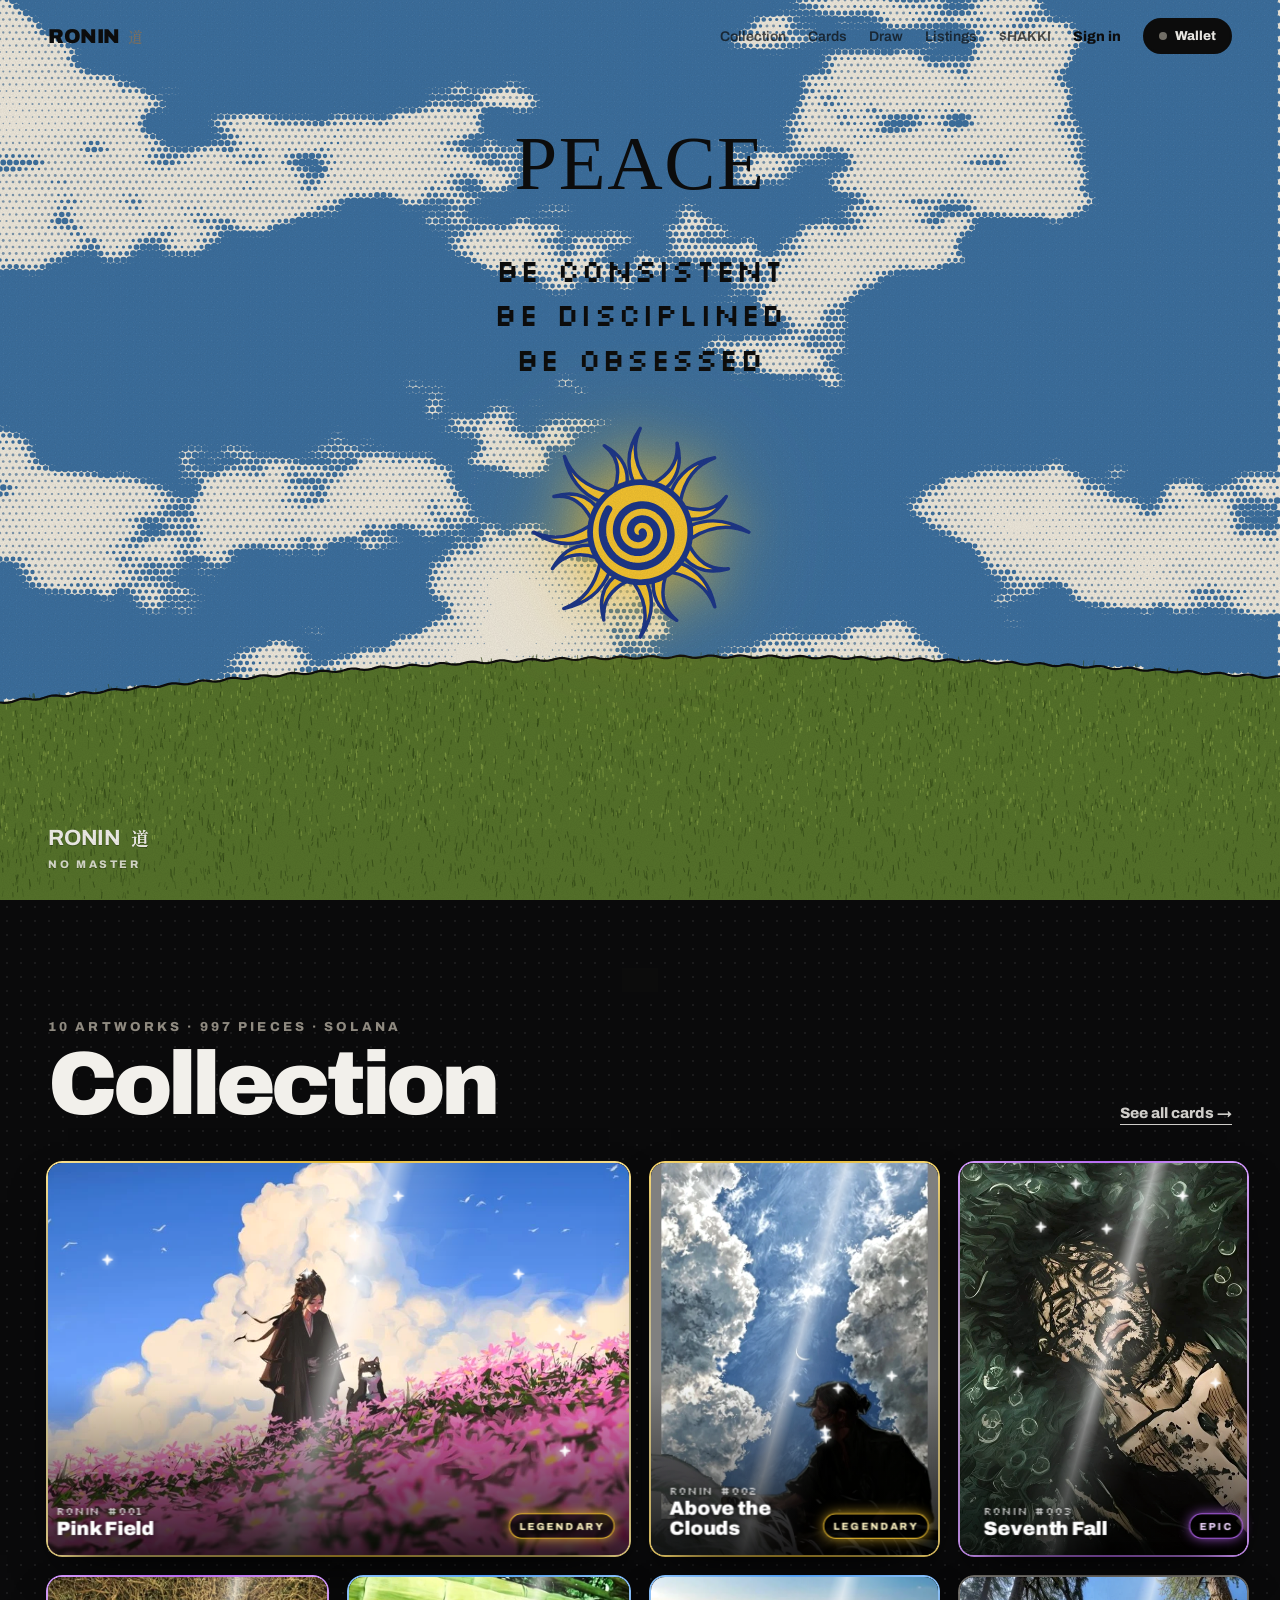
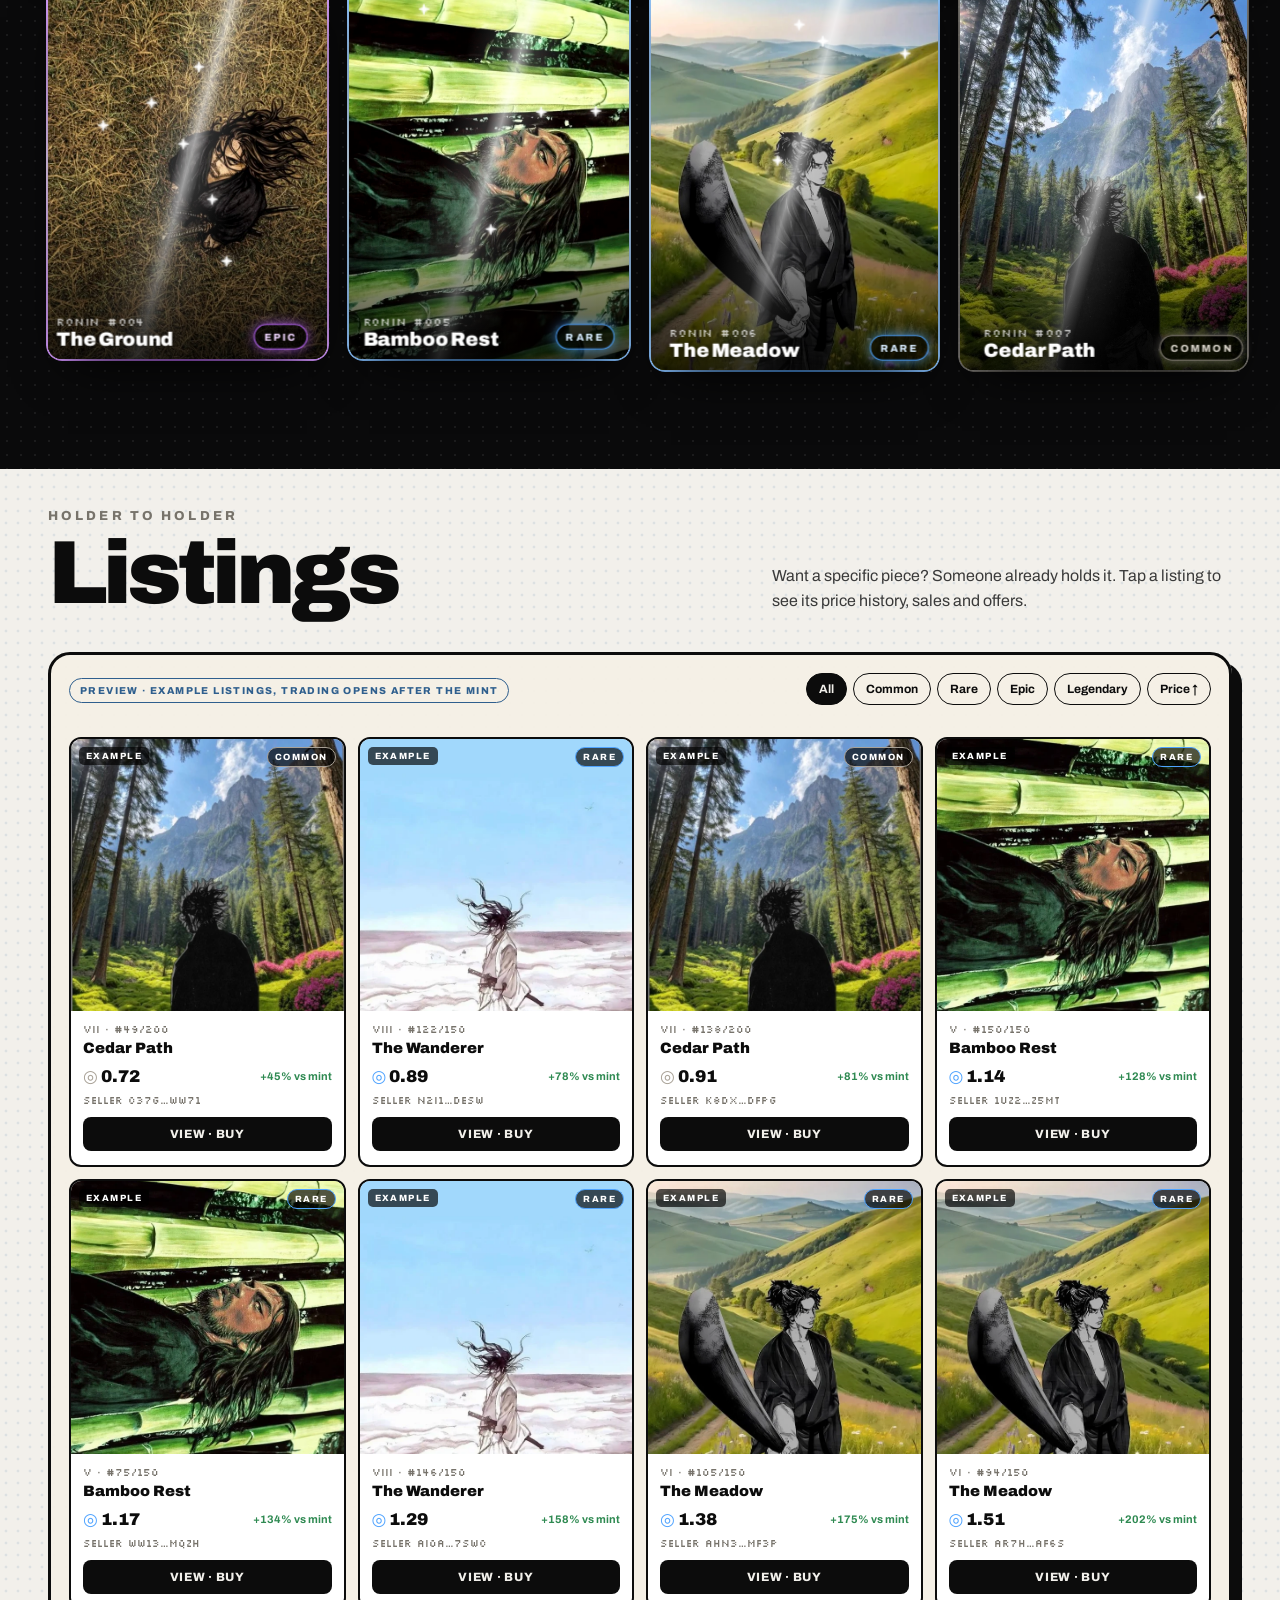
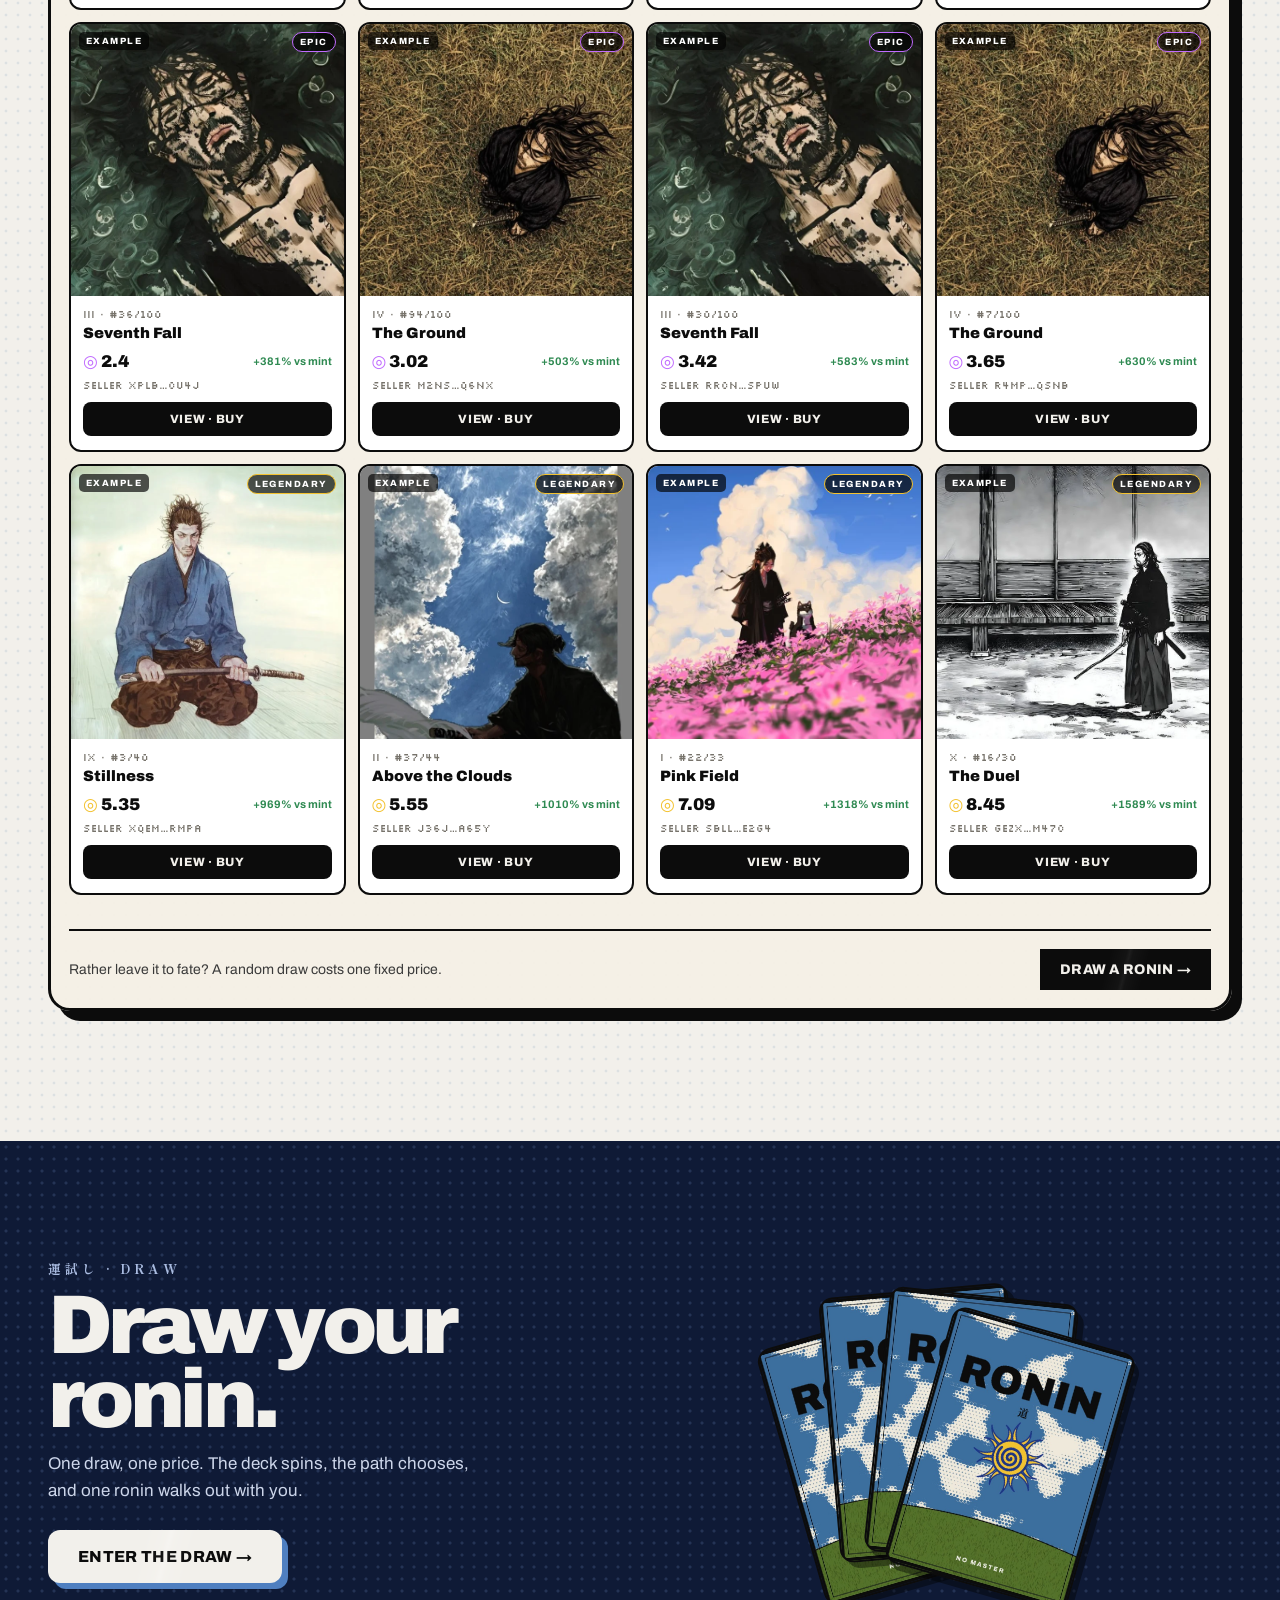
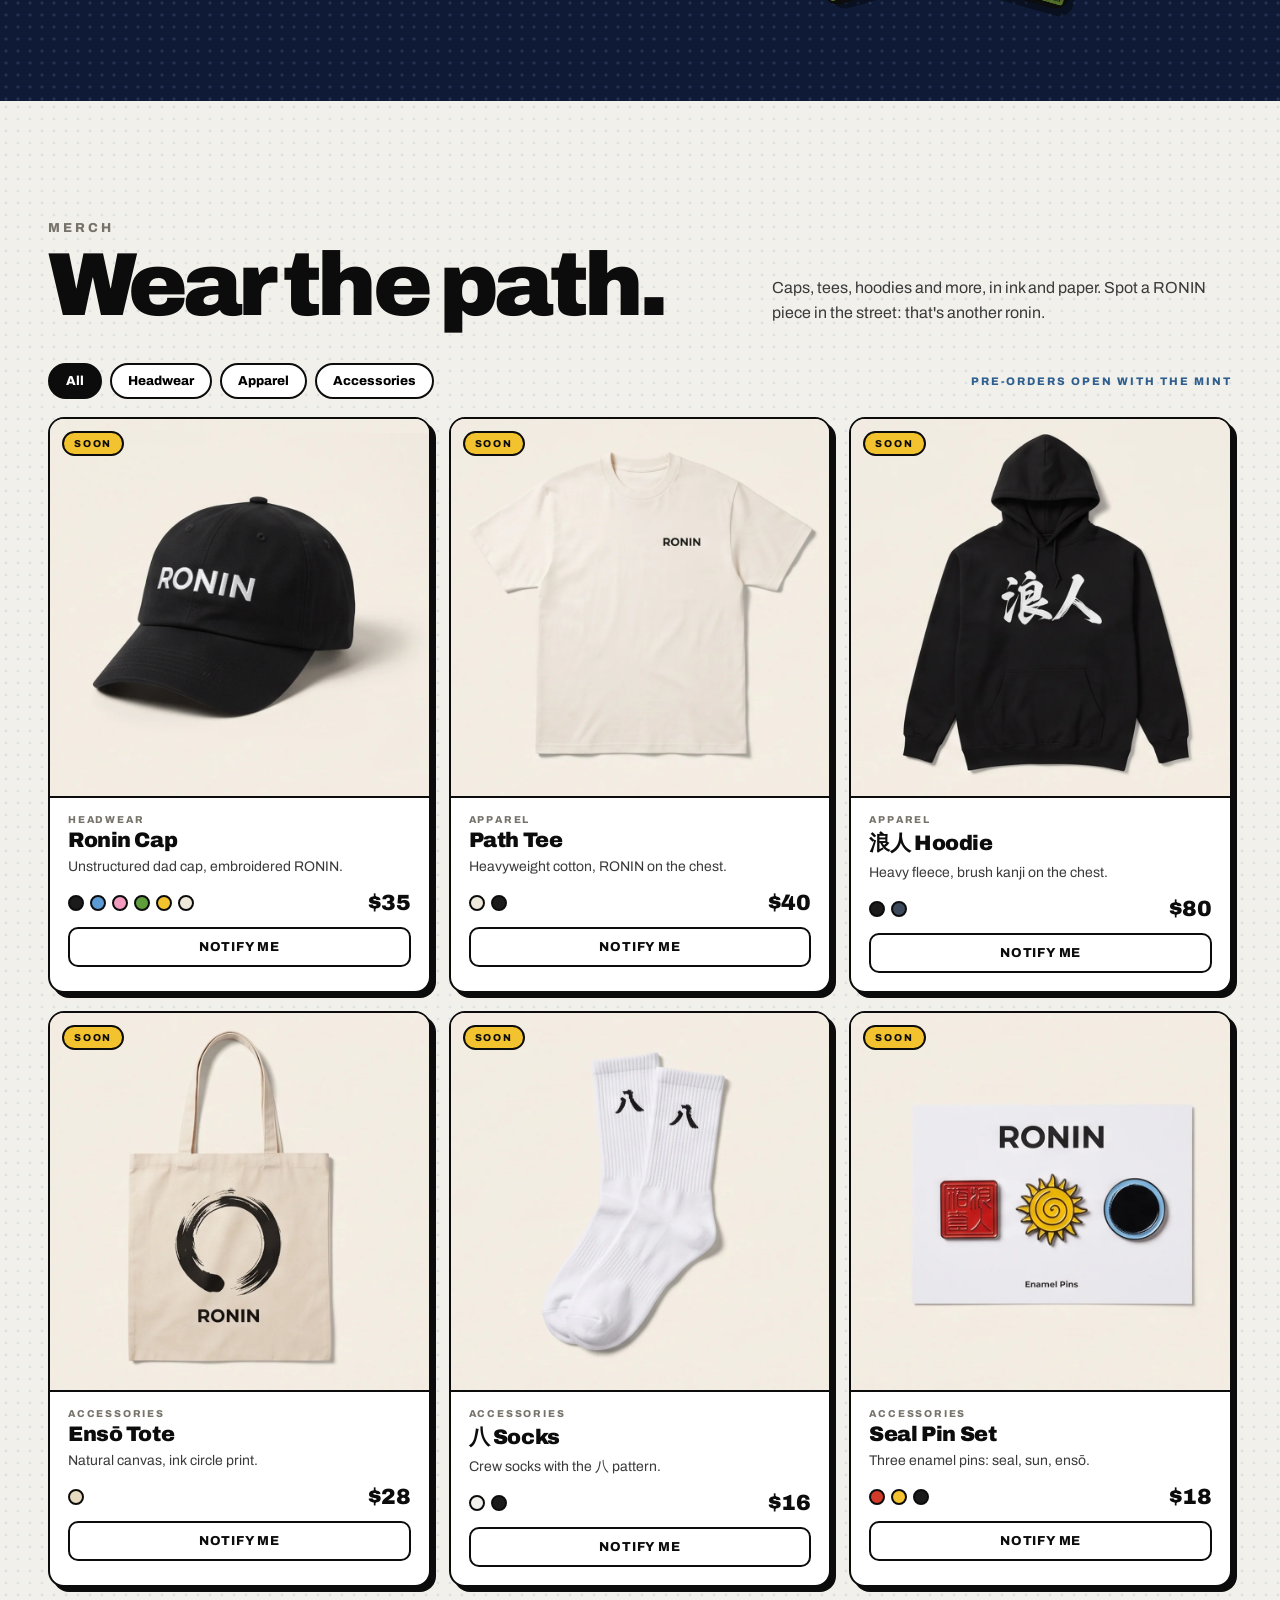
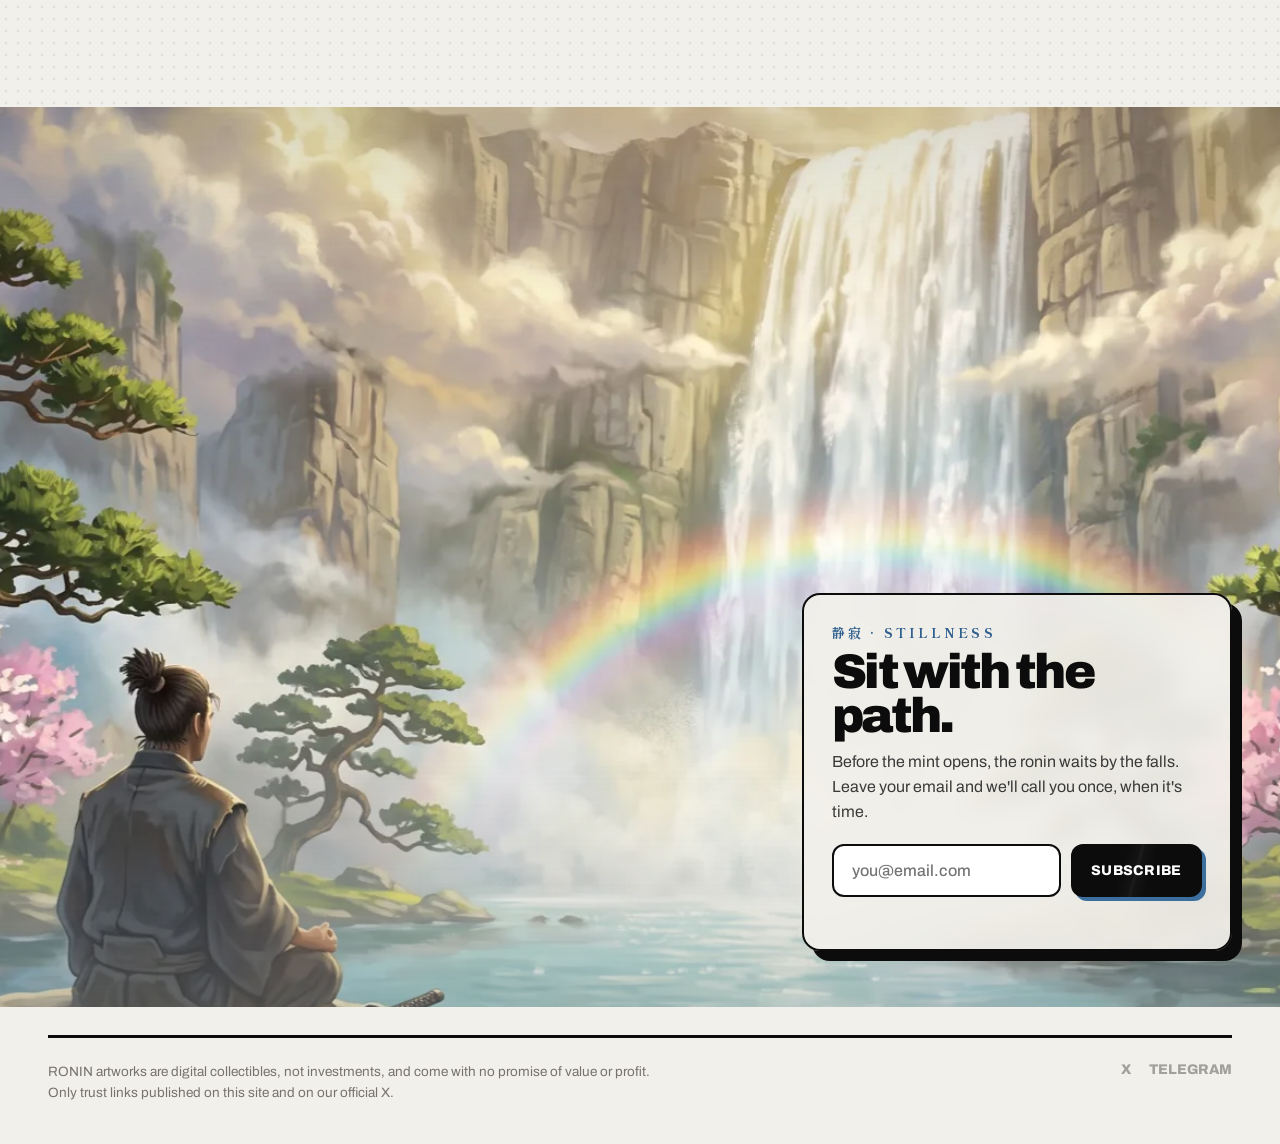
==== commit f6281ad9: "RONIN · repaso completo en iPhone: menú, collection, listings, merch, cascada" ====
--- a/index.html
+++ b/index.html
@@ -16,7 +16,7 @@
 <link rel="preconnect" href="https://fonts.googleapis.com">
 <link rel="preconnect" href="https://fonts.gstatic.com" crossorigin>
 <link href="https://fonts.googleapis.com/css2?family=Archivo:ital,wght@0,400;0,600;0,800;0,900;1,800&family=Silkscreen&family=Shippori+Mincho:wght@600;800&family=Old+Standard+TT&display=swap" rel="stylesheet">
-<link rel="stylesheet" href="styles.css?v=1790994374">
+<link rel="stylesheet" href="styles.css?v=1790994818">
 </head>
 <body>
 
@@ -102,7 +102,7 @@
   </div>
 </div></footer>
 
-<script src="config.js?v=1790994374"></script>
-<script src="app.js?v=1790994374"></script>
+<script src="config.js?v=1790994818"></script>
+<script src="app.js?v=1790994818"></script>
 </body>
 </html>
--- a/styles.css
+++ b/styles.css
@@ -1339,3 +1339,54 @@
   .chip-ex{display:block;max-width:100%}
   .lst{flex-basis:84%}
 }
+.board{grid-template-columns:minmax(0,1fr)}
+.board>*{min-width:0}
+
+/* ===== iPhone pass ===== */
+@media (max-width:640px){
+  /* collection: name on top of the art, rarity tucked into the corner */
+  .coll .cards:not(.tier-grid) .card .info{flex-direction:column;align-items:flex-start;gap:4px;left:10px;right:10px;bottom:10px}
+  .coll .cards:not(.tier-grid) .card .info b{font-size:16px;line-height:1.05}
+  .coll .cards:not(.tier-grid) .card .info small{font-size:8.5px}
+  .coll .cards:not(.tier-grid) .card .info .rar{position:absolute;top:auto;bottom:calc(100% + 2px);right:auto;font-size:8px;padding:4px 7px;display:none}
+  .coll .cards:not(.tier-grid) .card .rar{top:10px;right:10px;font-size:8px;padding:4px 7px}
+  .coll .cards:not(.tier-grid) .card .info .rar{display:none}
+  /* merch: color dots never push the price out */
+  .prod-f{flex-wrap:wrap;gap:6px}
+  .dots{gap:3px;flex-wrap:wrap}
+  .dots i{width:12px;height:12px;border-width:1.5px}
+  .prod-f b{font-size:19px;margin-left:auto}
+  .prod-go{padding:9px;font-size:11.5px}
+  /* draw teaser: tighter fan */
+  .tz-deck{height:240px}
+  .tz-deck i{width:122px;margin:-86px 0 0 -61px}
+  .tz-deck i:nth-child(1){transform:rotate(-14deg) translate(-48px,10px)}
+  .tz-deck i:nth-child(4){transform:rotate(14deg) translate(48px,12px)}
+}
+@media (max-width:800px){
+  /* the falls: scene on top, the card below it (the ronin and the waterfall stay visible) */
+  .falls{display:block;min-height:0;background:var(--paper)}
+  .falls::before{display:none}
+  .fl-bg{position:relative;inset:auto;height:68vh;transform:none!important;overflow:hidden}
+  .fl-bg img{object-position:36% 60%}
+  .fl-fx{height:68vh}
+  .fl-fog{bottom:auto;top:calc(68vh - 30%);height:30%}
+  .fl-in{padding:0 16px 46px;margin-top:-80px}
+  .fl-card{box-shadow:6px 6px 0 var(--ink)}
+}
+/* phone menu */
+.nav-burger{display:none;width:42px;height:42px;border:2px solid var(--ink);border-radius:12px;background:#fff;cursor:pointer;flex-direction:column;justify-content:center;align-items:center;gap:4px;flex:0 0 auto}
+.nav-burger i{display:block;width:18px;height:2.5px;border-radius:2px;background:var(--ink);transition:transform .25s,opacity .25s}
+nav.open .nav-burger i:nth-child(1){transform:translateY(6.5px) rotate(45deg)}
+nav.open .nav-burger i:nth-child(2){opacity:0}
+nav.open .nav-burger i:nth-child(3){transform:translateY(-6.5px) rotate(-45deg)}
+@media (max-width:900px){
+  nav .wrap{gap:12px}
+  .nav-burger{display:flex;order:5}
+  nav .wbtn{margin-left:auto}
+  nav.open{background:var(--paper)}
+  nav.open .links{display:flex;flex-direction:column;position:absolute;left:0;right:0;top:100%;background:var(--paper);border-bottom:2px solid var(--ink);padding:8px 16px 18px;gap:0;margin:0}
+  nav.open .links a{opacity:1;font-size:20px;font-weight:900;padding:12px 0;border-bottom:1px solid #0c0c0c1a;letter-spacing:-.02em}
+  nav.open .links a.cur{text-decoration:none;color:#2f5f8e}
+}
+@media (max-width:420px){ nav .wbtn span{max-width:96px;overflow:hidden;text-overflow:ellipsis;white-space:nowrap} .si-link{font-size:12.5px} }
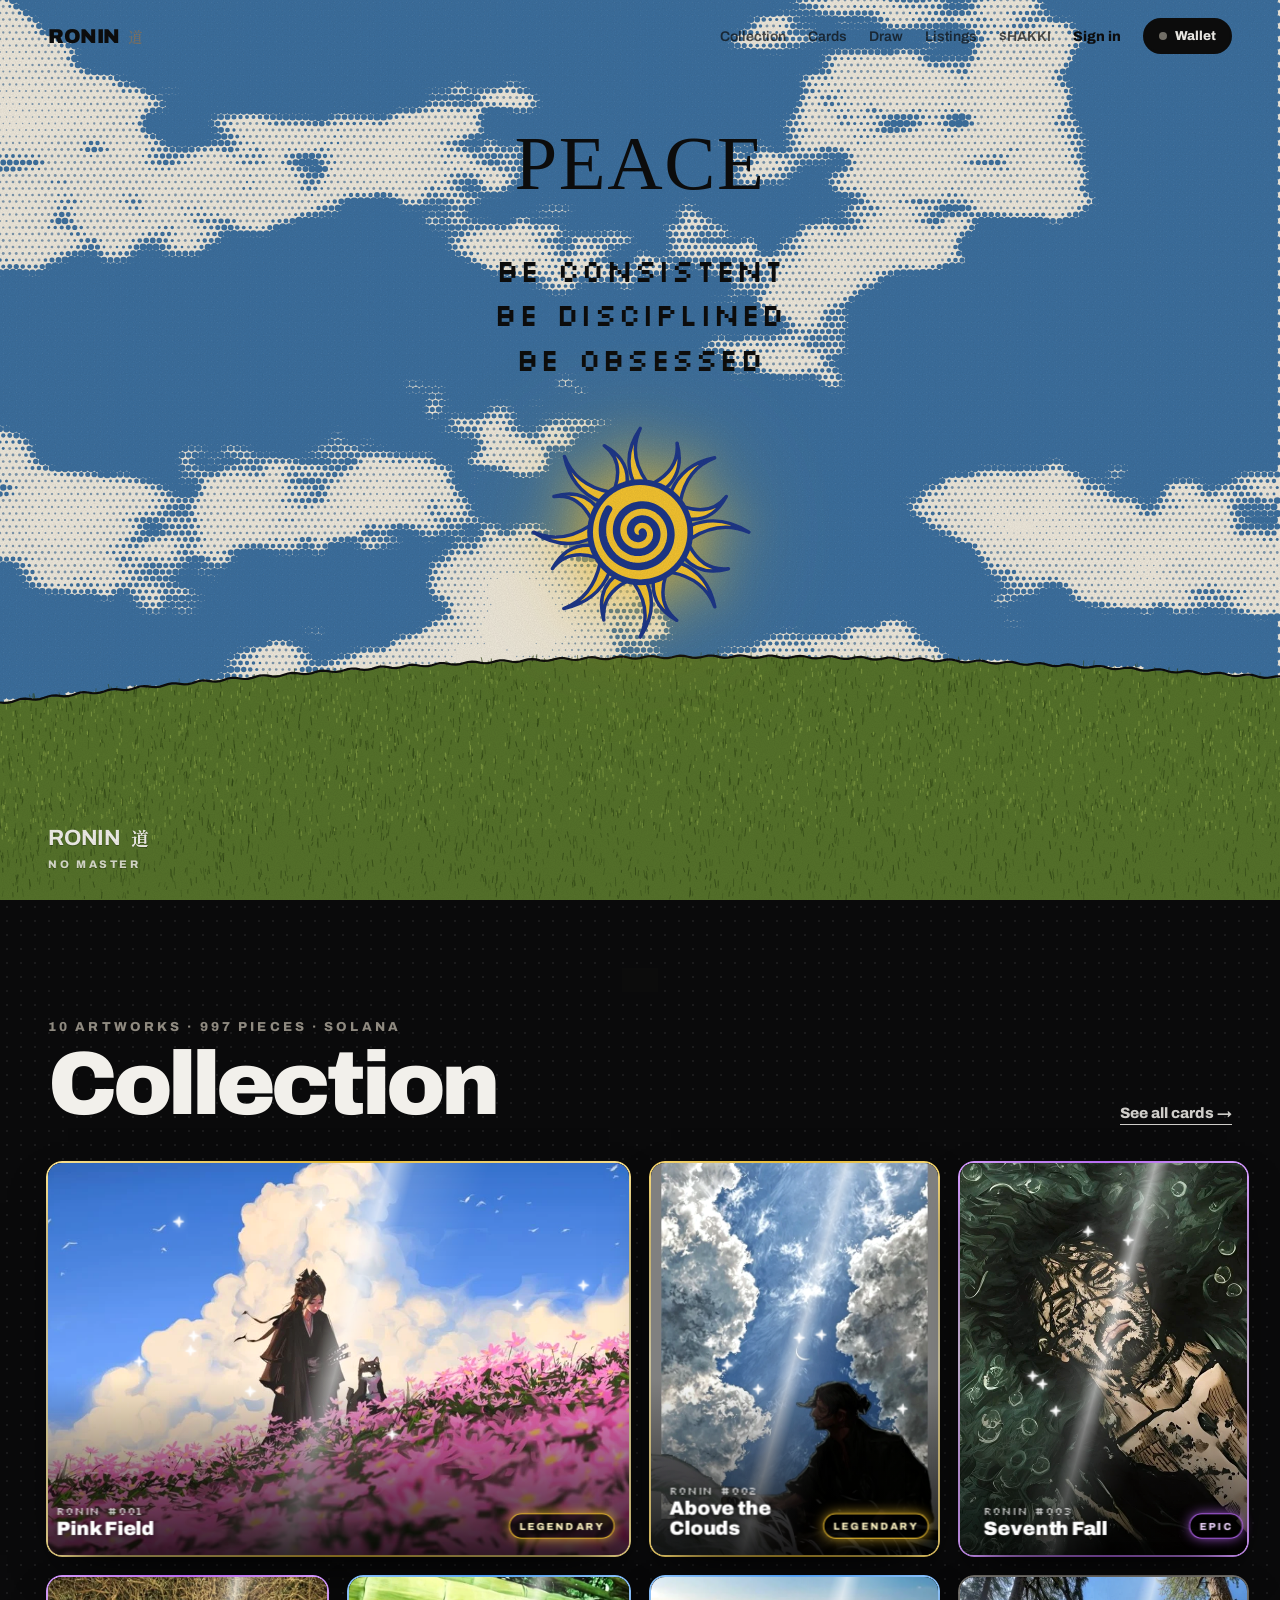
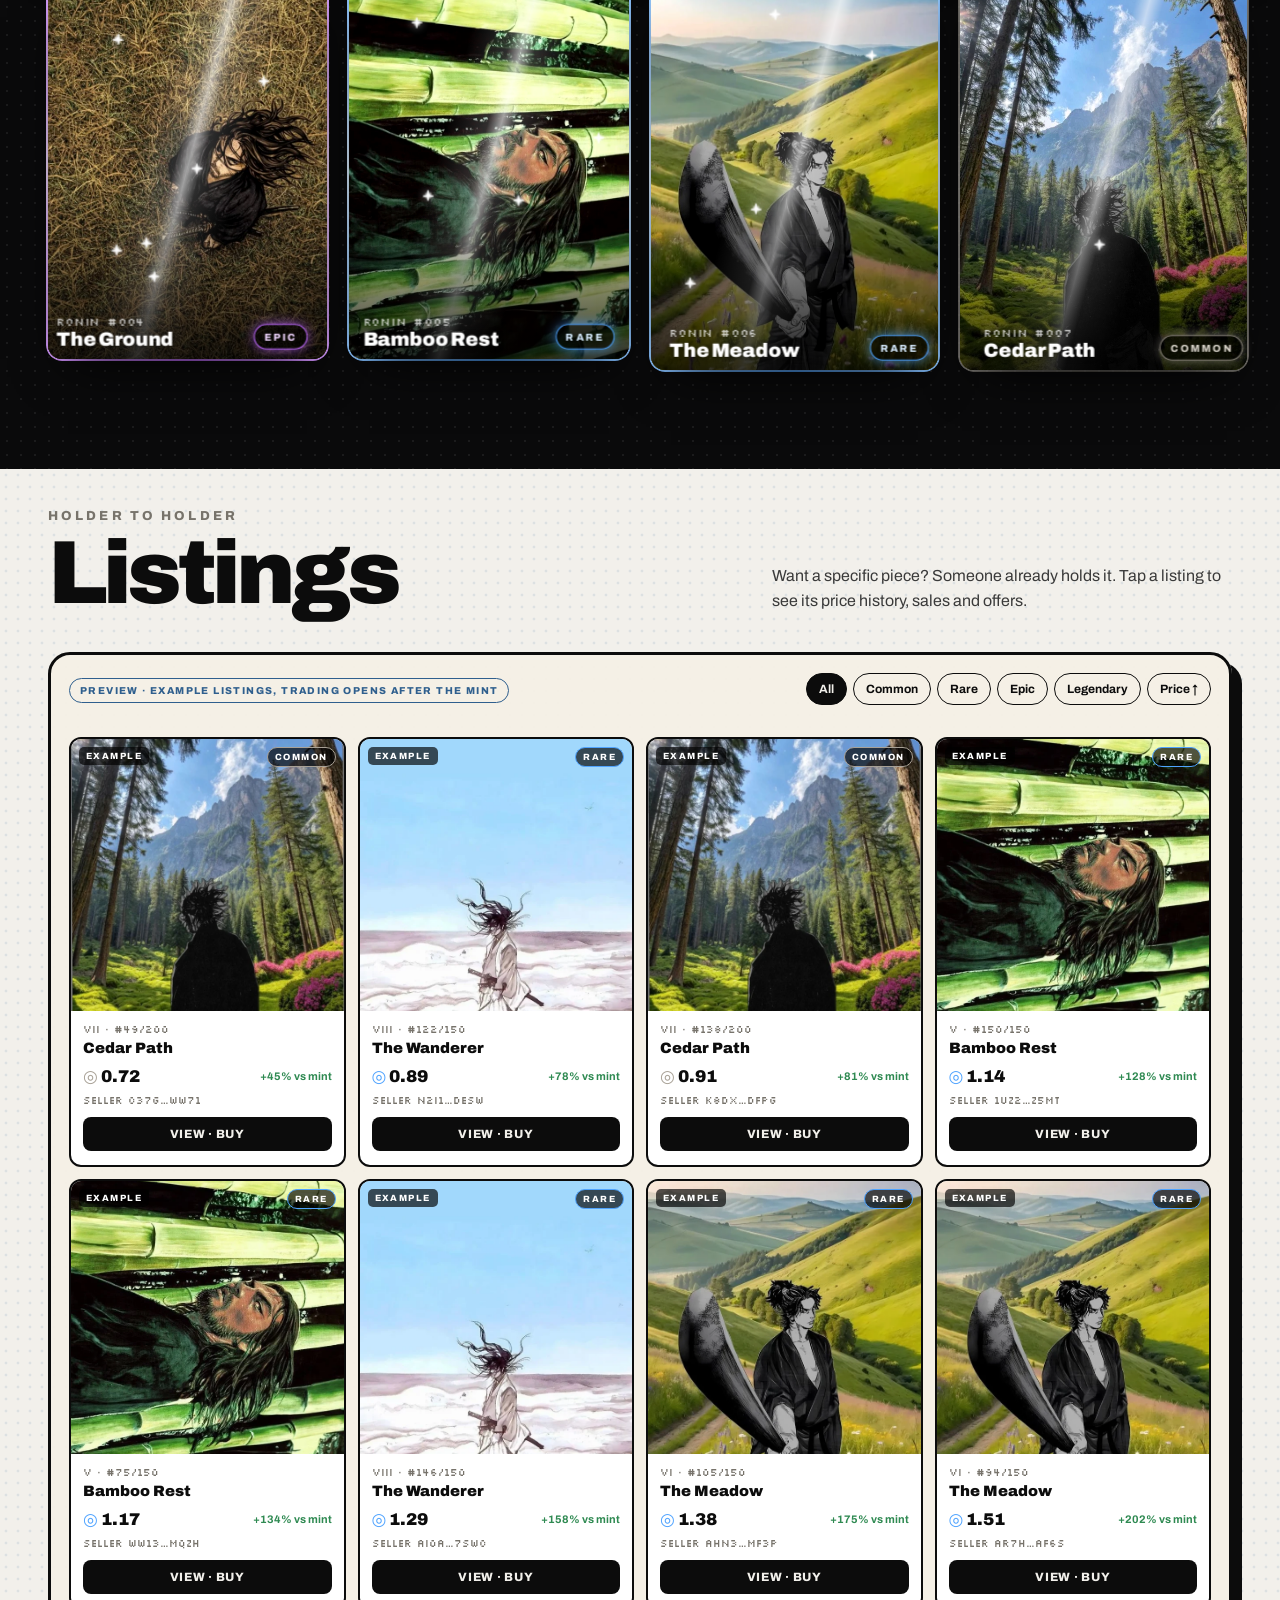
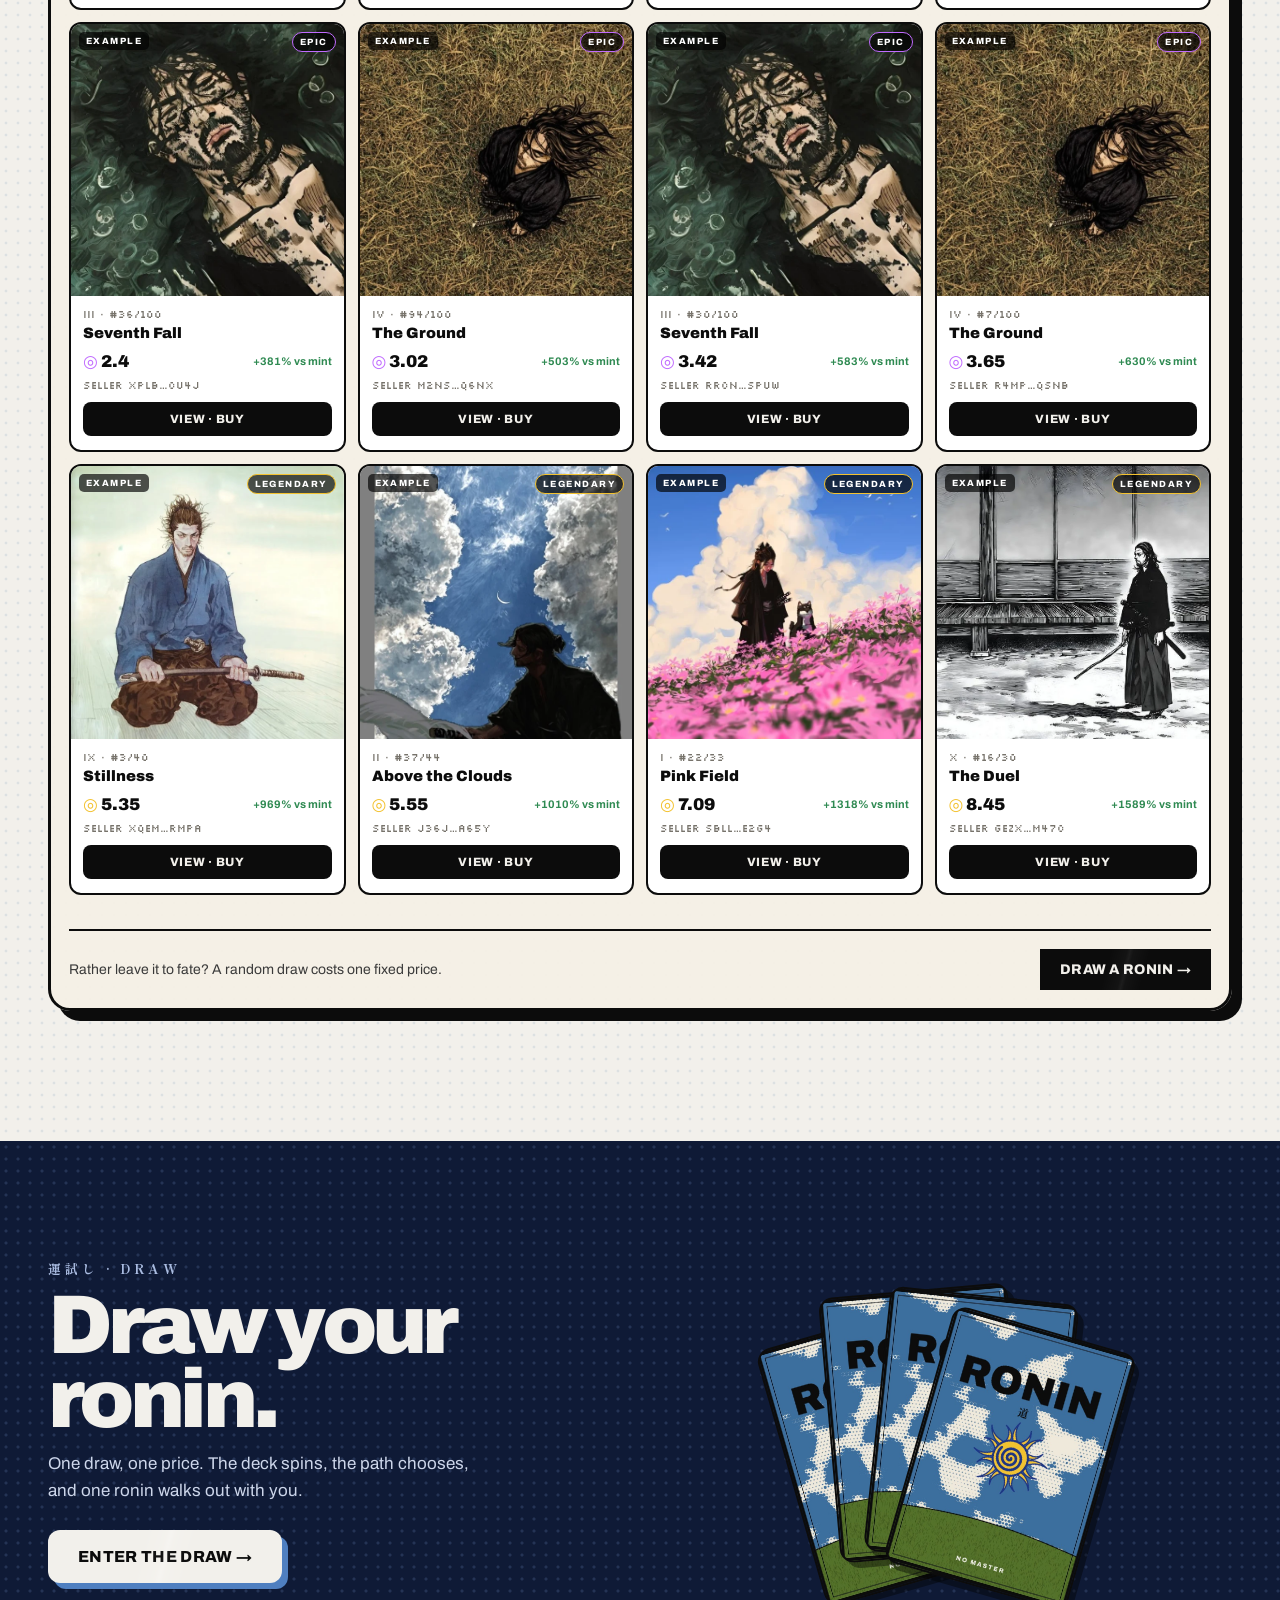
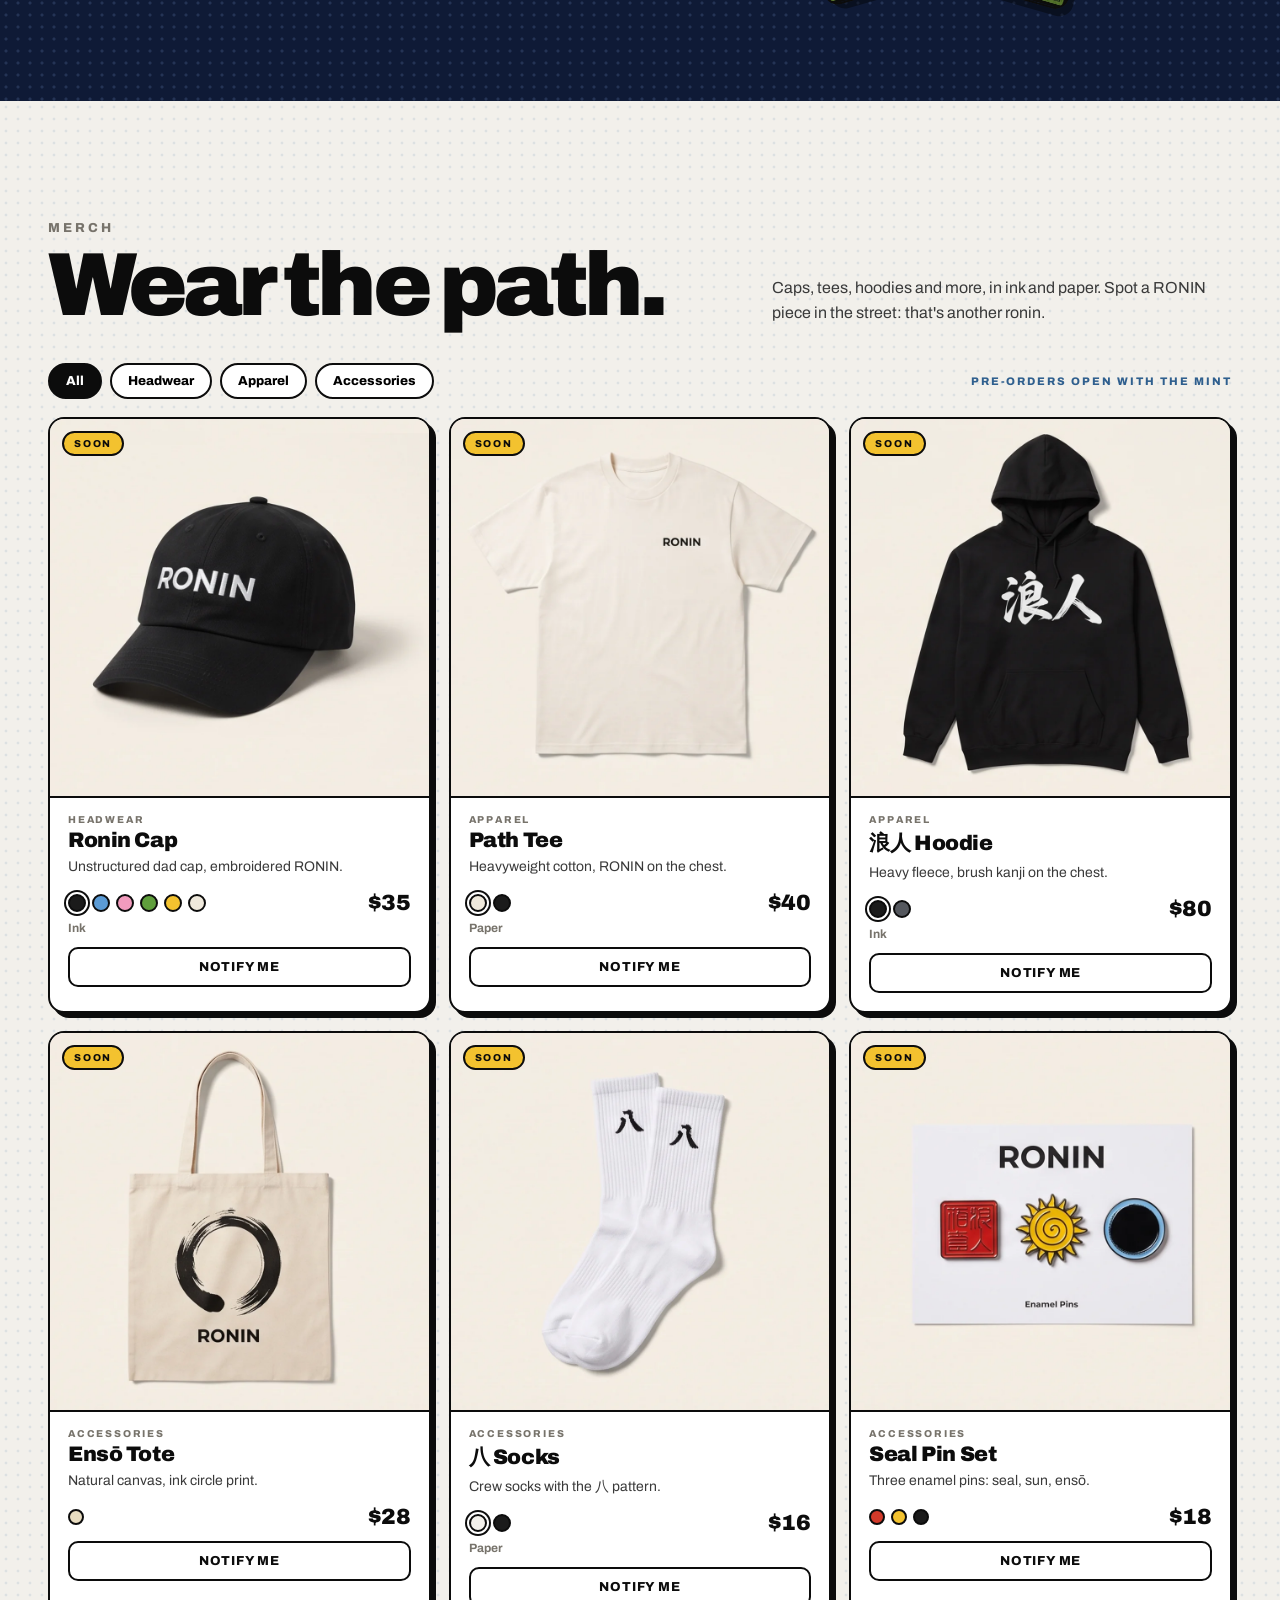
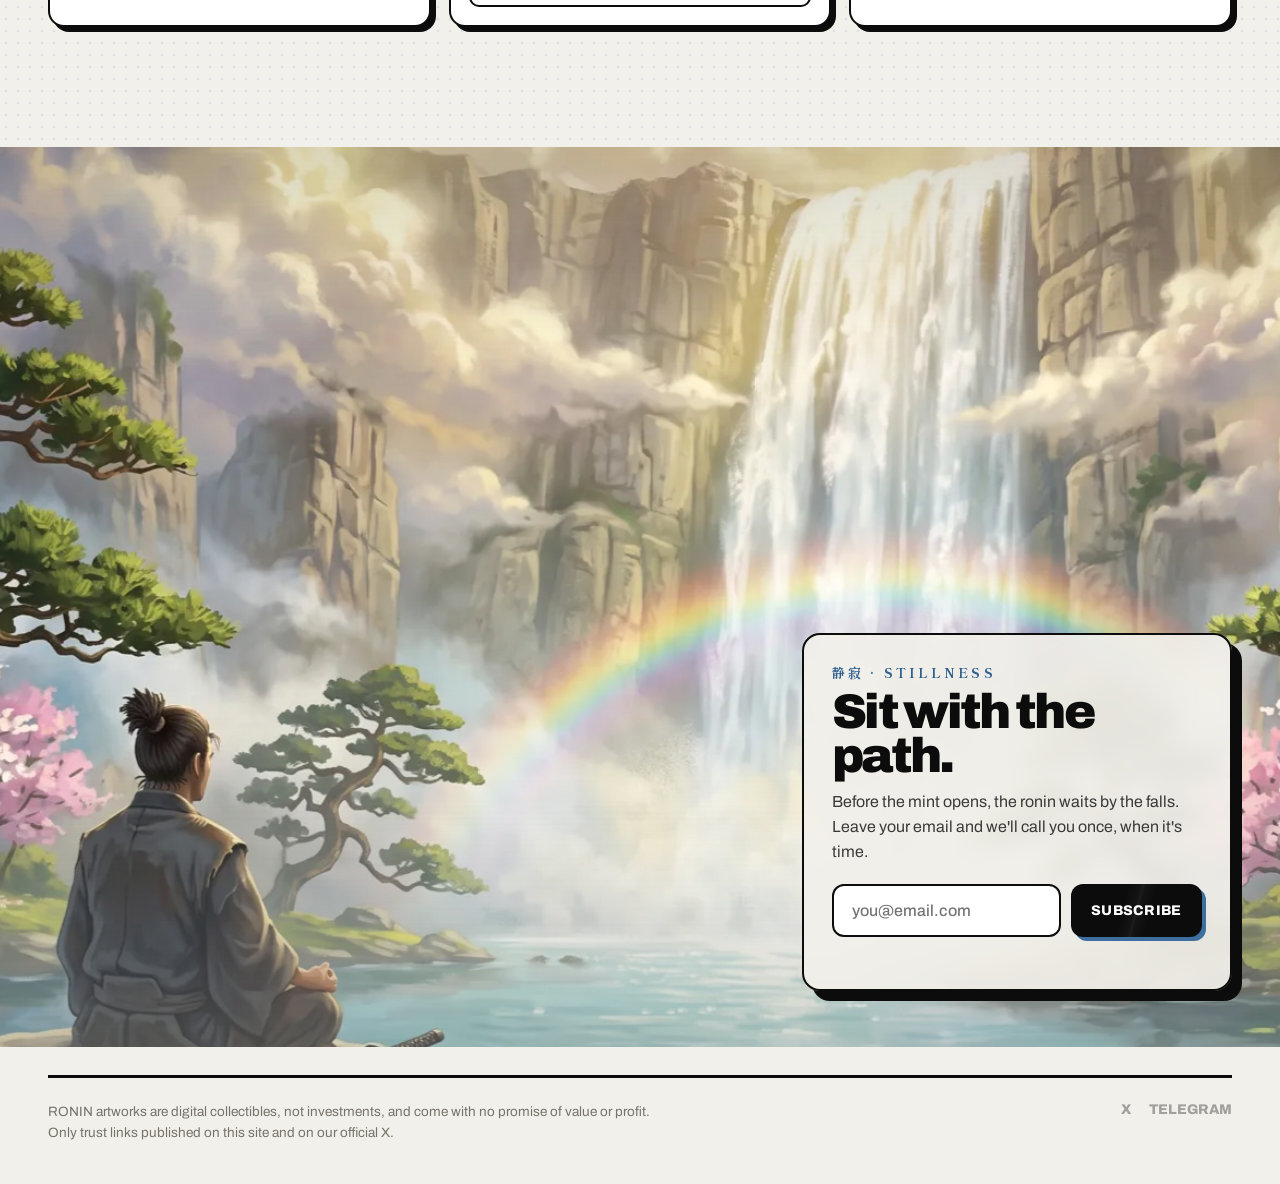
==== commit 28d66bbd: "RONIN · los colores del merch cambian la foto del producto" ====
--- a/index.html
+++ b/index.html
@@ -16,7 +16,7 @@
 <link rel="preconnect" href="https://fonts.googleapis.com">
 <link rel="preconnect" href="https://fonts.gstatic.com" crossorigin>
 <link href="https://fonts.googleapis.com/css2?family=Archivo:ital,wght@0,400;0,600;0,800;0,900;1,800&family=Silkscreen&family=Shippori+Mincho:wght@600;800&family=Old+Standard+TT&display=swap" rel="stylesheet">
-<link rel="stylesheet" href="styles.css?v=1790994818">
+<link rel="stylesheet" href="styles.css?v=1790995300">
 </head>
 <body>
 
@@ -102,7 +102,7 @@
   </div>
 </div></footer>
 
-<script src="config.js?v=1790994818"></script>
-<script src="app.js?v=1790994818"></script>
+<script src="config.js?v=1790995300"></script>
+<script src="app.js?v=1790995300"></script>
 </body>
 </html>
--- a/styles.css
+++ b/styles.css
@@ -1390,3 +1390,10 @@
   nav.open .links a.cur{text-decoration:none;color:#2f5f8e}
 }
 @media (max-width:420px){ nav .wbtn span{max-width:96px;overflow:hidden;text-overflow:ellipsis;white-space:nowrap} .si-link{font-size:12.5px} }
+.dots button{width:18px;height:18px;border-radius:50%;background:var(--c);border:2px solid var(--ink);cursor:pointer;padding:0;transition:transform .15s,box-shadow .15s}
+.dots button:hover{transform:scale(1.15)}
+.dots button.on{box-shadow:0 0 0 2px #fff,0 0 0 4px var(--ink)}
+.prod-col{display:block;margin-top:6px;font:700 12px Archivo;color:var(--mute)}
+.prod-img img{transition:transform .6s,opacity .25s}
+.prod-img img.swap{opacity:0}
+@media (max-width:640px){.dots button{width:14px;height:14px;border-width:1.5px}.dots button.on{box-shadow:0 0 0 1.5px #fff,0 0 0 3px var(--ink)}}
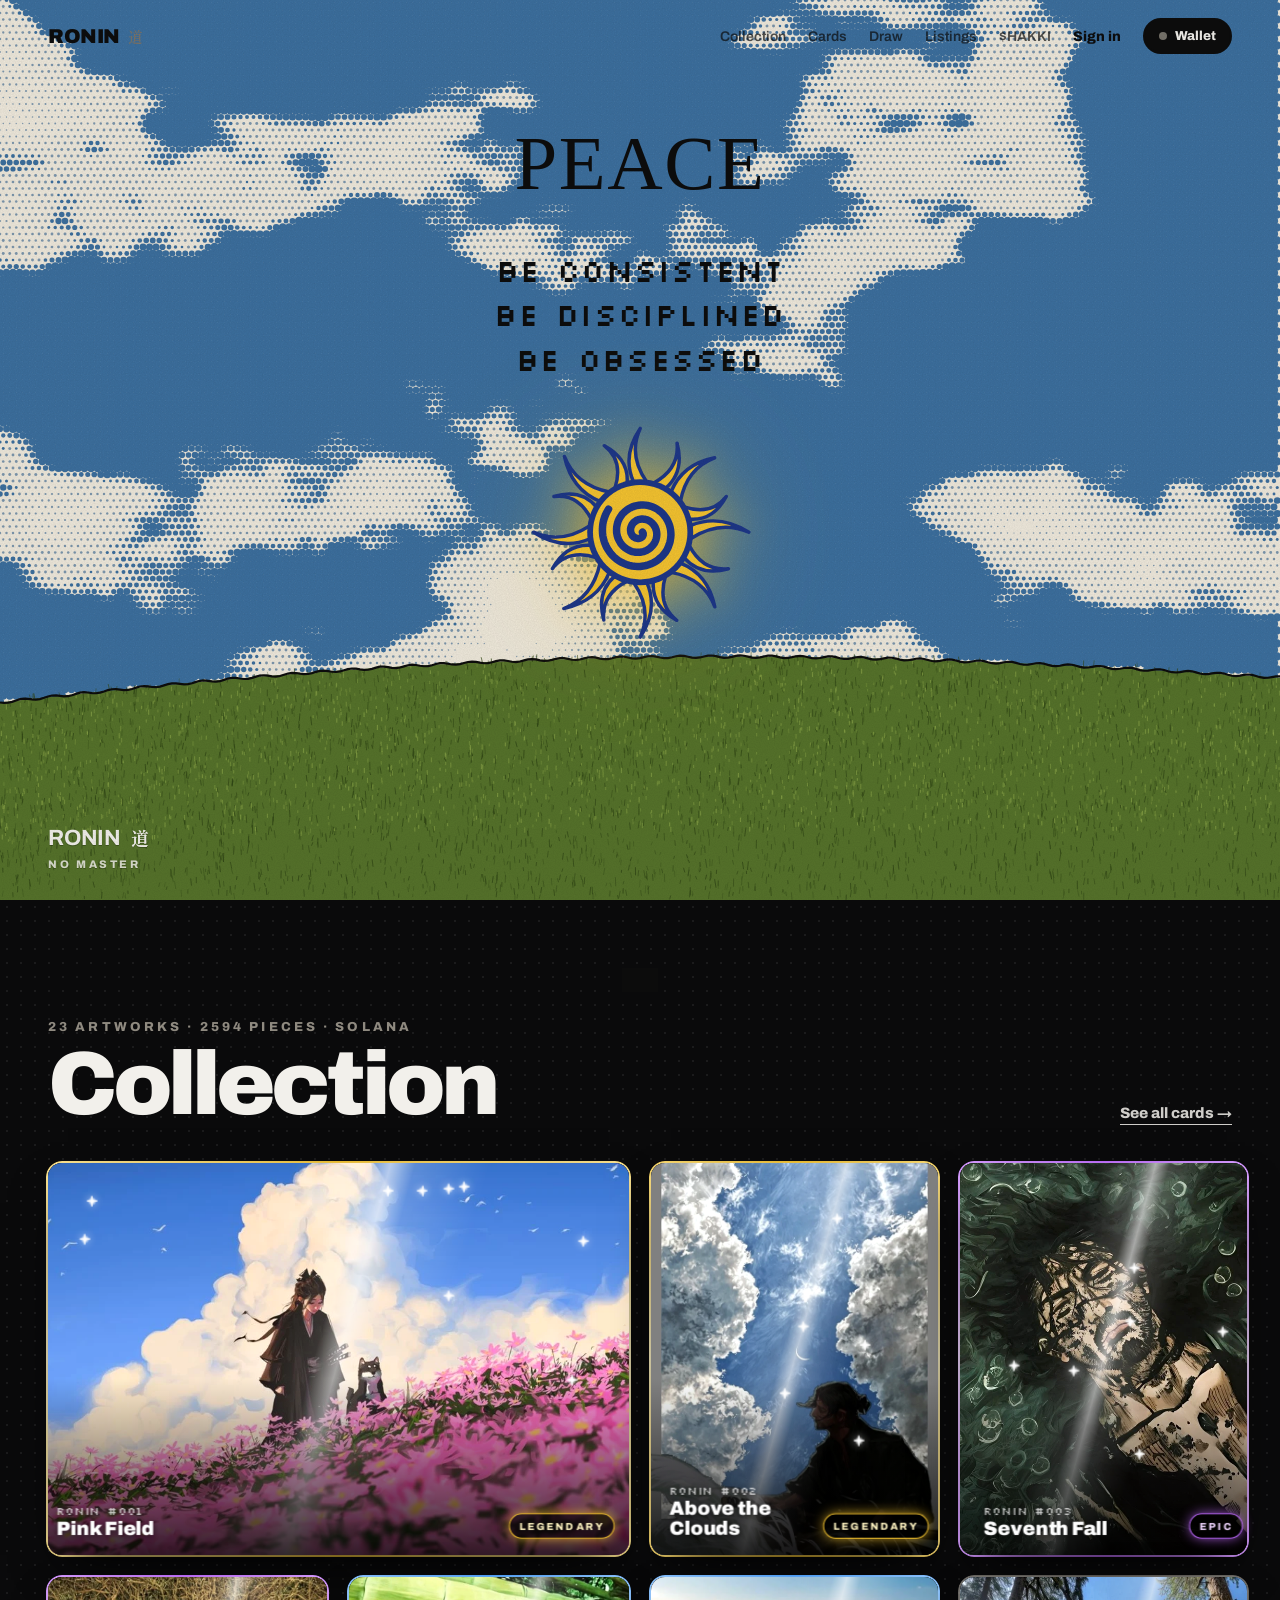
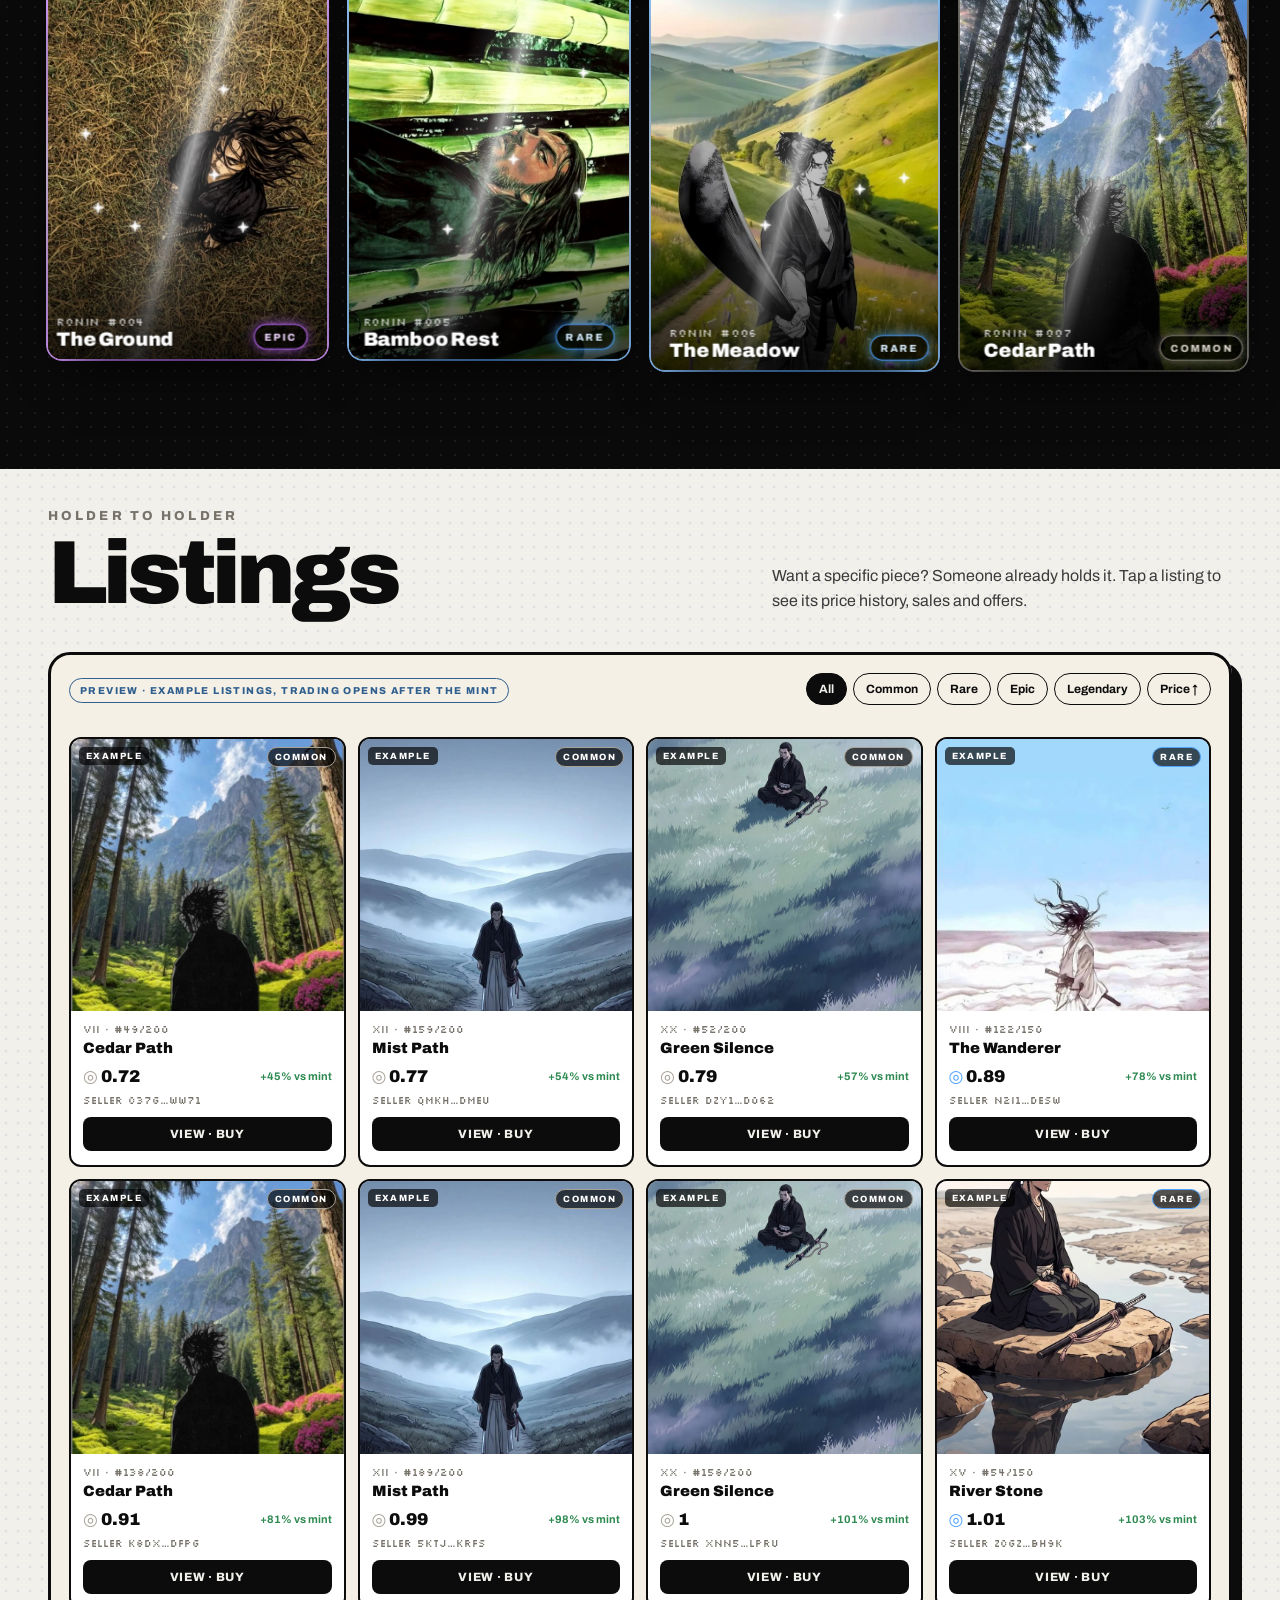
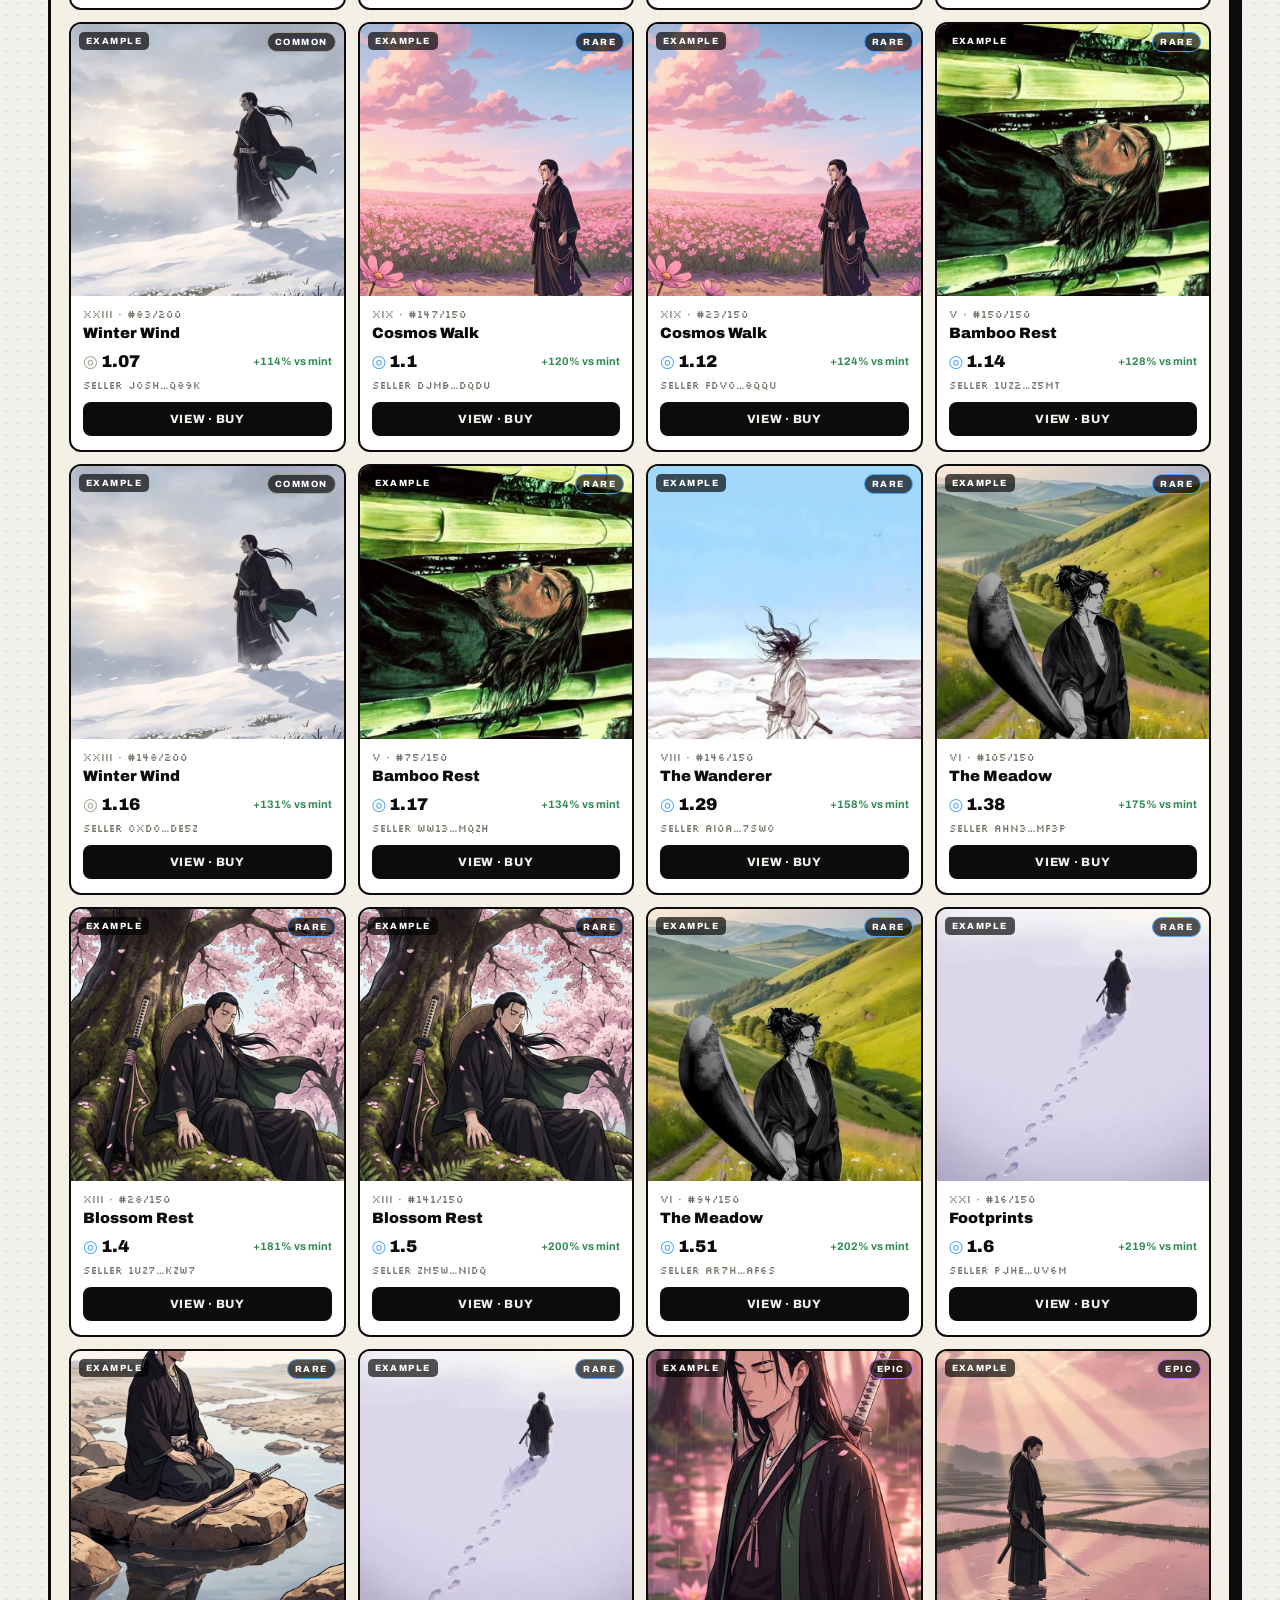
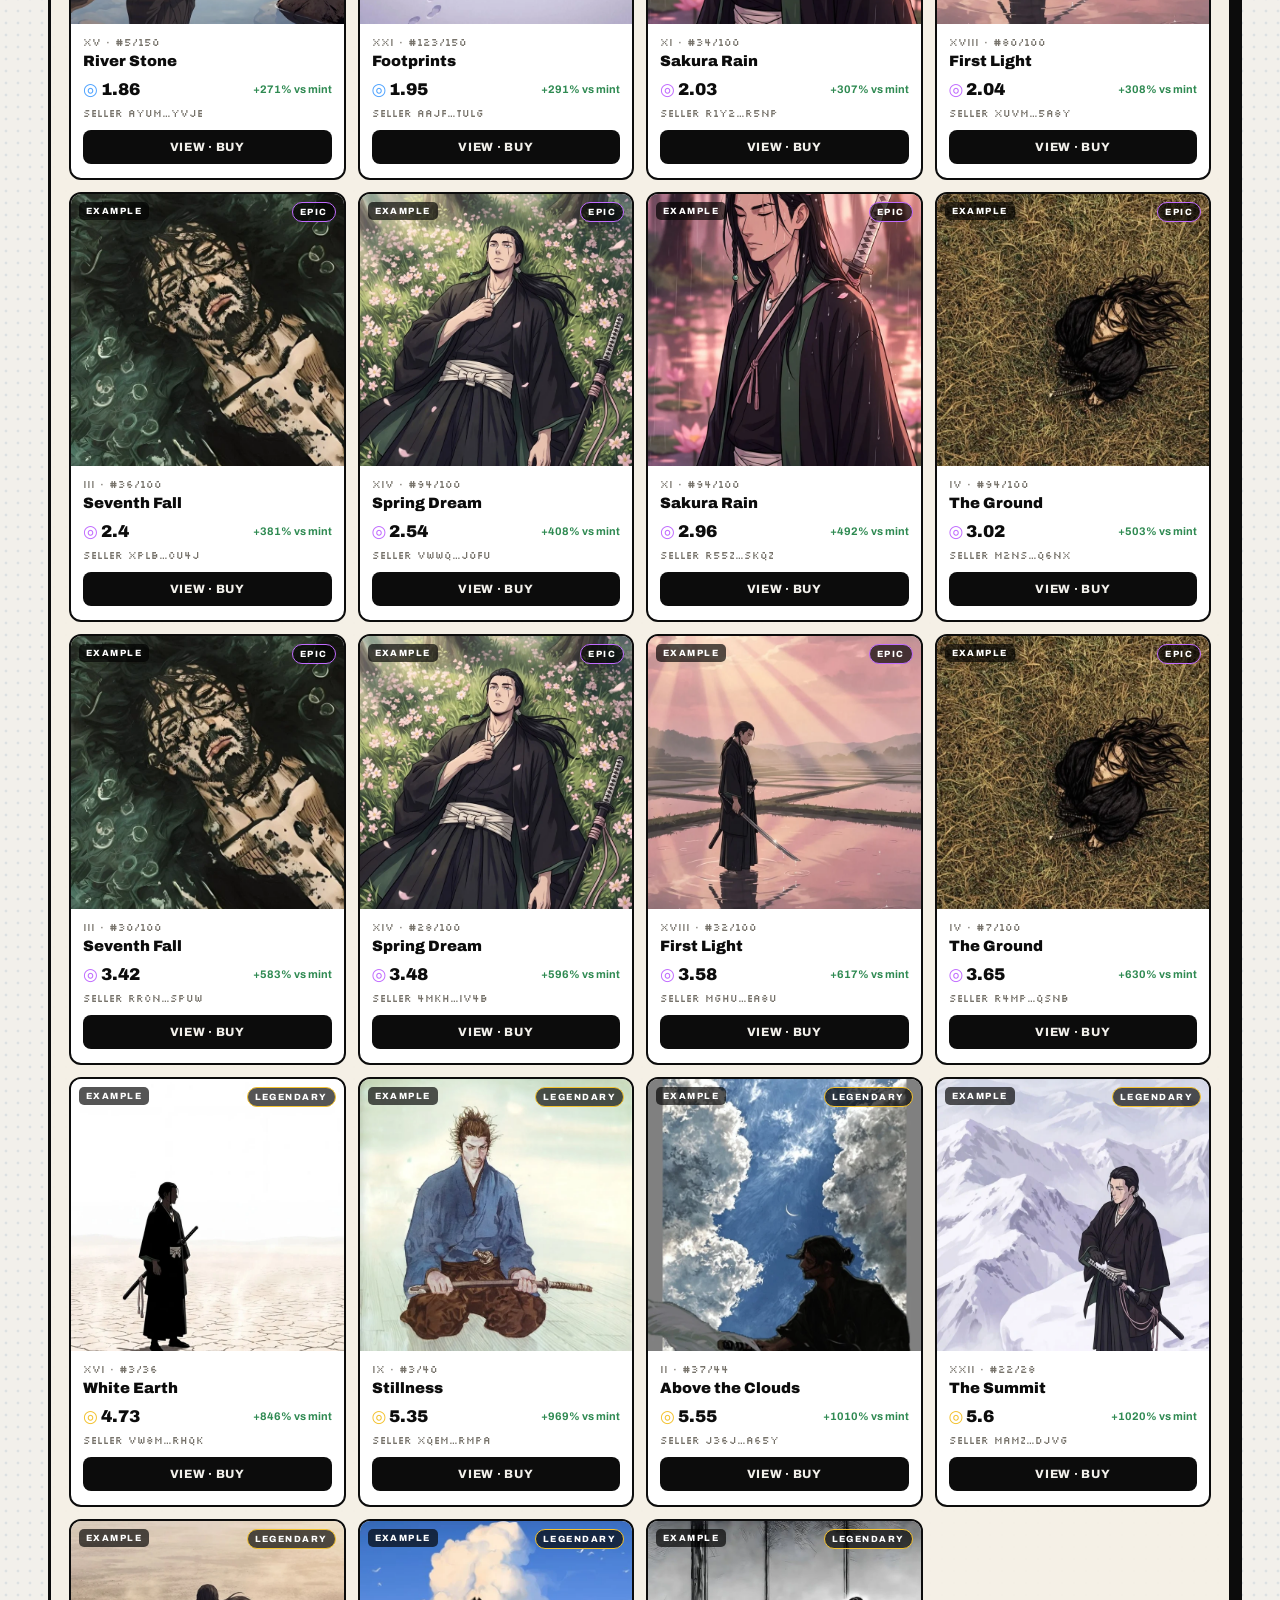
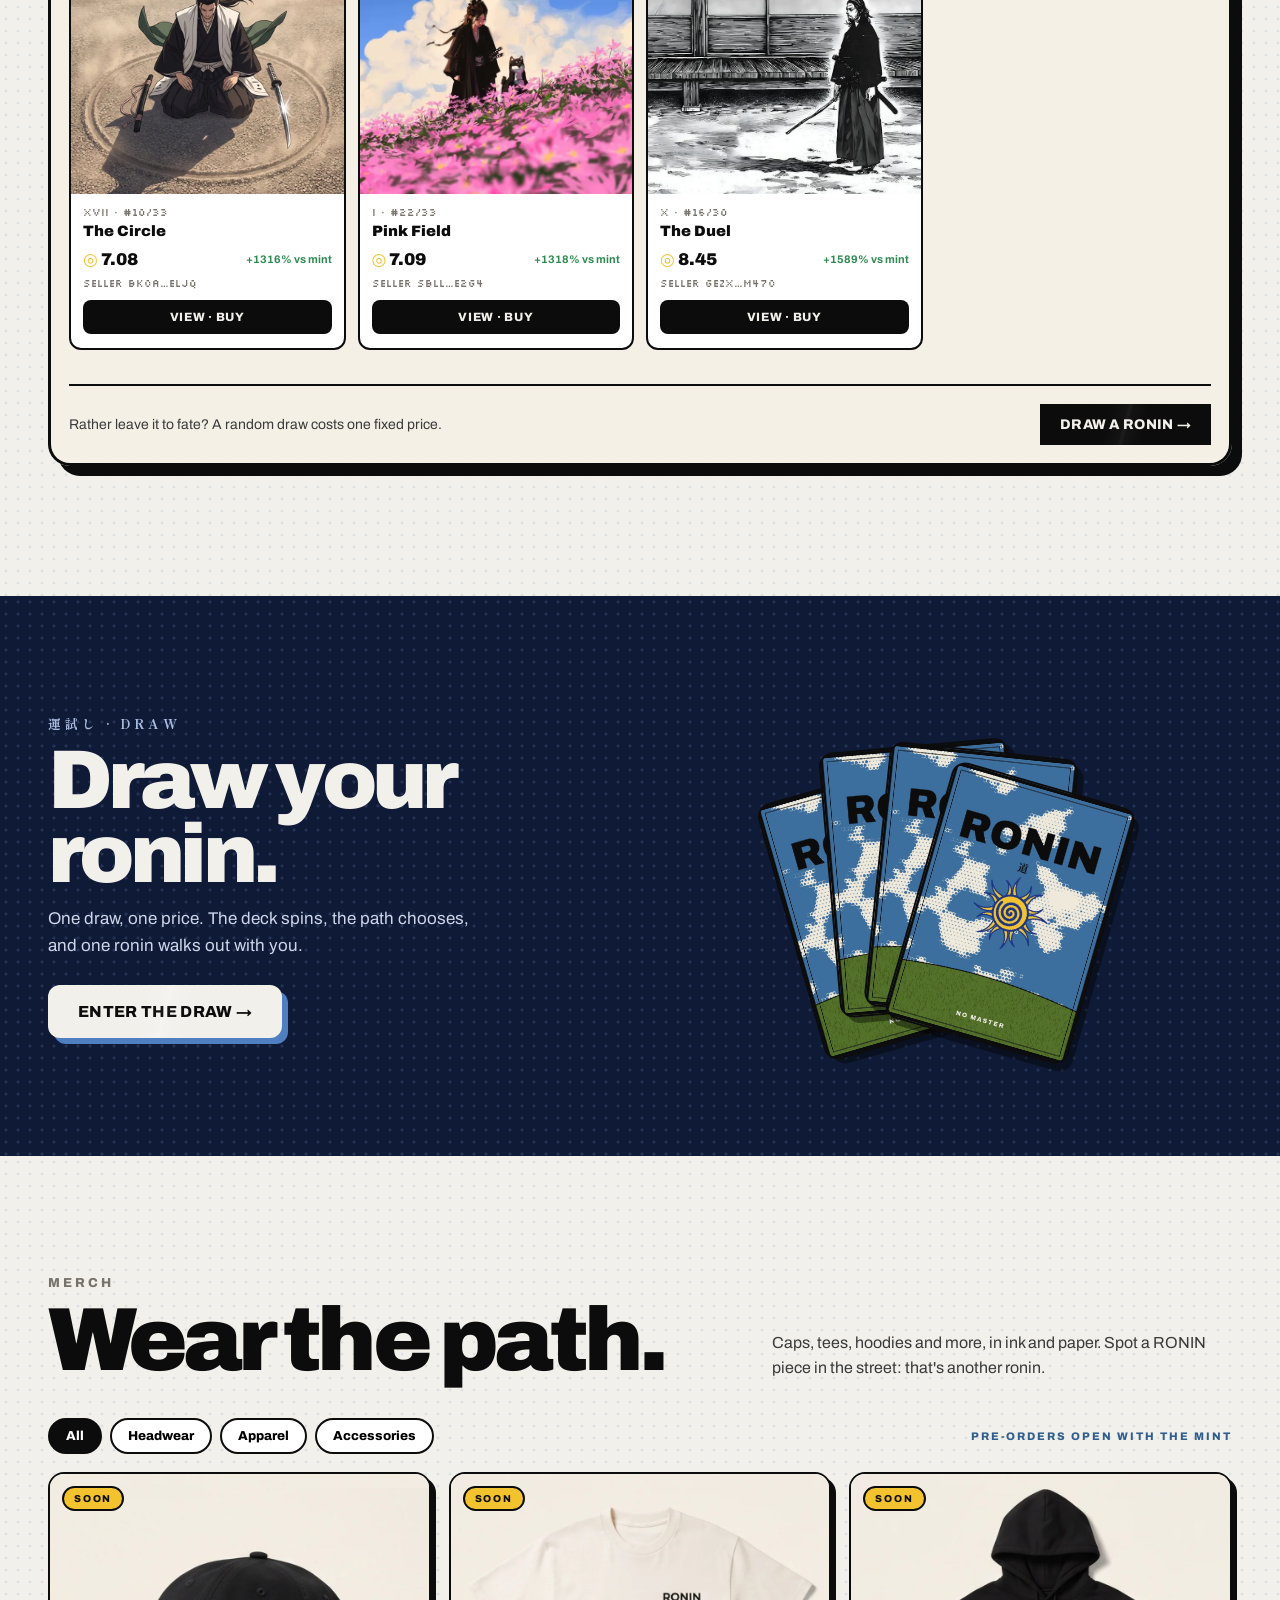
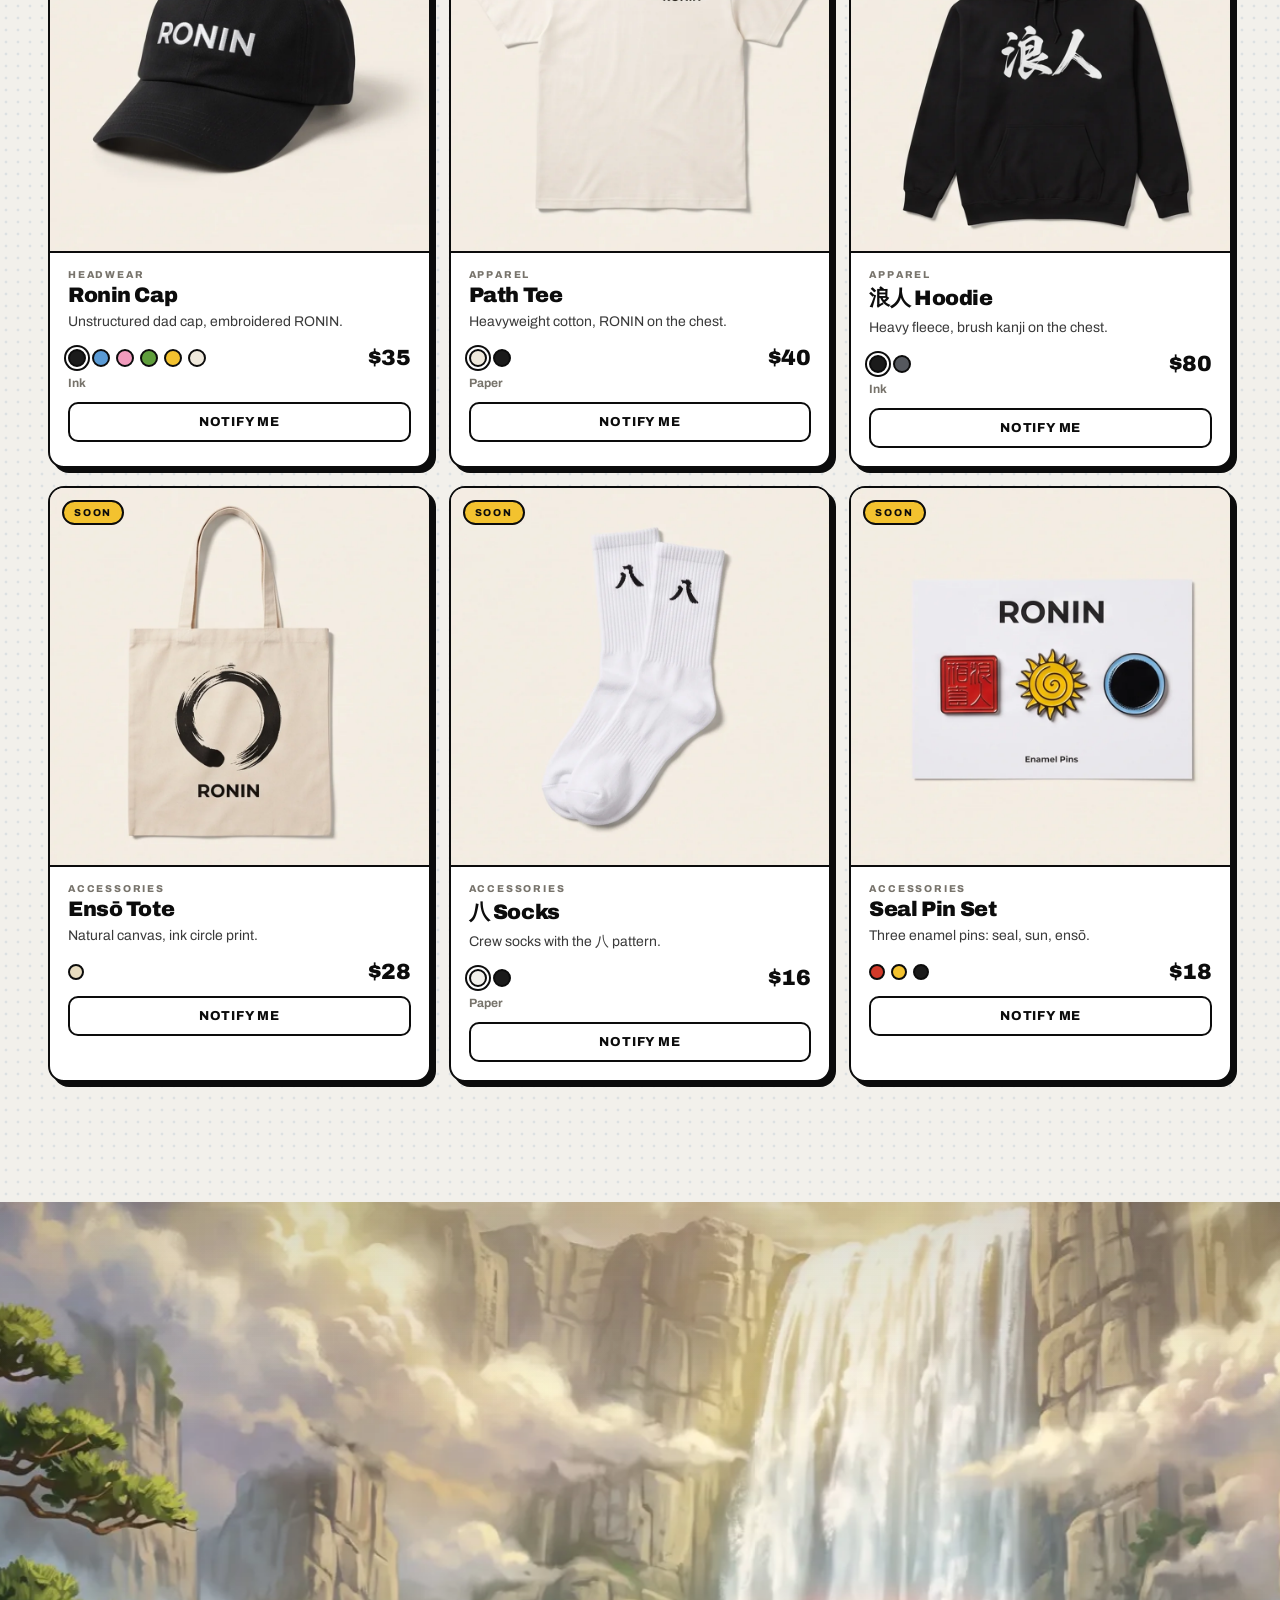
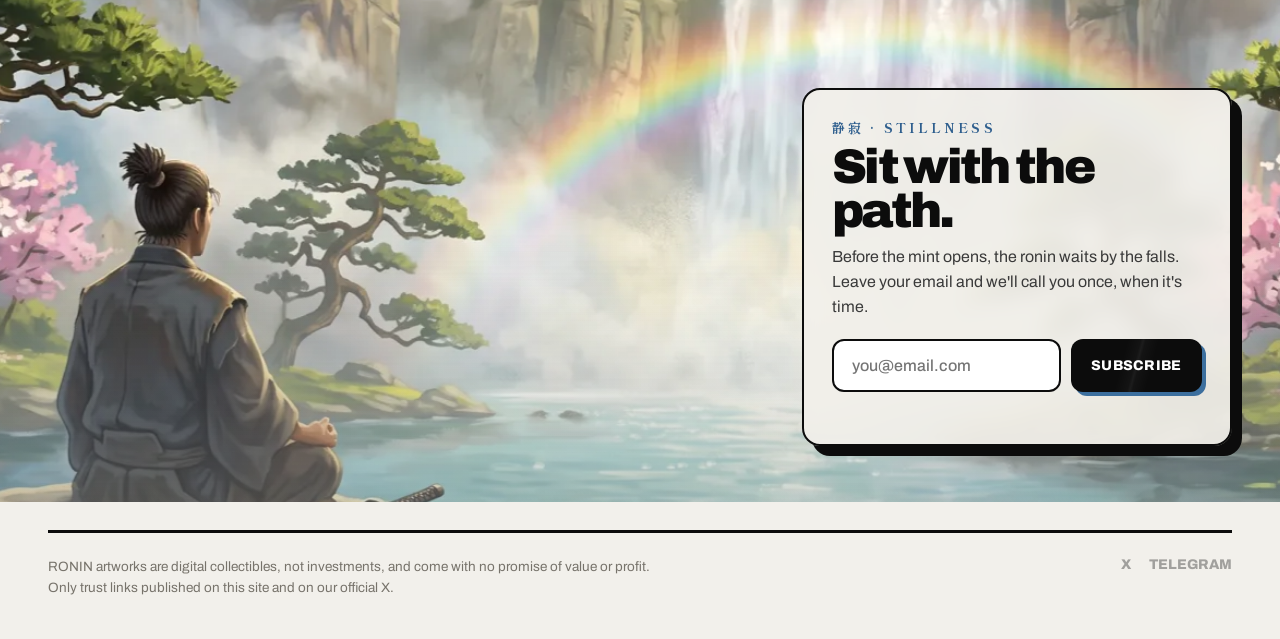
==== commit 5f3fa8e6: "Add 13 new ronin artworks to the collection Co-Authored-By: Claude Opus 5.5 <noreply@anthropic.com>" ====
--- a/index.html
+++ b/index.html
@@ -16,7 +16,7 @@
 <link rel="preconnect" href="https://fonts.googleapis.com">
 <link rel="preconnect" href="https://fonts.gstatic.com" crossorigin>
 <link href="https://fonts.googleapis.com/css2?family=Archivo:ital,wght@0,400;0,600;0,800;0,900;1,800&family=Silkscreen&family=Shippori+Mincho:wght@600;800&family=Old+Standard+TT&display=swap" rel="stylesheet">
-<link rel="stylesheet" href="styles.css?v=1790995300">
+<link rel="stylesheet" href="styles.css?v=1790996535">
 </head>
 <body>
 
@@ -102,7 +102,7 @@
   </div>
 </div></footer>
 
-<script src="config.js?v=1790995300"></script>
-<script src="app.js?v=1790995300"></script>
+<script src="config.js?v=1790996535"></script>
+<script src="app.js?v=1790996535"></script>
 </body>
 </html>
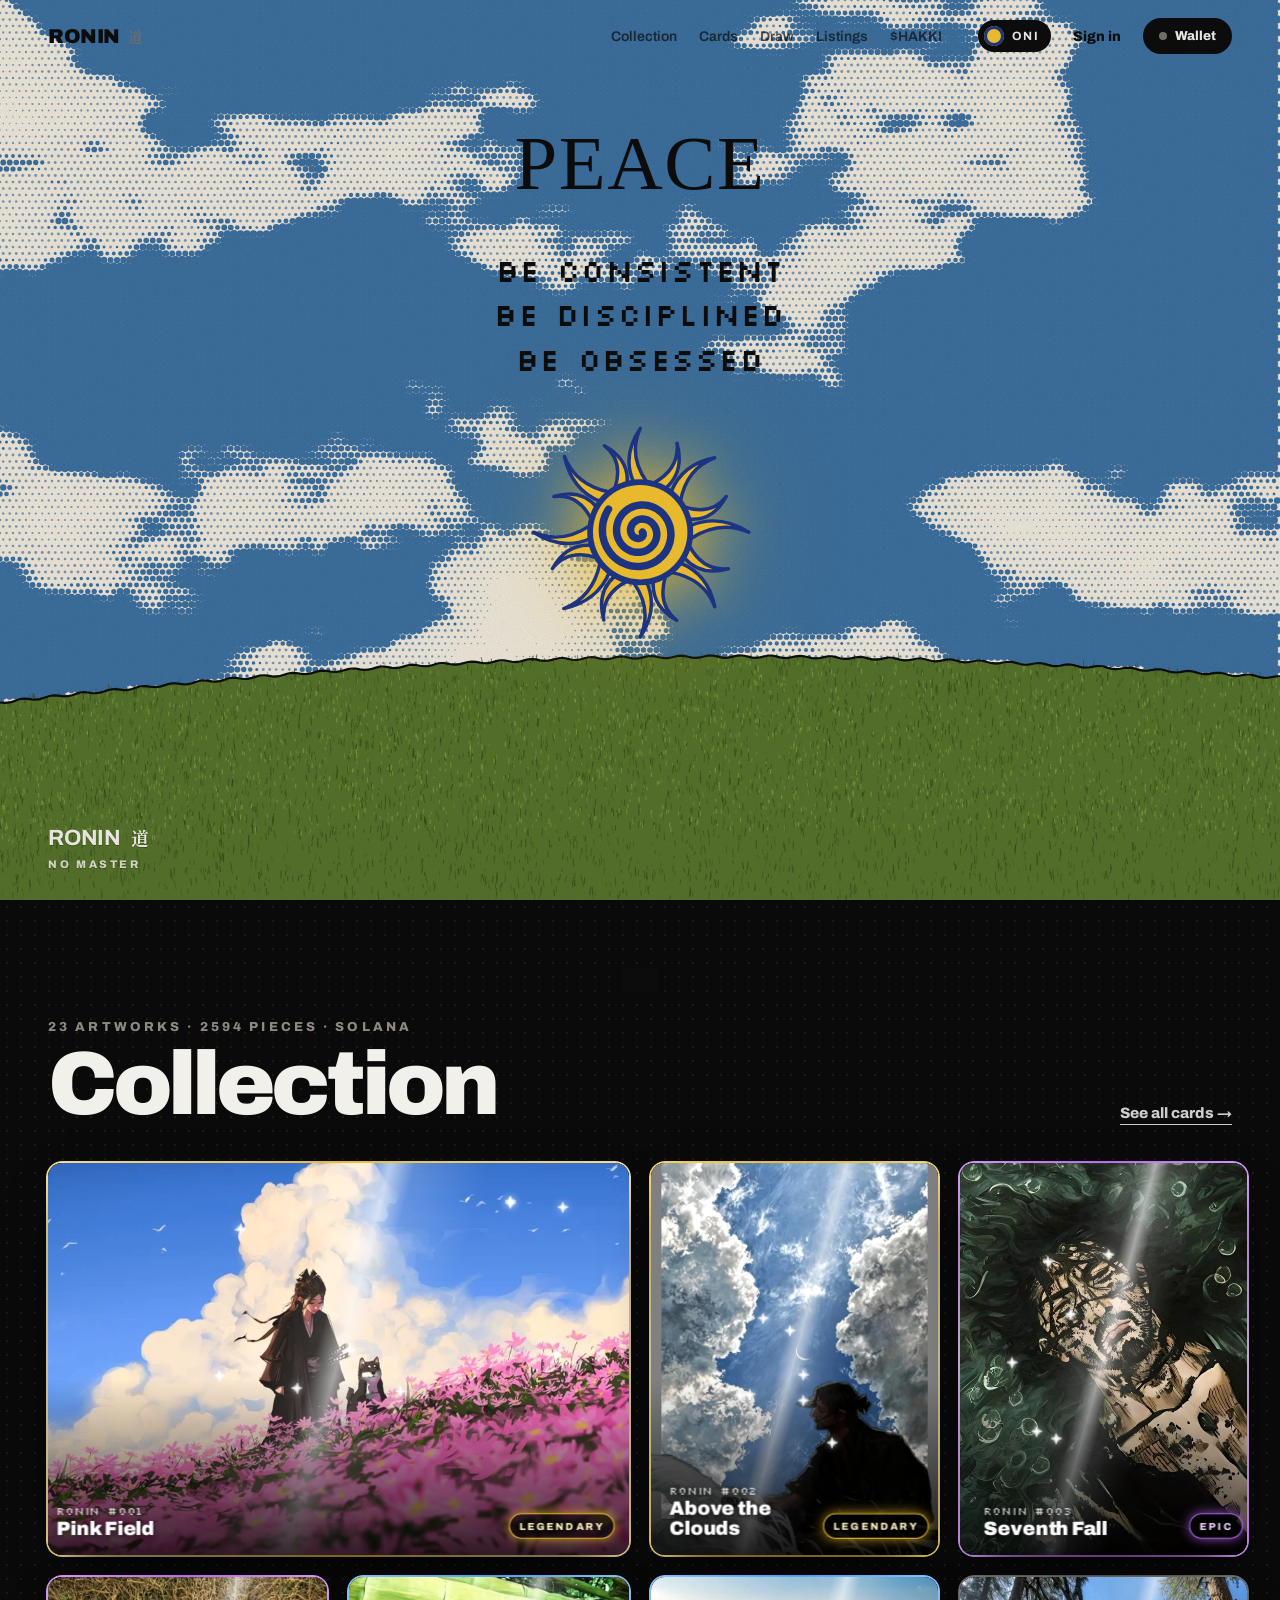
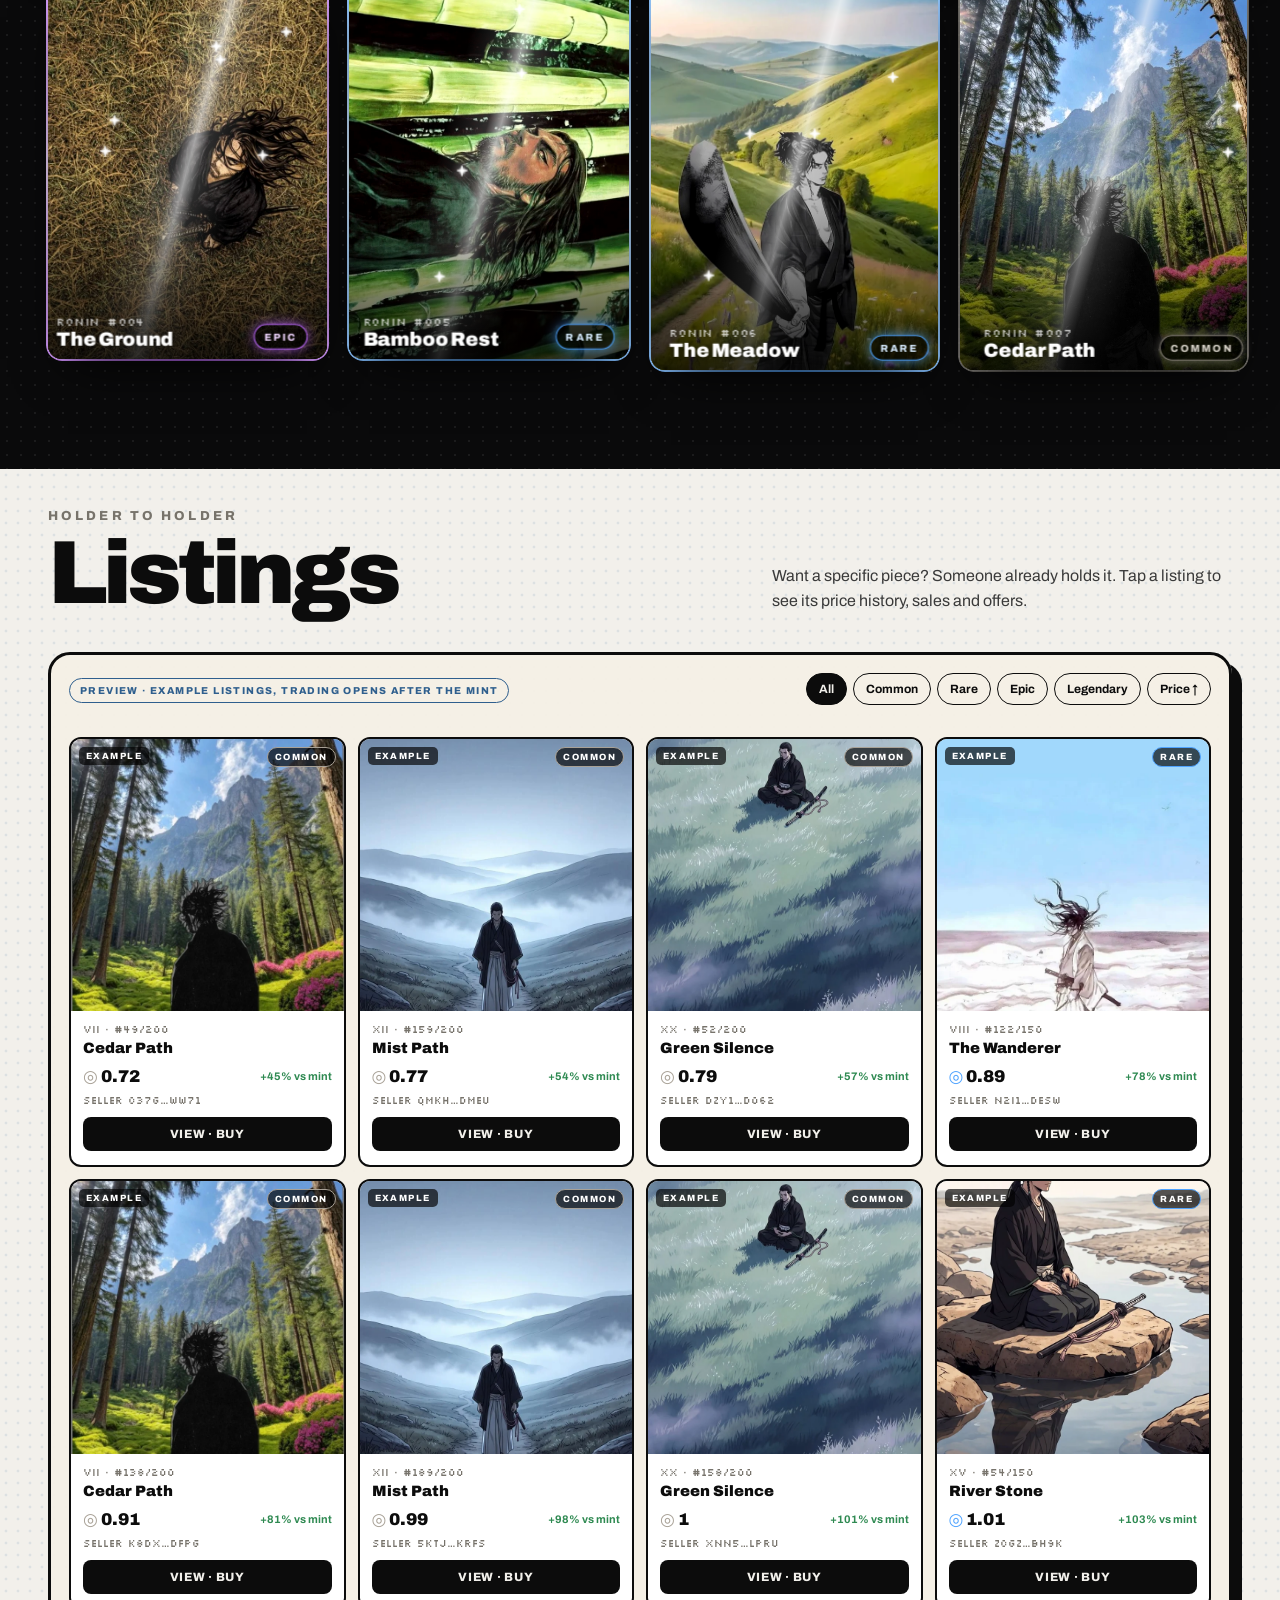
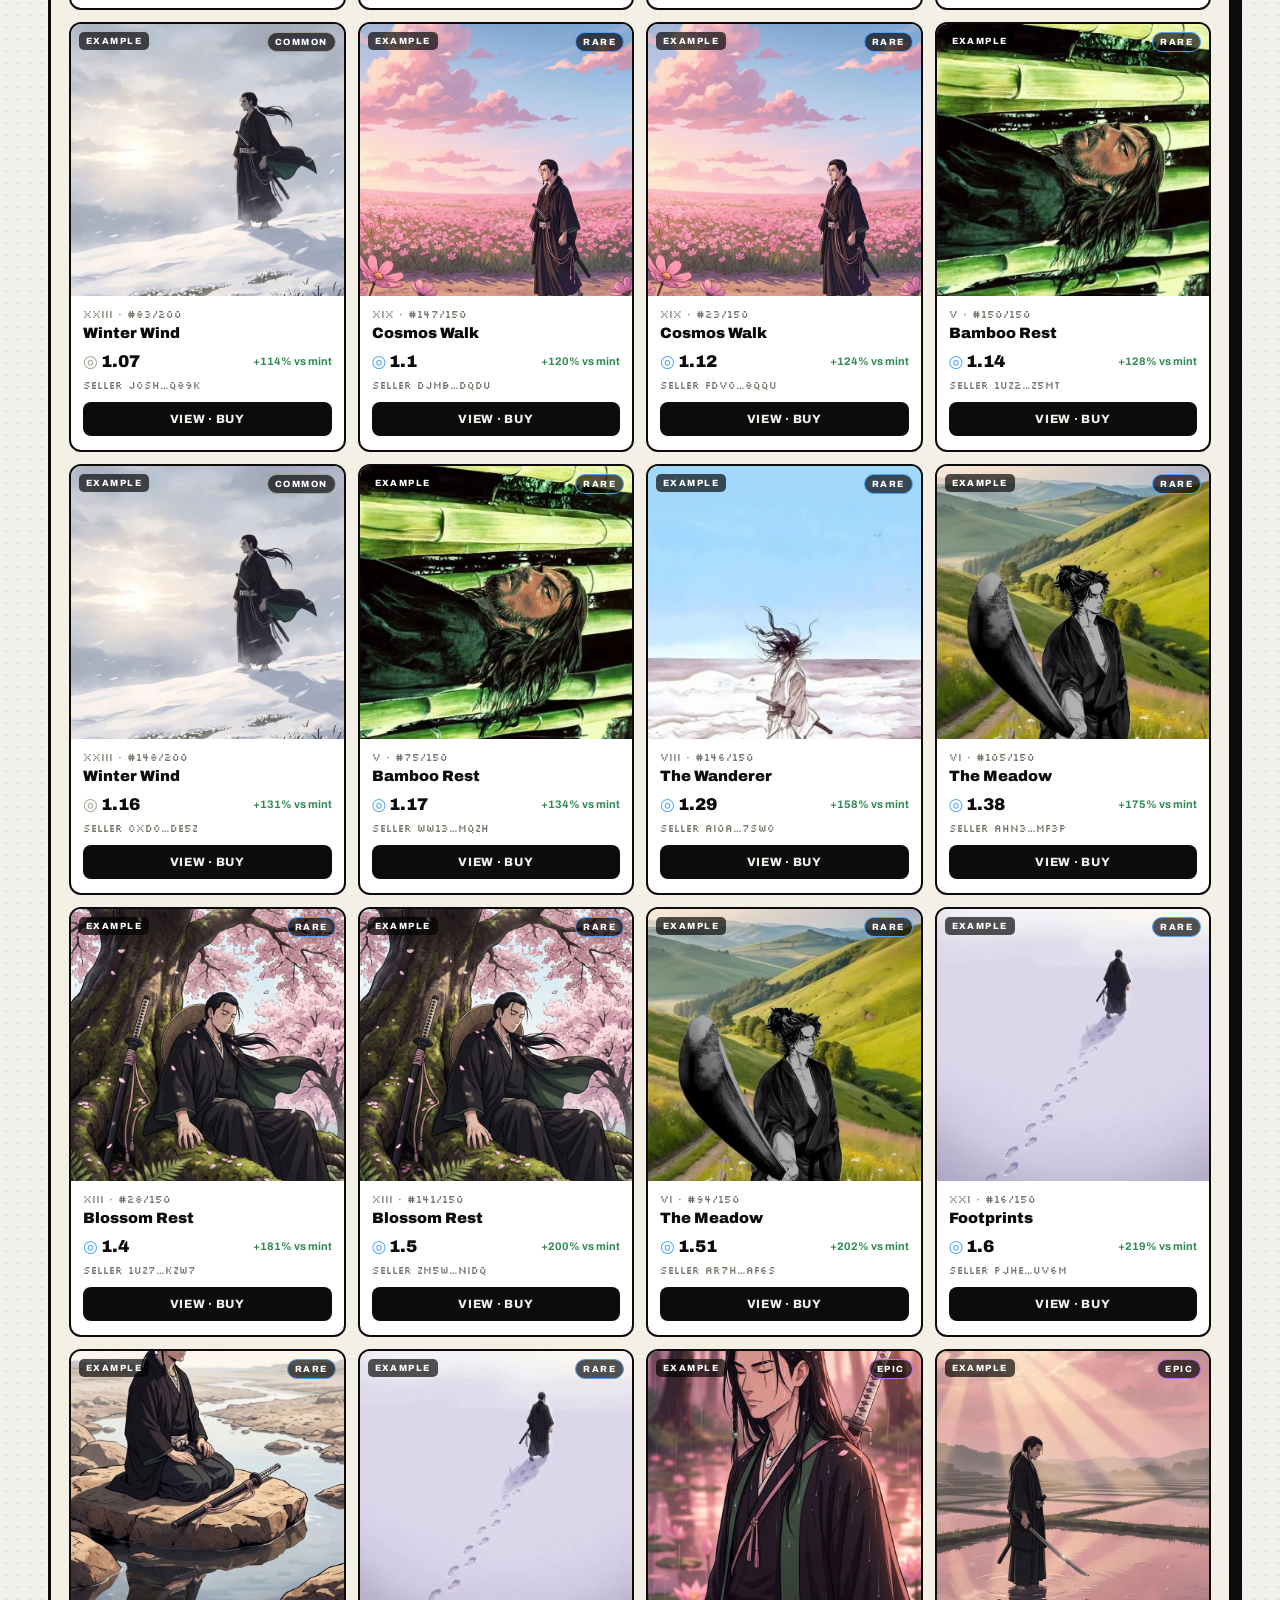
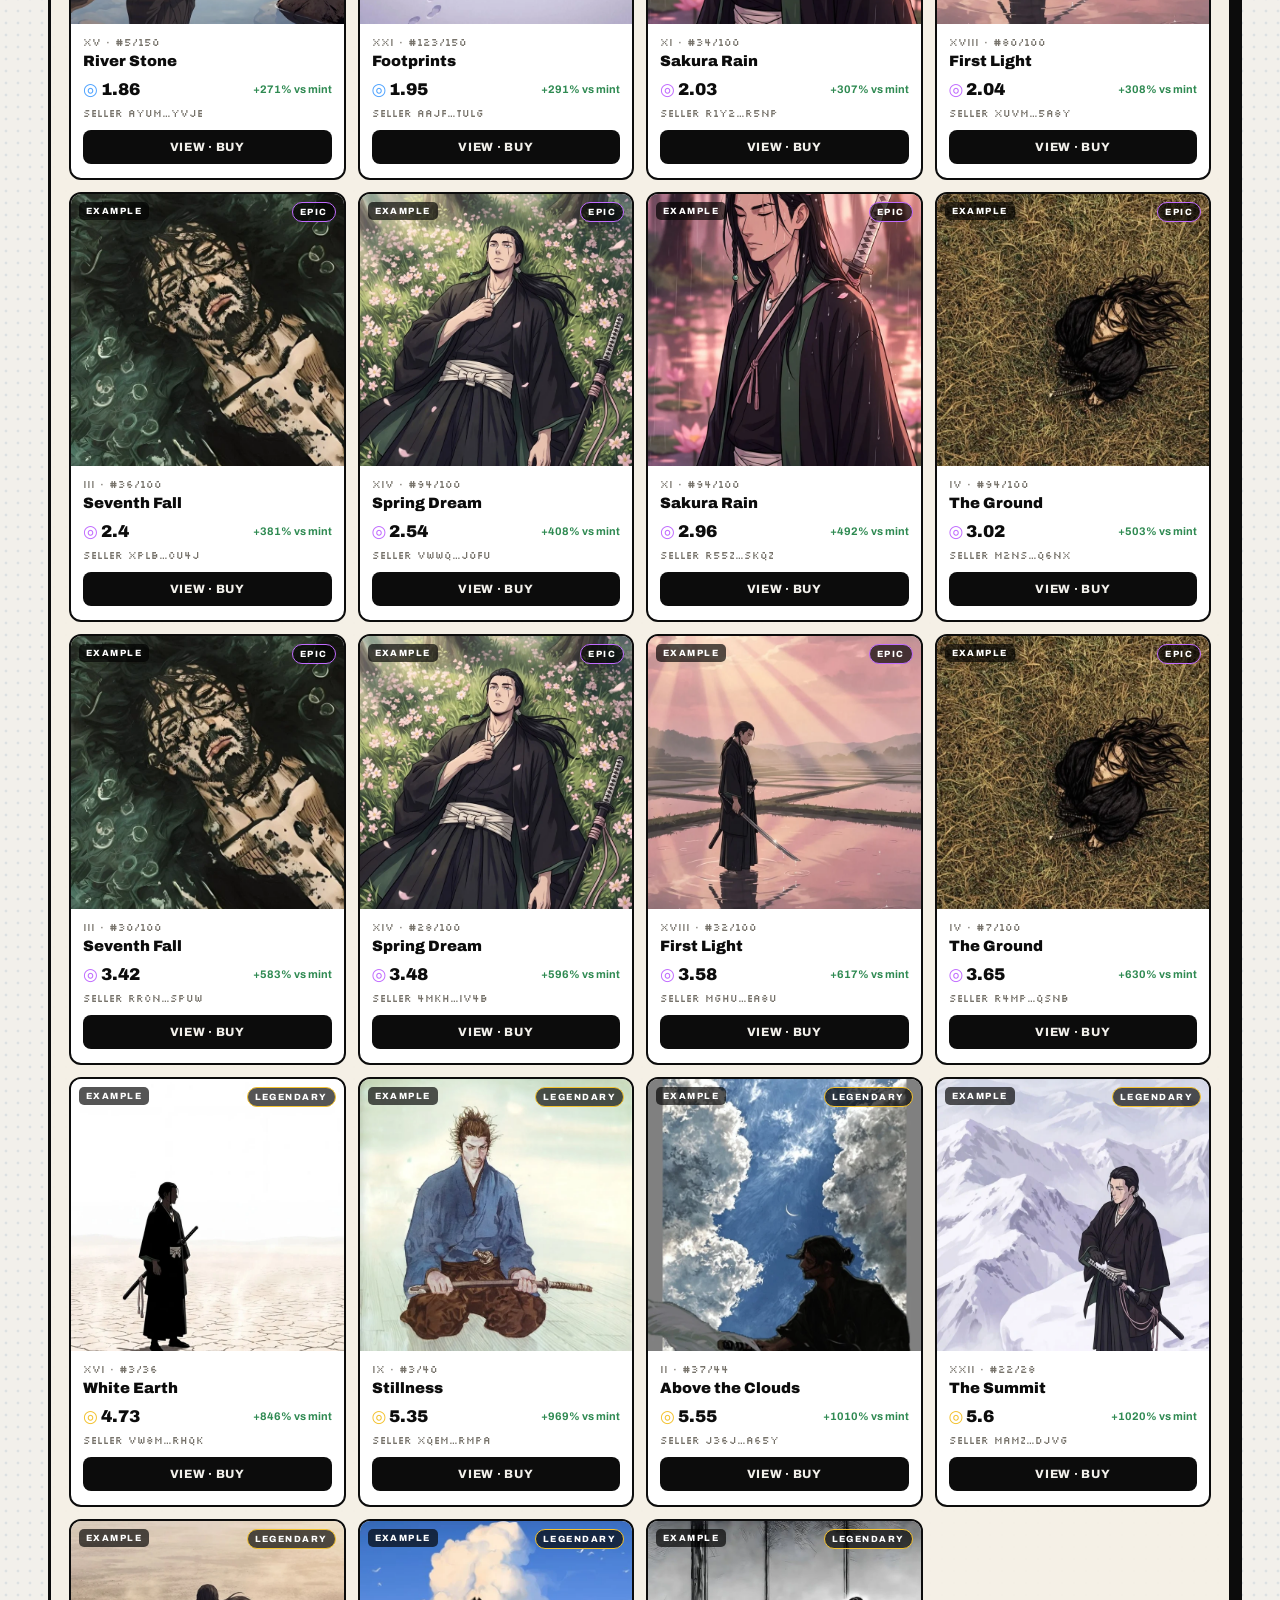
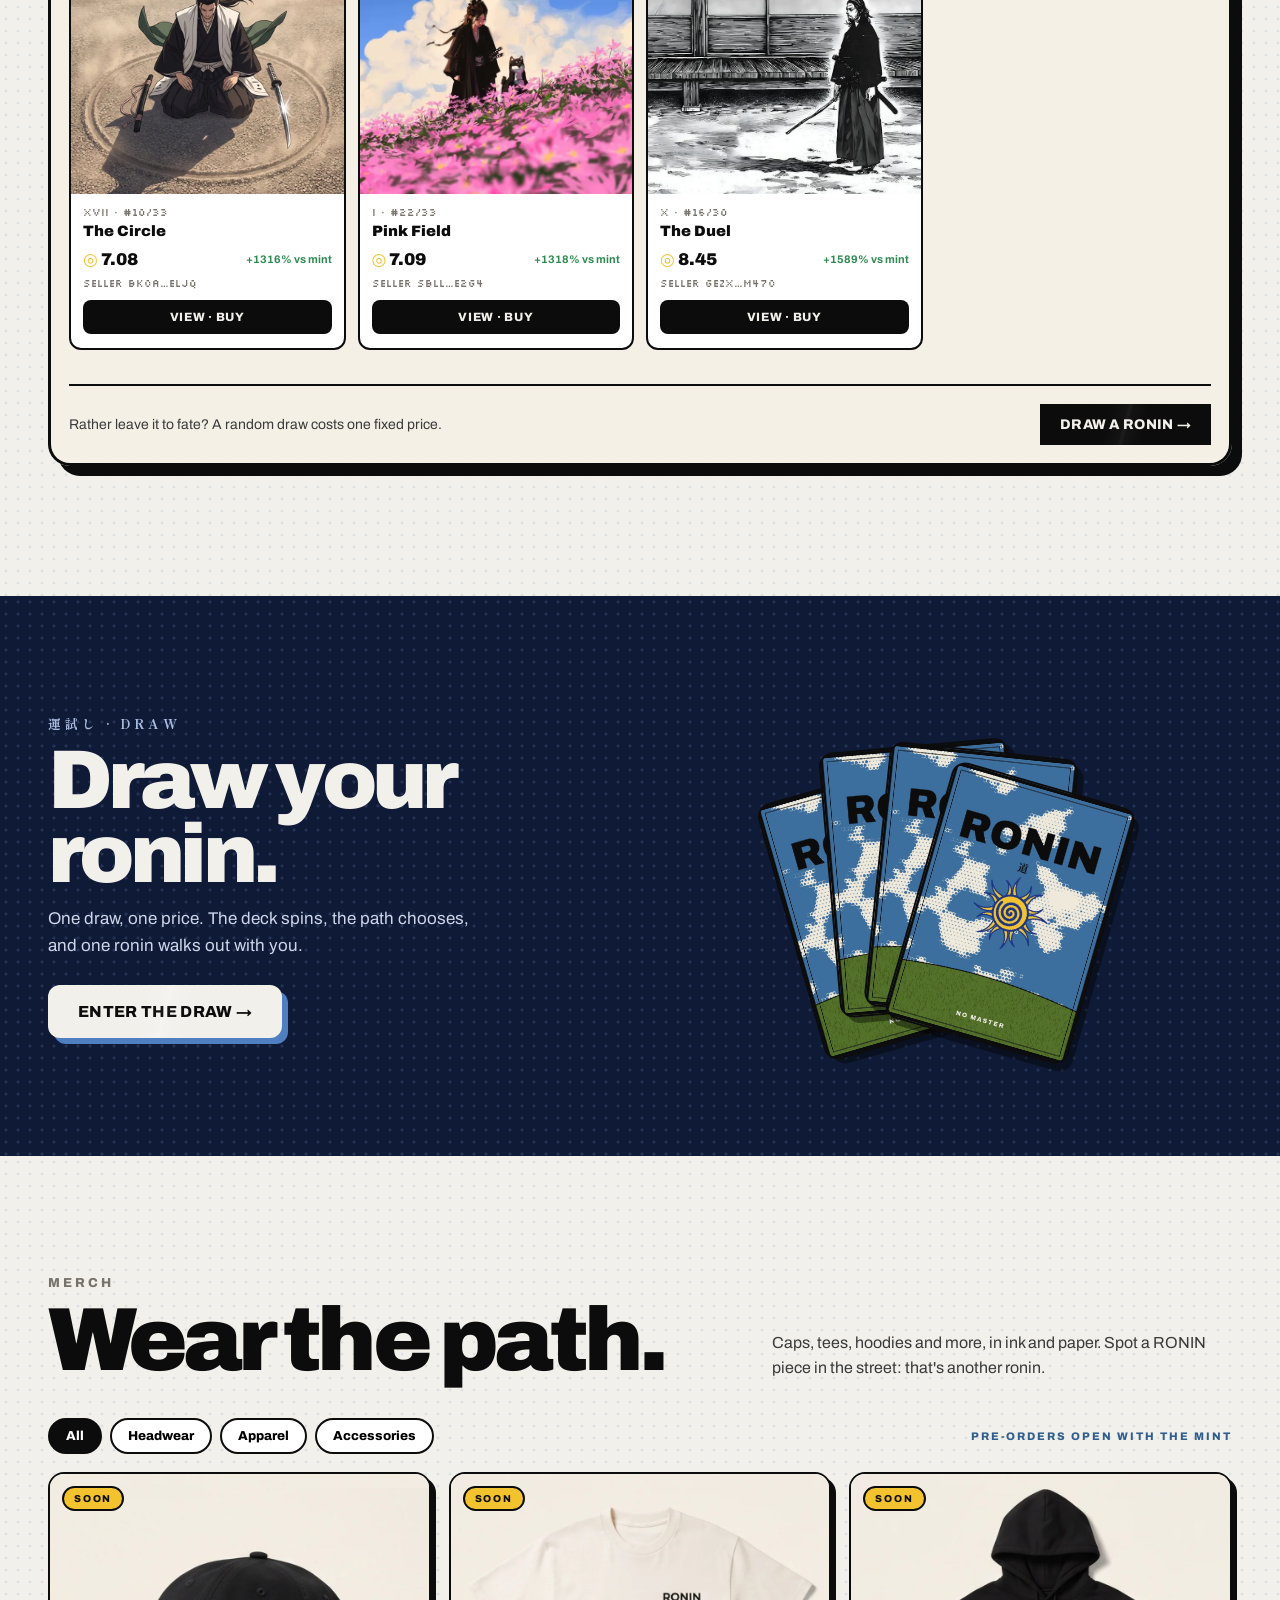
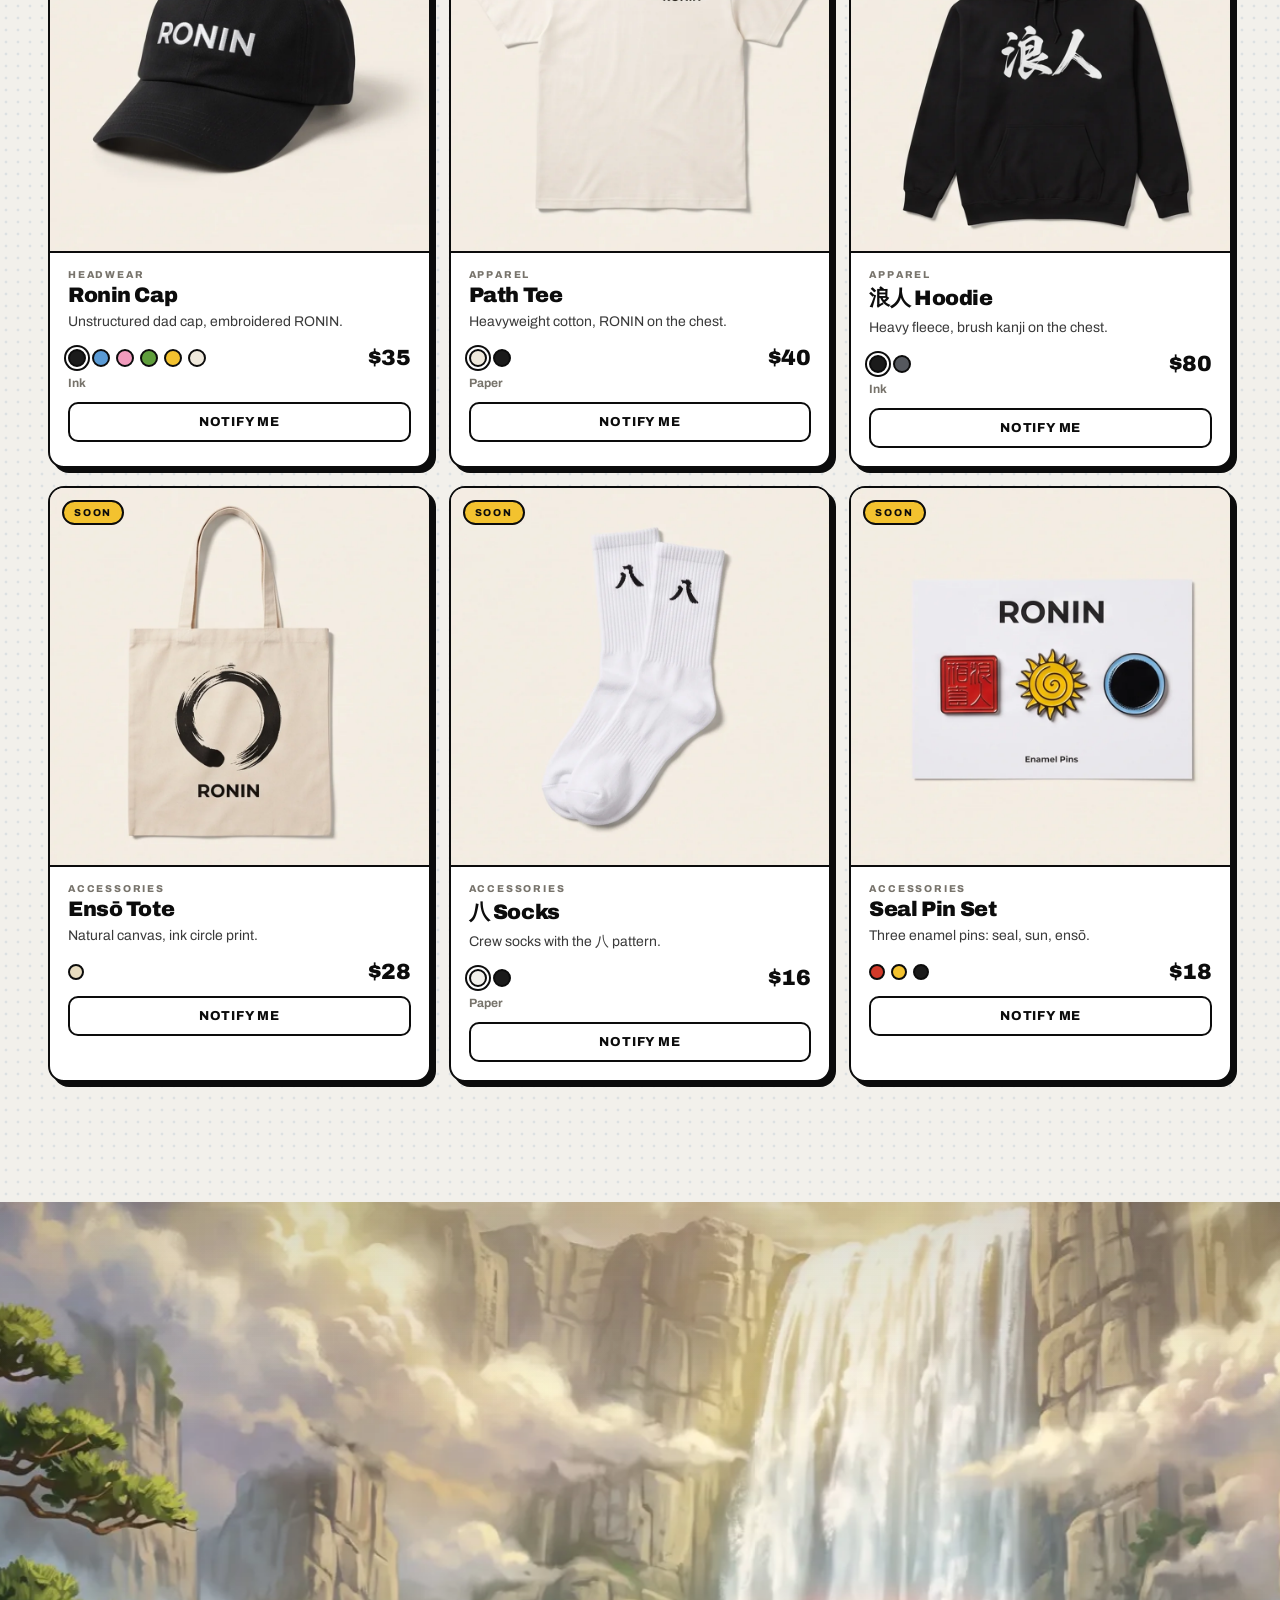
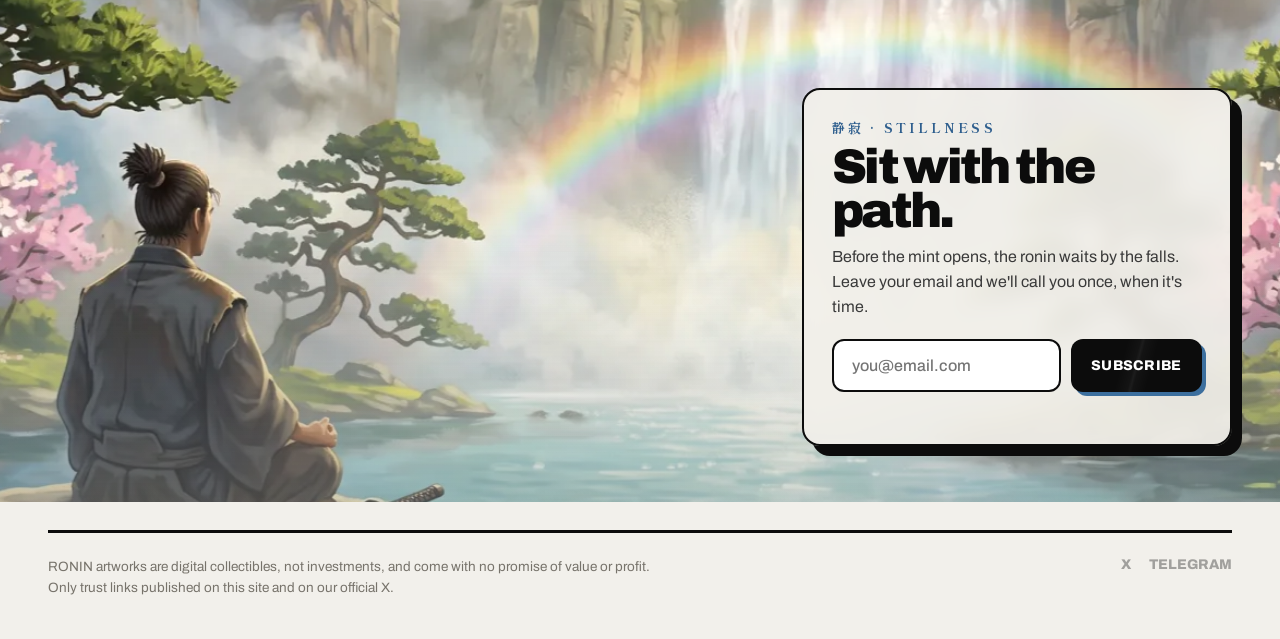
==== commit edd6e144: "ONI: shadow specters instead of oni, a real moon instead of the flame sun Co-Authored-By: Claude Opu" ====
--- a/index.html
+++ b/index.html
@@ -16,7 +16,7 @@
 <link rel="preconnect" href="https://fonts.googleapis.com">
 <link rel="preconnect" href="https://fonts.gstatic.com" crossorigin>
 <link href="https://fonts.googleapis.com/css2?family=Archivo:ital,wght@0,400;0,600;0,800;0,900;1,800&family=Silkscreen&family=Shippori+Mincho:wght@600;800&family=Old+Standard+TT&display=swap" rel="stylesheet">
-<link rel="stylesheet" href="styles.css?v=1790996535">
+<link rel="stylesheet" href="styles.css?v=1791040316">
 </head>
 <body>
 
@@ -102,7 +102,7 @@
   </div>
 </div></footer>
 
-<script src="config.js?v=1790996535"></script>
-<script src="app.js?v=1790996535"></script>
+<script src="config.js?v=1791040316"></script>
+<script src="app.js?v=1791040316"></script>
 </body>
 </html>
--- a/styles.css
+++ b/styles.css
@@ -1397,3 +1397,101 @@
 .prod-img img{transition:transform .6s,opacity .25s}
 .prod-img img.swap{opacity:0}
 @media (max-width:640px){.dots button{width:14px;height:14px;border-width:1.5px}.dots button.on{box-shadow:0 0 0 1.5px #fff,0 0 0 3px var(--ink)}}
+
+/* ===== day ↔ night switch (RONIN ↔ ONI) ===== */
+.world{display:inline-flex;align-items:center;gap:8px;text-decoration:none;font:900 12px Archivo;letter-spacing:.12em;padding:6px 12px 6px 6px;border-radius:99px;background:#0c0c0c;color:#f2f0eb;margin-left:14px;position:relative;overflow:hidden}
+.world i{width:20px;height:20px;border-radius:50%;flex:none;transition:transform .5s cubic-bezier(.6,-.3,.3,1.4)}
+.world .w-sun{background:#f3c22f;box-shadow:0 0 0 3px #1d3687 inset}
+.world .w-moon{position:absolute;left:6px;top:6px;background:#efe6cf;box-shadow:inset -6px -2px 0 #c4152c;transform:translateY(30px)}
+.world:hover .w-sun{transform:translateY(-30px)} .world:hover .w-moon{transform:none}
+html[data-world=oni] .world{background:#efe6cf;color:#0a0a12}
+html[data-world=oni] .world .w-sun{transform:translateY(30px)} html[data-world=oni] .world .w-moon{transform:none}
+html[data-world=oni] .world:hover .w-moon{transform:translateY(-30px)} html[data-world=oni] .world:hover .w-sun{transform:none}
+body::before{content:"";position:fixed;left:50%;top:50%;width:10px;height:10px;border-radius:50%;background:#07070d;transform:translate(-50%,-50%) scale(0);z-index:999;pointer-events:none;transition:transform .55s cubic-bezier(.7,0,.3,1)}
+html[data-world=oni] body::before{background:#f2f0eb}
+body.w-going::before{transform:translate(-50%,-50%) scale(400)}
+html[data-world=oni] body{animation:wIn .6s ease-out}
+@keyframes wIn{from{filter:brightness(2.2)}}
+@media(max-width:760px){.world b{display:none}.world{padding:6px;margin-left:auto}}
+
+/* ===== ONI: the night world ===== */
+html[data-world=oni]{--paper:#0a0a12;--paper-2:#14121f;--ink:#efe6cf;--ink-2:#c9bfa8;--mute:#8d86a0;--sun:#c4152c;--navy:#c4152c}
+html[data-world=oni] body{background:var(--paper);color:var(--ink)}
+html[data-world=oni] body::after{mix-blend-mode:screen;opacity:.08}
+html[data-world=oni] nav.solid{border-bottom-color:#fff1}
+html[data-world=oni] .btn{background:#c4152c;color:#f6efe0}
+html[data-world=oni] .btn:hover{box-shadow:4px 4px 0 #efe6cf}
+html[data-world=oni] .btn.ghost{background:transparent;color:var(--ink);box-shadow:inset 0 0 0 2px var(--ink)}
+html[data-world=oni] .sky .peace{color:#c4152c}
+html[data-world=oni] ::selection{background:#c4152c;color:#fff}
+html[data-world=oni] .sun{filter:drop-shadow(0 0 24px #efe6cf88) drop-shadow(0 0 70px #c4152c77);animation-direction:reverse}
+html[data-world=oni] .sky-foot .tag{color:#efe6cf;text-shadow:0 1px 0 #000}
+html[data-world=oni] .mote{background:#ff7a45;box-shadow:0 0 8px #ff3d1f}
+/* ONI panels: lacquer black, bone text, blood accents */
+html[data-world=oni] .market::before,html[data-world=oni] .shop::before{background:radial-gradient(#c4152c22 1.2px,transparent 1.7px) 0 0/12px 12px}
+html[data-world=oni] .board{background:#12101cf2;color:var(--ink);border-color:#efe6cf;box-shadow:10px 10px 0 #c4152c}
+html[data-world=oni] .chip-ex,html[data-world=oni] .shop-note{color:#ff5a6e;border-color:#ff5a6e}
+html[data-world=oni] .lst{background:#1a1726;border-color:#efe6cf55}
+html[data-world=oni] .lst button:hover{background:#c4152c;color:#fff}
+html[data-world=oni] .lst .up{color:#ff8a8a}
+html[data-world=oni] .board-foot{border-top-color:#efe6cf33}
+html[data-world=oni] .board-foot .btn{background:#c4152c;color:#fff}
+html[data-world=oni] .tz{background:#160a12}
+html[data-world=oni] .tz::before{background:radial-gradient(#c4152c33 1.3px,transparent 1.8px) 0 0/12px 12px}
+html[data-world=oni] .tz .eyebrow{color:#ff8a96} html[data-world=oni] .tz p{color:#d8c9c4}
+html[data-world=oni] .tz-go{background:#efe6cf;color:#0a0a12;box-shadow:6px 6px 0 #c4152c}
+html[data-world=oni] .shop-f button{background:#1a1726;color:var(--ink);border-color:#efe6cf55}
+html[data-world=oni] .shop-f button.on{background:#efe6cf;color:#0a0a12}
+html[data-world=oni] .prod{background:#15121f;border-color:#efe6cf55;box-shadow:5px 5px 0 #c4152c}
+html[data-world=oni] .prod:hover{box-shadow:8px 8px 0 #c4152c}
+html[data-world=oni] .prod-img{background:#0e0c16;border-bottom-color:#efe6cf33}
+html[data-world=oni] .prod-img img{filter:brightness(.9) contrast(1.05)}
+html[data-world=oni] .prod-go{border-color:#efe6cf55} html[data-world=oni] .prod-go:hover{background:#c4152c;border-color:#c4152c;color:#fff}
+html[data-world=oni] .falls{background:#0a0a12}
+html[data-world=oni] .fl-fog{background:linear-gradient(0deg,#c4152c30,transparent)}
+html[data-world=oni] .fl-card{background:#0d0b16e6;border-color:#efe6cf;box-shadow:10px 10px 0 #c4152c}
+html[data-world=oni] .fl-card .eyebrow{color:#ff8a96}
+html[data-world=oni] .fl-card .sub-form input{background:#1a1726;color:var(--ink);border-color:#efe6cf88}
+html[data-world=oni] .fl-card .sub-form .btn{background:#c4152c;box-shadow:4px 4px 0 #efe6cf}
+html[data-world=oni] .coll{background:#07070d;color:var(--ink)}
+html[data-world=oni] .coll h2{color:var(--ink)}
+html[data-world=oni] .coll .more .btn{background:#efe6cf;color:#0a0a12}
+html[data-world=oni] .dw-body,html[data-world=oni] .dw-body footer{background:#07060d}
+html[data-world=oni] .dw{--c1:#ff8a96}
+html[data-world=oni] .dw-bar{background:#12070fb3;border-color:#c4152c55}
+html[data-world=oni] .dw-go{color:#fff;background:linear-gradient(100deg,#c4152c,#ff4a5e);box-shadow:0 0 0 2px #fff3,0 0 50px -6px #ff3d4f,6px 6px 0 #efe6cf}
+html[data-world=oni] .co-item,html[data-world=oni] .pr-row>div,html[data-world=oni] .pr-copy{background:#1a1726;color:var(--ink)}
+html[data-world=oni] .co-wallet{background:#ffffff0d}
+html[data-world=oni] .co-con{background:#c4152c;border-color:#c4152c}
+html[data-world=oni] .pr-own{border-color:#efe6cf44}
+html[data-world=oni] .sh-info{background:#0d0b16e8;border-color:#efe6cf;box-shadow:10px 10px 0 #c4152c}
+html[data-world=oni] .sh-rar span{color:#0a0a12;border-color:#0a0a12}
+html[data-world=oni] .sh-price em{color:#ff4a5e}
+html[data-world=oni] .sh-luck{color:#ff8a96}
+html[data-world=oni] .sh-stats{border-color:#efe6cf44}
+html[data-world=oni] .sh-mint{background:#efe6cf;color:#0a0a12}
+html[data-world=oni] .sh-x,html[data-world=oni] .sh-nav{background:#0d0b16;color:var(--ink);border-color:#efe6cf88}
+html[data-world=oni] .tr-box{background:#0d0b16;border-color:#efe6cf;box-shadow:10px 10px 0 #c4152c}
+html[data-world=oni] .tr-x,html[data-world=oni] .tr-buy,html[data-world=oni] .st,html[data-world=oni] .tr-chart,html[data-world=oni] .tr-tables>div{background:#17141f;color:var(--ink);border-color:#efe6cf44}
+html[data-world=oni] .tr-buy em{color:#ff4a5e}
+html[data-world=oni] .tr-offer{color:var(--ink);border-color:#efe6cf88}
+html[data-world=oni] .tr-range button{color:var(--ink);border-color:#efe6cf66}
+html[data-world=oni] .tr-range button.on{background:#efe6cf;color:#0a0a12}
+html[data-world=oni] .tr-plot .dot{fill:#ff4a5e;stroke:#17141f}
+html[data-world=oni] .tr-tip{background:#efe6cf;color:#0a0a12}
+html[data-world=oni] .tr-tables td{border-bottom-color:#ffffff14}
+html[data-world=oni] .toast{background:#c4152c;color:#fff}
+html[data-world=oni] .tr-plot .ln{stroke:#ff4a5e}
+html[data-world=oni] .tr-plot .gl{stroke:#ffffff14}
+html[data-world=oni] .tr-plot .yl{fill:#8d86a0}
+html[data-world=oni] .tr-plot .mint,html[data-world=oni] .tr-plot .cross{stroke:#efe6cf66}
+html[data-world=oni] .tr-plot .ml{fill:#c9bfa8}
+html[data-world=oni] .fl-bg img{object-position:28% 45%}
+html[data-world=oni] .pf-gate{background:#0d0b16;border-color:#efe6cf;box-shadow:10px 10px 0 #c4152c}
+html[data-world=oni] .pf-gate .pf-k{color:#c4152c}
+html[data-world=oni] .pf-out{background:#1a1726;color:var(--ink)}
+html[data-world=oni] .pf-empty{background:#12101cdd;border-color:#efe6cf44}
+html[data-world=oni] .pf-alt{color:#ff8a96}
+/* the night sky has a real moon: no spin, a cold halo */
+html[data-world=oni] .sun{animation:none;filter:drop-shadow(0 0 26px #fffbf088) drop-shadow(0 0 90px #c9d4ff44)}
+html[data-world=oni] .mote{background:#e3e9ff;box-shadow:0 0 10px 2px #9fb3ff99}
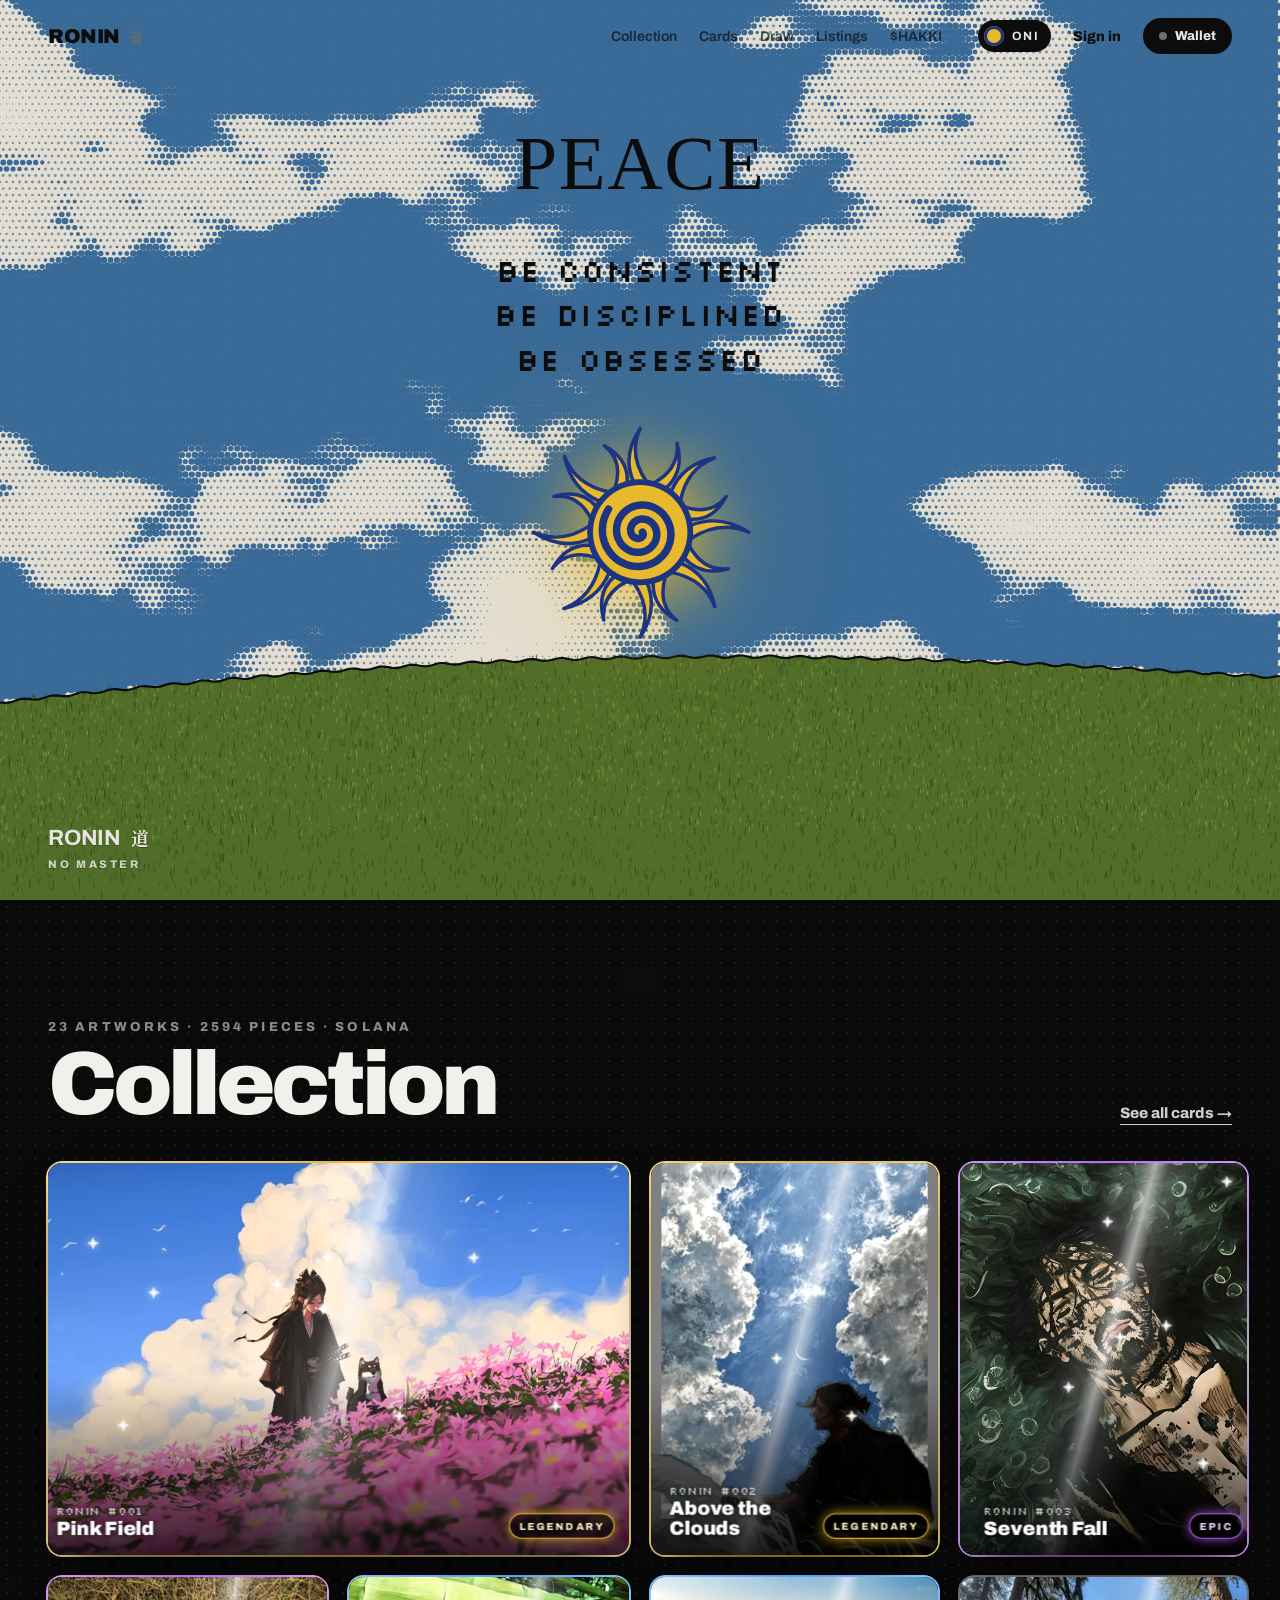
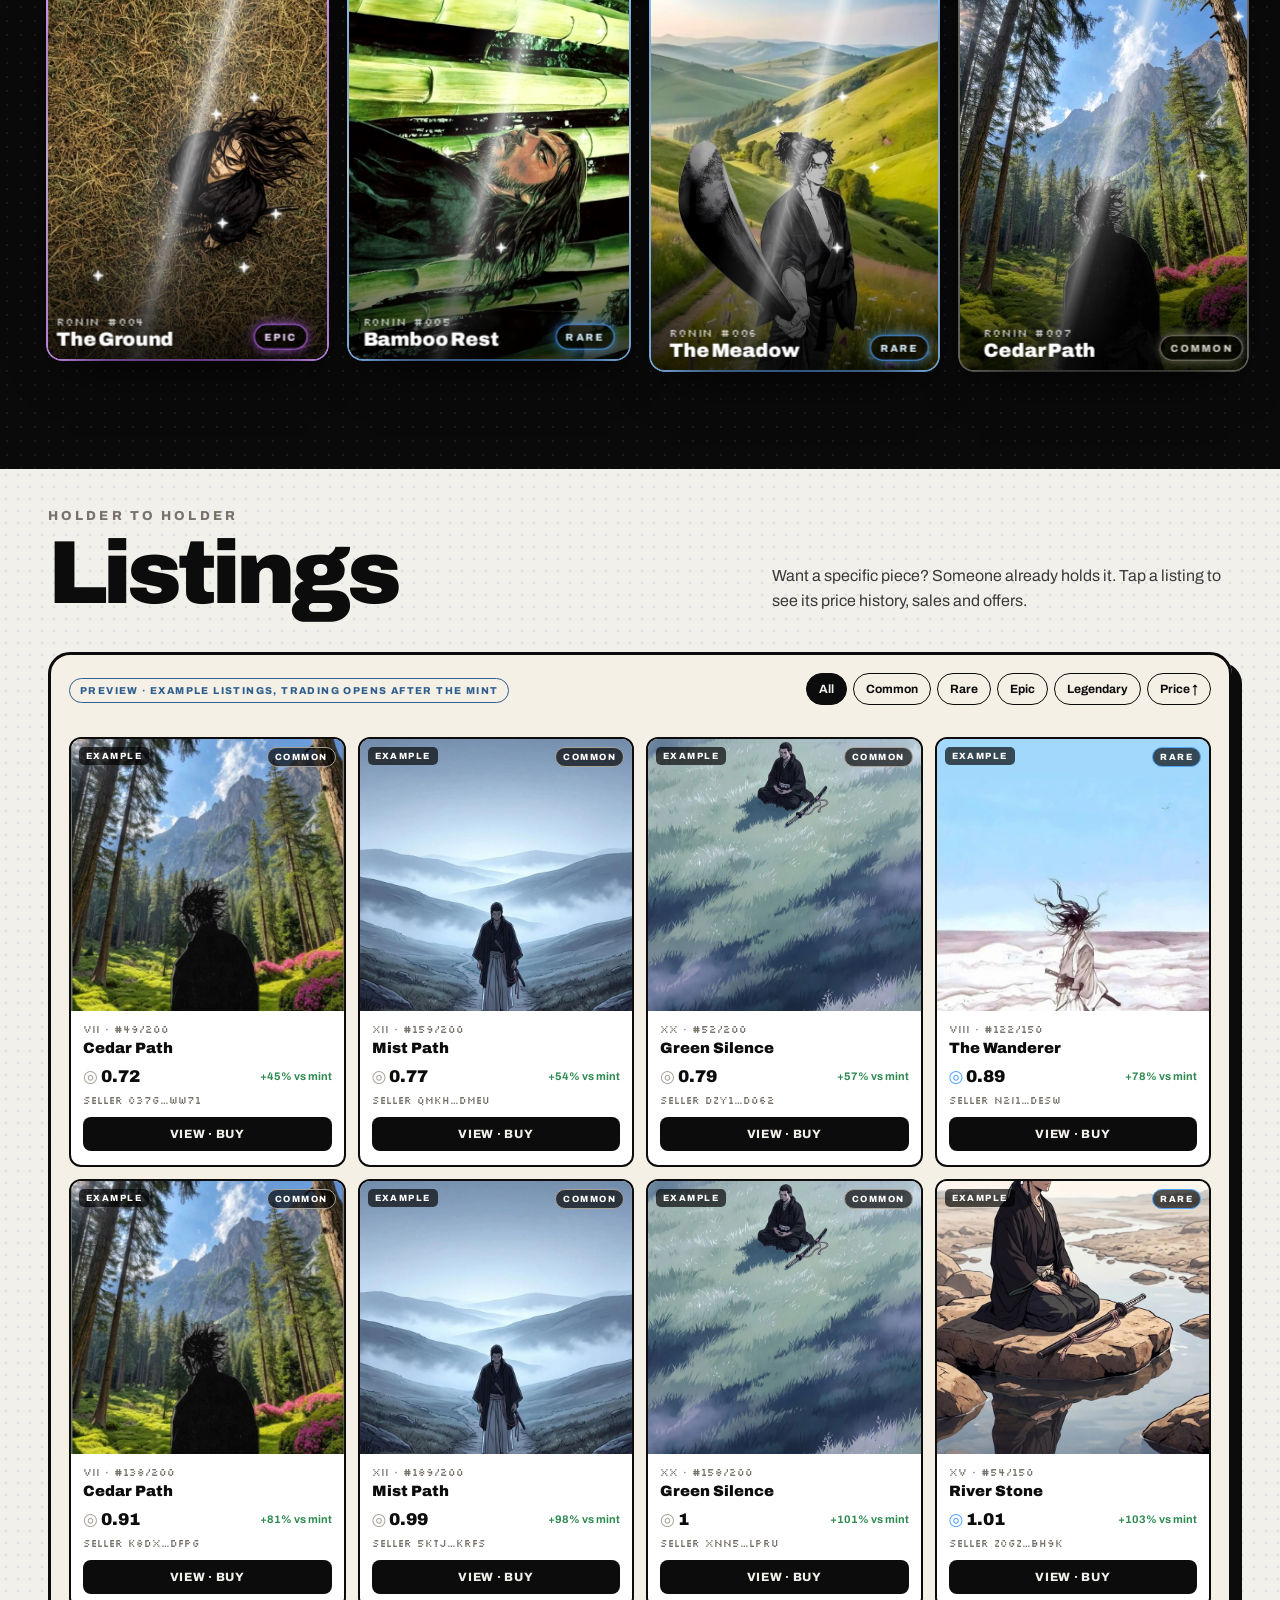
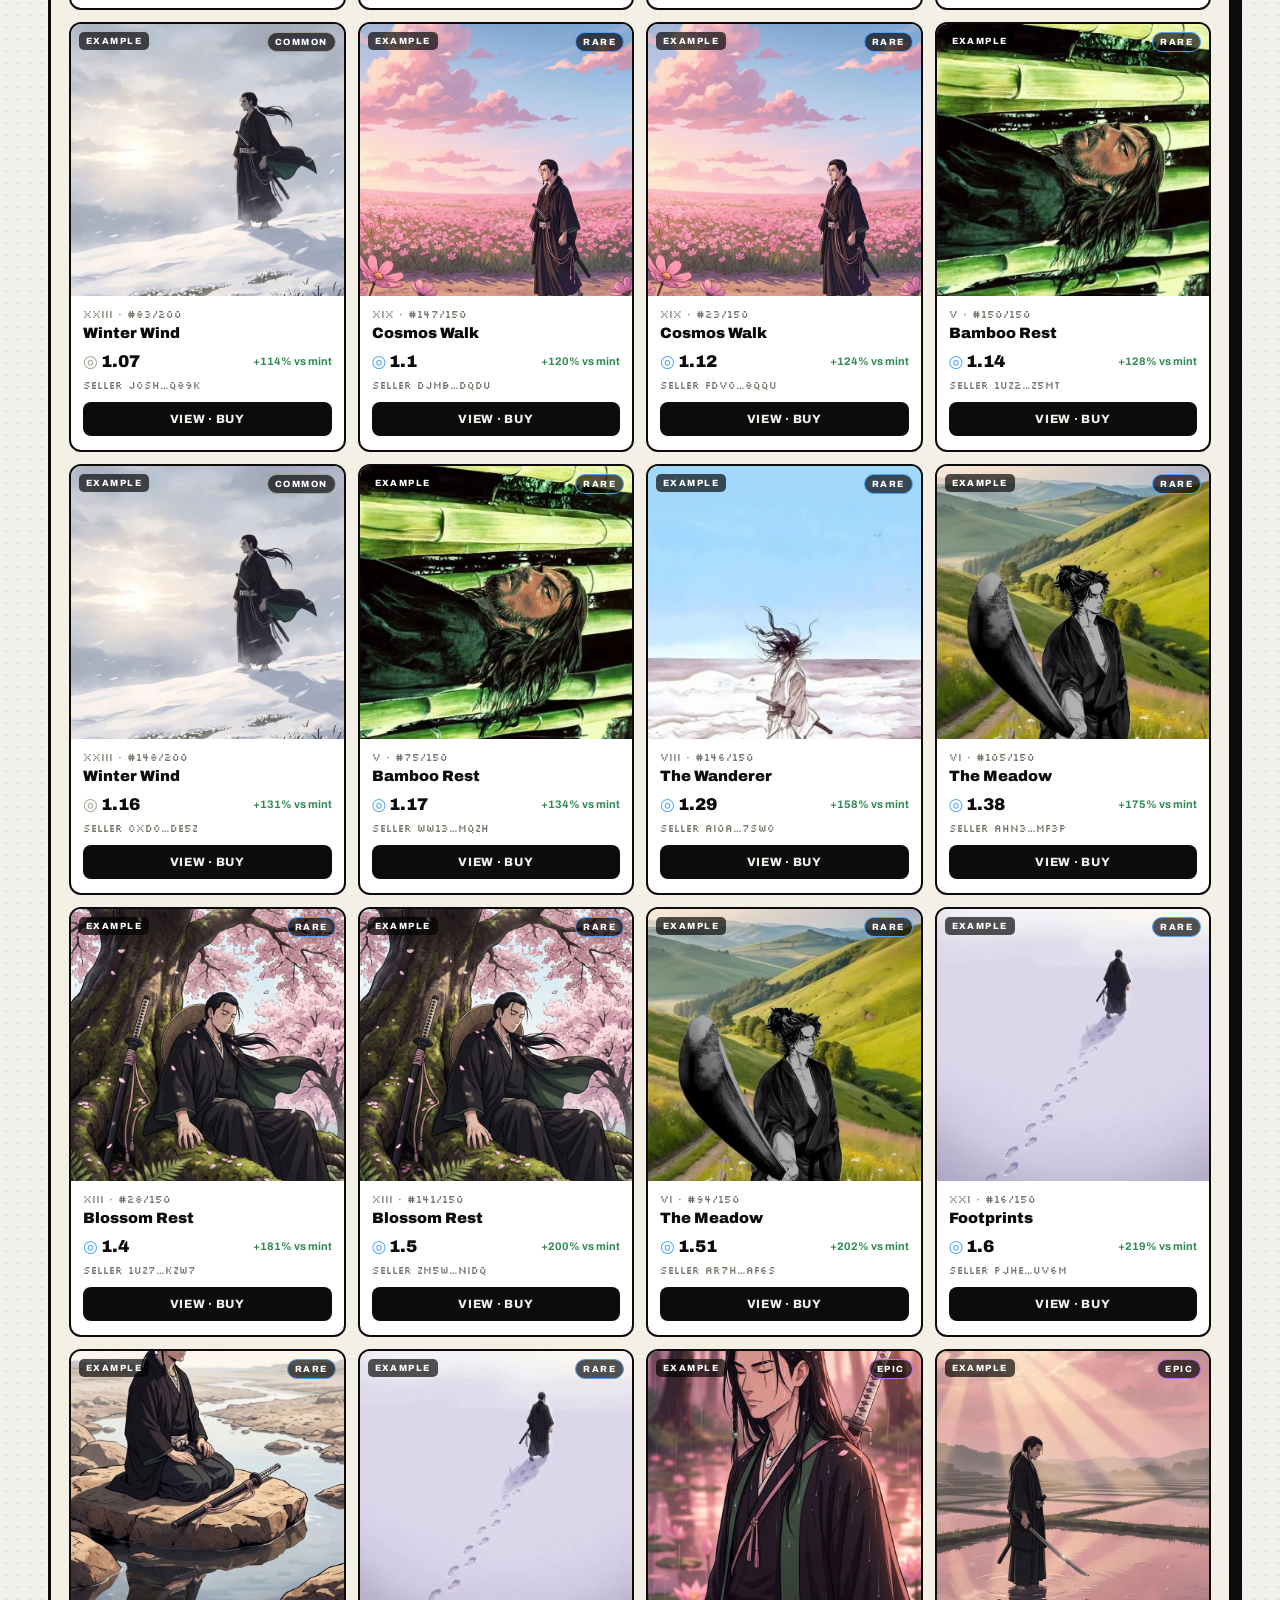
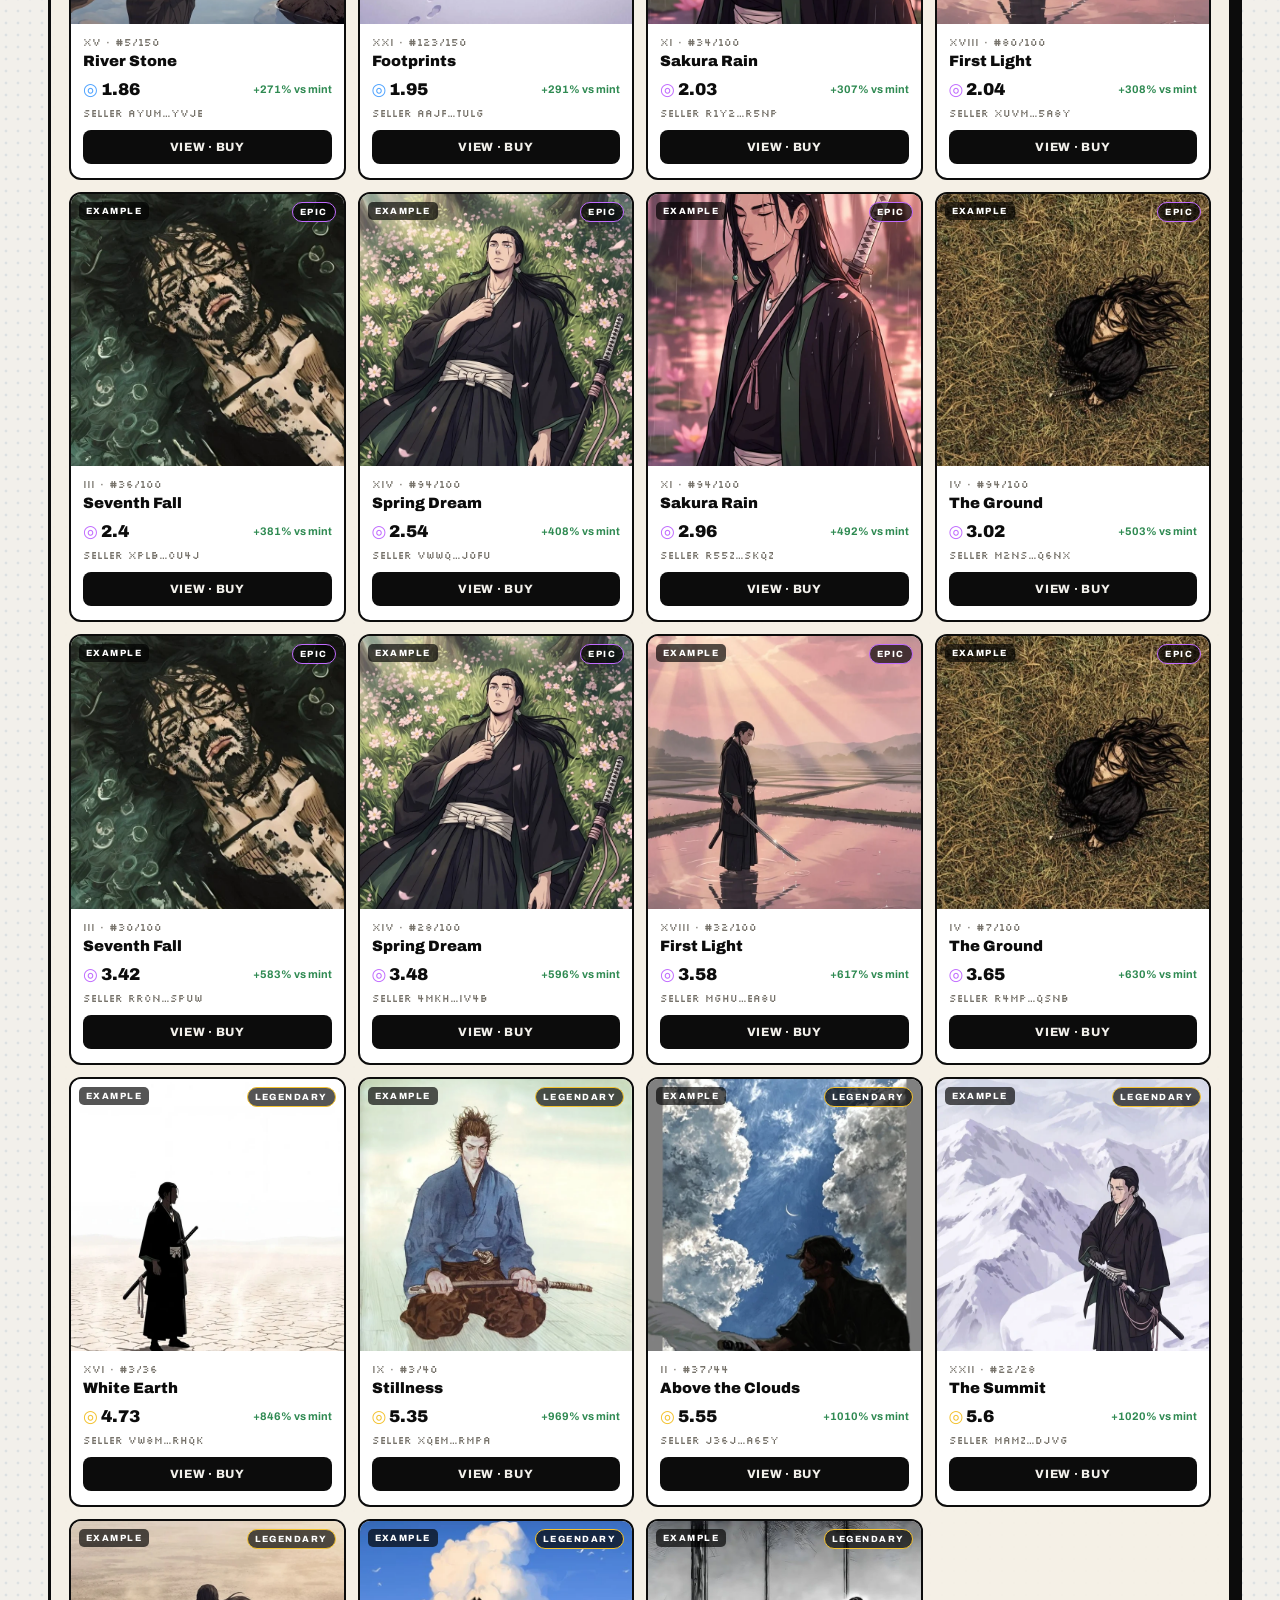
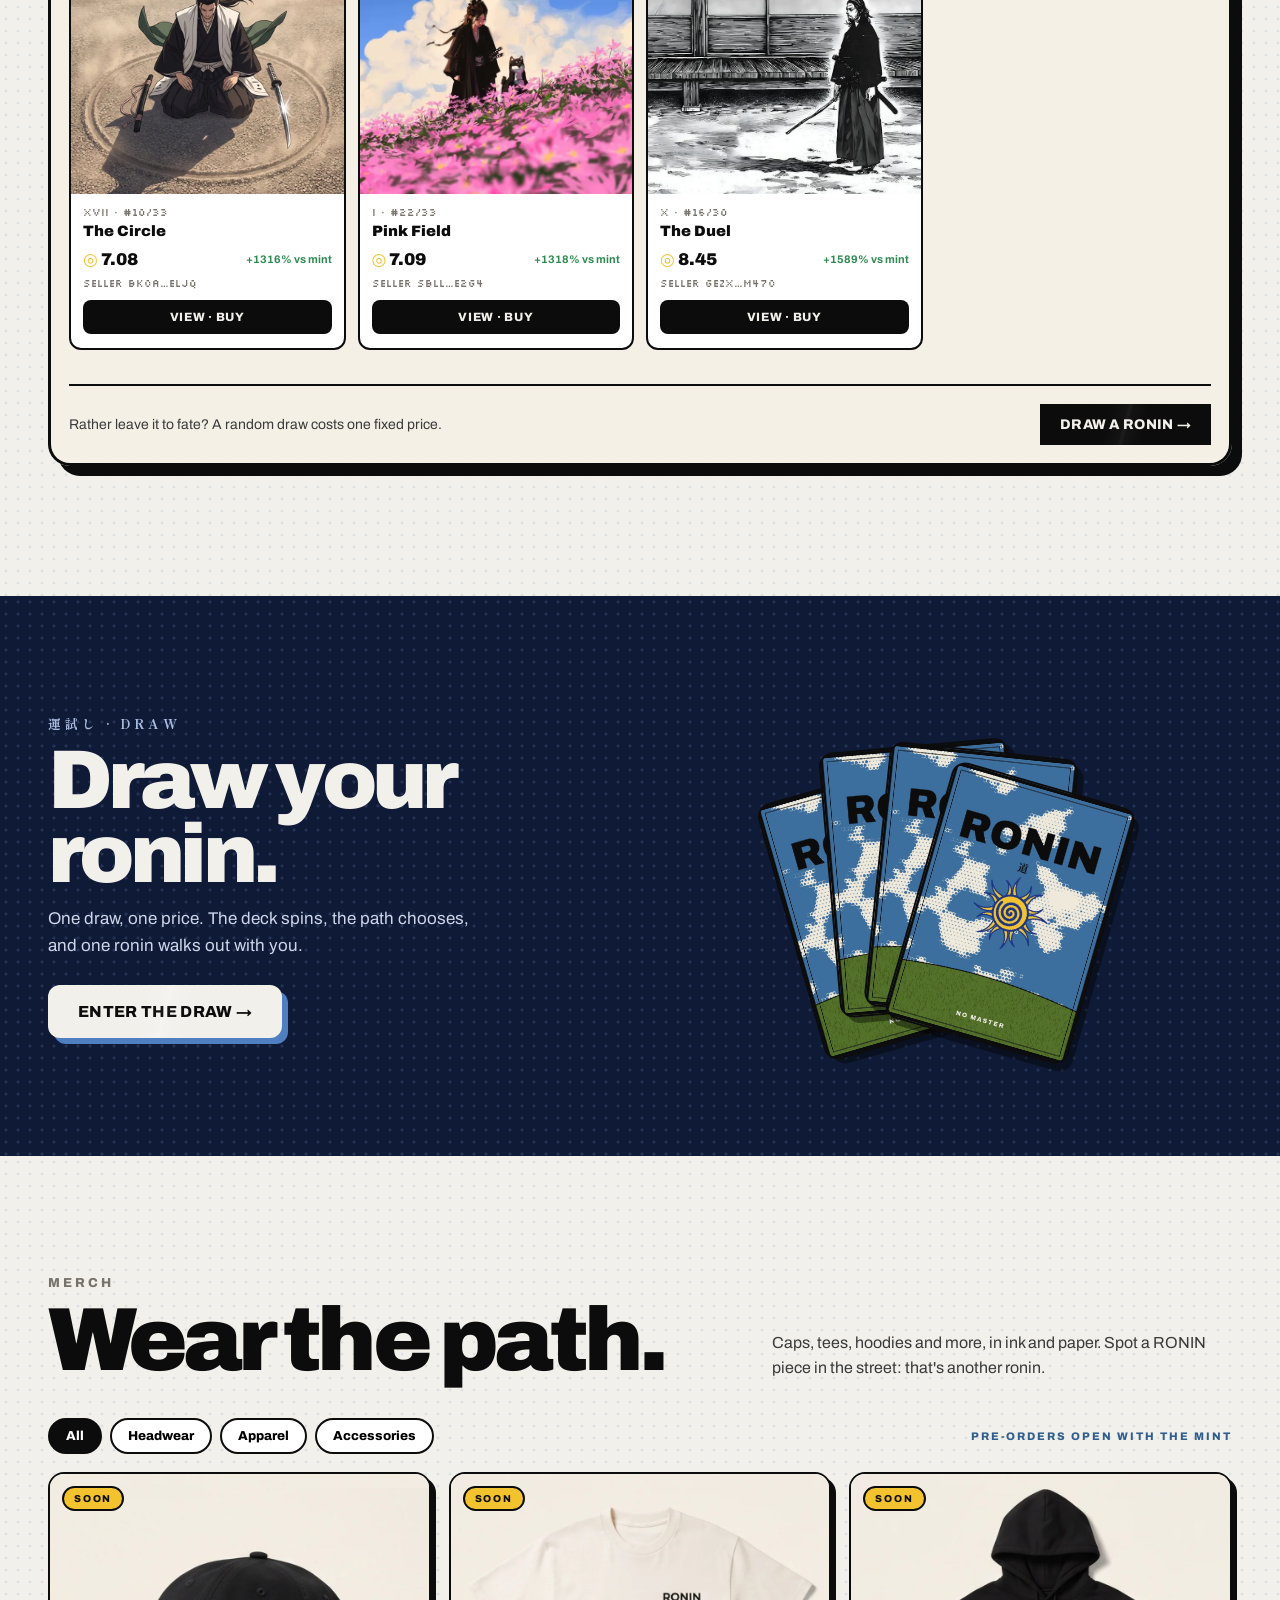
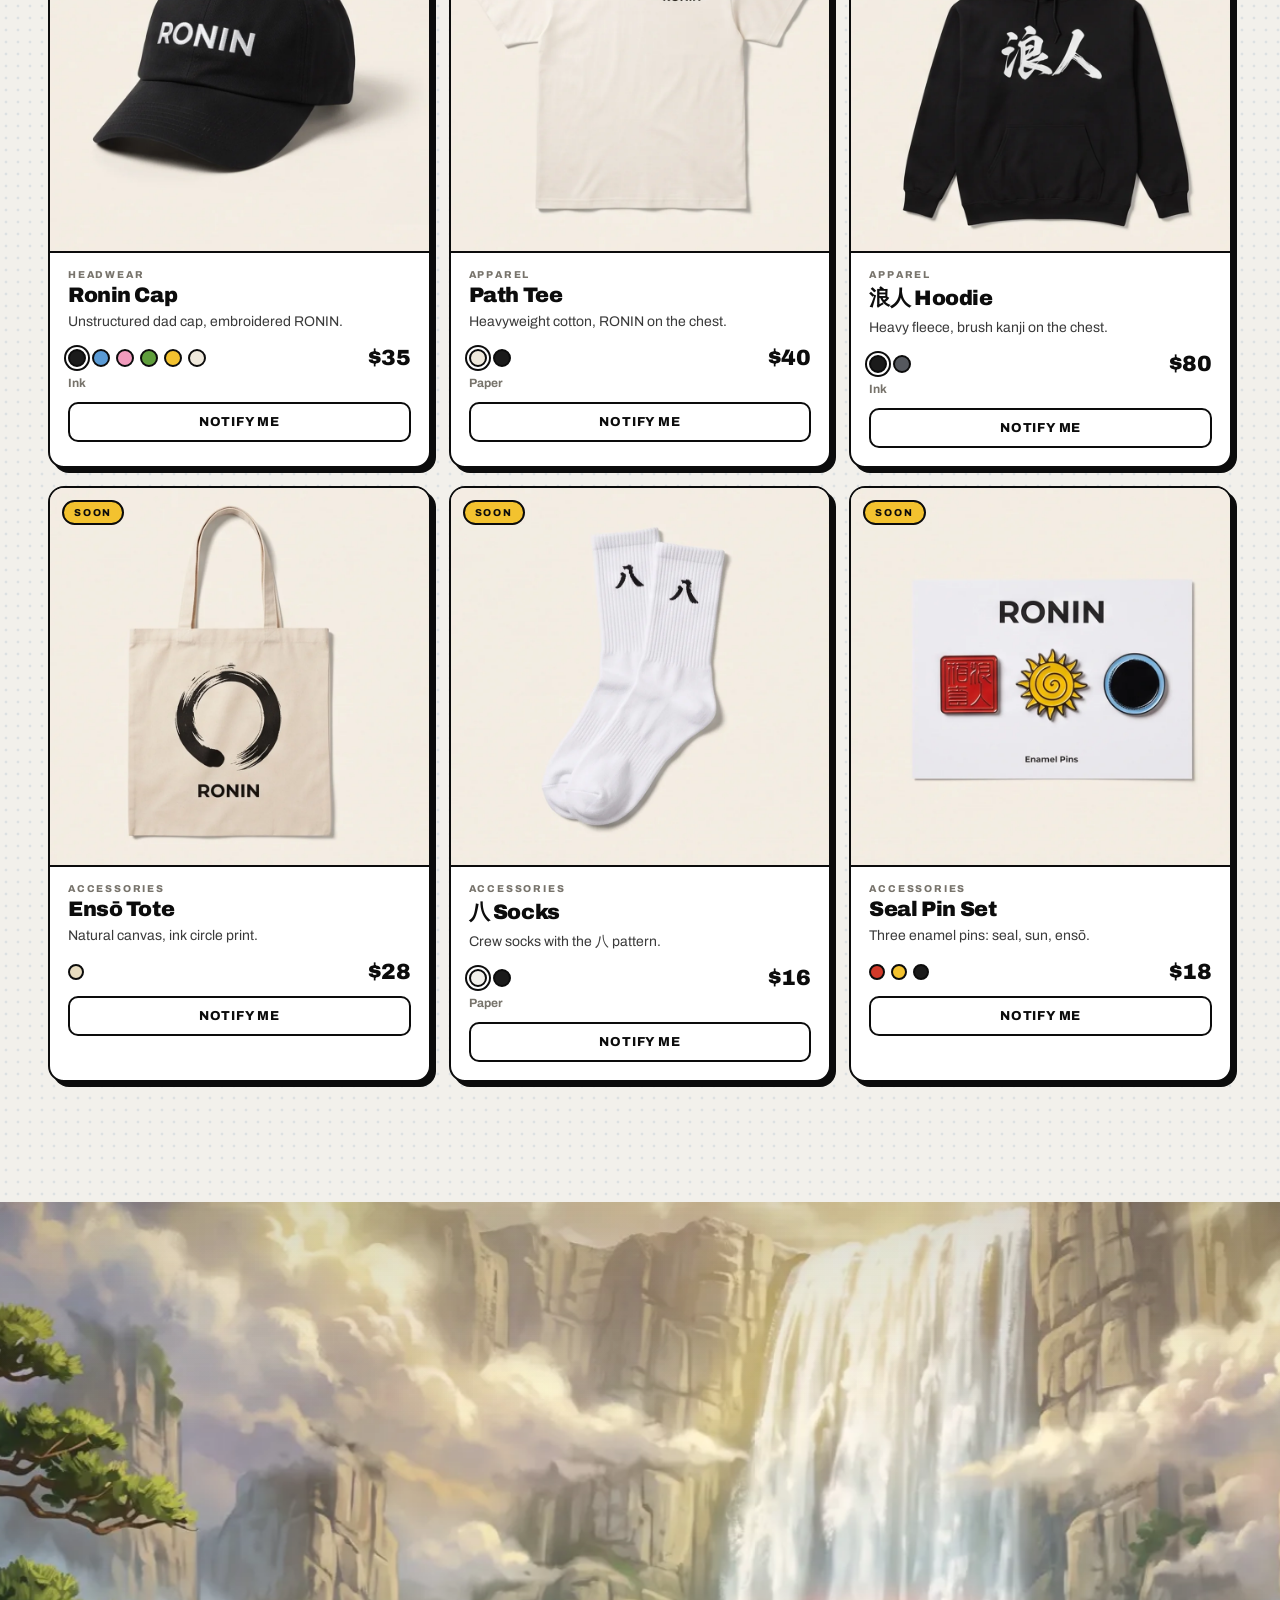
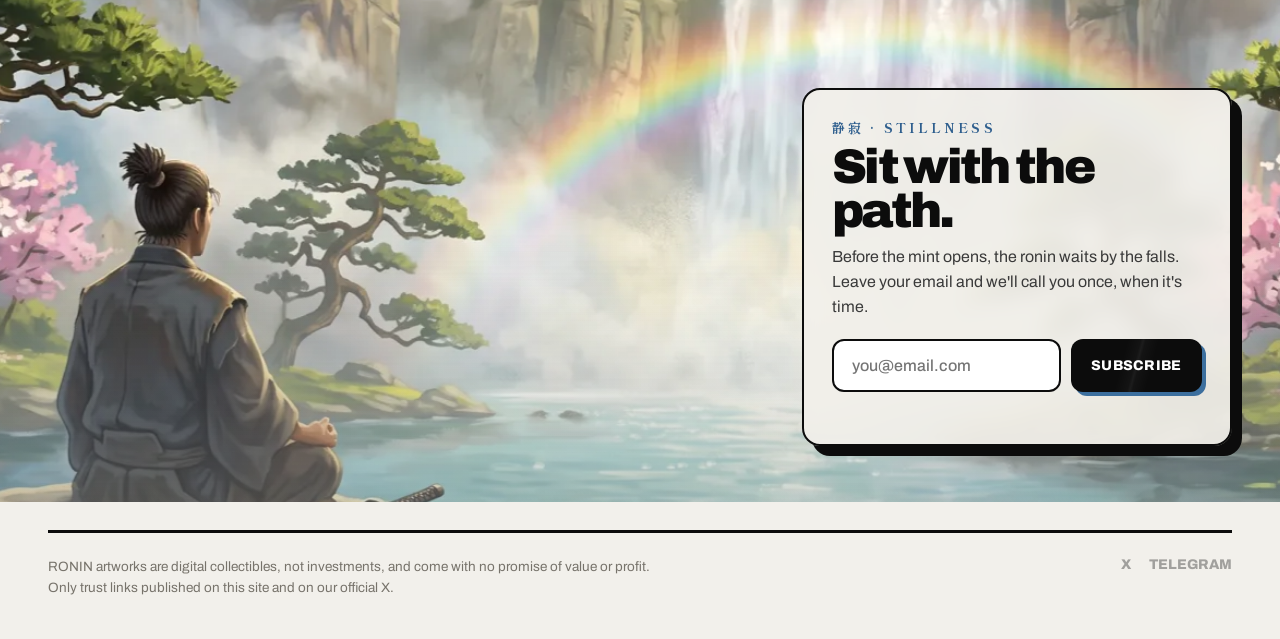
==== commit 758a9321: "ONI: the ronin's other face, seven shadows of the same ronin Co-Authored-By: Claude Opus 5.5 <norepl" ====
--- a/index.html
+++ b/index.html
@@ -16,7 +16,7 @@
 <link rel="preconnect" href="https://fonts.googleapis.com">
 <link rel="preconnect" href="https://fonts.gstatic.com" crossorigin>
 <link href="https://fonts.googleapis.com/css2?family=Archivo:ital,wght@0,400;0,600;0,800;0,900;1,800&family=Silkscreen&family=Shippori+Mincho:wght@600;800&family=Old+Standard+TT&display=swap" rel="stylesheet">
-<link rel="stylesheet" href="styles.css?v=1791040316">
+<link rel="stylesheet" href="styles.css?v=1791080572">
 </head>
 <body>
 
@@ -102,7 +102,7 @@
   </div>
 </div></footer>
 
-<script src="config.js?v=1791040316"></script>
-<script src="app.js?v=1791040316"></script>
+<script src="config.js?v=1791080572"></script>
+<script src="app.js?v=1791080572"></script>
 </body>
 </html>
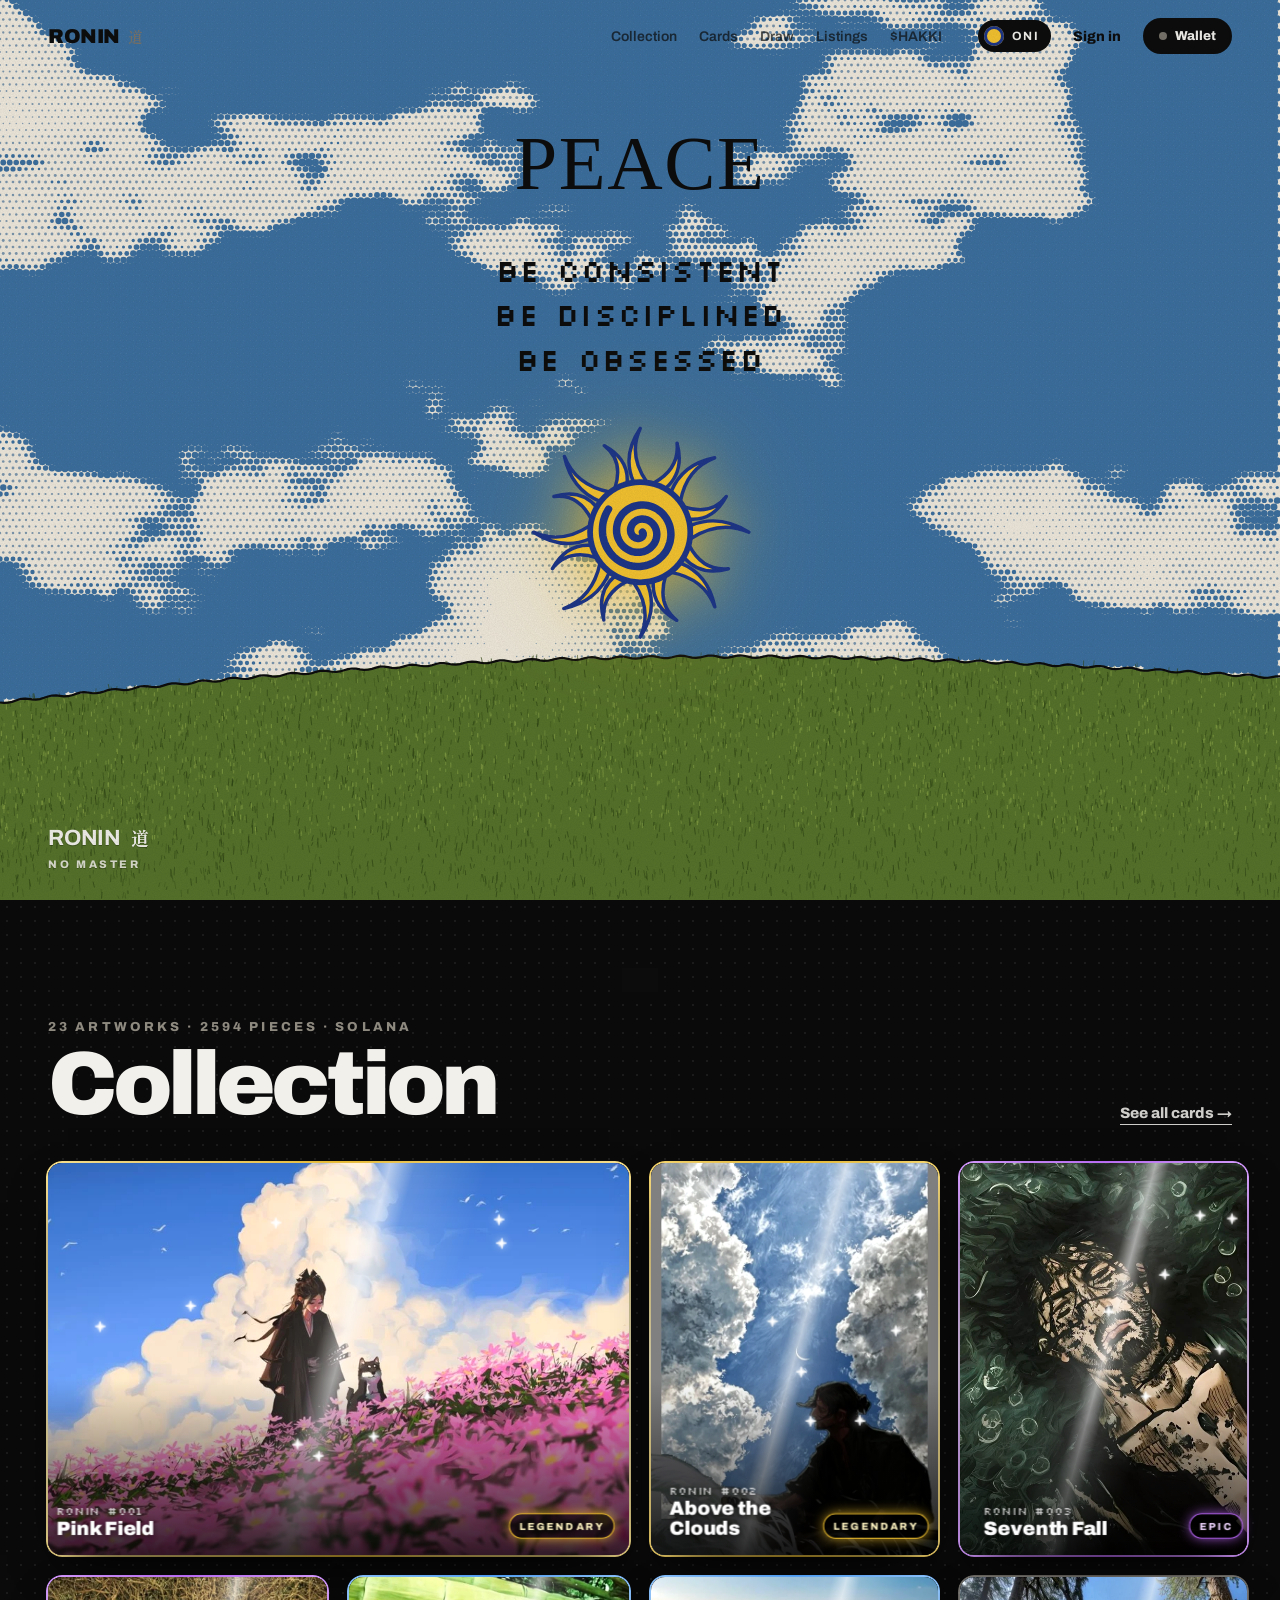
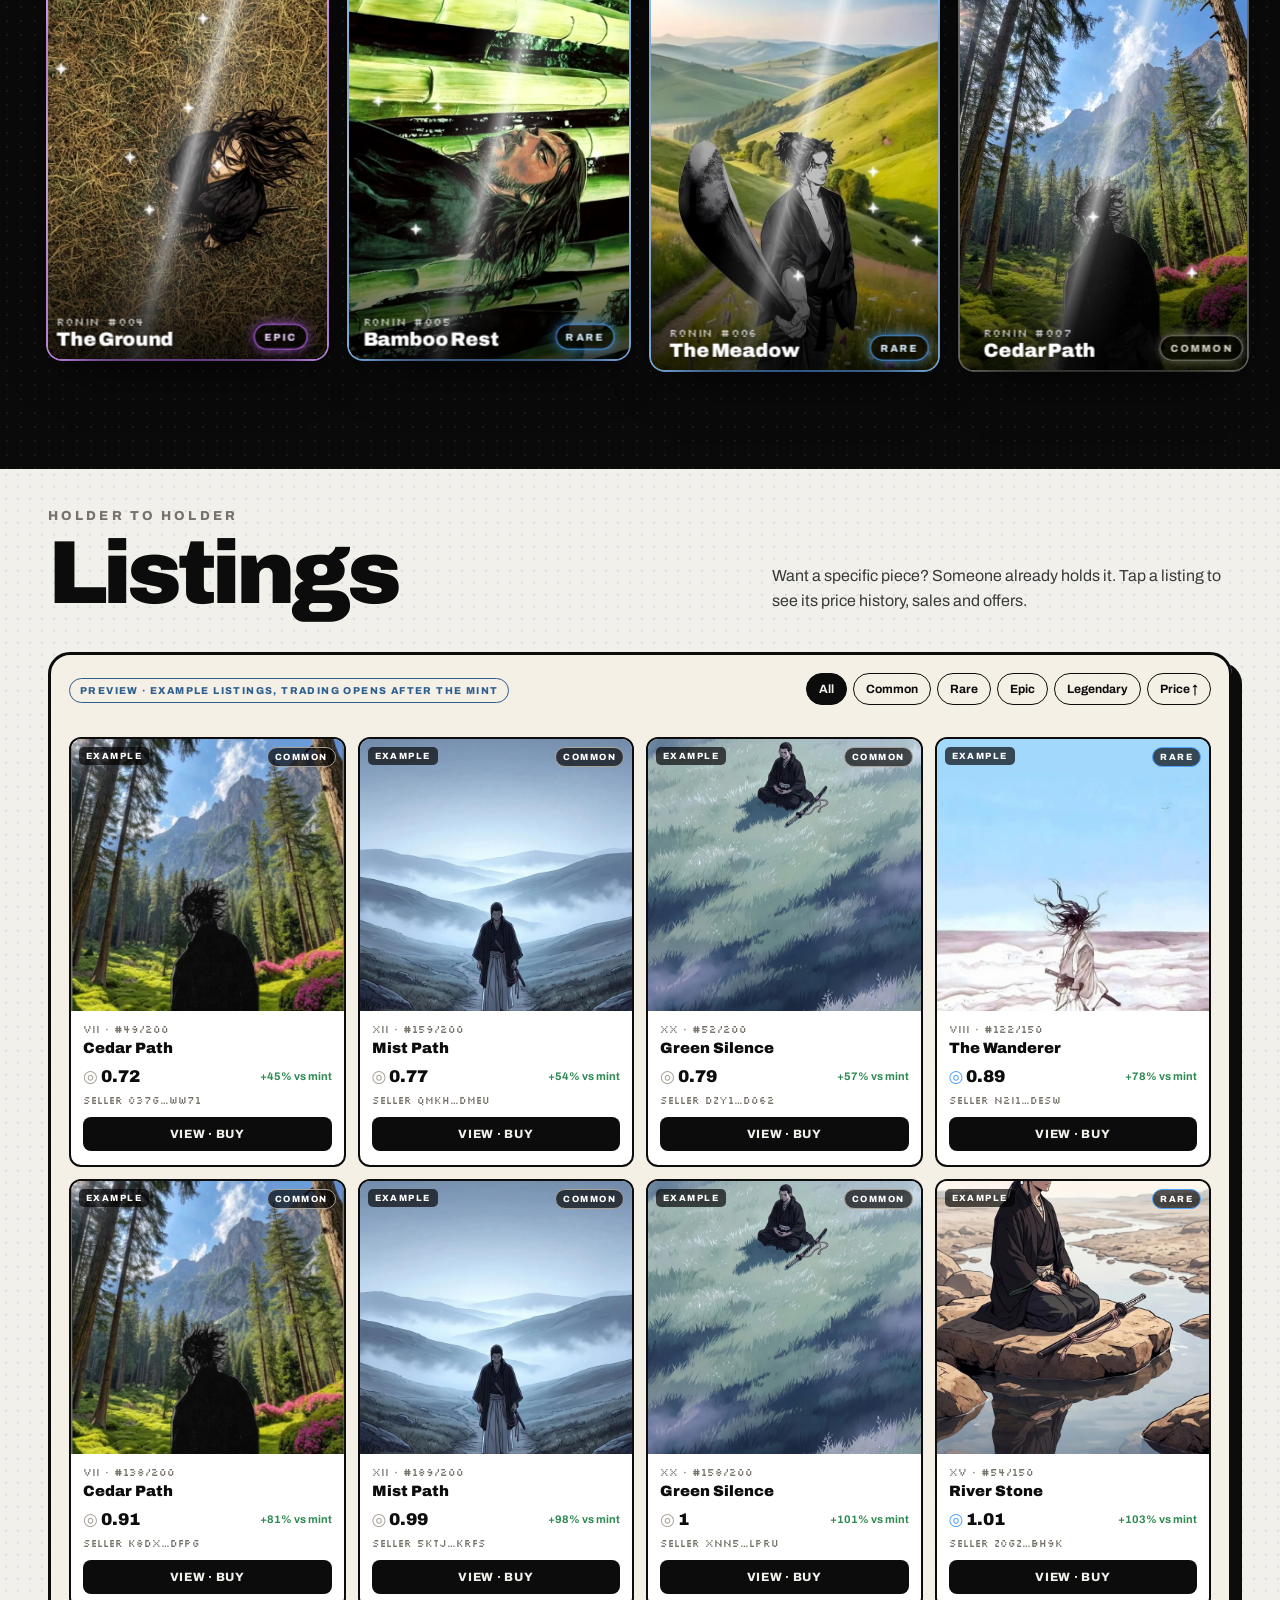
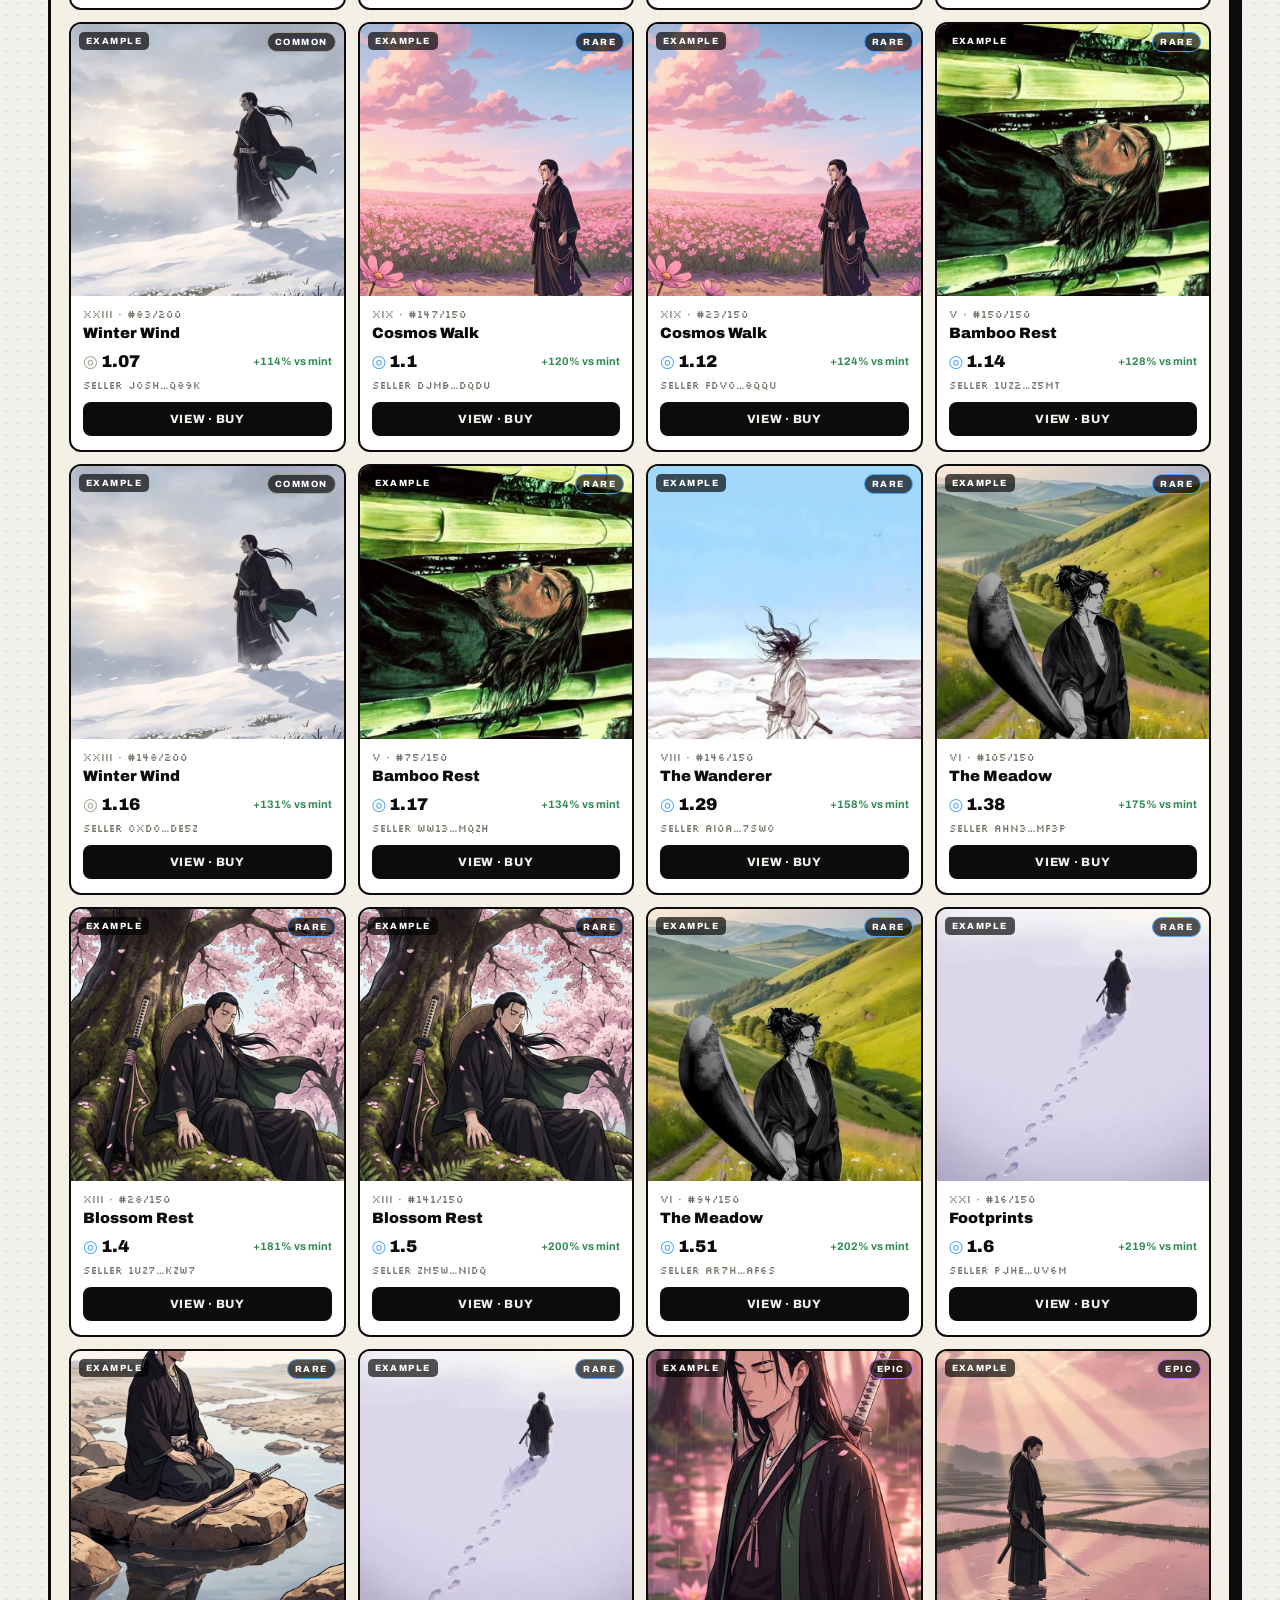
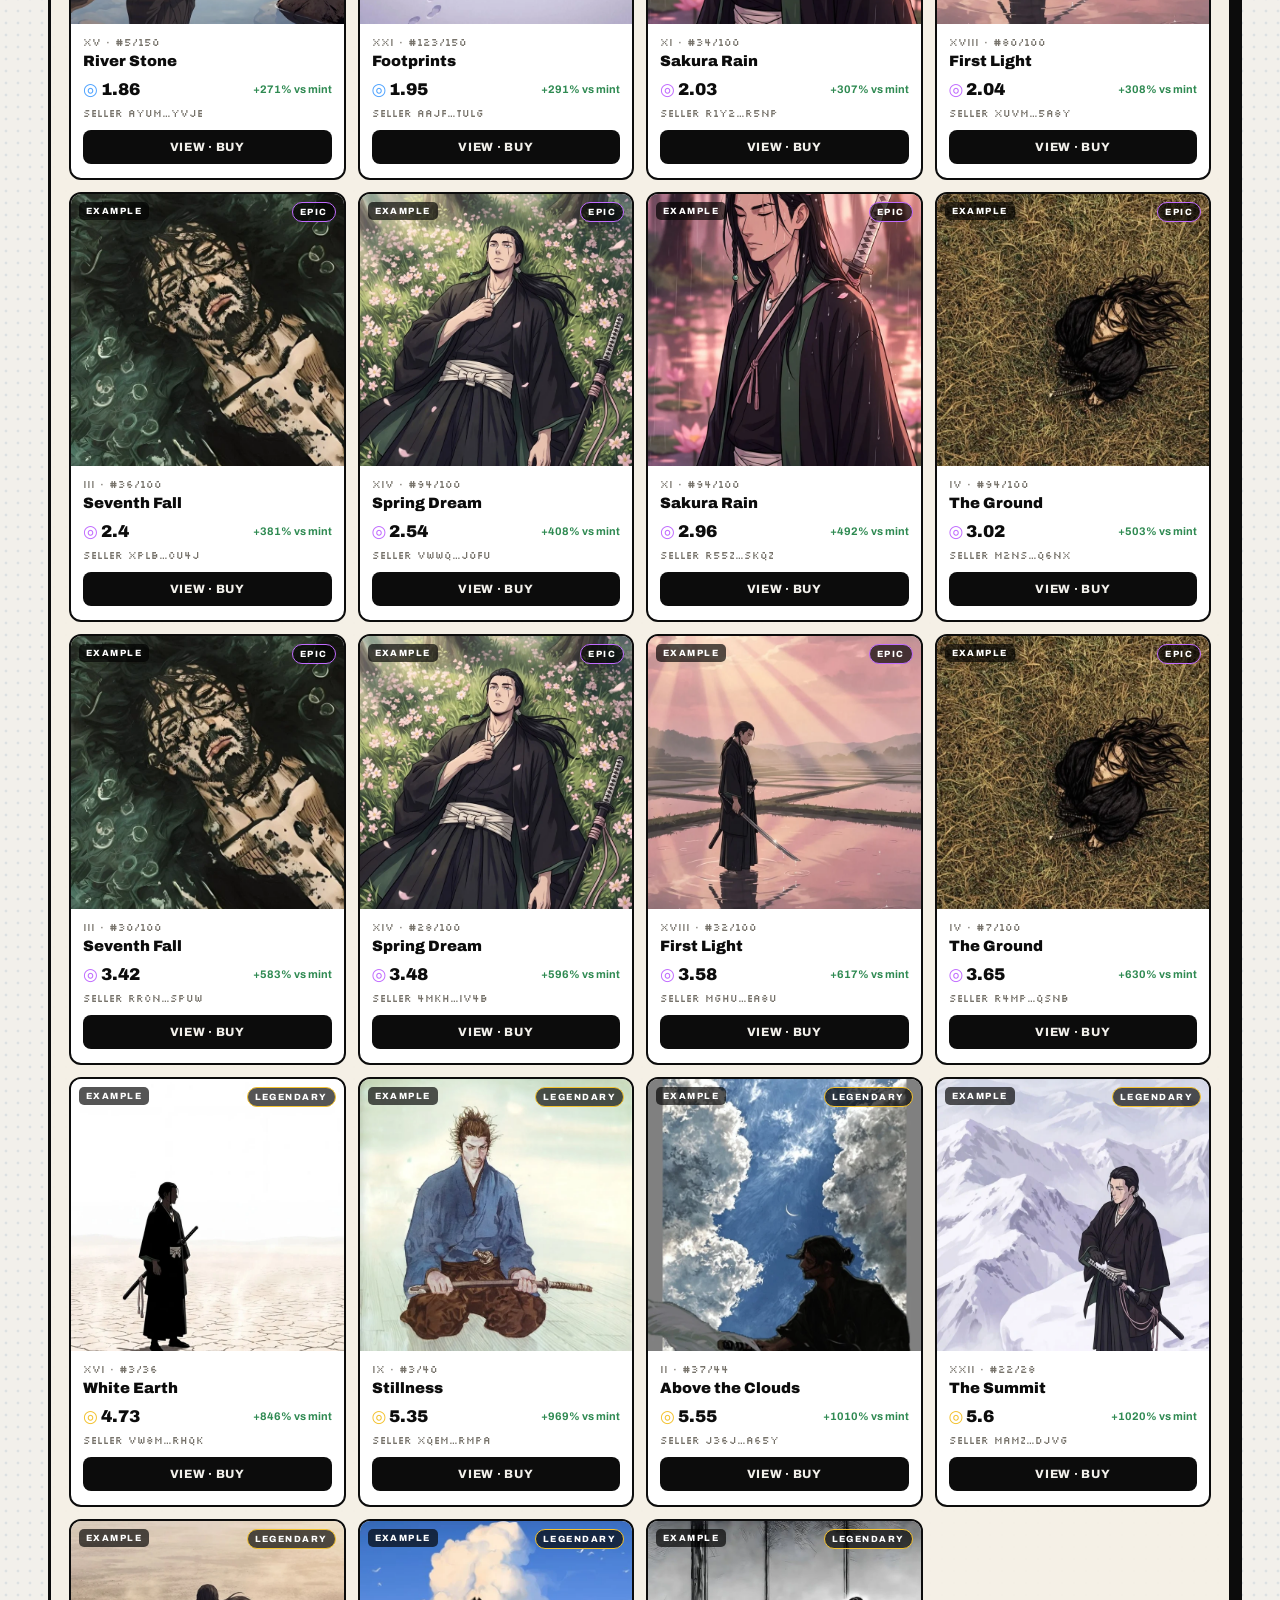
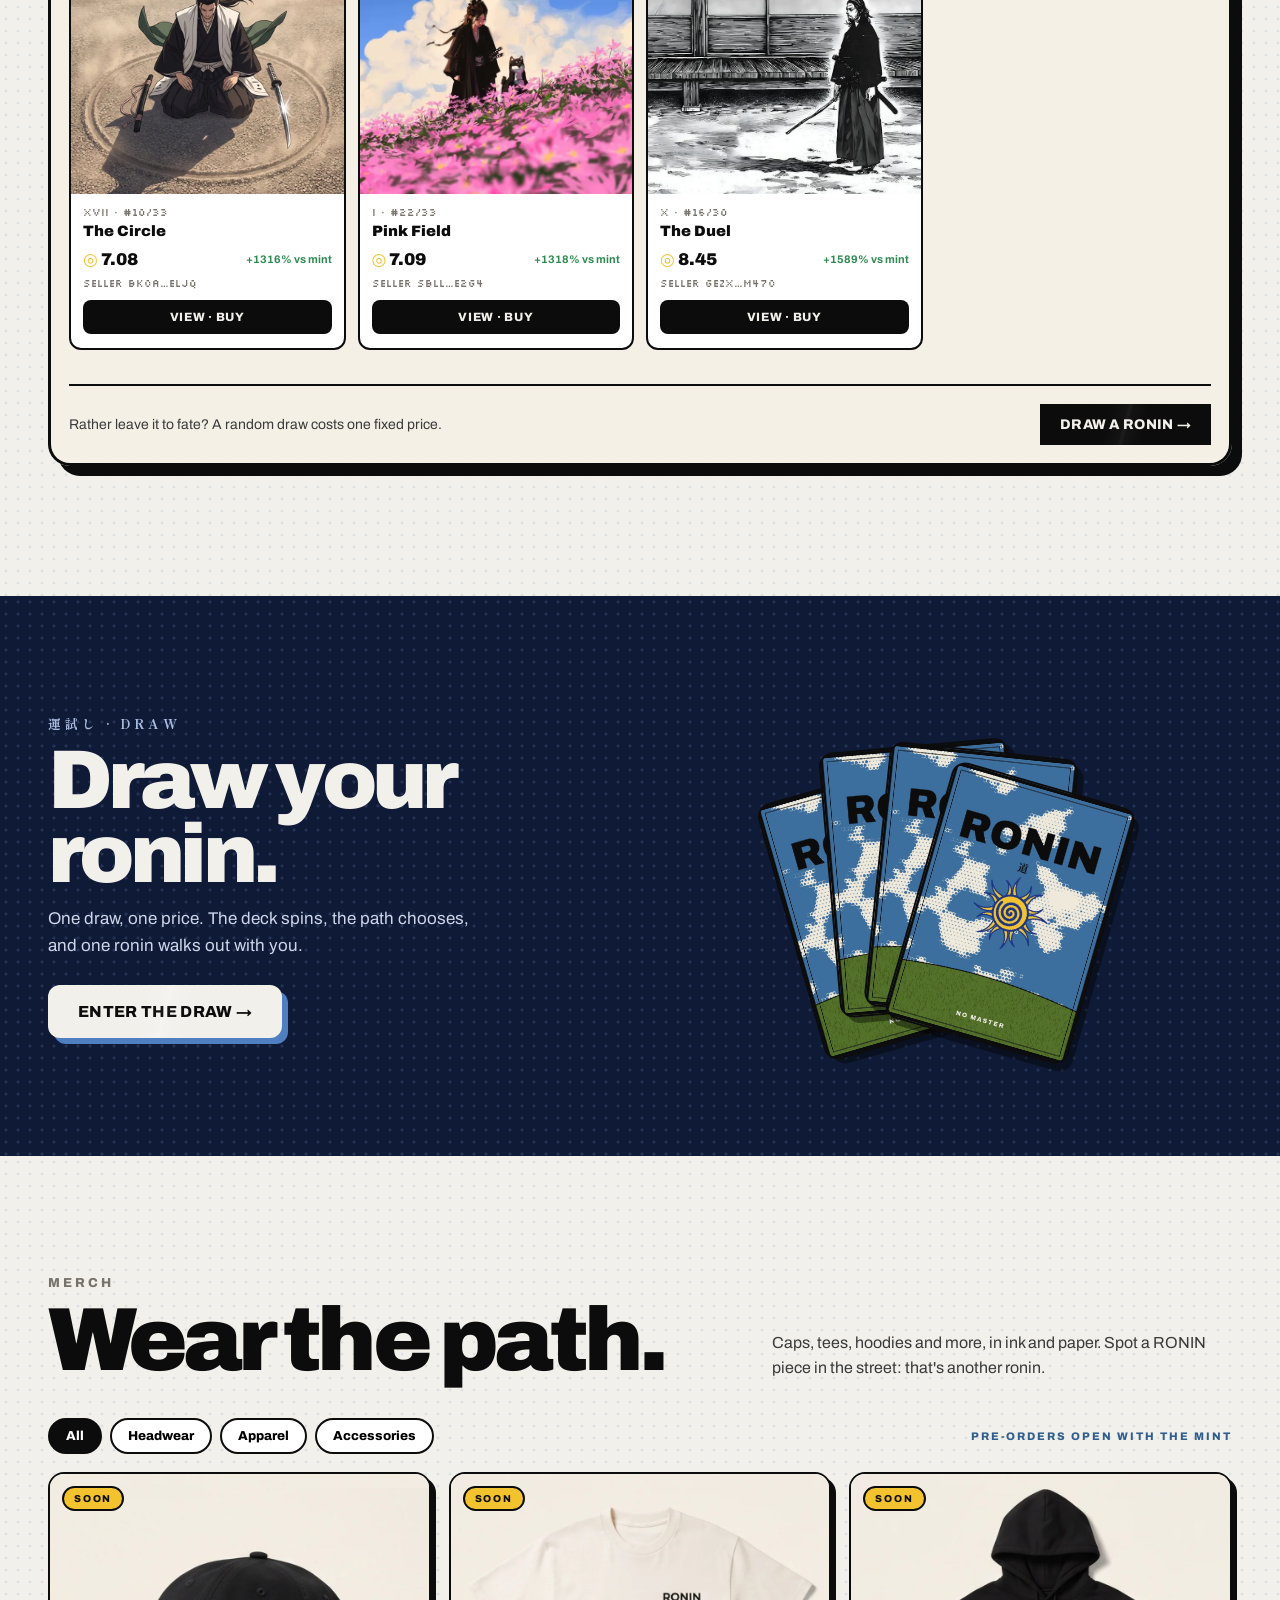
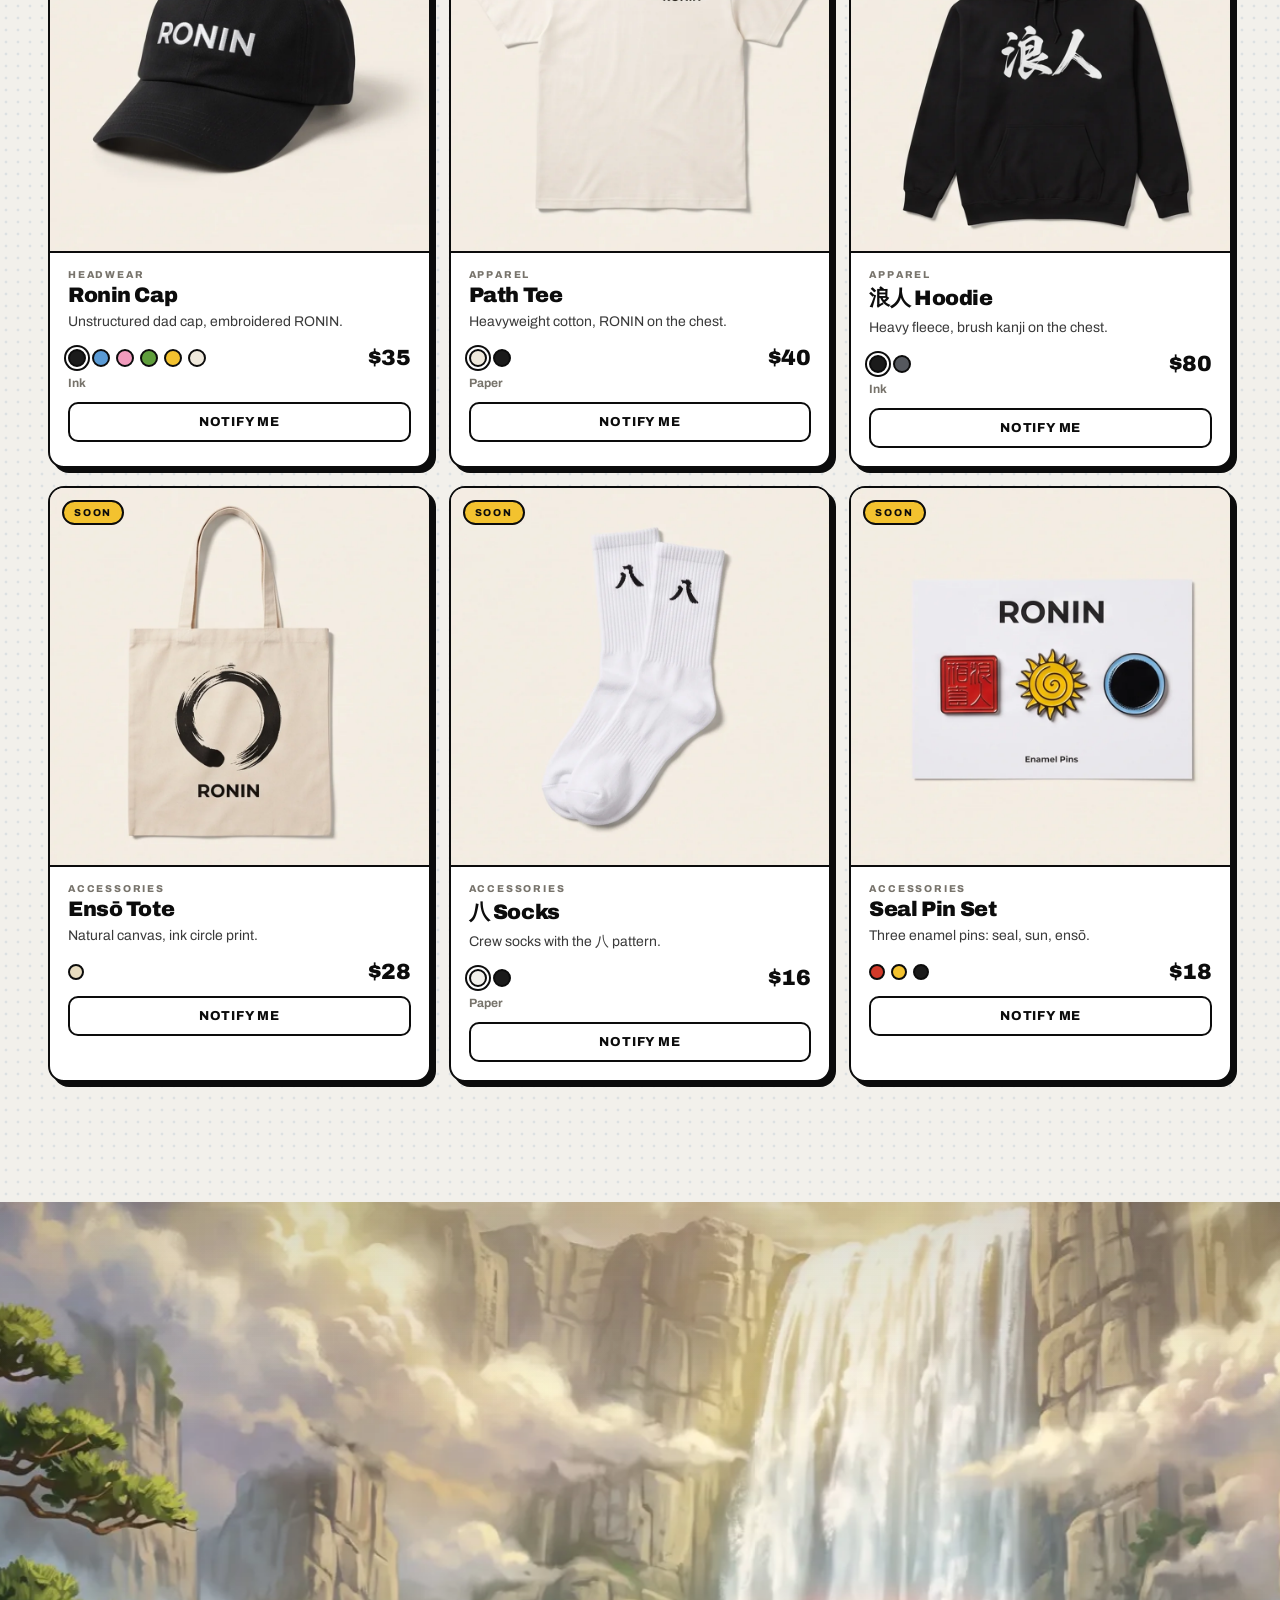
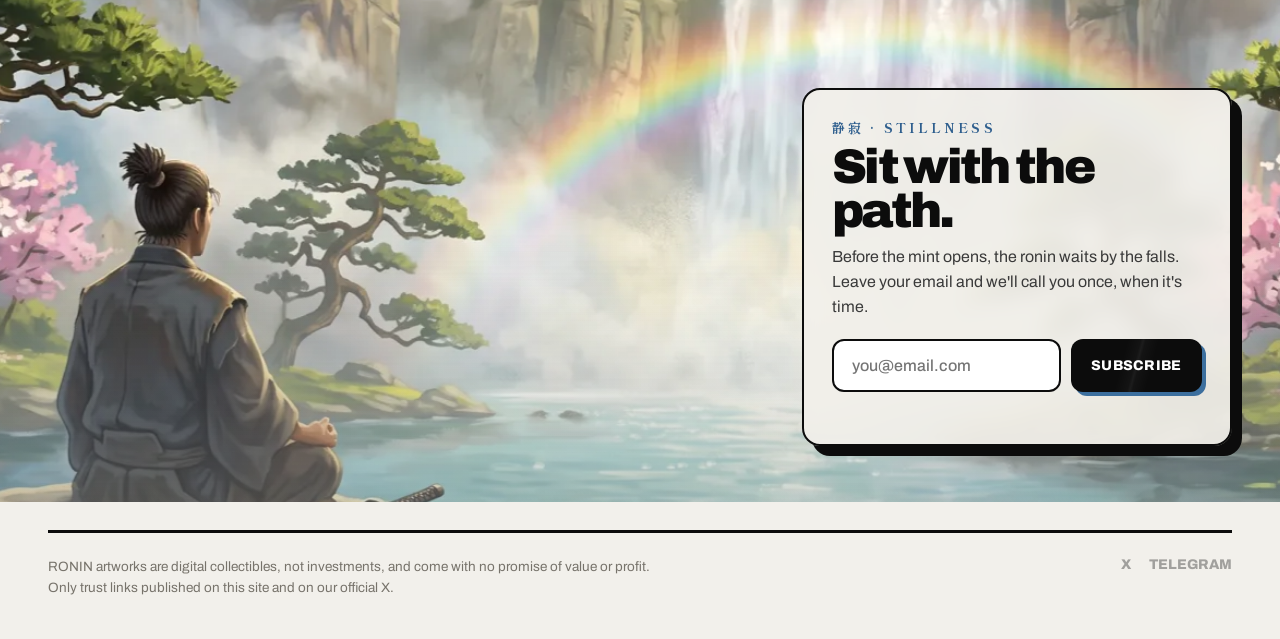
==== commit 976053ea: "Ready for THE LONE WANDERER: per-collection image folder (dir) and delivery spec Co-Authored-By: Cla" ====
--- a/index.html
+++ b/index.html
@@ -16,7 +16,7 @@
 <link rel="preconnect" href="https://fonts.googleapis.com">
 <link rel="preconnect" href="https://fonts.gstatic.com" crossorigin>
 <link href="https://fonts.googleapis.com/css2?family=Archivo:ital,wght@0,400;0,600;0,800;0,900;1,800&family=Silkscreen&family=Shippori+Mincho:wght@600;800&family=Old+Standard+TT&display=swap" rel="stylesheet">
-<link rel="stylesheet" href="styles.css?v=1791080572">
+<link rel="stylesheet" href="styles.css?v=1791140194">
 </head>
 <body>
 
@@ -102,7 +102,7 @@
   </div>
 </div></footer>
 
-<script src="config.js?v=1791080572"></script>
-<script src="app.js?v=1791080572"></script>
+<script src="config.js?v=1791140194"></script>
+<script src="app.js?v=1791140194"></script>
 </body>
 </html>
